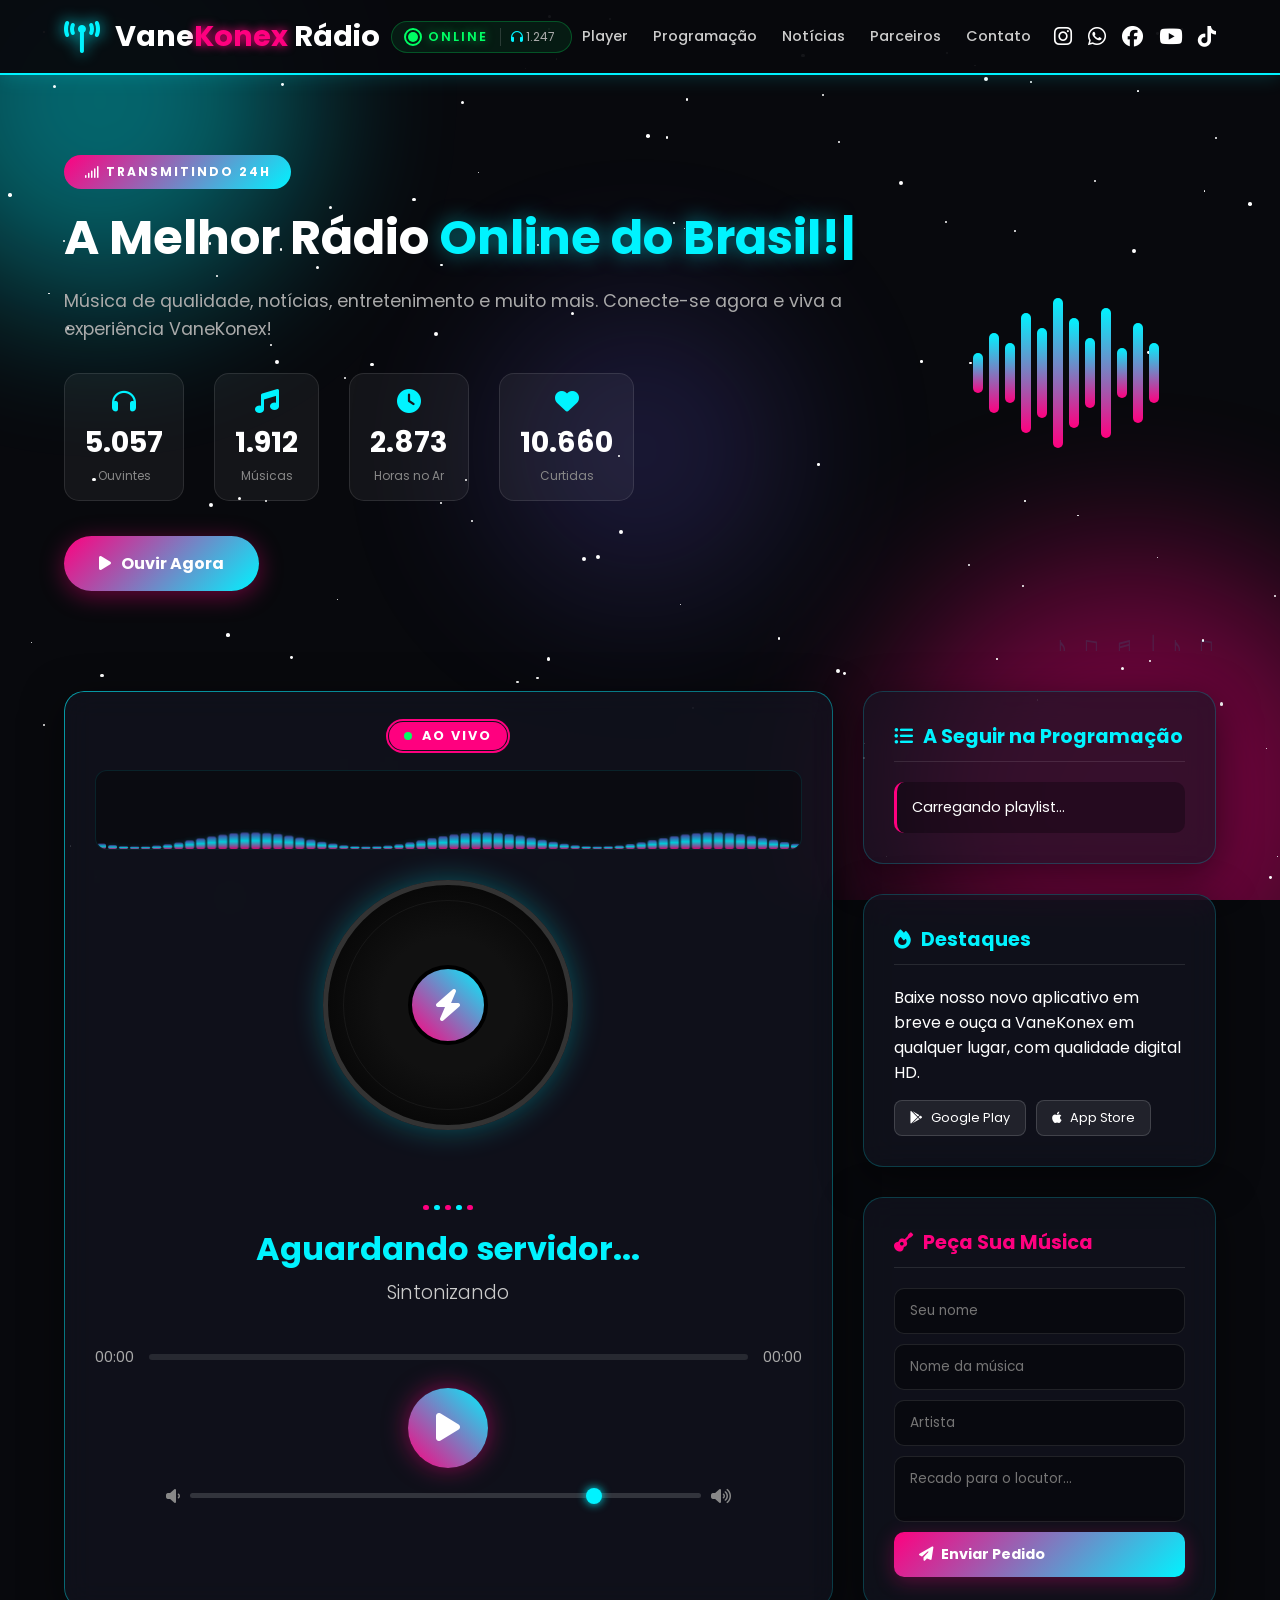
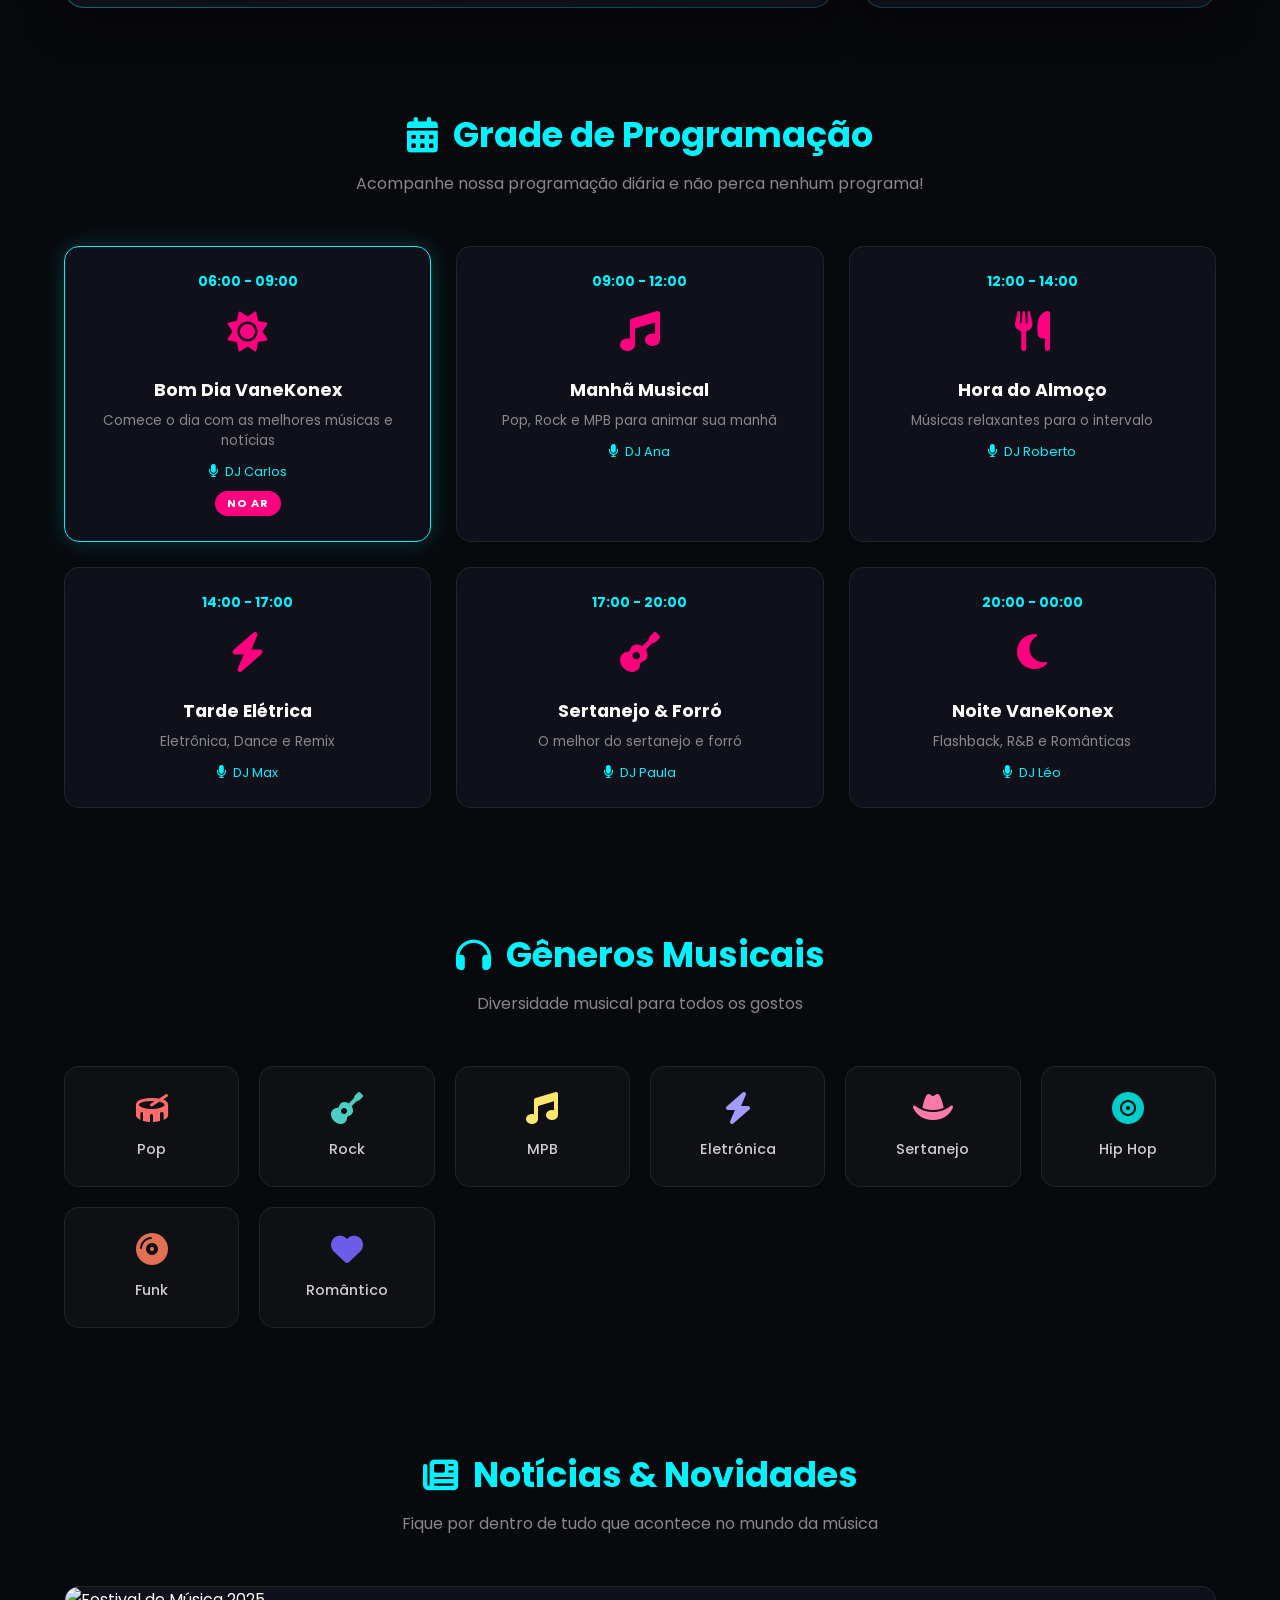
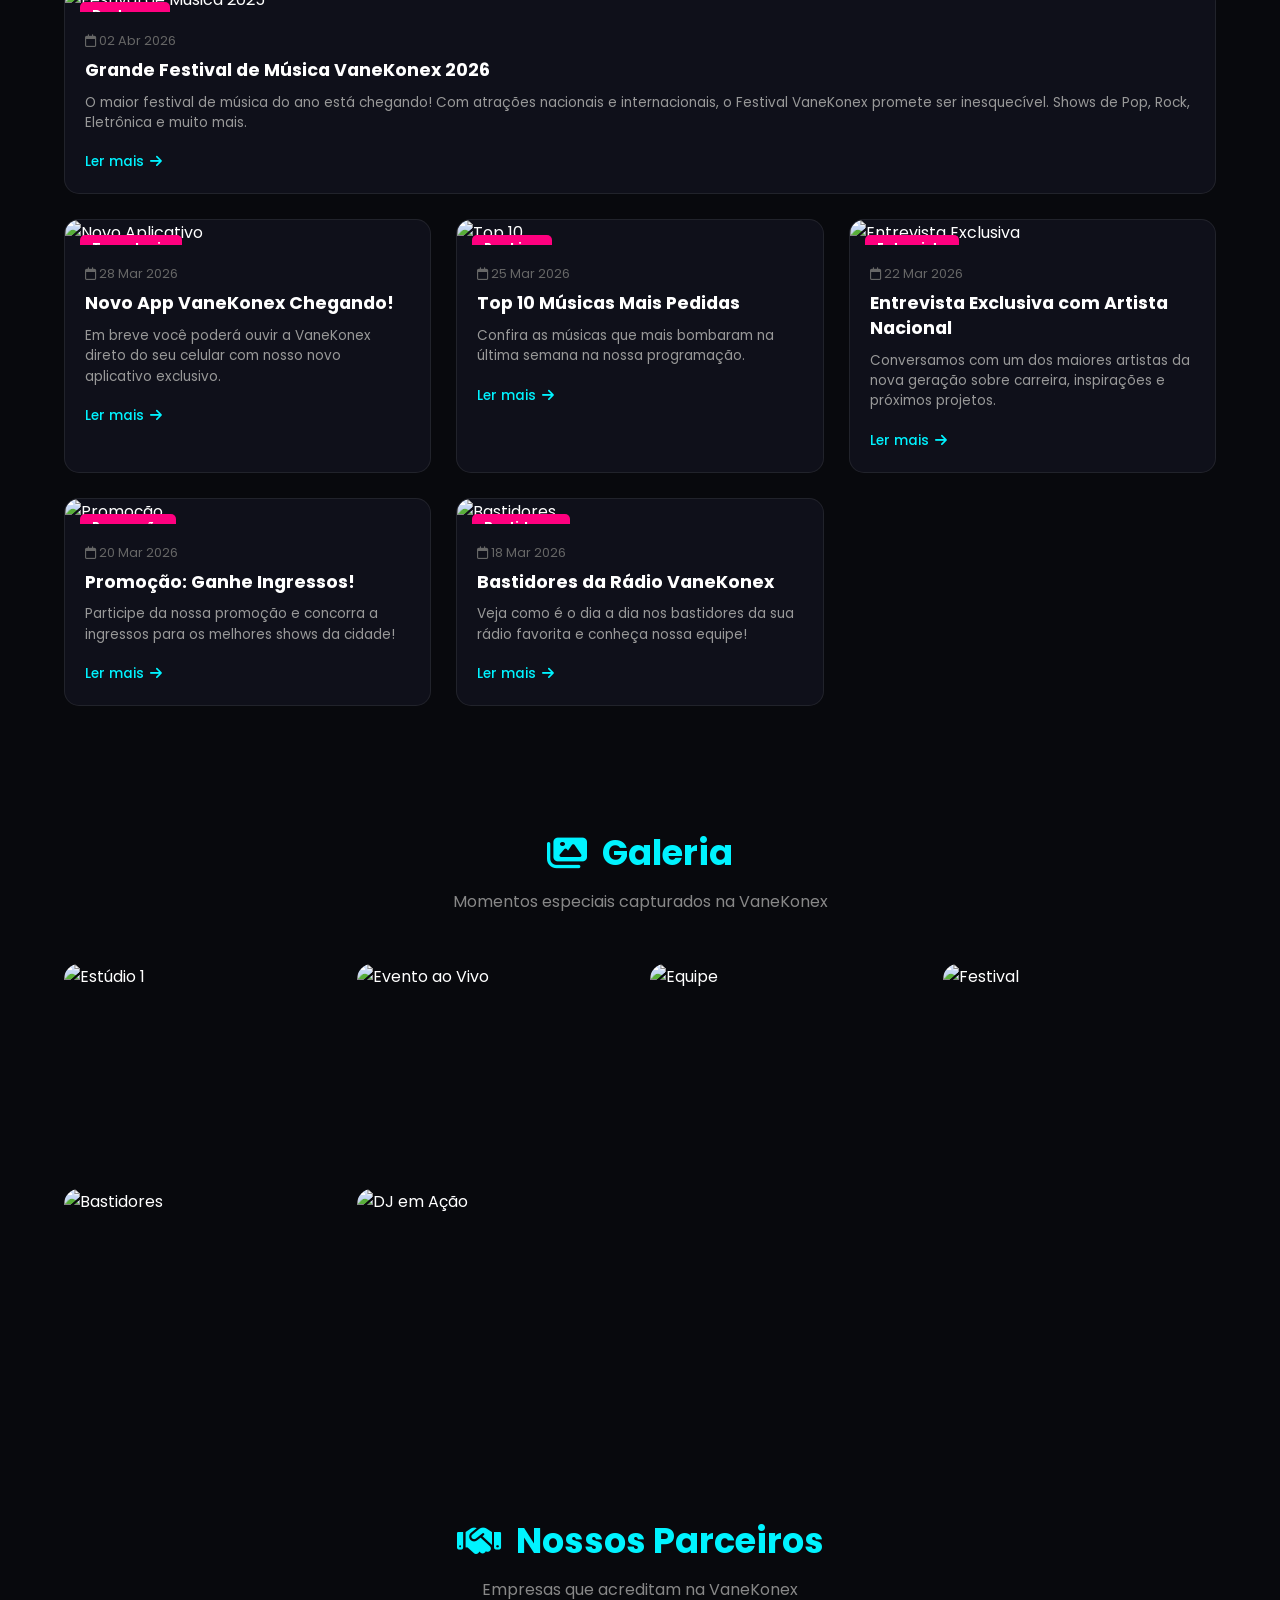
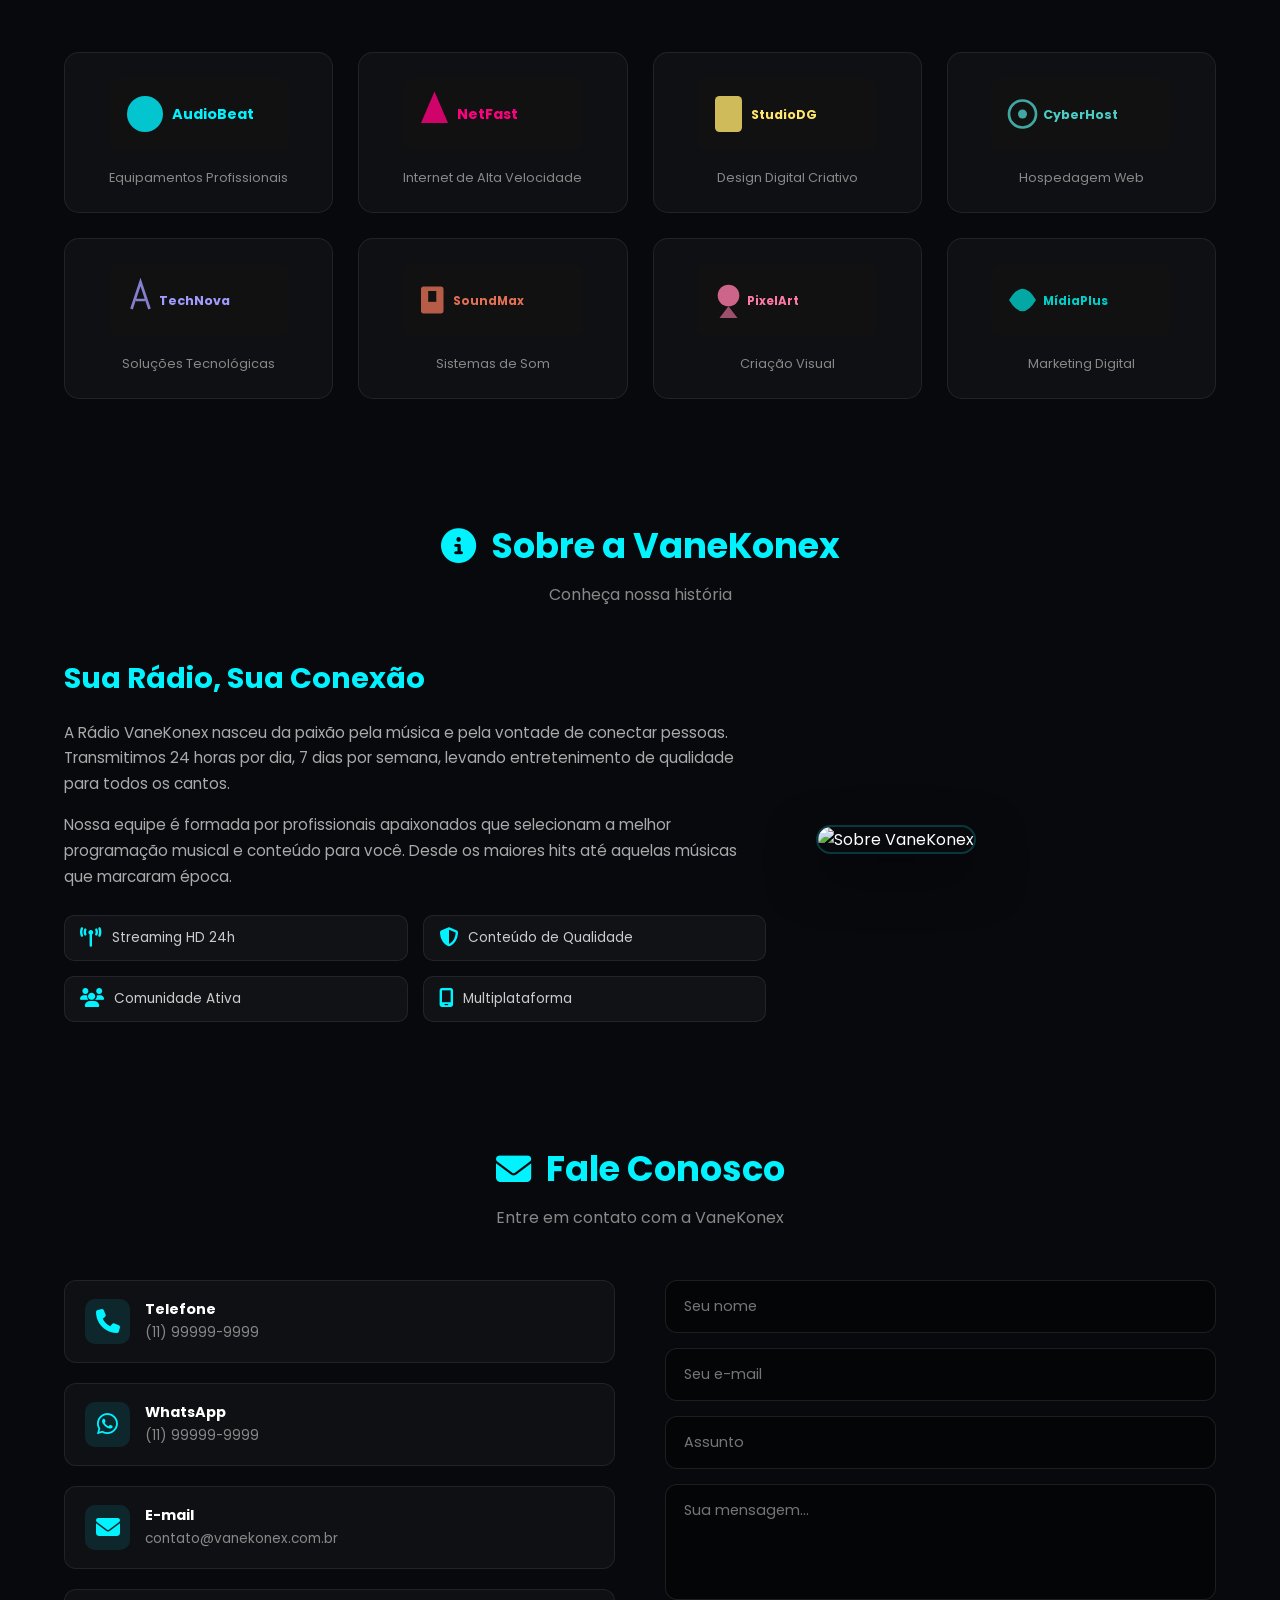
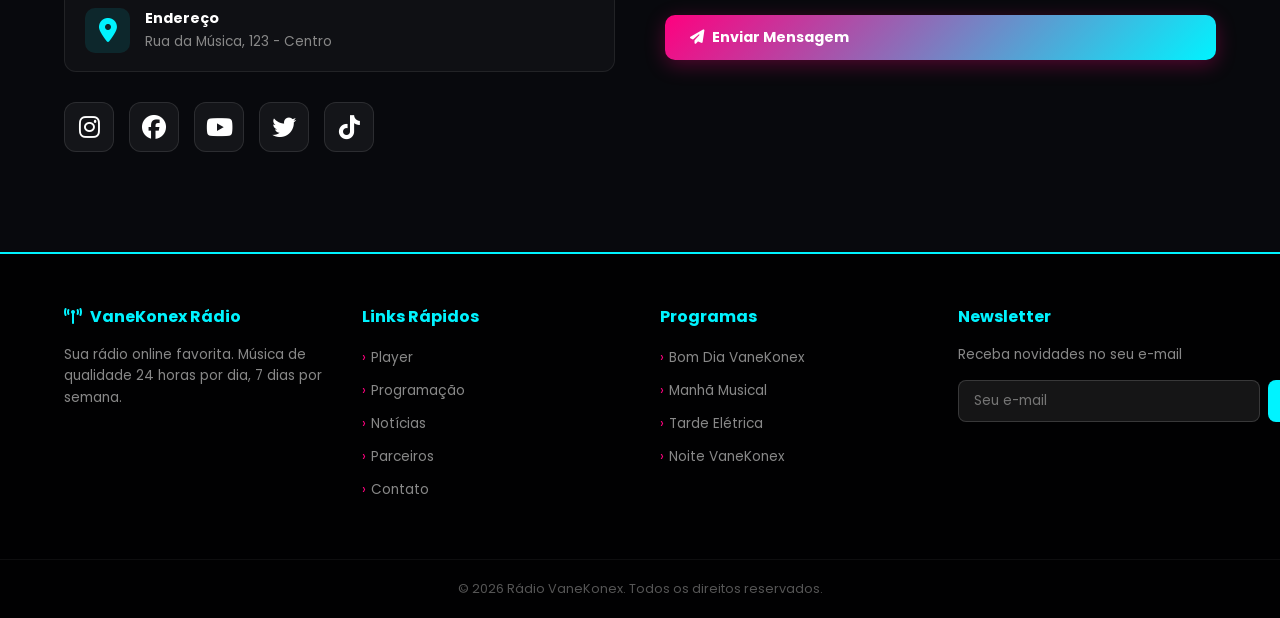
==== index.html @ 1b0cef0f "Remove agentes/chatbot/dancer/owner sections, enhance smoke and add star field - Remove 'Agentes Int" ====
<!DOCTYPE html>
<html lang="pt-BR">
<head>
    <meta charset="UTF-8">
    <meta name="viewport" content="width=device-width, initial-scale=1.0">
    <title>Rádio VaneKonex | Streaming Premium</title>
    <link rel="stylesheet" href="style.css">
    <link rel="stylesheet" href="https://cdnjs.cloudflare.com/ajax/libs/font-awesome/6.4.0/css/all.min.css">
</head>
<body>
    <div class="bg-orbs">
        <div class="orb orb-1"></div>
        <div class="orb orb-2"></div>
        <div class="orb orb-3"></div>
    </div>

    <!-- Partículas flutuantes decorativas -->
    <div class="particles" id="particles"></div>

    <!-- Star field -->
    <div class="star-field" id="star-field"></div>

    <!-- Cursor glow trail -->
    <div class="cursor-glow" id="cursor-glow"></div>

    <header>
        <div class="logo">
            <i class="fa-solid fa-tower-broadcast neon-icon pulse-anim"></i>
            <h1>Vane<span>Konex</span> Rádio</h1>
        </div>
        <div class="live-indicator" id="live-indicator">
            <span class="live-dot"></span>
            <span class="live-text">ONLINE</span>
            <span class="live-listeners"><i class="fa-solid fa-headphones"></i> <span id="listener-count">1.247</span></span>
        </div>
        <nav class="nav-links">
            <a href="#player-section">Player</a>
            <a href="#programacao">Programação</a>
            <a href="#noticias">Notícias</a>
            <a href="#parceiros">Parceiros</a>
            <a href="#contato">Contato</a>
        </nav>
        <div class="social-icons">
            <a href="#" aria-label="Instagram"><i class="fa-brands fa-instagram"></i></a>
            <a href="#" aria-label="WhatsApp"><i class="fa-brands fa-whatsapp"></i></a>
            <a href="#" aria-label="Facebook"><i class="fa-brands fa-facebook"></i></a>
            <a href="#" aria-label="YouTube"><i class="fa-brands fa-youtube"></i></a>
            <a href="#" aria-label="TikTok"><i class="fa-brands fa-tiktok"></i></a>
        </div>
        <button class="mobile-menu-btn" id="mobile-menu-btn" aria-label="Menu">
            <i class="fa-solid fa-bars"></i>
        </button>
    </header>

    <!-- Banner / Hero animado -->
    <section class="hero-banner scroll-reveal">
        <div class="hero-content">
            <div class="hero-badge"><i class="fa-solid fa-signal"></i> TRANSMITINDO 24H</div>
            <h2 class="hero-title">A Melhor Rádio <span class="typed-text" id="typed-text"></span><span class="cursor-blink">|</span></h2>
            <p class="hero-desc">Música de qualidade, notícias, entretenimento e muito mais. Conecte-se agora e viva a experiência VaneKonex!</p>
            <div class="hero-stats">
                <div class="stat-item">
                    <i class="fa-solid fa-headphones"></i>
                    <span class="stat-number" data-target="15420">0</span>
                    <span class="stat-label">Ouvintes</span>
                </div>
                <div class="stat-item">
                    <i class="fa-solid fa-music"></i>
                    <span class="stat-number" data-target="5830">0</span>
                    <span class="stat-label">Músicas</span>
                </div>
                <div class="stat-item">
                    <i class="fa-solid fa-clock"></i>
                    <span class="stat-number" data-target="8760">0</span>
                    <span class="stat-label">Horas no Ar</span>
                </div>
                <div class="stat-item">
                    <i class="fa-solid fa-heart"></i>
                    <span class="stat-number" data-target="32500">0</span>
                    <span class="stat-label">Curtidas</span>
                </div>
            </div>
            <a href="#player-section" class="hero-cta"><i class="fa-solid fa-play"></i> Ouvir Agora</a>
        </div>
        <div class="hero-visual">
            <div class="sound-wave-hero">
                <div class="wave-bar"></div><div class="wave-bar"></div><div class="wave-bar"></div>
                <div class="wave-bar"></div><div class="wave-bar"></div><div class="wave-bar"></div>
                <div class="wave-bar"></div><div class="wave-bar"></div><div class="wave-bar"></div>
                <div class="wave-bar"></div><div class="wave-bar"></div><div class="wave-bar"></div>
            </div>
        </div>
    </section>

    <main class="main-container">
        <section id="player-section" class="glass-panel scroll-reveal">
            <div class="now-playing-badge">
                <span class="live-dot-sm"></span> AO VIVO
                <span class="online-pulse-ring"></span>
            </div>
            
            <!-- Audio Visualizer Canvas -->
            <canvas id="audio-visualizer" class="audio-visualizer"></canvas>

            <div class="vinyl-container">
                <div class="vinyl" id="vinyl-record">
                    <div class="vinyl-ring"></div>
                    <div class="vinyl-center">
                        <i class="fa-solid fa-bolt"></i>
                    </div>
                </div>
            </div>
            
            <div class="track-info">
                <div class="equalizer" id="equalizer">
                    <span class="bar"></span><span class="bar"></span><span class="bar"></span><span class="bar"></span><span class="bar"></span>
                </div>
                <h2 id="nome-musica" class="marquee">Aguardando servidor...</h2>
                <h3 id="nome-cantor">Sintonizando</h3>
            </div>

            <div class="progress-container">
                <span id="tempo-atual">00:00</span>
                <div class="progress-bar">
                    <div class="progress" id="progress"></div>
                </div>
                <span id="tempo-total">00:00</span>
            </div>

            <div class="controls">
                <button id="btn-play-pause" onclick="togglePlay()">
                    <i class="fa-solid fa-play" id="icon-play"></i>
                </button>
            </div>

            <!-- Volume control -->
            <div class="volume-control">
                <i class="fa-solid fa-volume-low"></i>
                <input type="range" id="volume-slider" min="0" max="100" value="80" aria-label="Volume">
                <i class="fa-solid fa-volume-high"></i>
            </div>
            
            <audio id="audio-player"></audio>
        </section>

        <aside class="sidebar">
            <section class="glass-panel up-next scroll-reveal">
                <h3><i class="fa-solid fa-list-ul"></i> A Seguir na Programação</h3>
                <ul id="lista-proximas">
                    <li>Carregando playlist...</li>
                </ul>
            </section>

            <section class="glass-panel news-mini scroll-reveal">
                <h3><i class="fa-solid fa-fire"></i> Destaques</h3>
                <p>Baixe nosso novo aplicativo em breve e ouça a VaneKonex em qualquer lugar, com qualidade digital HD.</p>
                <div class="app-download-badges">
                    <a href="#" class="app-badge"><i class="fa-brands fa-google-play"></i> Google Play</a>
                    <a href="#" class="app-badge"><i class="fa-brands fa-apple"></i> App Store</a>
                </div>
            </section>

            <!-- Pedido Musical -->
            <section class="glass-panel pedido-musical scroll-reveal">
                <h3><i class="fa-solid fa-guitar"></i> Peça Sua Música</h3>
                <form id="form-pedido">
                    <input type="text" id="pedido-nome" placeholder="Seu nome" required>
                    <input type="text" id="pedido-musica" placeholder="Nome da música" required>
                    <input type="text" id="pedido-artista" placeholder="Artista">
                    <textarea id="pedido-msg" placeholder="Recado para o locutor..." rows="2"></textarea>
                    <button type="submit" class="btn-neon"><i class="fa-solid fa-paper-plane"></i> Enviar Pedido</button>
                </form>
            </section>
        </aside>
    </main>

    <!-- Grade de Programação -->
    <section id="programacao" class="section-full scroll-reveal">
        <div class="section-header">
            <h2><i class="fa-solid fa-calendar-days"></i> Grade de Programação</h2>
            <p>Acompanhe nossa programação diária e não perca nenhum programa!</p>
        </div>
        <div class="programacao-grid">
            <div class="programa-card active-program">
                <div class="programa-horario">06:00 - 09:00</div>
                <div class="programa-icon"><i class="fa-solid fa-sun"></i></div>
                <h4>Bom Dia VaneKonex</h4>
                <p>Comece o dia com as melhores músicas e notícias</p>
                <span class="programa-dj"><i class="fa-solid fa-microphone"></i> DJ Carlos</span>
                <span class="programa-badge ao-vivo-badge">NO AR</span>
            </div>
            <div class="programa-card">
                <div class="programa-horario">09:00 - 12:00</div>
                <div class="programa-icon"><i class="fa-solid fa-music"></i></div>
                <h4>Manhã Musical</h4>
                <p>Pop, Rock e MPB para animar sua manhã</p>
                <span class="programa-dj"><i class="fa-solid fa-microphone"></i> DJ Ana</span>
            </div>
            <div class="programa-card">
                <div class="programa-horario">12:00 - 14:00</div>
                <div class="programa-icon"><i class="fa-solid fa-utensils"></i></div>
                <h4>Hora do Almoço</h4>
                <p>Músicas relaxantes para o intervalo</p>
                <span class="programa-dj"><i class="fa-solid fa-microphone"></i> DJ Roberto</span>
            </div>
            <div class="programa-card">
                <div class="programa-horario">14:00 - 17:00</div>
                <div class="programa-icon"><i class="fa-solid fa-bolt"></i></div>
                <h4>Tarde Elétrica</h4>
                <p>Eletrônica, Dance e Remix</p>
                <span class="programa-dj"><i class="fa-solid fa-microphone"></i> DJ Max</span>
            </div>
            <div class="programa-card">
                <div class="programa-horario">17:00 - 20:00</div>
                <div class="programa-icon"><i class="fa-solid fa-guitar"></i></div>
                <h4>Sertanejo & Forró</h4>
                <p>O melhor do sertanejo e forró</p>
                <span class="programa-dj"><i class="fa-solid fa-microphone"></i> DJ Paula</span>
            </div>
            <div class="programa-card">
                <div class="programa-horario">20:00 - 00:00</div>
                <div class="programa-icon"><i class="fa-solid fa-moon"></i></div>
                <h4>Noite VaneKonex</h4>
                <p>Flashback, R&amp;B e Românticas</p>
                <span class="programa-dj"><i class="fa-solid fa-microphone"></i> DJ Léo</span>
            </div>
        </div>
    </section>

    <!-- Gêneros Musicais -->
    <section id="generos" class="section-full scroll-reveal">
        <div class="section-header">
            <h2><i class="fa-solid fa-headphones"></i> Gêneros Musicais</h2>
            <p>Diversidade musical para todos os gostos</p>
        </div>
        <div class="generos-grid">
            <div class="genero-card" style="--accent: #ff6b6b">
                <i class="fa-solid fa-drum"></i>
                <span>Pop</span>
            </div>
            <div class="genero-card" style="--accent: #4ecdc4">
                <i class="fa-solid fa-guitar"></i>
                <span>Rock</span>
            </div>
            <div class="genero-card" style="--accent: #ffe66d">
                <i class="fa-solid fa-music"></i>
                <span>MPB</span>
            </div>
            <div class="genero-card" style="--accent: #a29bfe">
                <i class="fa-solid fa-bolt"></i>
                <span>Eletrônica</span>
            </div>
            <div class="genero-card" style="--accent: #fd79a8">
                <i class="fa-solid fa-hat-cowboy"></i>
                <span>Sertanejo</span>
            </div>
            <div class="genero-card" style="--accent: #00cec9">
                <i class="fa-solid fa-record-vinyl"></i>
                <span>Hip Hop</span>
            </div>
            <div class="genero-card" style="--accent: #e17055">
                <i class="fa-solid fa-compact-disc"></i>
                <span>Funk</span>
            </div>
            <div class="genero-card" style="--accent: #6c5ce7">
                <i class="fa-solid fa-heart"></i>
                <span>Romântico</span>
            </div>
        </div>
    </section>

    <!-- Notícias -->
    <section id="noticias" class="section-full scroll-reveal">
        <div class="section-header">
            <h2><i class="fa-solid fa-newspaper"></i> Notícias &amp; Novidades</h2>
            <p>Fique por dentro de tudo que acontece no mundo da música</p>
        </div>
        <div class="noticias-grid">
            <article class="noticia-card noticia-destaque">
                <div class="noticia-img">
                    <img src="https://placehold.co/800x400/1a1a2e/00f3ff?text=Festival+de+Música+2025&font=poppins" alt="Festival de Música 2025">
                    <span class="noticia-tag">Destaque</span>
                </div>
                <div class="noticia-content">
                    <span class="noticia-data"><i class="fa-regular fa-calendar"></i> 02 Abr 2026</span>
                    <h3>Grande Festival de Música VaneKonex 2026</h3>
                    <p>O maior festival de música do ano está chegando! Com atrações nacionais e internacionais, o Festival VaneKonex promete ser inesquecível. Shows de Pop, Rock, Eletrônica e muito mais.</p>
                    <a href="#" class="noticia-link">Ler mais <i class="fa-solid fa-arrow-right"></i></a>
                </div>
            </article>
            <article class="noticia-card">
                <div class="noticia-img">
                    <img src="https://placehold.co/400x250/1a1a2e/ff007f?text=Novo+App&font=poppins" alt="Novo Aplicativo">
                    <span class="noticia-tag">Tecnologia</span>
                </div>
                <div class="noticia-content">
                    <span class="noticia-data"><i class="fa-regular fa-calendar"></i> 28 Mar 2026</span>
                    <h3>Novo App VaneKonex Chegando!</h3>
                    <p>Em breve você poderá ouvir a VaneKonex direto do seu celular com nosso novo aplicativo exclusivo.</p>
                    <a href="#" class="noticia-link">Ler mais <i class="fa-solid fa-arrow-right"></i></a>
                </div>
            </article>
            <article class="noticia-card">
                <div class="noticia-img">
                    <img src="https://placehold.co/400x250/1a1a2e/ffe66d?text=Top+10+Músicas&font=poppins" alt="Top 10">
                    <span class="noticia-tag">Ranking</span>
                </div>
                <div class="noticia-content">
                    <span class="noticia-data"><i class="fa-regular fa-calendar"></i> 25 Mar 2026</span>
                    <h3>Top 10 Músicas Mais Pedidas</h3>
                    <p>Confira as músicas que mais bombaram na última semana na nossa programação.</p>
                    <a href="#" class="noticia-link">Ler mais <i class="fa-solid fa-arrow-right"></i></a>
                </div>
            </article>
            <article class="noticia-card">
                <div class="noticia-img">
                    <img src="https://placehold.co/400x250/1a1a2e/4ecdc4?text=Entrevista+Exclusiva&font=poppins" alt="Entrevista Exclusiva">
                    <span class="noticia-tag">Entrevista</span>
                </div>
                <div class="noticia-content">
                    <span class="noticia-data"><i class="fa-regular fa-calendar"></i> 22 Mar 2026</span>
                    <h3>Entrevista Exclusiva com Artista Nacional</h3>
                    <p>Conversamos com um dos maiores artistas da nova geração sobre carreira, inspirações e próximos projetos.</p>
                    <a href="#" class="noticia-link">Ler mais <i class="fa-solid fa-arrow-right"></i></a>
                </div>
            </article>
            <article class="noticia-card">
                <div class="noticia-img">
                    <img src="https://placehold.co/400x250/1a1a2e/a29bfe?text=Promoção+VaneKonex&font=poppins" alt="Promoção">
                    <span class="noticia-tag">Promoção</span>
                </div>
                <div class="noticia-content">
                    <span class="noticia-data"><i class="fa-regular fa-calendar"></i> 20 Mar 2026</span>
                    <h3>Promoção: Ganhe Ingressos!</h3>
                    <p>Participe da nossa promoção e concorra a ingressos para os melhores shows da cidade!</p>
                    <a href="#" class="noticia-link">Ler mais <i class="fa-solid fa-arrow-right"></i></a>
                </div>
            </article>
            <article class="noticia-card">
                <div class="noticia-img">
                    <img src="https://placehold.co/400x250/1a1a2e/e17055?text=Bastidores&font=poppins" alt="Bastidores">
                    <span class="noticia-tag">Bastidores</span>
                </div>
                <div class="noticia-content">
                    <span class="noticia-data"><i class="fa-regular fa-calendar"></i> 18 Mar 2026</span>
                    <h3>Bastidores da Rádio VaneKonex</h3>
                    <p>Veja como é o dia a dia nos bastidores da sua rádio favorita e conheça nossa equipe!</p>
                    <a href="#" class="noticia-link">Ler mais <i class="fa-solid fa-arrow-right"></i></a>
                </div>
            </article>
        </div>
    </section>

    <!-- Galeria de Fotos -->
    <section id="galeria" class="section-full scroll-reveal">
        <div class="section-header">
            <h2><i class="fa-solid fa-images"></i> Galeria</h2>
            <p>Momentos especiais capturados na VaneKonex</p>
        </div>
        <div class="galeria-grid">
            <div class="galeria-item">
                <img src="https://placehold.co/400x300/1a1a2e/00f3ff?text=Estúdio+1&font=poppins" alt="Estúdio 1">
                <div class="galeria-overlay">
                    <i class="fa-solid fa-expand"></i>
                    <span>Nosso Estúdio Principal</span>
                </div>
            </div>
            <div class="galeria-item">
                <img src="https://placehold.co/400x300/1a1a2e/ff007f?text=Evento+ao+Vivo&font=poppins" alt="Evento ao Vivo">
                <div class="galeria-overlay">
                    <i class="fa-solid fa-expand"></i>
                    <span>Evento ao Vivo</span>
                </div>
            </div>
            <div class="galeria-item">
                <img src="https://placehold.co/400x300/1a1a2e/ffe66d?text=Equipe+VaneKonex&font=poppins" alt="Equipe">
                <div class="galeria-overlay">
                    <i class="fa-solid fa-expand"></i>
                    <span>Nossa Equipe</span>
                </div>
            </div>
            <div class="galeria-item">
                <img src="https://placehold.co/400x300/1a1a2e/4ecdc4?text=Festival+2025&font=poppins" alt="Festival">
                <div class="galeria-overlay">
                    <i class="fa-solid fa-expand"></i>
                    <span>Festival 2025</span>
                </div>
            </div>
            <div class="galeria-item">
                <img src="https://placehold.co/400x300/1a1a2e/a29bfe?text=Bastidores&font=poppins" alt="Bastidores">
                <div class="galeria-overlay">
                    <i class="fa-solid fa-expand"></i>
                    <span>Bastidores</span>
                </div>
            </div>
            <div class="galeria-item">
                <img src="https://placehold.co/400x300/1a1a2e/e17055?text=DJ+em+Ação&font=poppins" alt="DJ em Ação">
                <div class="galeria-overlay">
                    <i class="fa-solid fa-expand"></i>
                    <span>DJ em Ação</span>
                </div>
            </div>
        </div>
    </section>

    <!-- Parceiros - Grid com logos fake -->
    <section id="parceiros" class="section-full scroll-reveal">
        <div class="section-header">
            <h2><i class="fa-solid fa-handshake"></i> Nossos Parceiros</h2>
            <p>Empresas que acreditam na VaneKonex</p>
        </div>
        <div class="parceiros-grid">
            <div class="parceiro-card">
                <div class="parceiro-logo">
                    <svg viewBox="0 0 200 80" xmlns="http://www.w3.org/2000/svg">
                        <rect width="200" height="80" rx="10" fill="#111"/>
                        <circle cx="40" cy="40" r="20" fill="#00f3ff" opacity="0.8"/>
                        <text x="70" y="45" fill="#00f3ff" font-size="16" font-weight="bold" font-family="Poppins">AudioBeat</text>
                    </svg>
                </div>
                <p>Equipamentos Profissionais</p>
            </div>
            <div class="parceiro-card">
                <div class="parceiro-logo">
                    <svg viewBox="0 0 200 80" xmlns="http://www.w3.org/2000/svg">
                        <rect width="200" height="80" rx="10" fill="#111"/>
                        <polygon points="35,15 50,50 20,50" fill="#ff007f" opacity="0.8"/>
                        <text x="60" y="45" fill="#ff007f" font-size="16" font-weight="bold" font-family="Poppins">NetFast</text>
                    </svg>
                </div>
                <p>Internet de Alta Velocidade</p>
            </div>
            <div class="parceiro-card">
                <div class="parceiro-logo">
                    <svg viewBox="0 0 200 80" xmlns="http://www.w3.org/2000/svg">
                        <rect width="200" height="80" rx="10" fill="#111"/>
                        <rect x="20" y="20" width="30" height="40" rx="5" fill="#ffe66d" opacity="0.8"/>
                        <text x="60" y="45" fill="#ffe66d" font-size="14" font-weight="bold" font-family="Poppins">StudioDG</text>
                    </svg>
                </div>
                <p>Design Digital Criativo</p>
            </div>
            <div class="parceiro-card">
                <div class="parceiro-logo">
                    <svg viewBox="0 0 200 80" xmlns="http://www.w3.org/2000/svg">
                        <rect width="200" height="80" rx="10" fill="#111"/>
                        <circle cx="35" cy="40" r="15" stroke="#4ecdc4" stroke-width="3" fill="none" opacity="0.8"/>
                        <circle cx="35" cy="40" r="5" fill="#4ecdc4" opacity="0.8"/>
                        <text x="58" y="45" fill="#4ecdc4" font-size="14" font-weight="bold" font-family="Poppins">CyberHost</text>
                    </svg>
                </div>
                <p>Hospedagem Web</p>
            </div>
            <div class="parceiro-card">
                <div class="parceiro-logo">
                    <svg viewBox="0 0 200 80" xmlns="http://www.w3.org/2000/svg">
                        <rect width="200" height="80" rx="10" fill="#111"/>
                        <path d="M25 50 L35 20 L45 50 M30 40 L40 40" stroke="#a29bfe" stroke-width="3" fill="none" opacity="0.8"/>
                        <text x="55" y="45" fill="#a29bfe" font-size="14" font-weight="bold" font-family="Poppins">TechNova</text>
                    </svg>
                </div>
                <p>Soluções Tecnológicas</p>
            </div>
            <div class="parceiro-card">
                <div class="parceiro-logo">
                    <svg viewBox="0 0 200 80" xmlns="http://www.w3.org/2000/svg">
                        <rect width="200" height="80" rx="10" fill="#111"/>
                        <rect x="20" y="25" width="25" height="30" rx="3" fill="#e17055" opacity="0.8"/>
                        <rect x="28" y="30" width="9" height="12" fill="#111"/>
                        <text x="55" y="45" fill="#e17055" font-size="13" font-weight="bold" font-family="Poppins">SoundMax</text>
                    </svg>
                </div>
                <p>Sistemas de Som</p>
            </div>
            <div class="parceiro-card">
                <div class="parceiro-logo">
                    <svg viewBox="0 0 200 80" xmlns="http://www.w3.org/2000/svg">
                        <rect width="200" height="80" rx="10" fill="#111"/>
                        <circle cx="35" cy="35" r="12" fill="#fd79a8" opacity="0.8"/>
                        <path d="M35 47 L25 60 L45 60 Z" fill="#fd79a8" opacity="0.6"/>
                        <text x="55" y="45" fill="#fd79a8" font-size="13" font-weight="bold" font-family="Poppins">PixelArt</text>
                    </svg>
                </div>
                <p>Criação Visual</p>
            </div>
            <div class="parceiro-card">
                <div class="parceiro-logo">
                    <svg viewBox="0 0 200 80" xmlns="http://www.w3.org/2000/svg">
                        <rect width="200" height="80" rx="10" fill="#111"/>
                        <path d="M20 40 Q35 15 50 40 Q35 65 20 40Z" fill="#00cec9" opacity="0.8"/>
                        <text x="58" y="45" fill="#00cec9" font-size="13" font-weight="bold" font-family="Poppins">MídiaPlus</text>
                    </svg>
                </div>
                <p>Marketing Digital</p>
            </div>
        </div>
    </section>

    <!-- Sobre a Rádio -->
    <section id="sobre" class="section-full scroll-reveal">
        <div class="section-header">
            <h2><i class="fa-solid fa-info-circle"></i> Sobre a VaneKonex</h2>
            <p>Conheça nossa história</p>
        </div>
        <div class="sobre-container">
            <div class="sobre-texto">
                <h3>Sua Rádio, Sua Conexão</h3>
                <p>A Rádio VaneKonex nasceu da paixão pela música e pela vontade de conectar pessoas. Transmitimos 24 horas por dia, 7 dias por semana, levando entretenimento de qualidade para todos os cantos.</p>
                <p>Nossa equipe é formada por profissionais apaixonados que selecionam a melhor programação musical e conteúdo para você. Desde os maiores hits até aquelas músicas que marcaram época.</p>
                <div class="sobre-features">
                    <div class="feature-item">
                        <i class="fa-solid fa-broadcast-tower"></i>
                        <span>Streaming HD 24h</span>
                    </div>
                    <div class="feature-item">
                        <i class="fa-solid fa-shield-halved"></i>
                        <span>Conteúdo de Qualidade</span>
                    </div>
                    <div class="feature-item">
                        <i class="fa-solid fa-users"></i>
                        <span>Comunidade Ativa</span>
                    </div>
                    <div class="feature-item">
                        <i class="fa-solid fa-mobile-screen"></i>
                        <span>Multiplataforma</span>
                    </div>
                </div>
            </div>
            <div class="sobre-img">
                <img src="https://placehold.co/500x400/1a1a2e/00f3ff?text=VaneKonex+Rádio&font=poppins" alt="Sobre VaneKonex">
            </div>
        </div>
    </section>

    <!-- Contato -->
    <section id="contato" class="section-full scroll-reveal">
        <div class="section-header">
            <h2><i class="fa-solid fa-envelope"></i> Fale Conosco</h2>
            <p>Entre em contato com a VaneKonex</p>
        </div>
        <div class="contato-container">
            <div class="contato-info">
                <div class="contato-item">
                    <i class="fa-solid fa-phone"></i>
                    <div>
                        <h4>Telefone</h4>
                        <p>(11) 99999-9999</p>
                    </div>
                </div>
                <div class="contato-item">
                    <i class="fa-brands fa-whatsapp"></i>
                    <div>
                        <h4>WhatsApp</h4>
                        <p>(11) 99999-9999</p>
                    </div>
                </div>
                <div class="contato-item">
                    <i class="fa-solid fa-envelope"></i>
                    <div>
                        <h4>E-mail</h4>
                        <p>contato@vanekonex.com.br</p>
                    </div>
                </div>
                <div class="contato-item">
                    <i class="fa-solid fa-location-dot"></i>
                    <div>
                        <h4>Endereço</h4>
                        <p>Rua da Música, 123 - Centro</p>
                    </div>
                </div>
                <div class="contato-socials">
                    <a href="#" aria-label="Instagram"><i class="fa-brands fa-instagram"></i></a>
                    <a href="#" aria-label="Facebook"><i class="fa-brands fa-facebook"></i></a>
                    <a href="#" aria-label="YouTube"><i class="fa-brands fa-youtube"></i></a>
                    <a href="#" aria-label="Twitter"><i class="fa-brands fa-twitter"></i></a>
                    <a href="#" aria-label="TikTok"><i class="fa-brands fa-tiktok"></i></a>
                </div>
            </div>
            <form class="contato-form" id="form-contato">
                <input type="text" placeholder="Seu nome" required>
                <input type="email" placeholder="Seu e-mail" required>
                <input type="text" placeholder="Assunto">
                <textarea placeholder="Sua mensagem..." rows="4" required></textarea>
                <button type="submit" class="btn-neon"><i class="fa-solid fa-paper-plane"></i> Enviar Mensagem</button>
            </form>
        </div>
    </section>

    <!-- Footer -->
    <footer>
        <div class="footer-content">
            <div class="footer-col">
                <h4><i class="fa-solid fa-tower-broadcast"></i> VaneKonex Rádio</h4>
                <p>Sua rádio online favorita. Música de qualidade 24 horas por dia, 7 dias por semana.</p>
            </div>
            <div class="footer-col">
                <h4>Links Rápidos</h4>
                <ul>
                    <li><a href="#player-section">Player</a></li>
                    <li><a href="#programacao">Programação</a></li>
                    <li><a href="#noticias">Notícias</a></li>
                    <li><a href="#parceiros">Parceiros</a></li>
                    <li><a href="#contato">Contato</a></li>
                </ul>
            </div>
            <div class="footer-col">
                <h4>Programas</h4>
                <ul>
                    <li><a href="#">Bom Dia VaneKonex</a></li>
                    <li><a href="#">Manhã Musical</a></li>
                    <li><a href="#">Tarde Elétrica</a></li>
                    <li><a href="#">Noite VaneKonex</a></li>
                </ul>
            </div>
            <div class="footer-col">
                <h4>Newsletter</h4>
                <p>Receba novidades no seu e-mail</p>
                <form class="newsletter-form" id="form-newsletter">
                    <input type="email" placeholder="Seu e-mail" required>
                    <button type="submit"><i class="fa-solid fa-arrow-right"></i></button>
                </form>
            </div>
        </div>
        <div class="footer-bottom">
            <p>&copy; 2026 Rádio VaneKonex. Todos os direitos reservados.</p>
        </div>
    </footer>

    <!-- Scroll to top button -->
    <button class="scroll-top" id="scroll-top" aria-label="Voltar ao topo">
        <i class="fa-solid fa-chevron-up"></i>
    </button>

    <!-- Smoke/Fog Effect -->
    <div class="smoke-container" id="smoke-container"></div>

    <script src="script.js"></script>
</body>
</html>
---- style.css ----
@import url('https://fonts.googleapis.com/css2?family=Poppins:wght@300;500;700&display=swap');

:root {
    --bg-color: #08090d;
    --neon-cyan: #00f3ff;
    --neon-magenta: #ff007f;
    --glass-bg: rgba(20, 22, 35, 0.6);
    --glass-border: rgba(0, 243, 255, 0.2);
}

* { margin: 0; padding: 0; box-sizing: border-box; font-family: 'Poppins', sans-serif; }

html { scroll-behavior: smooth; }

body {
    background-color: var(--bg-color);
    color: #fff;
    overflow-x: hidden;
    min-height: 100vh;
    display: flex;
    flex-direction: column;
}

/* Fundo Animado com Orbes */
.bg-orbs {
    position: fixed;
    top: 0; left: 0; width: 100vw; height: 100vh;
    z-index: -1;
    overflow: hidden;
}
.orb {
    position: absolute;
    border-radius: 50%;
    filter: blur(80px);
    opacity: 0.4;
    animation: float 15s infinite alternate ease-in-out;
}
.orb-1 { width: 400px; height: 400px; background: var(--neon-cyan); top: -100px; left: -100px; }
.orb-2 { width: 500px; height: 500px; background: var(--neon-magenta); bottom: -150px; right: -100px; animation-duration: 20s; }
.orb-3 { width: 300px; height: 300px; background: #6c5ce7; top: 50%; left: 50%; transform: translate(-50%, -50%); animation-duration: 25s; opacity: 0.2; }

@keyframes float {
    0% { transform: translate(0, 0) scale(1); }
    100% { transform: translate(50px, 100px) scale(1.2); }
}

/* Partículas flutuantes */
.particles {
    position: fixed;
    top: 0; left: 0;
    width: 100%; height: 100%;
    z-index: -1;
    pointer-events: none;
}
.particle {
    position: absolute;
    width: 4px; height: 4px;
    background: var(--neon-cyan);
    border-radius: 50%;
    opacity: 0;
    animation: particleFloat 6s infinite;
}
@keyframes particleFloat {
    0% { opacity: 0; transform: translateY(100vh) scale(0); }
    10% { opacity: 0.8; }
    90% { opacity: 0.2; }
    100% { opacity: 0; transform: translateY(-10vh) scale(1); }
}

/* Glassmorphism Premium */
.glass-panel {
    background: var(--glass-bg);
    backdrop-filter: blur(15px);
    border: 1px solid var(--glass-border);
    border-radius: 20px;
    box-shadow: 0 10px 40px rgba(0, 0, 0, 0.5);
    padding: 30px;
}

/* Scroll Reveal */
.scroll-reveal {
    opacity: 0;
    transform: translateY(40px);
    transition: opacity 0.8s ease, transform 0.8s ease;
}
.scroll-reveal.revealed {
    opacity: 1;
    transform: translateY(0);
}

/* Header */
header {
    display: flex; justify-content: space-between; align-items: center;
    padding: 15px 5%;
    background: rgba(8, 9, 13, 0.95);
    border-bottom: 2px solid var(--neon-cyan);
    box-shadow: 0 0 20px rgba(0, 243, 255, 0.2);
    position: sticky;
    top: 0;
    z-index: 1000;
    transition: all 0.3s;
}
header.scrolled {
    padding: 10px 5%;
    background: rgba(8, 9, 13, 0.98);
}
.logo { display: flex; align-items: center; gap: 15px; }
.neon-icon { font-size: 2rem; color: var(--neon-cyan); text-shadow: 0 0 15px var(--neon-cyan); }
.logo h1 { font-weight: 700; font-size: 1.8rem; }
.logo span { color: var(--neon-magenta); text-shadow: 0 0 10px var(--neon-magenta); }

/* Navigation */
.nav-links { display: flex; gap: 25px; }
.nav-links a {
    color: #ccc; text-decoration: none; font-size: 0.9rem; font-weight: 500;
    transition: 0.3s; position: relative;
}
.nav-links a::after {
    content: ''; position: absolute; bottom: -5px; left: 0;
    width: 0; height: 2px; background: var(--neon-cyan);
    transition: width 0.3s;
}
.nav-links a:hover { color: var(--neon-cyan); }
.nav-links a:hover::after { width: 100%; }

.mobile-menu-btn {
    display: none; background: none; border: none; color: #fff;
    font-size: 1.5rem; cursor: pointer;
}

.social-icons a { color: #fff; font-size: 1.3rem; margin-left: 12px; transition: 0.3s; }
.social-icons a:hover { color: var(--neon-magenta); text-shadow: 0 0 10px var(--neon-magenta); transform: scale(1.2); }

/* Hero Banner */
.hero-banner {
    padding: 80px 5% 60px;
    display: flex;
    align-items: center;
    justify-content: space-between;
    gap: 40px;
    max-width: 1400px;
    margin: 0 auto;
    width: 100%;
}
.hero-content { flex: 1; }
.hero-badge {
    display: inline-block;
    background: linear-gradient(135deg, var(--neon-magenta), var(--neon-cyan));
    padding: 8px 20px;
    border-radius: 30px;
    font-size: 0.75rem;
    font-weight: 700;
    letter-spacing: 2px;
    margin-bottom: 20px;
    animation: pulse-glow 2s infinite alternate;
}
.hero-title {
    font-size: 3rem;
    line-height: 1.2;
    margin-bottom: 20px;
}
.hero-title .typed-text { color: var(--neon-cyan); text-shadow: 0 0 20px rgba(0,243,255,0.5); }
.cursor-blink { animation: blink 0.8s infinite; color: var(--neon-cyan); }
@keyframes blink { 0%,100% { opacity: 1; } 50% { opacity: 0; } }
.hero-desc { color: #aaa; font-size: 1.1rem; margin-bottom: 30px; line-height: 1.6; }

.hero-stats {
    display: flex; gap: 30px; margin-bottom: 35px; flex-wrap: wrap;
}
.stat-item {
    text-align: center;
    background: rgba(255,255,255,0.05);
    border: 1px solid rgba(255,255,255,0.1);
    border-radius: 15px;
    padding: 15px 20px;
    min-width: 100px;
    transition: 0.3s;
}
.stat-item:hover {
    transform: translateY(-5px);
    border-color: var(--neon-cyan);
    box-shadow: 0 5px 20px rgba(0,243,255,0.2);
}
.stat-item i { font-size: 1.5rem; color: var(--neon-cyan); display: block; margin-bottom: 8px; }
.stat-number { font-size: 1.8rem; font-weight: 700; color: #fff; display: block; }
.stat-label { font-size: 0.75rem; color: #888; display: block; margin-top: 3px; }

.hero-cta {
    display: inline-flex; align-items: center; gap: 10px;
    background: linear-gradient(135deg, var(--neon-magenta), var(--neon-cyan));
    color: #fff; text-decoration: none;
    padding: 15px 35px; border-radius: 50px;
    font-weight: 700; font-size: 1rem;
    transition: 0.3s;
    box-shadow: 0 5px 25px rgba(255,0,127,0.4);
}
.hero-cta:hover { transform: translateY(-3px) scale(1.05); box-shadow: 0 10px 35px rgba(255,0,127,0.6); }

.hero-visual { flex: 0 0 300px; display: flex; justify-content: center; align-items: center; }
.sound-wave-hero { display: flex; align-items: center; gap: 6px; height: 200px; }
.wave-bar {
    width: 10px;
    background: linear-gradient(to top, var(--neon-magenta), var(--neon-cyan));
    border-radius: 5px;
    animation: waveAnim 1.2s ease-in-out infinite alternate;
}
.wave-bar:nth-child(1) { height: 40px; animation-delay: 0s; }
.wave-bar:nth-child(2) { height: 80px; animation-delay: 0.1s; }
.wave-bar:nth-child(3) { height: 60px; animation-delay: 0.2s; }
.wave-bar:nth-child(4) { height: 120px; animation-delay: 0.3s; }
.wave-bar:nth-child(5) { height: 90px; animation-delay: 0.4s; }
.wave-bar:nth-child(6) { height: 150px; animation-delay: 0.5s; }
.wave-bar:nth-child(7) { height: 110px; animation-delay: 0.6s; }
.wave-bar:nth-child(8) { height: 70px; animation-delay: 0.7s; }
.wave-bar:nth-child(9) { height: 130px; animation-delay: 0.8s; }
.wave-bar:nth-child(10) { height: 50px; animation-delay: 0.9s; }
.wave-bar:nth-child(11) { height: 100px; animation-delay: 1.0s; }
.wave-bar:nth-child(12) { height: 60px; animation-delay: 1.1s; }
@keyframes waveAnim {
    0% { transform: scaleY(0.3); }
    100% { transform: scaleY(1); }
}

/* Layout Principal em Colunas */
.main-container {
    display: flex;
    flex-wrap: wrap;
    gap: 30px;
    padding: 40px 5%;
    flex: 1;
    max-width: 1400px;
    margin: 0 auto;
    width: 100%;
}

/* Player Section (Esquerda) */
#player-section {
    flex: 2;
    min-width: 350px;
    text-align: center;
    position: relative;
    display: flex;
    flex-direction: column;
    align-items: center;
}

.now-playing-badge {
    background: var(--neon-magenta);
    color: white;
    padding: 5px 15px;
    border-radius: 20px;
    font-size: 0.8rem;
    font-weight: bold;
    letter-spacing: 2px;
    margin-bottom: 20px;
    animation: pulse-glow 2s infinite alternate;
}

/* Animação do Vinil */
.vinyl-container { margin: 20px 0; }
.vinyl {
    width: 250px; height: 250px;
    background: radial-gradient(circle, #111 40%, #000 100%);
    border-radius: 50%;
    border: 5px solid #333;
    box-shadow: 0 0 30px rgba(0, 243, 255, 0.3);
    display: flex; justify-content: center; align-items: center;
    transition: all 0.3s;
}
.vinyl.spinning {
    animation: spin 3s linear infinite;
    border-color: var(--neon-cyan);
    box-shadow: 0 0 40px rgba(0, 243, 255, 0.6);
}
.vinyl-center {
    width: 80px; height: 80px;
    background: linear-gradient(45deg, var(--neon-magenta), var(--neon-cyan));
    border-radius: 50%;
    display: flex; justify-content: center; align-items: center;
    font-size: 2rem; color: #fff;
    border: 4px solid #000;
}

@keyframes spin { 100% { transform: rotate(360deg); } }
@keyframes pulse-glow { 100% { box-shadow: 0 0 20px var(--neon-magenta); } }

/* Textos da Música */
.track-info { width: 100%; margin: 20px 0; overflow: hidden; }
.track-info h2 { font-size: 2rem; color: var(--neon-cyan); margin-bottom: 5px; white-space: nowrap; }
.track-info h3 { font-size: 1.2rem; color: #ccc; font-weight: 300; }

/* Barra de Progresso */
.progress-container {
    width: 100%; display: flex; align-items: center; gap: 15px; margin: 20px 0; font-size: 0.9rem; color: #aaa;
}
.progress-bar {
    flex: 1; height: 6px; background: rgba(255,255,255,0.1); border-radius: 3px; overflow: hidden; cursor: pointer;
}
.progress {
    height: 100%; background: var(--neon-cyan); width: 0%; box-shadow: 0 0 10px var(--neon-cyan); transition: width 0.1s linear;
}

/* Botão Play */
#btn-play-pause {
    background: linear-gradient(45deg, var(--neon-magenta), var(--neon-cyan));
    border: none; border-radius: 50%; width: 80px; height: 80px;
    font-size: 2rem; color: white; cursor: pointer;
    box-shadow: 0 0 25px rgba(255, 0, 127, 0.5); transition: 0.3s;
}
#btn-play-pause:hover { transform: scale(1.1); }

/* Volume Control */
.volume-control {
    display: flex; align-items: center; gap: 10px;
    margin-top: 20px; width: 80%; color: #888;
}
.volume-control i { font-size: 1rem; }
#volume-slider {
    flex: 1; height: 5px; -webkit-appearance: none; appearance: none;
    background: rgba(255,255,255,0.15); border-radius: 3px; outline: none;
    cursor: pointer;
}
#volume-slider::-webkit-slider-thumb {
    -webkit-appearance: none; appearance: none;
    width: 16px; height: 16px; border-radius: 50%;
    background: var(--neon-cyan); cursor: pointer;
    box-shadow: 0 0 10px var(--neon-cyan);
}

/* Sidebar (Direita) */
.sidebar { flex: 1; min-width: 300px; display: flex; flex-direction: column; gap: 30px; }

.sidebar h3 { color: var(--neon-cyan); margin-bottom: 20px; font-size: 1.2rem; display: flex; align-items: center; gap: 10px; border-bottom: 1px solid rgba(255,255,255,0.1); padding-bottom: 10px; }

#lista-proximas { list-style: none; display: flex; flex-direction: column; gap: 15px; }
#lista-proximas li {
    background: rgba(0,0,0,0.3); padding: 15px; border-radius: 10px;
    border-left: 3px solid var(--neon-magenta); font-size: 0.9rem;
    transition: 0.3s;
}
#lista-proximas li:hover { transform: translateX(5px); background: rgba(255,255,255,0.05); }

/* App download badges */
.app-download-badges { display: flex; gap: 10px; margin-top: 15px; flex-wrap: wrap; }
.app-badge {
    display: inline-flex; align-items: center; gap: 8px;
    background: rgba(255,255,255,0.08); border: 1px solid rgba(255,255,255,0.15);
    color: #fff; text-decoration: none;
    padding: 8px 15px; border-radius: 8px; font-size: 0.8rem;
    transition: 0.3s;
}
.app-badge:hover { background: rgba(255,255,255,0.15); transform: translateY(-2px); }

/* Pedido Musical */
.pedido-musical h3 { color: var(--neon-magenta); }
#form-pedido { display: flex; flex-direction: column; gap: 10px; }
#form-pedido input, #form-pedido textarea {
    background: rgba(0,0,0,0.4); border: 1px solid rgba(255,255,255,0.1);
    color: #fff; padding: 12px 15px; border-radius: 10px; font-size: 0.85rem;
    outline: none; transition: 0.3s; resize: none;
}
#form-pedido input:focus, #form-pedido textarea:focus {
    border-color: var(--neon-magenta);
    box-shadow: 0 0 10px rgba(255,0,127,0.2);
}

/* Botão Neon */
.btn-neon {
    background: linear-gradient(135deg, var(--neon-magenta), var(--neon-cyan));
    color: #fff; border: none; padding: 12px 25px; border-radius: 10px;
    font-weight: 700; cursor: pointer; font-size: 0.9rem;
    display: inline-flex; align-items: center; gap: 8px;
    transition: 0.3s;
    box-shadow: 0 5px 20px rgba(255,0,127,0.3);
}
.btn-neon:hover { transform: translateY(-2px); box-shadow: 0 8px 30px rgba(255,0,127,0.5); }

/* Seções Completas */
.section-full {
    padding: 60px 5%;
    max-width: 1400px;
    margin: 0 auto;
    width: 100%;
}
.section-header {
    text-align: center;
    margin-bottom: 50px;
}
.section-header h2 {
    font-size: 2.2rem;
    color: var(--neon-cyan);
    margin-bottom: 10px;
    display: inline-flex; align-items: center; gap: 15px;
}
.section-header p { color: #888; font-size: 1rem; }

/* Grade de Programação */
.programacao-grid {
    display: grid;
    grid-template-columns: repeat(auto-fill, minmax(280px, 1fr));
    gap: 25px;
}
.programa-card {
    background: var(--glass-bg);
    backdrop-filter: blur(10px);
    border: 1px solid rgba(255,255,255,0.08);
    border-radius: 15px;
    padding: 25px;
    text-align: center;
    transition: 0.4s;
    position: relative;
    overflow: hidden;
}
.programa-card::before {
    content: '';
    position: absolute; top: 0; left: 0;
    width: 100%; height: 3px;
    background: linear-gradient(90deg, var(--neon-cyan), var(--neon-magenta));
    opacity: 0; transition: 0.4s;
}
.programa-card:hover::before { opacity: 1; }
.programa-card:hover {
    transform: translateY(-8px);
    border-color: var(--glass-border);
    box-shadow: 0 15px 40px rgba(0,243,255,0.15);
}
.programa-card.active-program {
    border-color: var(--neon-cyan);
    box-shadow: 0 0 25px rgba(0,243,255,0.2);
}
.programa-horario {
    font-size: 0.85rem; color: var(--neon-cyan); font-weight: 700;
    margin-bottom: 10px;
}
.programa-icon {
    font-size: 2.5rem; color: var(--neon-magenta);
    margin-bottom: 15px;
    animation: iconPulse 3s ease-in-out infinite;
}
@keyframes iconPulse {
    0%, 100% { transform: scale(1); }
    50% { transform: scale(1.1); }
}
.programa-card h4 { font-size: 1.1rem; margin-bottom: 8px; }
.programa-card p { font-size: 0.85rem; color: #888; margin-bottom: 12px; }
.programa-dj { font-size: 0.8rem; color: var(--neon-cyan); display: flex; align-items: center; gap: 6px; justify-content: center; }
.programa-badge {
    display: inline-block;
    margin-top: 10px;
    font-size: 0.7rem; font-weight: 700; letter-spacing: 1px;
}
.ao-vivo-badge {
    background: var(--neon-magenta); color: #fff;
    padding: 4px 12px; border-radius: 15px;
    animation: pulse-glow 1.5s infinite alternate;
}

/* Gêneros Musicais */
.generos-grid {
    display: grid;
    grid-template-columns: repeat(auto-fill, minmax(150px, 1fr));
    gap: 20px;
}
.genero-card {
    background: rgba(255,255,255,0.03);
    border: 1px solid rgba(255,255,255,0.08);
    border-radius: 15px;
    padding: 25px 15px;
    text-align: center;
    transition: 0.4s;
    cursor: pointer;
}
.genero-card:hover {
    transform: translateY(-8px) scale(1.02);
    background: rgba(255,255,255,0.08);
    border-color: var(--accent);
    box-shadow: 0 10px 30px rgba(0,0,0,0.4);
}
.genero-card i {
    font-size: 2rem;
    color: var(--accent);
    display: block;
    margin-bottom: 12px;
    transition: 0.3s;
}
.genero-card:hover i { transform: scale(1.3) rotate(10deg); }
.genero-card span { font-size: 0.9rem; font-weight: 500; color: #ccc; }

/* Notícias */
.noticias-grid {
    display: grid;
    grid-template-columns: repeat(auto-fill, minmax(350px, 1fr));
    gap: 25px;
}
.noticia-card {
    background: var(--glass-bg);
    border: 1px solid rgba(255,255,255,0.08);
    border-radius: 15px;
    overflow: hidden;
    transition: 0.4s;
}
.noticia-card:hover {
    transform: translateY(-5px);
    box-shadow: 0 15px 40px rgba(0,0,0,0.5);
    border-color: var(--glass-border);
}
.noticia-destaque {
    grid-column: 1 / -1;
}
.noticia-destaque .noticia-img img { height: 300px; }
.noticia-img { position: relative; overflow: hidden; }
.noticia-img img {
    width: 100%; height: 200px; object-fit: cover;
    transition: 0.5s;
}
.noticia-card:hover .noticia-img img { transform: scale(1.05); }
.noticia-tag {
    position: absolute; top: 15px; left: 15px;
    background: var(--neon-magenta); color: #fff;
    padding: 4px 12px; border-radius: 5px;
    font-size: 0.75rem; font-weight: 700;
}
.noticia-content { padding: 20px; }
.noticia-data { font-size: 0.8rem; color: #666; margin-bottom: 8px; display: block; }
.noticia-content h3 { font-size: 1.1rem; margin-bottom: 10px; line-height: 1.4; }
.noticia-content p { font-size: 0.85rem; color: #999; line-height: 1.5; margin-bottom: 15px; }
.noticia-link {
    color: var(--neon-cyan); text-decoration: none; font-size: 0.85rem; font-weight: 500;
    display: inline-flex; align-items: center; gap: 6px; transition: 0.3s;
}
.noticia-link:hover { gap: 12px; }

/* Galeria */
.galeria-grid {
    display: grid;
    grid-template-columns: repeat(auto-fill, minmax(250px, 1fr));
    gap: 20px;
}
.galeria-item {
    position: relative;
    border-radius: 15px;
    overflow: hidden;
    cursor: pointer;
    aspect-ratio: 4/3;
}
.galeria-item img {
    width: 100%; height: 100%; object-fit: cover;
    transition: 0.5s;
}
.galeria-overlay {
    position: absolute; inset: 0;
    background: rgba(0,0,0,0.7);
    display: flex; flex-direction: column;
    justify-content: center; align-items: center;
    gap: 10px;
    opacity: 0; transition: 0.4s;
}
.galeria-item:hover .galeria-overlay { opacity: 1; }
.galeria-item:hover img { transform: scale(1.1); }
.galeria-overlay i { font-size: 2rem; color: var(--neon-cyan); }
.galeria-overlay span { font-size: 0.9rem; color: #fff; }

/* Parceiros Grid */
.parceiros-grid {
    display: grid;
    grid-template-columns: repeat(auto-fill, minmax(220px, 1fr));
    gap: 25px;
}
.parceiro-card {
    background: rgba(255,255,255,0.03);
    border: 1px solid rgba(255,255,255,0.08);
    border-radius: 15px;
    padding: 25px 20px;
    text-align: center;
    transition: 0.4s;
}
.parceiro-card:hover {
    transform: translateY(-8px);
    border-color: var(--neon-cyan);
    box-shadow: 0 10px 30px rgba(0,243,255,0.15);
    background: rgba(255,255,255,0.06);
}
.parceiro-logo { margin-bottom: 12px; }
.parceiro-logo svg { width: 100%; max-width: 180px; height: auto; transition: 0.3s; }
.parceiro-card:hover .parceiro-logo svg { transform: scale(1.05); }
.parceiro-card p { font-size: 0.8rem; color: #888; }

/* Sobre a Rádio */
.sobre-container {
    display: flex;
    gap: 50px;
    align-items: center;
    flex-wrap: wrap;
}
.sobre-texto { flex: 1; min-width: 300px; }
.sobre-texto h3 {
    font-size: 1.8rem; color: var(--neon-cyan); margin-bottom: 20px;
}
.sobre-texto p {
    color: #aaa; font-size: 0.95rem; line-height: 1.7; margin-bottom: 15px;
}
.sobre-features {
    display: grid; grid-template-columns: repeat(2, 1fr);
    gap: 15px; margin-top: 25px;
}
.feature-item {
    display: flex; align-items: center; gap: 10px;
    background: rgba(255,255,255,0.04);
    border: 1px solid rgba(255,255,255,0.08);
    padding: 12px 15px; border-radius: 10px;
    transition: 0.3s;
}
.feature-item:hover {
    border-color: var(--neon-cyan);
    transform: translateX(5px);
}
.feature-item i { color: var(--neon-cyan); font-size: 1.2rem; }
.feature-item span { font-size: 0.85rem; color: #ccc; }

.sobre-img { flex: 0 0 400px; }
.sobre-img img {
    width: 100%; border-radius: 20px;
    border: 2px solid var(--glass-border);
    box-shadow: 0 20px 50px rgba(0,0,0,0.5);
    transition: 0.4s;
}
.sobre-img img:hover { transform: scale(1.02); box-shadow: 0 25px 60px rgba(0,243,255,0.2); }

/* Contato */
.contato-container {
    display: flex; gap: 50px; flex-wrap: wrap;
}
.contato-info { flex: 1; min-width: 280px; display: flex; flex-direction: column; gap: 20px; }
.contato-item {
    display: flex; align-items: center; gap: 15px;
    background: rgba(255,255,255,0.03);
    border: 1px solid rgba(255,255,255,0.08);
    padding: 18px 20px; border-radius: 12px;
    transition: 0.3s;
}
.contato-item:hover {
    border-color: var(--neon-cyan);
    transform: translateX(5px);
}
.contato-item i {
    font-size: 1.5rem; color: var(--neon-cyan);
    width: 45px; height: 45px;
    display: flex; align-items: center; justify-content: center;
    background: rgba(0,243,255,0.1);
    border-radius: 10px;
}
.contato-item h4 { font-size: 0.9rem; margin-bottom: 3px; }
.contato-item p { font-size: 0.85rem; color: #888; }
.contato-socials {
    display: flex; gap: 15px; margin-top: 10px;
}
.contato-socials a {
    color: #fff; font-size: 1.5rem;
    width: 50px; height: 50px;
    display: flex; align-items: center; justify-content: center;
    background: rgba(255,255,255,0.05);
    border: 1px solid rgba(255,255,255,0.1);
    border-radius: 12px;
    transition: 0.3s; text-decoration: none;
}
.contato-socials a:hover {
    background: var(--neon-magenta); border-color: var(--neon-magenta);
    transform: translateY(-3px);
}

.contato-form {
    flex: 1; min-width: 300px;
    display: flex; flex-direction: column; gap: 15px;
}
.contato-form input, .contato-form textarea {
    background: rgba(0,0,0,0.4);
    border: 1px solid rgba(255,255,255,0.1);
    color: #fff; padding: 15px 18px; border-radius: 12px;
    font-size: 0.9rem; outline: none; transition: 0.3s;
    resize: none;
}
.contato-form input:focus, .contato-form textarea:focus {
    border-color: var(--neon-cyan);
    box-shadow: 0 0 10px rgba(0,243,255,0.2);
}

/* Footer */
footer {
    background: rgba(0,0,0,0.8);
    border-top: 2px solid var(--neon-cyan);
    padding: 0;
    margin-top: 40px;
}
.footer-content {
    display: grid;
    grid-template-columns: repeat(auto-fit, minmax(220px, 1fr));
    gap: 40px;
    padding: 50px 5%;
    max-width: 1400px;
    margin: 0 auto;
}
.footer-col h4 {
    color: var(--neon-cyan); margin-bottom: 15px; font-size: 1rem;
    display: flex; align-items: center; gap: 8px;
}
.footer-col p { color: #888; font-size: 0.85rem; line-height: 1.6; }
.footer-col ul { list-style: none; }
.footer-col ul li { margin-bottom: 8px; }
.footer-col ul a {
    color: #888; text-decoration: none; font-size: 0.85rem;
    transition: 0.3s; display: inline-flex; align-items: center; gap: 5px;
}
.footer-col ul a:hover { color: var(--neon-cyan); transform: translateX(5px); }
.footer-col ul a::before { content: '›'; color: var(--neon-magenta); }

.newsletter-form {
    display: flex; gap: 8px; margin-top: 15px;
}
.newsletter-form input {
    flex: 1;
    background: rgba(255,255,255,0.08);
    border: 1px solid rgba(255,255,255,0.15);
    color: #fff; padding: 10px 15px; border-radius: 8px;
    font-size: 0.85rem; outline: none;
}
.newsletter-form input:focus { border-color: var(--neon-cyan); }
.newsletter-form button {
    background: var(--neon-cyan);
    border: none; color: #000; padding: 10px 15px;
    border-radius: 8px; cursor: pointer; font-weight: 700;
    transition: 0.3s;
}
.newsletter-form button:hover { background: var(--neon-magenta); color: #fff; }

.footer-bottom {
    text-align: center;
    padding: 20px;
    border-top: 1px solid rgba(255,255,255,0.05);
    color: #555; font-size: 0.8rem;
}

/* Scroll To Top */
.scroll-top {
    position: fixed; bottom: 100px; right: 30px;
    width: 45px; height: 45px;
    background: var(--neon-cyan);
    border: none; border-radius: 50%;
    color: #000; font-size: 1rem; cursor: pointer;
    opacity: 0; visibility: hidden;
    transition: 0.4s; z-index: 999;
    box-shadow: 0 5px 15px rgba(0,243,255,0.3);
}
.scroll-top.visible { opacity: 1; visibility: visible; }
.scroll-top:hover { background: var(--neon-magenta); color: #fff; transform: translateY(-3px); }

/* Equalizador */
.equalizer { display: flex; justify-content: center; align-items: flex-end; gap: 5px; height: 40px; margin-bottom: 15px; }
.bar { width: 6px; background: var(--neon-magenta); border-radius: 3px; animation: bounce 0.8s infinite alternate; }
.equalizer.paused .bar { animation-play-state: paused; height: 5px !important; }
.bar:nth-child(1) { height: 15px; animation-delay: 0.1s; }
.bar:nth-child(2) { height: 35px; animation-delay: 0.3s; background: var(--neon-cyan); }
.bar:nth-child(3) { height: 25px; animation-delay: 0.0s; }
.bar:nth-child(4) { height: 40px; animation-delay: 0.4s; background: var(--neon-cyan); }
.bar:nth-child(5) { height: 20px; animation-delay: 0.2s; }
@keyframes bounce { 0% { height: 5px; } 100% { height: 40px; } }

/* Responsivo */
@media (max-width: 900px) {
    .nav-links { display: none; }
    .nav-links.active {
        display: flex; flex-direction: column;
        position: absolute; top: 100%; left: 0; right: 0;
        background: rgba(8,9,13,0.98); padding: 20px 5%;
        border-bottom: 2px solid var(--neon-cyan);
        gap: 15px;
    }
    .mobile-menu-btn { display: block; }
    .social-icons { display: none; }
    .hero-banner { flex-direction: column; text-align: center; padding: 50px 5% 30px; }
    .hero-visual { display: none; }
    .hero-title { font-size: 2rem; }
    .hero-stats { justify-content: center; }
    .sobre-container { flex-direction: column; }
    .sobre-img { flex: auto; }
    .sobre-features { grid-template-columns: 1fr; }
    .noticias-grid { grid-template-columns: 1fr; }
    .noticia-destaque { grid-column: auto; }
    .contato-container { flex-direction: column; }
}

@media (max-width: 600px) {
    .main-container { padding: 20px 3%; }
    #player-section { min-width: auto; padding: 20px; }
    .vinyl { width: 180px; height: 180px; }
    .vinyl-center { width: 60px; height: 60px; font-size: 1.5rem; }
    .track-info h2 { font-size: 1.3rem; }
    .hero-title { font-size: 1.5rem; }
    .stat-item { min-width: 80px; padding: 10px; }
    .stat-number { font-size: 1.3rem; }
    .section-header h2 { font-size: 1.5rem; }
    .parceiros-grid { grid-template-columns: repeat(2, 1fr); }
    .galeria-grid { grid-template-columns: repeat(2, 1fr); }
    .live-indicator { display: none; }
}

/* =========================================
   ENHANCED FEATURES - Animations, Online Indicator, 
   Audio Visualizer, AI Agents, Responsiveness
   ========================================= */

/* Cursor Glow Trail */
.cursor-glow {
    position: fixed;
    width: 300px; height: 300px;
    background: radial-gradient(circle, rgba(0,243,255,0.08) 0%, transparent 70%);
    border-radius: 50%;
    pointer-events: none;
    z-index: 9999;
    transform: translate(-50%, -50%);
    transition: opacity 0.3s;
    opacity: 0;
}
.cursor-glow.active { opacity: 1; }

/* Live Online Indicator (Header) */
.live-indicator {
    display: flex;
    align-items: center;
    gap: 10px;
    background: rgba(0, 255, 100, 0.08);
    border: 1px solid rgba(0, 255, 100, 0.25);
    padding: 6px 16px;
    border-radius: 30px;
    font-size: 0.8rem;
    font-weight: 600;
    animation: liveGlow 2s ease-in-out infinite alternate;
}
.live-dot {
    width: 10px; height: 10px;
    background: #00ff64;
    border-radius: 50%;
    display: inline-block;
    position: relative;
    animation: livePulse 1.5s ease-in-out infinite;
}
.live-dot::after {
    content: '';
    position: absolute;
    inset: -4px;
    border-radius: 50%;
    border: 2px solid #00ff64;
    animation: livePulseRing 1.5s ease-in-out infinite;
}
.live-text {
    color: #00ff64;
    letter-spacing: 2px;
    text-shadow: 0 0 10px rgba(0, 255, 100, 0.5);
}
.live-listeners {
    color: #aaa;
    font-weight: 400;
    font-size: 0.75rem;
    border-left: 1px solid rgba(255,255,255,0.15);
    padding-left: 10px;
    margin-left: 2px;
}
.live-listeners i { color: var(--neon-cyan); }

@keyframes livePulse {
    0%, 100% { transform: scale(1); opacity: 1; }
    50% { transform: scale(1.3); opacity: 0.7; }
}
@keyframes livePulseRing {
    0% { transform: scale(1); opacity: 1; }
    100% { transform: scale(2.2); opacity: 0; }
}
@keyframes liveGlow {
    0% { box-shadow: 0 0 8px rgba(0, 255, 100, 0.15); }
    100% { box-shadow: 0 0 20px rgba(0, 255, 100, 0.3); }
}

/* Small live dot for player badge */
.live-dot-sm {
    width: 8px; height: 8px;
    background: #00ff64;
    border-radius: 50%;
    display: inline-block;
    animation: livePulse 1.5s ease-in-out infinite;
    margin-right: 4px;
}
.now-playing-badge {
    position: relative;
    display: inline-flex;
    align-items: center;
    gap: 6px;
}
.online-pulse-ring {
    position: absolute;
    inset: -3px;
    border-radius: 22px;
    border: 2px solid var(--neon-magenta);
    animation: badgePulseRing 2s ease-in-out infinite;
    pointer-events: none;
}
@keyframes badgePulseRing {
    0%, 100% { transform: scale(1); opacity: 0.6; }
    50% { transform: scale(1.08); opacity: 0; }
}

/* Audio Visualizer */
.audio-visualizer {
    width: 100%;
    height: 80px;
    border-radius: 12px;
    margin-bottom: 10px;
    background: rgba(0,0,0,0.3);
    border: 1px solid rgba(0,243,255,0.1);
}

/* Vinyl Ring Effect */
.vinyl-ring {
    position: absolute;
    inset: 15px;
    border-radius: 50%;
    border: 1px solid rgba(255,255,255,0.05);
    animation: vinylRingPulse 3s ease-in-out infinite;
}
.vinyl { position: relative; }
@keyframes vinylRingPulse {
    0%, 100% { border-color: rgba(255,255,255,0.05); transform: scale(1); }
    50% { border-color: rgba(0,243,255,0.2); transform: scale(1.02); }
}

/* ===== ENHANCED ANIMATIONS ===== */

/* Staggered entrance for grid children */
.programacao-grid .programa-card,
.generos-grid .genero-card,
.parceiros-grid .parceiro-card,
.noticias-grid .noticia-card {
    opacity: 0;
    transform: translateY(30px);
    animation: staggerIn 0.6s ease forwards;
}
.programacao-grid .programa-card:nth-child(1),
.generos-grid .genero-card:nth-child(1) { animation-delay: 0.1s; }
.programacao-grid .programa-card:nth-child(2),
.generos-grid .genero-card:nth-child(2) { animation-delay: 0.2s; }
.programacao-grid .programa-card:nth-child(3),
.generos-grid .genero-card:nth-child(3) { animation-delay: 0.3s; }
.programacao-grid .programa-card:nth-child(4),
.generos-grid .genero-card:nth-child(4) { animation-delay: 0.4s; }
.programacao-grid .programa-card:nth-child(5),
.generos-grid .genero-card:nth-child(5) { animation-delay: 0.5s; }
.programacao-grid .programa-card:nth-child(6),
.generos-grid .genero-card:nth-child(6) { animation-delay: 0.6s; }

@keyframes staggerIn {
    to { opacity: 1; transform: translateY(0); }
}

/* Neon text flicker */
.logo h1 {
    animation: neonFlicker 5s ease-in-out infinite;
}
@keyframes neonFlicker {
    0%, 19%, 21%, 23%, 25%, 54%, 56%, 100% { text-shadow: none; }
    20%, 24%, 55% { text-shadow: 0 0 10px rgba(0,243,255,0.3); }
}

/* Glow border animation for player */
#player-section {
    position: relative;
}
#player-section::after {
    content: '';
    position: absolute;
    inset: -1px;
    border-radius: 20px;
    padding: 1px;
    background: linear-gradient(135deg, var(--neon-cyan), transparent, var(--neon-magenta), transparent);
    background-size: 300% 300%;
    animation: borderGlow 6s linear infinite;
    -webkit-mask: linear-gradient(#fff 0 0) content-box, linear-gradient(#fff 0 0);
    -webkit-mask-composite: xor;
    mask-composite: exclude;
    z-index: -1;
    opacity: 0.5;
}
@keyframes borderGlow {
    0% { background-position: 0% 50%; }
    50% { background-position: 100% 50%; }
    100% { background-position: 0% 50%; }
}

/* Floating music notes animation */
.hero-banner { position: relative; overflow: hidden; }
.hero-banner::after {
    content: '♪ ♫ ♬ ♩ ♪ ♫';
    position: absolute;
    bottom: -20px;
    right: 5%;
    font-size: 2rem;
    color: rgba(0,243,255,0.1);
    animation: floatNotes 8s linear infinite;
    white-space: nowrap;
    pointer-events: none;
}
@keyframes floatNotes {
    0% { transform: translateY(0) rotate(0deg); opacity: 0; }
    10% { opacity: 0.3; }
    90% { opacity: 0.1; }
    100% { transform: translateY(-300px) rotate(15deg); opacity: 0; }
}

/* Enhanced section transitions */
.section-header h2 i {
    animation: iconBounce 3s ease-in-out infinite;
}
@keyframes iconBounce {
    0%, 100% { transform: translateY(0) scale(1); }
    50% { transform: translateY(-4px) scale(1.1); }
}

/* Hover 3D tilt via CSS for cards */
.genero-card { perspective: 800px; }
.genero-card:hover { 
    transform: translateY(-8px) scale(1.02) rotateX(2deg) rotateY(-2deg);
}
.programa-card { perspective: 800px; }
.programa-card:hover {
    transform: translateY(-8px) rotateX(2deg) rotateY(-2deg);
}

/* ===== ENHANCED MOBILE RESPONSIVENESS ===== */
@media (max-width: 900px) {
    .live-indicator { display: none; }
    .audio-visualizer { height: 60px; }
}

@media (max-width: 600px) {
    .audio-visualizer { height: 50px; }
    .hero-badge { font-size: 0.65rem; padding: 6px 14px; }
    header {
        padding: 10px 3%;
    }
    .logo h1 { font-size: 1.3rem; }
    .neon-icon { font-size: 1.5rem; }
    #btn-play-pause { width: 65px; height: 65px; font-size: 1.6rem; }
    .volume-control { width: 95%; }
    .contato-socials { flex-wrap: wrap; }
    .sobre-img { flex: auto; }
    .sobre-img img { width: 100%; }
    .footer-content { padding: 30px 3%; gap: 25px; }
    .generos-grid { grid-template-columns: repeat(2, 1fr); gap: 10px; }
    .genero-card { padding: 18px 10px; }
    .genero-card i { font-size: 1.5rem; }
    .genero-card span { font-size: 0.8rem; }
}

/* =========================================
   SMOKE / FOG EFFECT
   ========================================= */
.smoke-container {
    position: fixed;
    bottom: 0;
    left: 0;
    width: 100%;
    height: 300px;
    pointer-events: none;
    z-index: 998;
    overflow: hidden;
}
.smoke-puff {
    position: absolute;
    bottom: -40px;
    border-radius: 50%;
    background: radial-gradient(circle, rgba(0,243,255,0.08) 0%, rgba(255,0,127,0.04) 40%, transparent 70%);
    filter: blur(30px);
    opacity: 0;
    animation: smokeRise 8s ease-out infinite;
}
@keyframes smokeRise {
    0% {
        opacity: 0;
        transform: translateY(0) scale(0.5);
    }
    15% {
        opacity: 0.6;
    }
    50% {
        opacity: 0.3;
    }
    100% {
        opacity: 0;
        transform: translateY(-180px) scale(2.5);
    }
}

/* Star Field */
.star-field {
    position: fixed;
    top: 0; left: 0;
    width: 100%; height: 100%;
    z-index: -1;
    pointer-events: none;
}
.star {
    position: absolute;
    background: #fff;
    border-radius: 50%;
    animation: starTwinkle 3s infinite ease-in-out;
}
@keyframes starTwinkle {
    0%, 100% { opacity: 0.2; transform: scale(0.8); box-shadow: 0 0 4px rgba(255,255,255,0.3); }
    50% { opacity: 1; transform: scale(1.2); box-shadow: 0 0 8px rgba(255,255,255,0.8), 0 0 15px rgba(0,243,255,0.4); }
}
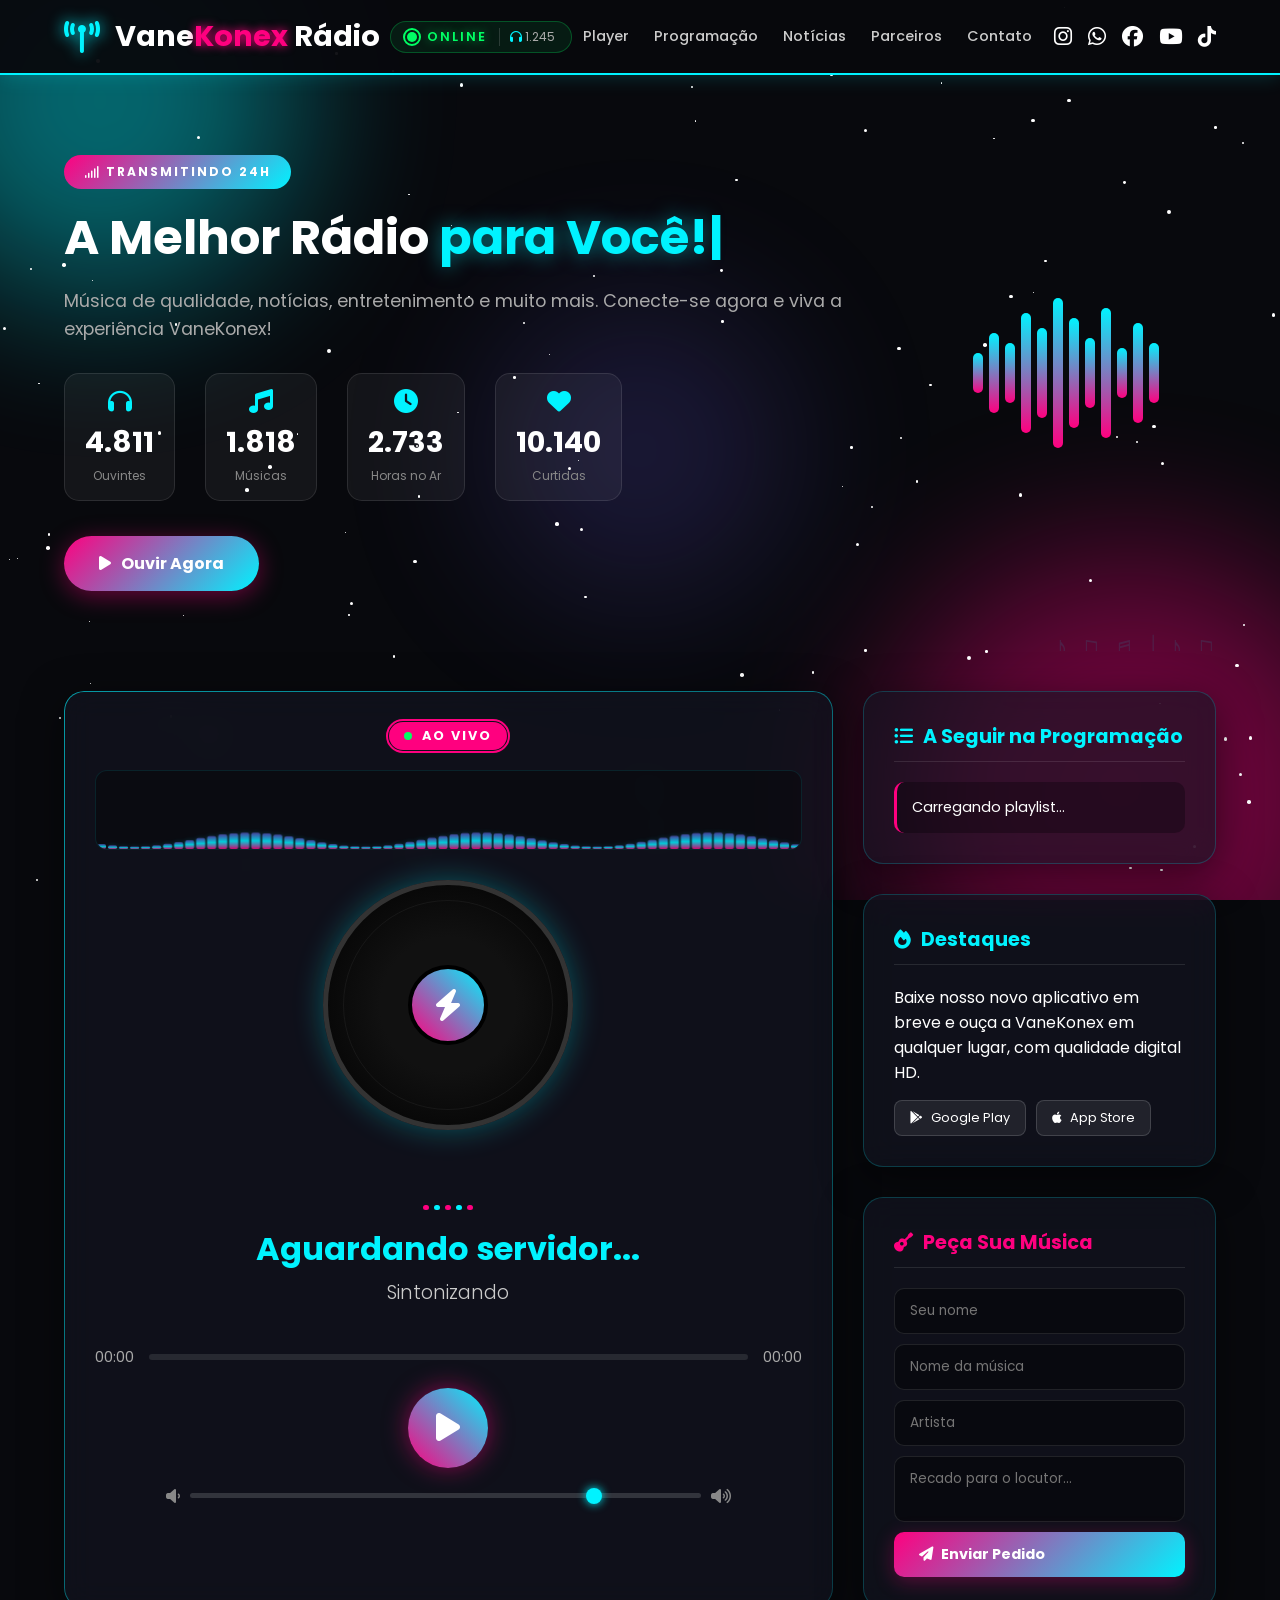
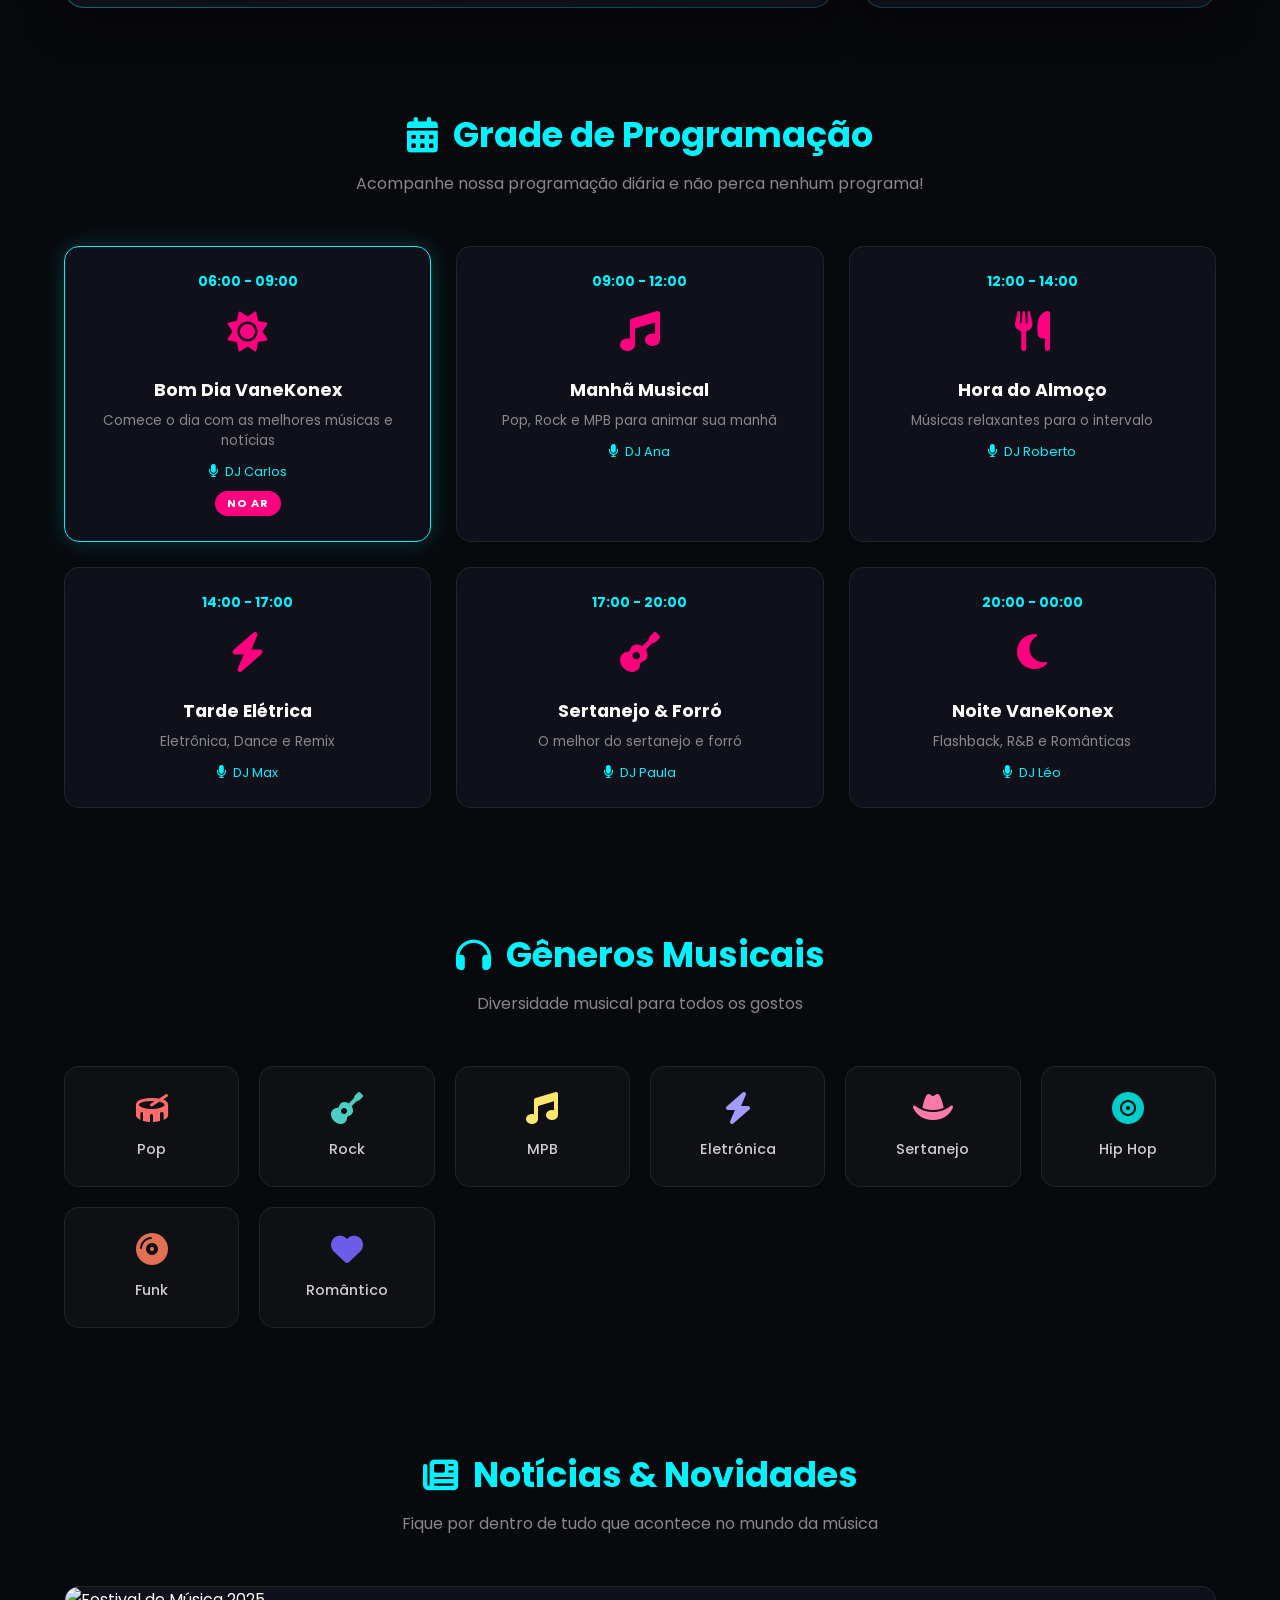
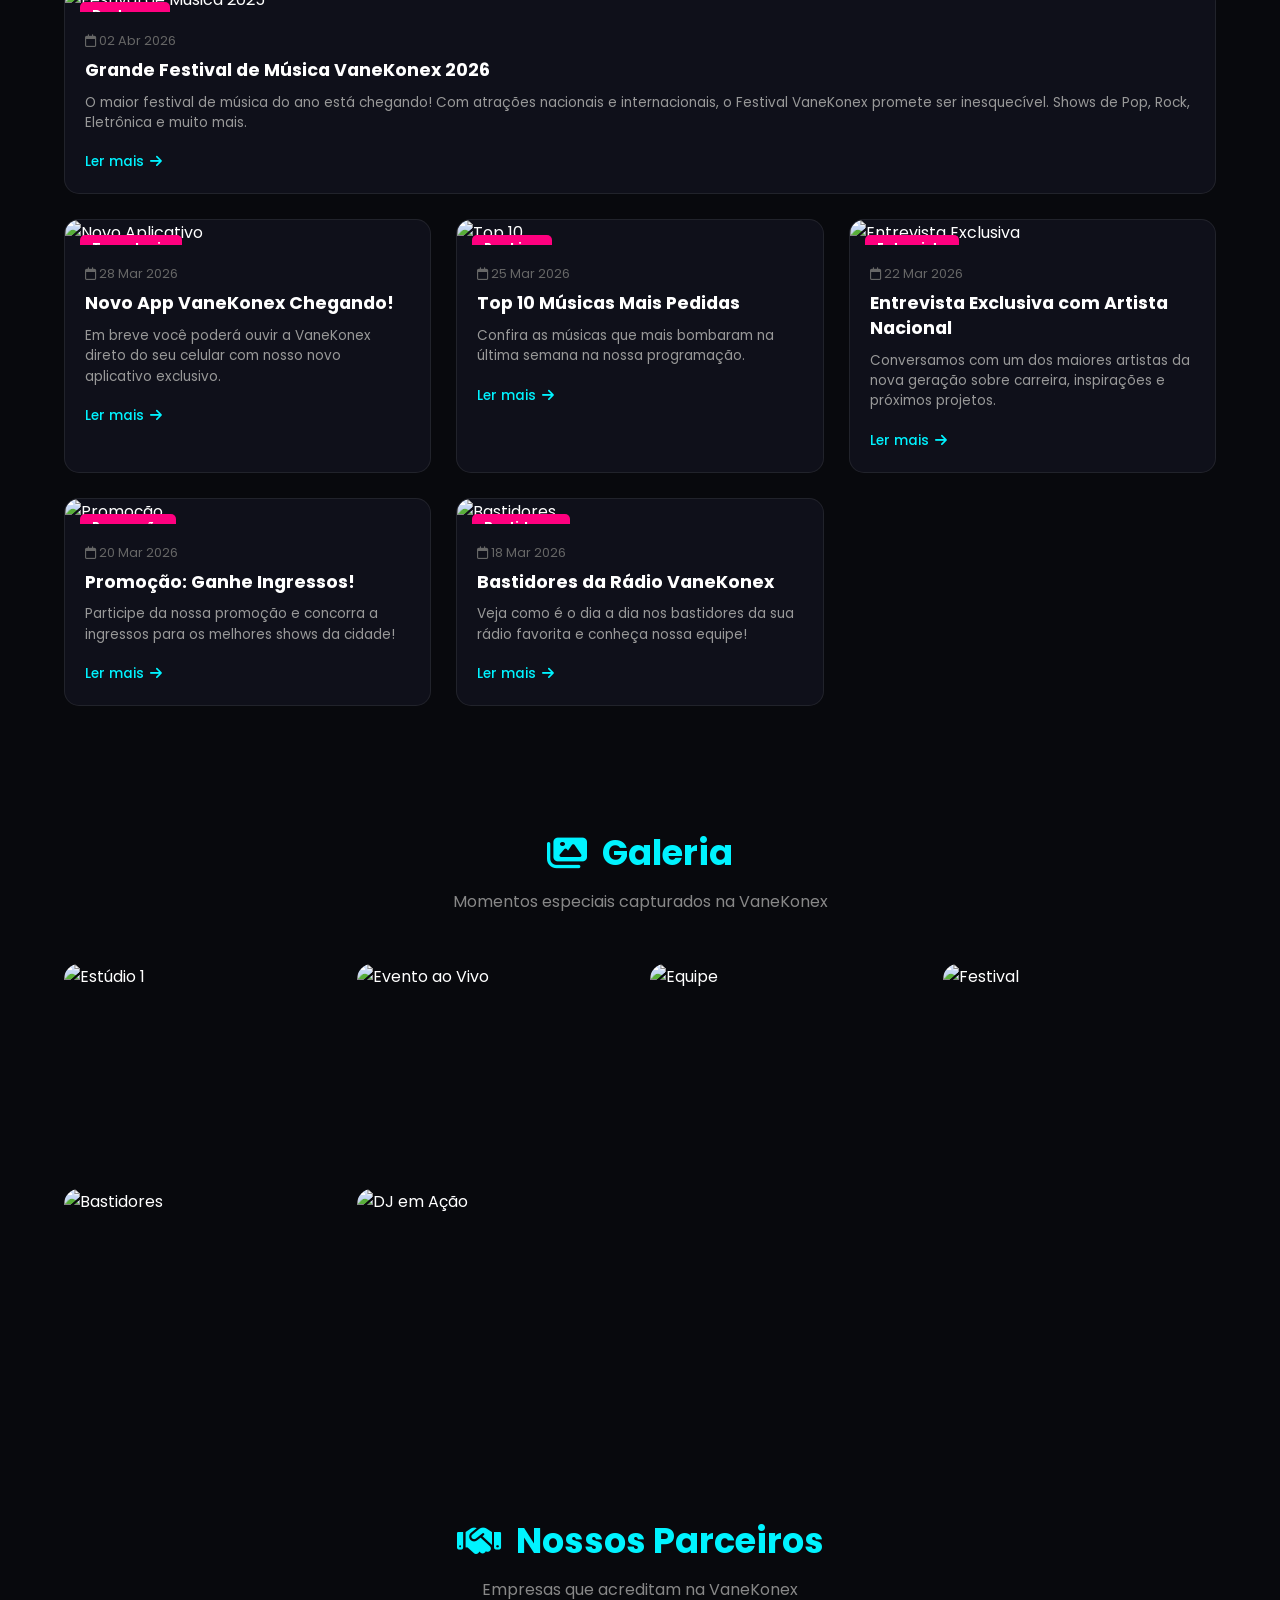
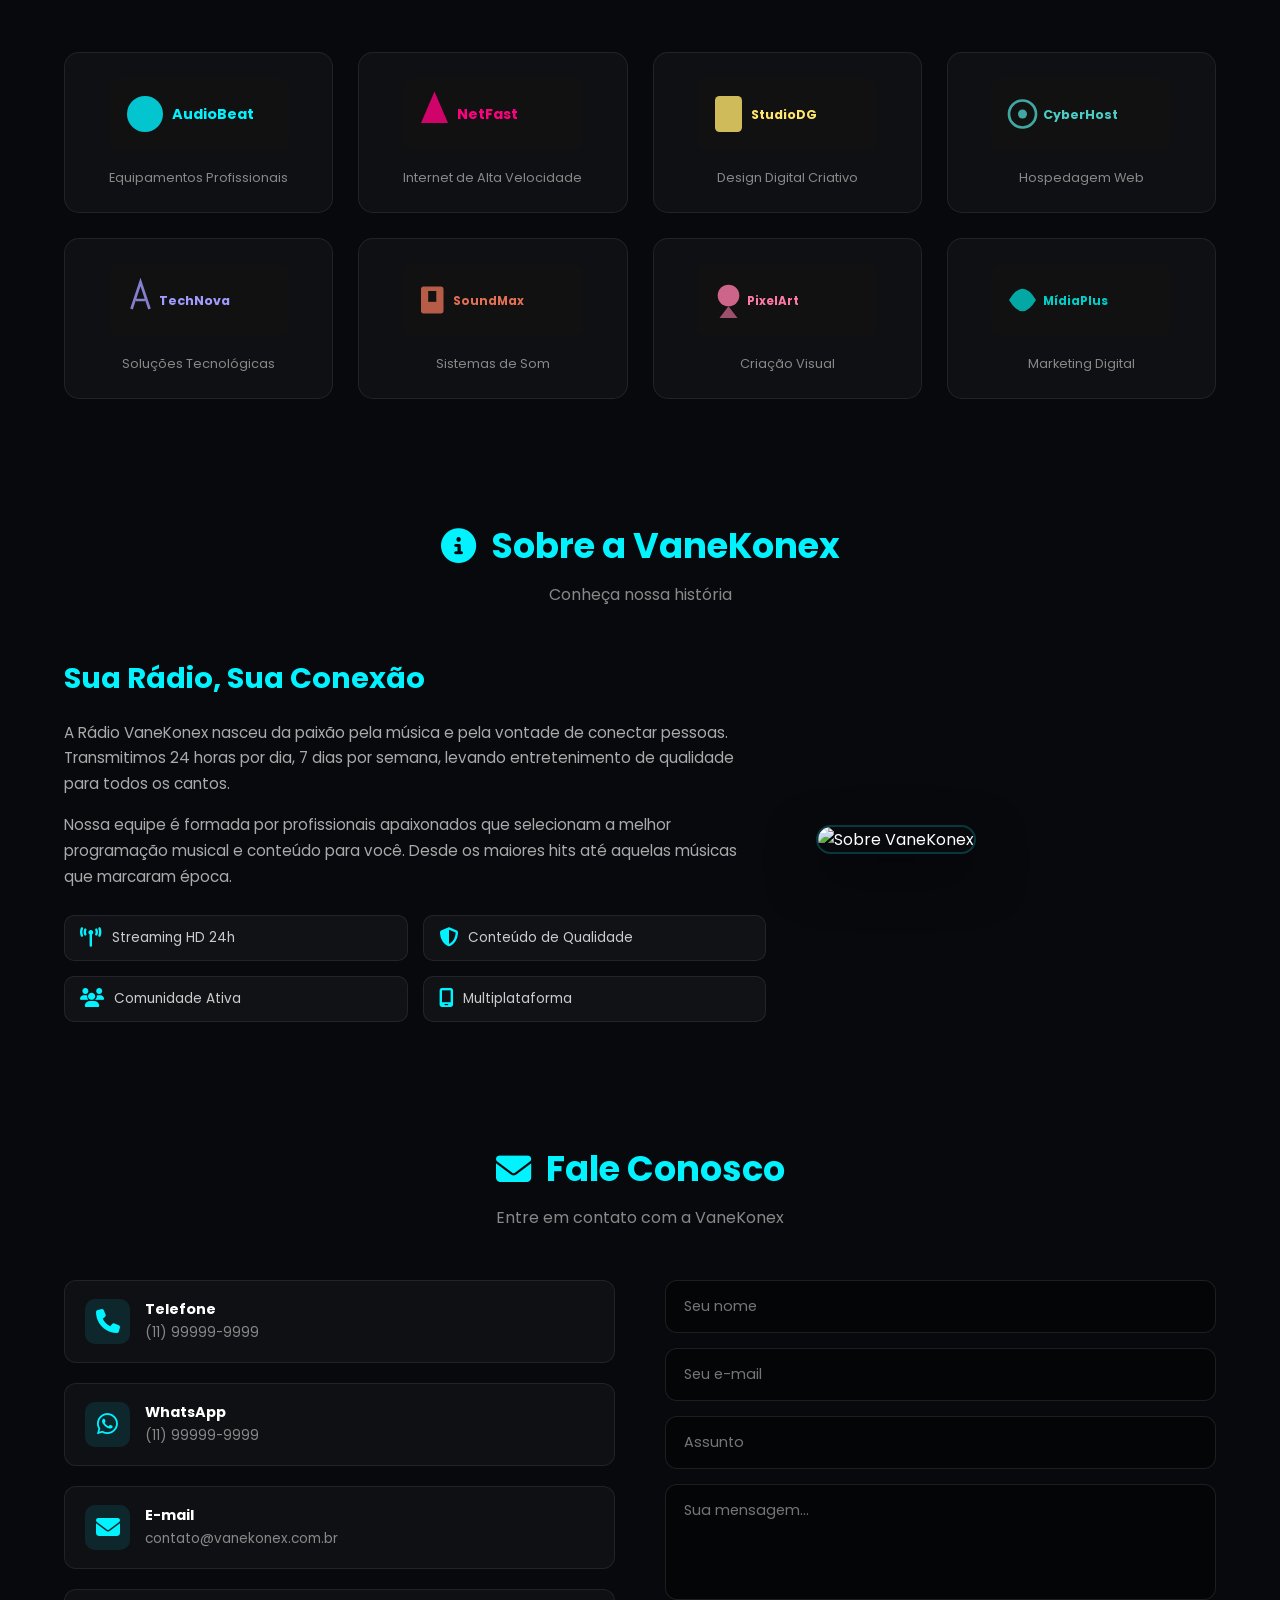
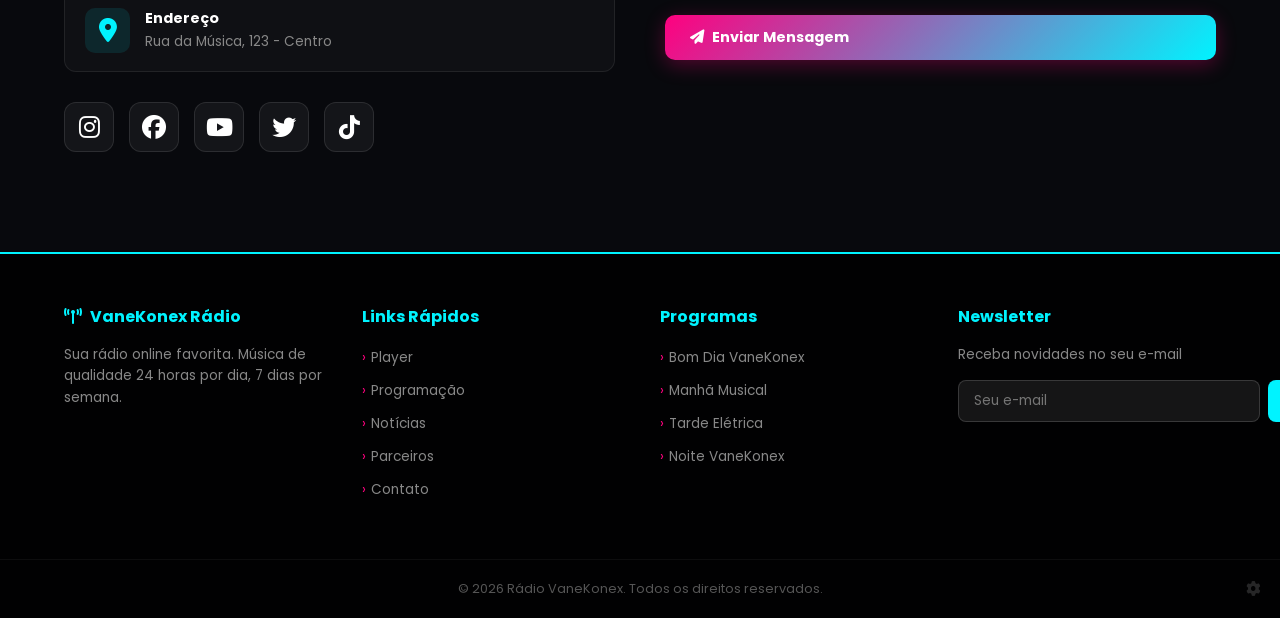
==== commit cf68c01b: "Add admin panel with full configuration and apply settings dynamically Agent-Logs-Url: https://githu" ====
--- a/index.html
+++ b/index.html
@@ -622,7 +622,8 @@
             </div>
         </div>
         <div class="footer-bottom">
-            <p>&copy; 2026 Rádio VaneKonex. Todos os direitos reservados.</p>
+            <p id="footer-copyright">&copy; 2026 Rádio VaneKonex. Todos os direitos reservados.</p>
+            <a href="admin.html" class="admin-link" title="Painel Administrativo"><i class="fa-solid fa-gear"></i></a>
         </div>
     </footer>
 
--- a/style.css
+++ b/style.css
@@ -737,7 +737,14 @@
     padding: 20px;
     border-top: 1px solid rgba(255,255,255,0.05);
     color: #555; font-size: 0.8rem;
-}
+    position: relative;
+}
+.admin-link {
+    position: absolute; right: 20px; top: 50%; transform: translateY(-50%);
+    color: rgba(255,255,255,0.15); font-size: 0.9rem; text-decoration: none;
+    transition: color 0.3s;
+}
+.admin-link:hover { color: var(--neon-cyan); }
 
 /* Scroll To Top */
 .scroll-top {
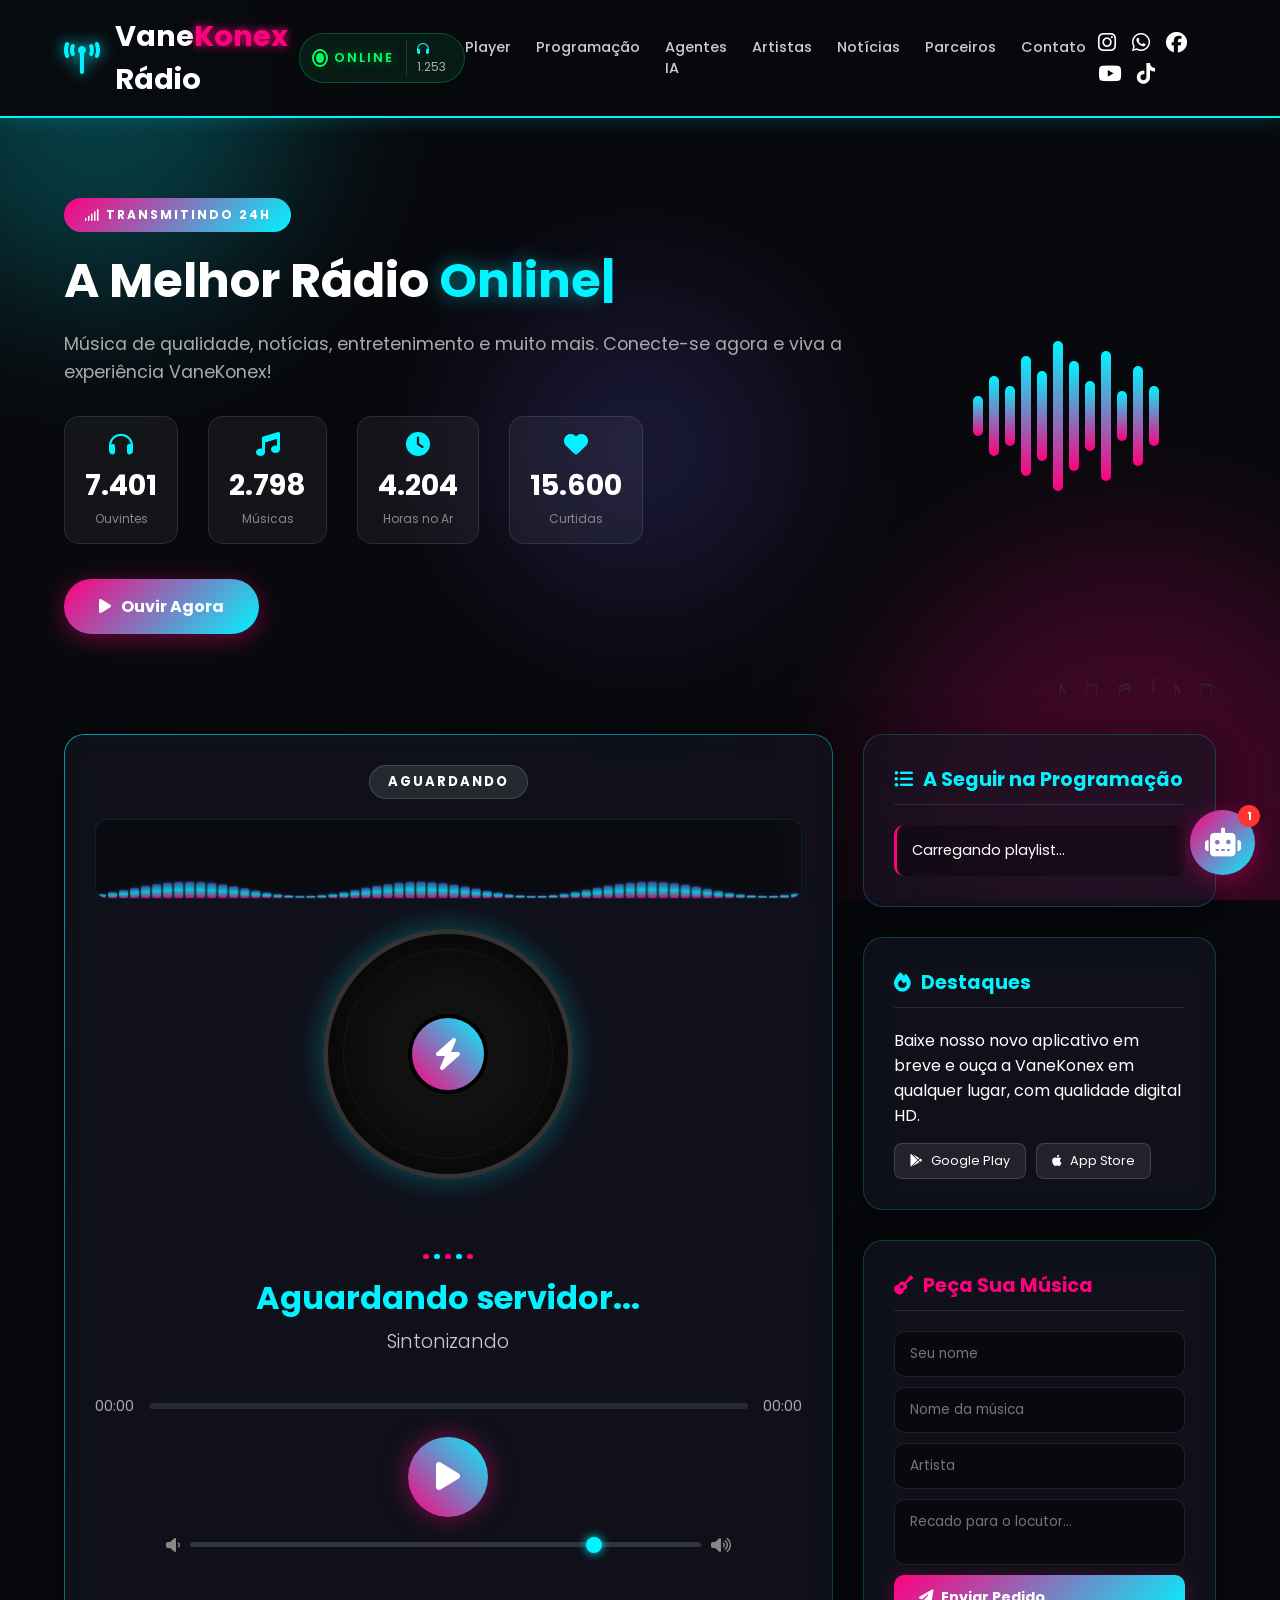
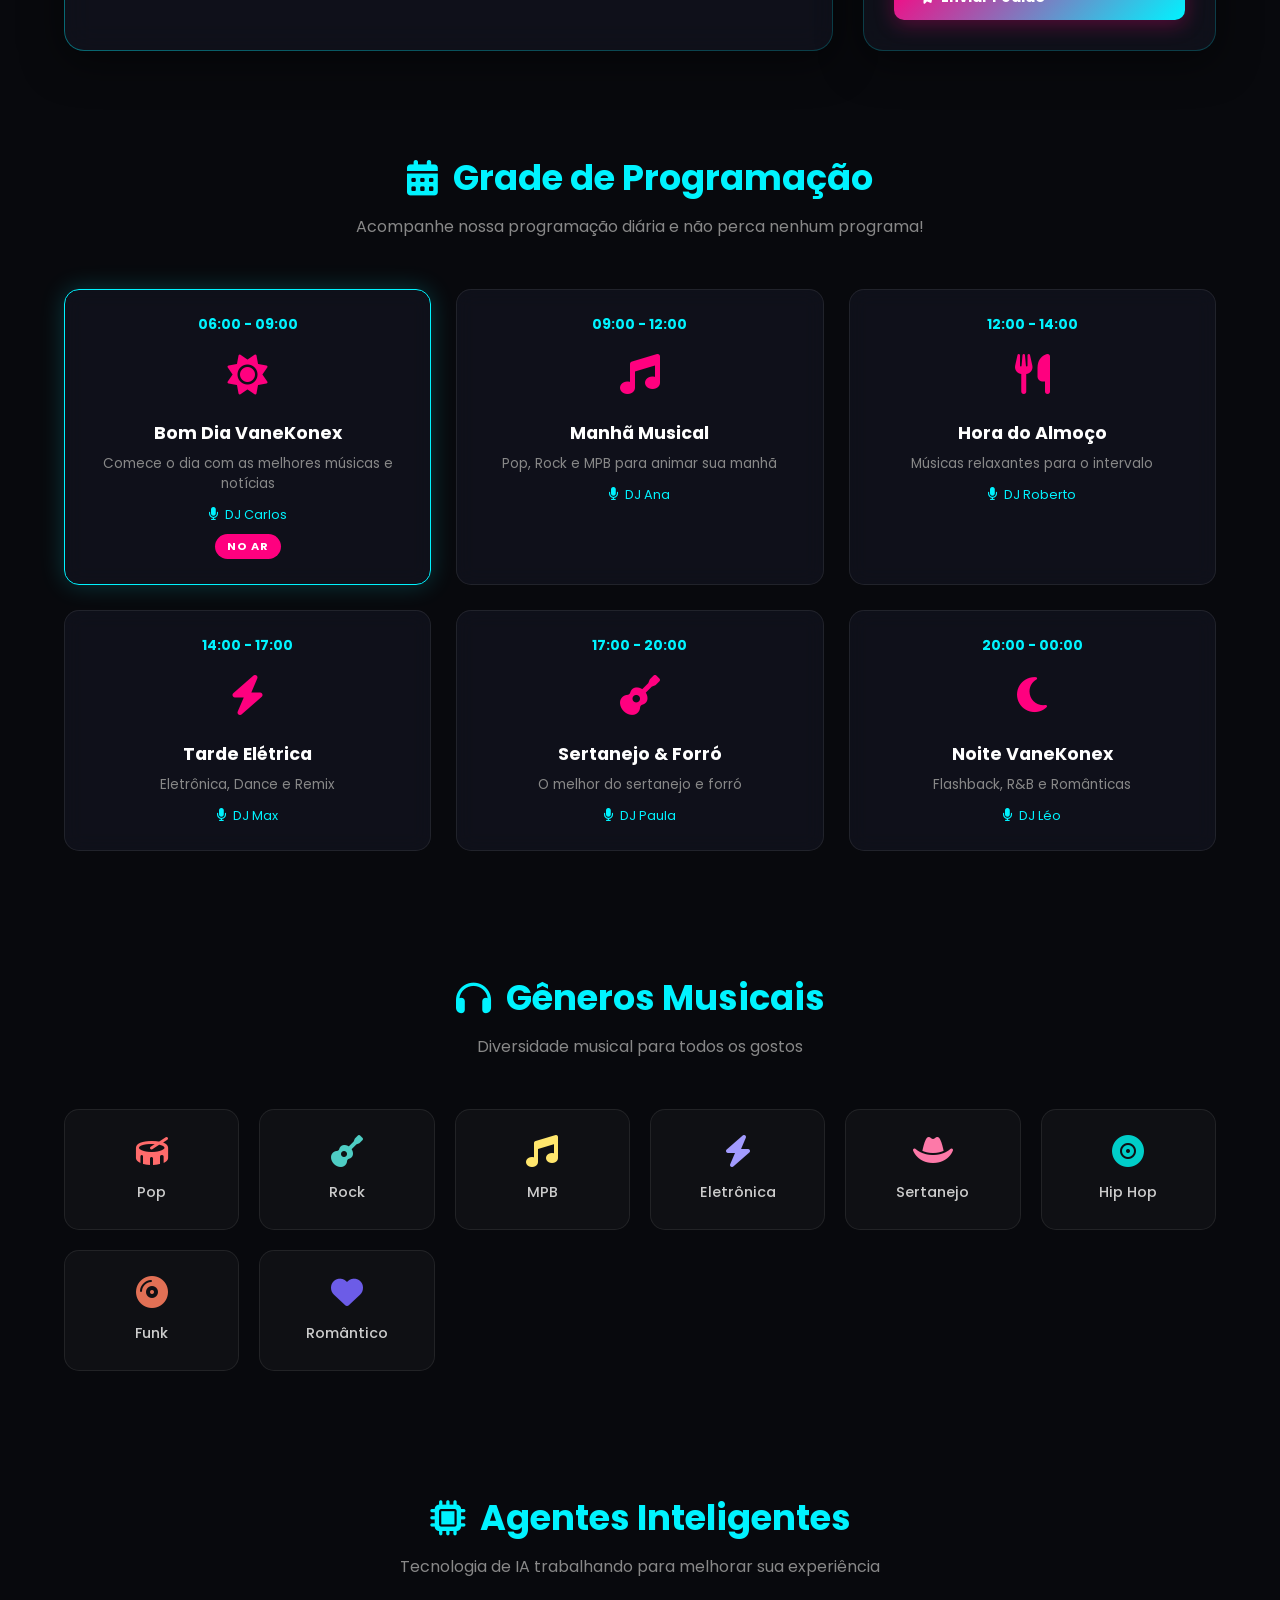
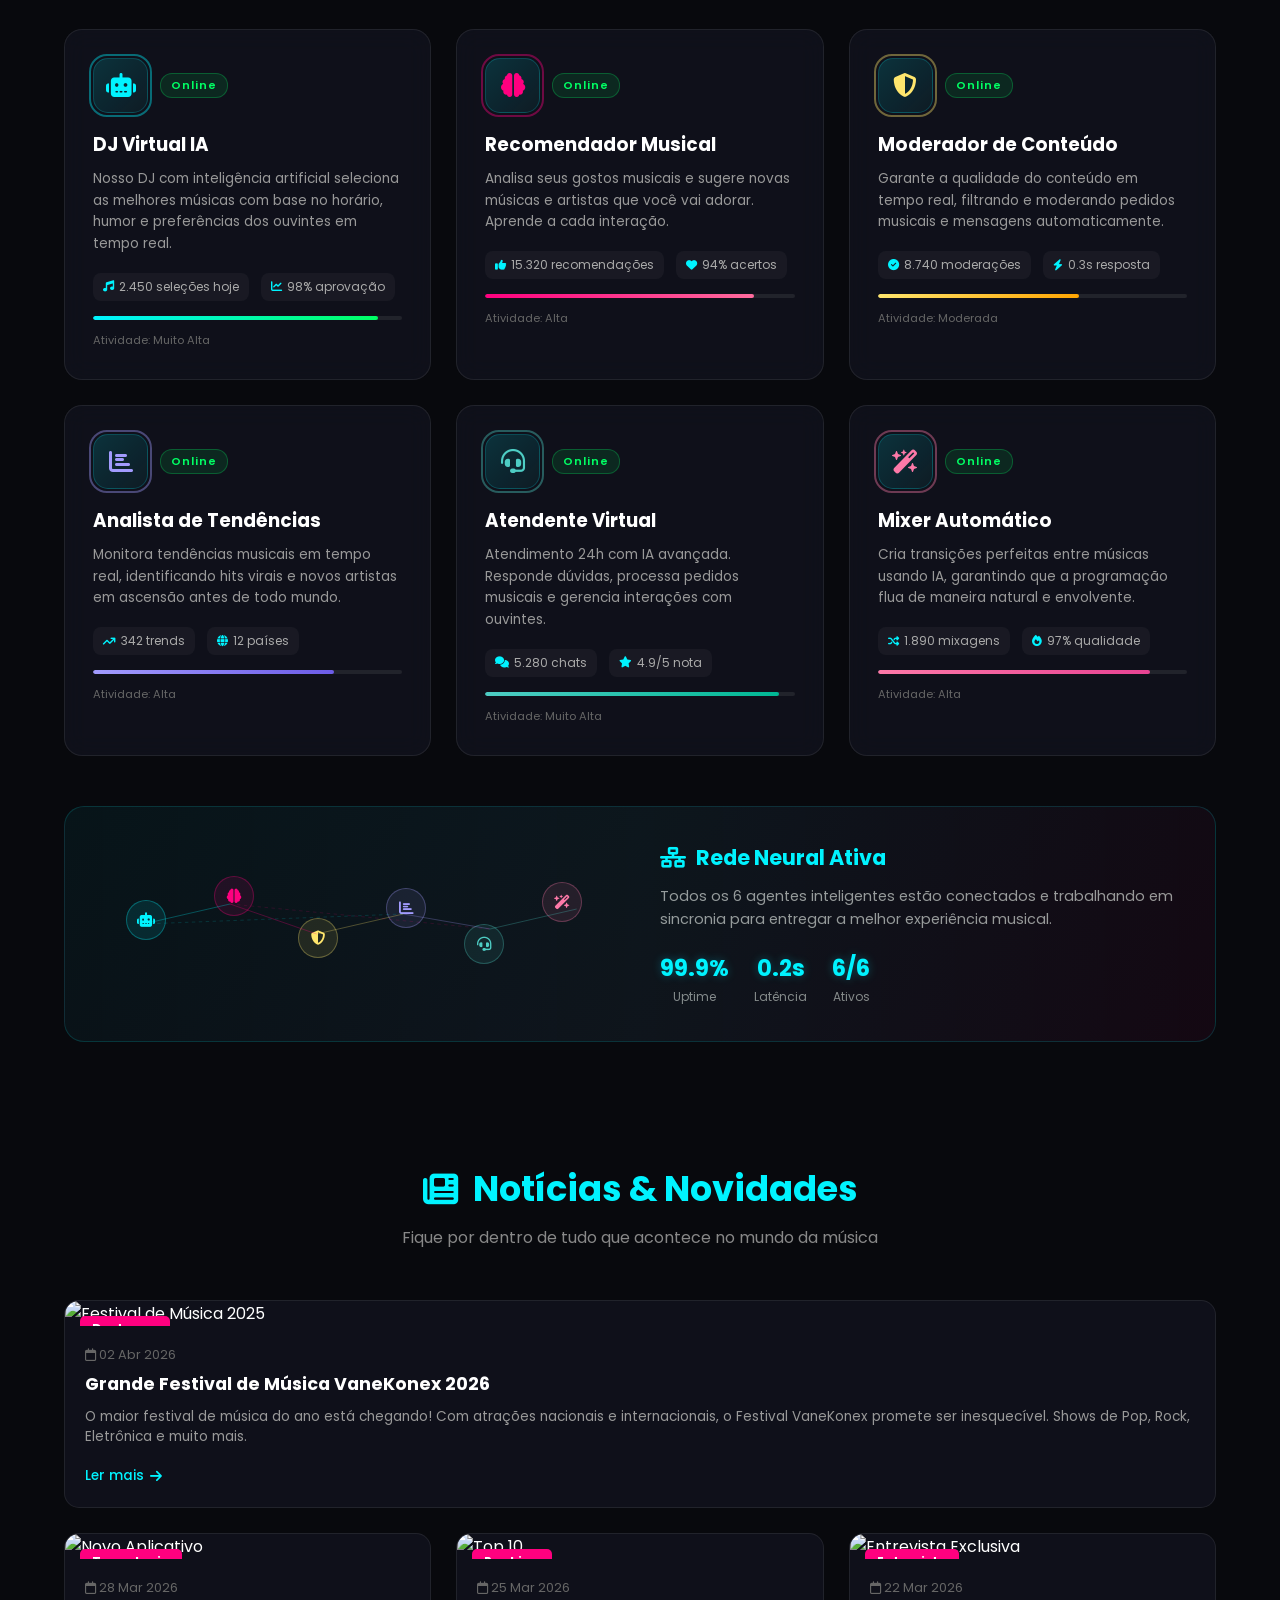
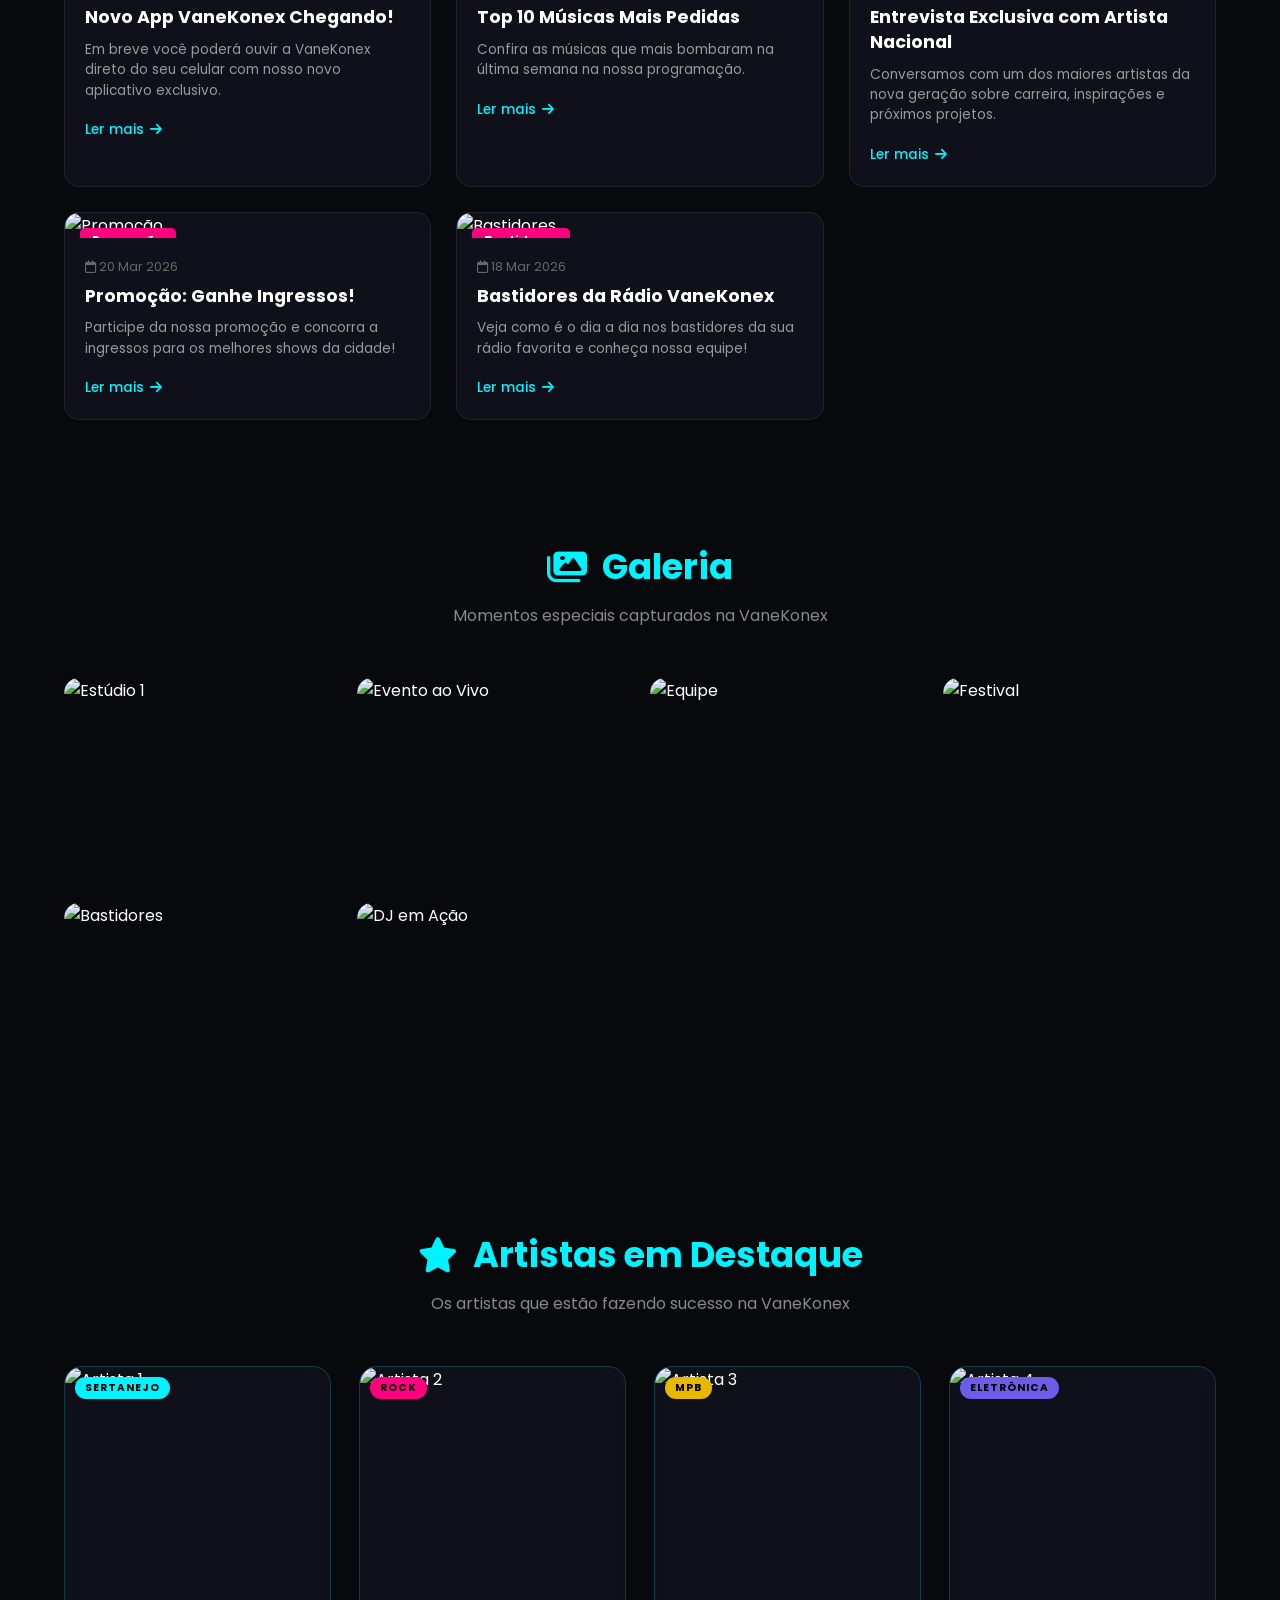
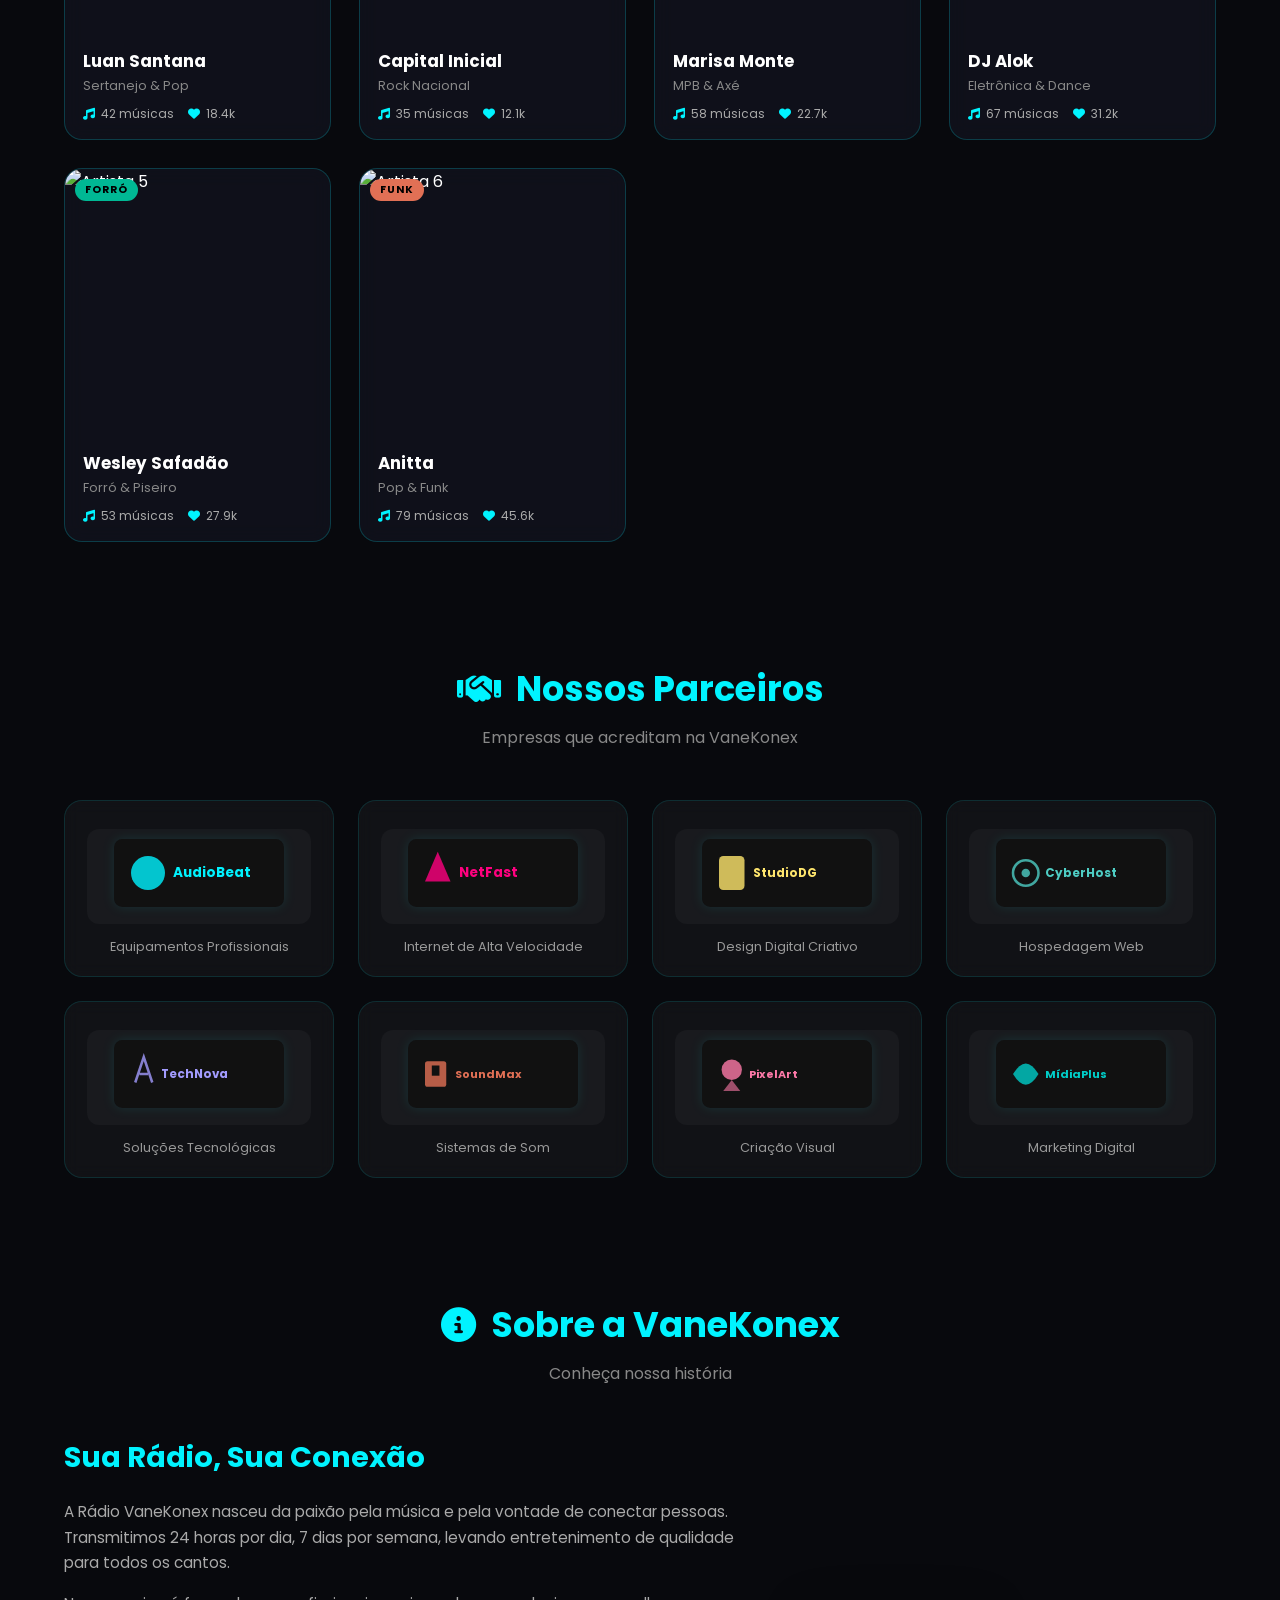
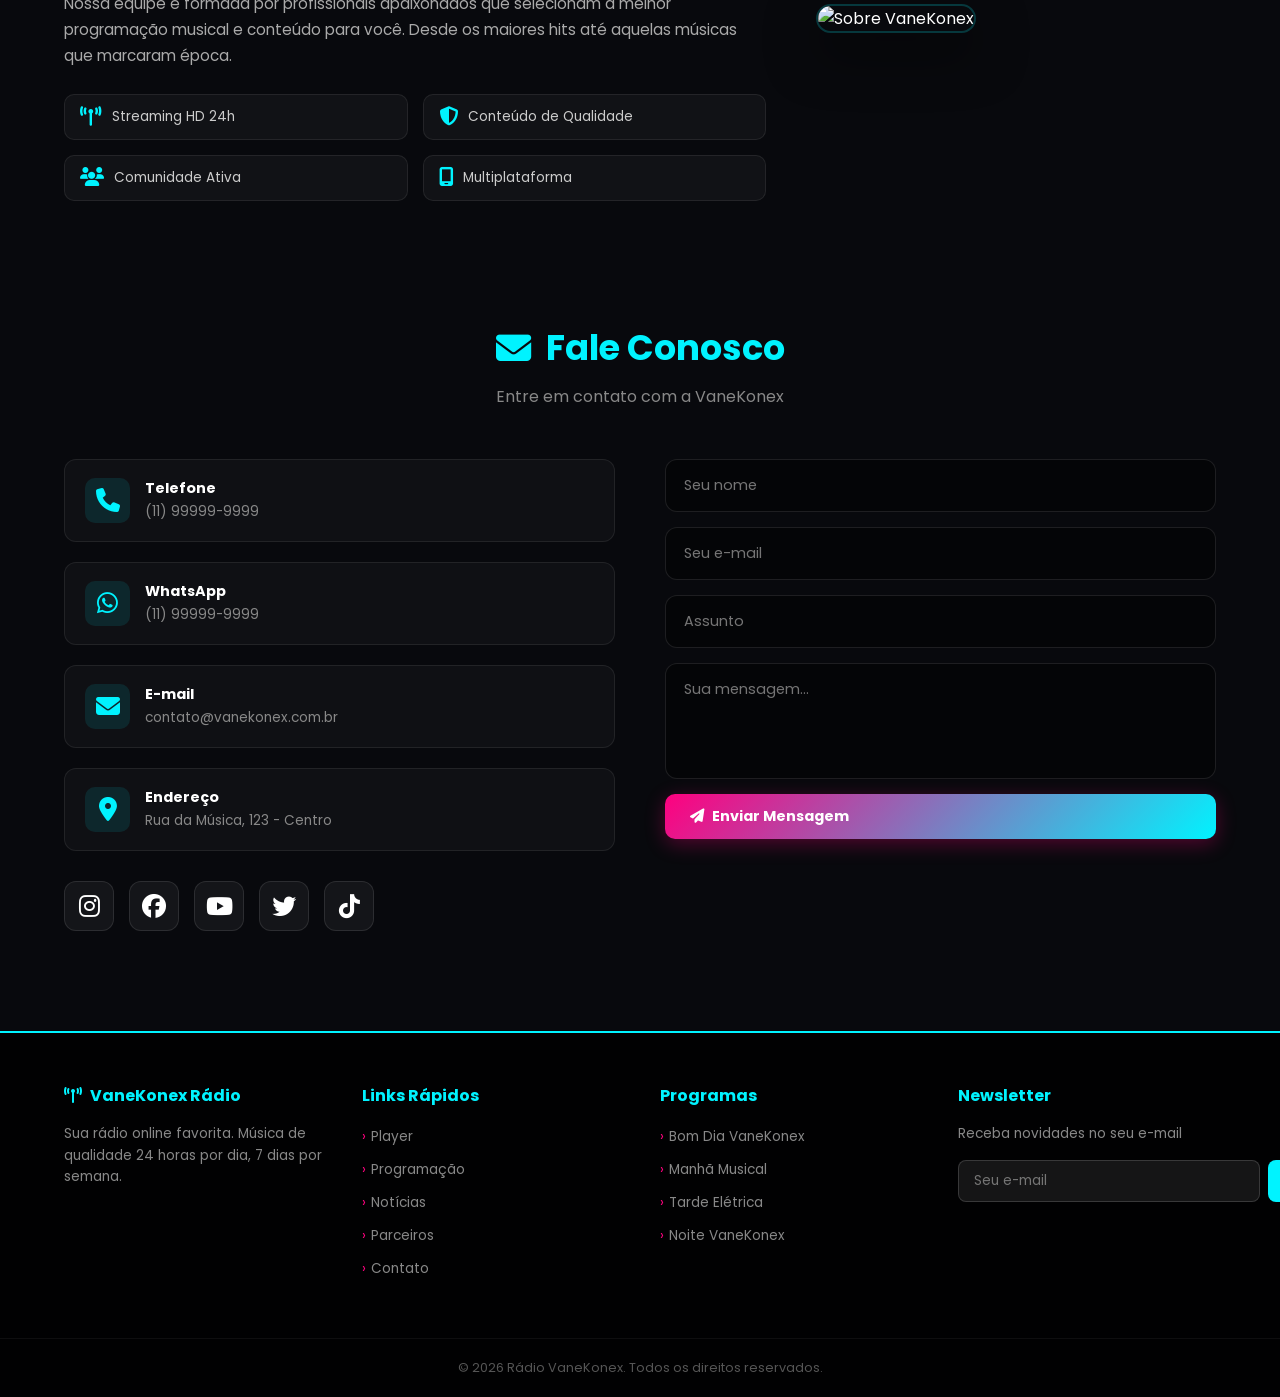
==== commit ef97d6e3: "Improve webradio layout/UX: remove dancer & owner name, add artists section, enhance animations & pa" ====
--- a/index.html
+++ b/index.html
@@ -17,9 +17,6 @@
     <!-- Partículas flutuantes decorativas -->
     <div class="particles" id="particles"></div>
 
-    <!-- Star field -->
-    <div class="star-field" id="star-field"></div>
-
     <!-- Cursor glow trail -->
     <div class="cursor-glow" id="cursor-glow"></div>
 
@@ -36,6 +33,8 @@
         <nav class="nav-links">
             <a href="#player-section">Player</a>
             <a href="#programacao">Programação</a>
+            <a href="#agentes">Agentes IA</a>
+            <a href="#artistas">Artistas</a>
             <a href="#noticias">Notícias</a>
             <a href="#parceiros">Parceiros</a>
             <a href="#contato">Contato</a>
@@ -94,9 +93,10 @@
 
     <main class="main-container">
         <section id="player-section" class="glass-panel scroll-reveal">
-            <div class="now-playing-badge">
-                <span class="live-dot-sm"></span> AO VIVO
-                <span class="online-pulse-ring"></span>
+            <div class="now-playing-badge" id="now-playing-badge">
+                <span class="live-dot-sm" id="player-live-dot"></span>
+                <span id="player-live-text">AGUARDANDO</span>
+                <span class="online-pulse-ring" id="player-pulse-ring"></span>
             </div>
             
             <!-- Audio Visualizer Canvas -->
@@ -269,6 +269,165 @@
         </div>
     </section>
 
+    <!-- Agentes Inteligentes -->
+    <section id="agentes" class="section-full scroll-reveal">
+        <div class="section-header">
+            <h2><i class="fa-solid fa-microchip"></i> Agentes Inteligentes</h2>
+            <p>Tecnologia de IA trabalhando para melhorar sua experiência</p>
+        </div>
+        <div class="agentes-grid">
+            <div class="agente-card" data-tilt>
+                <div class="agente-icon-wrap">
+                    <div class="agente-icon pulse-ring">
+                        <i class="fa-solid fa-robot"></i>
+                    </div>
+                    <span class="agente-status online">Online</span>
+                </div>
+                <h4>DJ Virtual IA</h4>
+                <p>Nosso DJ com inteligência artificial seleciona as melhores músicas com base no horário, humor e preferências dos ouvintes em tempo real.</p>
+                <div class="agente-stats">
+                    <span><i class="fa-solid fa-music"></i> 2.450 seleções hoje</span>
+                    <span><i class="fa-solid fa-chart-line"></i> 98% aprovação</span>
+                </div>
+                <div class="agente-activity">
+                    <div class="activity-bar">
+                        <div class="activity-fill" style="width: 92%"></div>
+                    </div>
+                    <small>Atividade: Muito Alta</small>
+                </div>
+            </div>
+            <div class="agente-card" data-tilt>
+                <div class="agente-icon-wrap">
+                    <div class="agente-icon pulse-ring" style="--agent-color: #ff007f">
+                        <i class="fa-solid fa-brain"></i>
+                    </div>
+                    <span class="agente-status online">Online</span>
+                </div>
+                <h4>Recomendador Musical</h4>
+                <p>Analisa seus gostos musicais e sugere novas músicas e artistas que você vai adorar. Aprende a cada interação.</p>
+                <div class="agente-stats">
+                    <span><i class="fa-solid fa-thumbs-up"></i> 15.320 recomendações</span>
+                    <span><i class="fa-solid fa-heart"></i> 94% acertos</span>
+                </div>
+                <div class="agente-activity">
+                    <div class="activity-bar">
+                        <div class="activity-fill" style="width: 87%; background: linear-gradient(90deg, #ff007f, #ff6b9d)"></div>
+                    </div>
+                    <small>Atividade: Alta</small>
+                </div>
+            </div>
+            <div class="agente-card" data-tilt>
+                <div class="agente-icon-wrap">
+                    <div class="agente-icon pulse-ring" style="--agent-color: #ffe66d">
+                        <i class="fa-solid fa-shield-halved"></i>
+                    </div>
+                    <span class="agente-status online">Online</span>
+                </div>
+                <h4>Moderador de Conteúdo</h4>
+                <p>Garante a qualidade do conteúdo em tempo real, filtrando e moderando pedidos musicais e mensagens automaticamente.</p>
+                <div class="agente-stats">
+                    <span><i class="fa-solid fa-check-circle"></i> 8.740 moderações</span>
+                    <span><i class="fa-solid fa-bolt"></i> 0.3s resposta</span>
+                </div>
+                <div class="agente-activity">
+                    <div class="activity-bar">
+                        <div class="activity-fill" style="width: 65%; background: linear-gradient(90deg, #ffe66d, #ffa502)"></div>
+                    </div>
+                    <small>Atividade: Moderada</small>
+                </div>
+            </div>
+            <div class="agente-card" data-tilt>
+                <div class="agente-icon-wrap">
+                    <div class="agente-icon pulse-ring" style="--agent-color: #a29bfe">
+                        <i class="fa-solid fa-chart-bar"></i>
+                    </div>
+                    <span class="agente-status online">Online</span>
+                </div>
+                <h4>Analista de Tendências</h4>
+                <p>Monitora tendências musicais em tempo real, identificando hits virais e novos artistas em ascensão antes de todo mundo.</p>
+                <div class="agente-stats">
+                    <span><i class="fa-solid fa-arrow-trend-up"></i> 342 trends</span>
+                    <span><i class="fa-solid fa-globe"></i> 12 países</span>
+                </div>
+                <div class="agente-activity">
+                    <div class="activity-bar">
+                        <div class="activity-fill" style="width: 78%; background: linear-gradient(90deg, #a29bfe, #6c5ce7)"></div>
+                    </div>
+                    <small>Atividade: Alta</small>
+                </div>
+            </div>
+            <div class="agente-card" data-tilt>
+                <div class="agente-icon-wrap">
+                    <div class="agente-icon pulse-ring" style="--agent-color: #4ecdc4">
+                        <i class="fa-solid fa-headset"></i>
+                    </div>
+                    <span class="agente-status online">Online</span>
+                </div>
+                <h4>Atendente Virtual</h4>
+                <p>Atendimento 24h com IA avançada. Responde dúvidas, processa pedidos musicais e gerencia interações com ouvintes.</p>
+                <div class="agente-stats">
+                    <span><i class="fa-solid fa-comments"></i> 5.280 chats</span>
+                    <span><i class="fa-solid fa-star"></i> 4.9/5 nota</span>
+                </div>
+                <div class="agente-activity">
+                    <div class="activity-bar">
+                        <div class="activity-fill" style="width: 95%; background: linear-gradient(90deg, #4ecdc4, #00b894)"></div>
+                    </div>
+                    <small>Atividade: Muito Alta</small>
+                </div>
+            </div>
+            <div class="agente-card" data-tilt>
+                <div class="agente-icon-wrap">
+                    <div class="agente-icon pulse-ring" style="--agent-color: #fd79a8">
+                        <i class="fa-solid fa-wand-magic-sparkles"></i>
+                    </div>
+                    <span class="agente-status online">Online</span>
+                </div>
+                <h4>Mixer Automático</h4>
+                <p>Cria transições perfeitas entre músicas usando IA, garantindo que a programação flua de maneira natural e envolvente.</p>
+                <div class="agente-stats">
+                    <span><i class="fa-solid fa-shuffle"></i> 1.890 mixagens</span>
+                    <span><i class="fa-solid fa-fire"></i> 97% qualidade</span>
+                </div>
+                <div class="agente-activity">
+                    <div class="activity-bar">
+                        <div class="activity-fill" style="width: 88%; background: linear-gradient(90deg, #fd79a8, #e84393)"></div>
+                    </div>
+                    <small>Atividade: Alta</small>
+                </div>
+            </div>
+        </div>
+        <!-- Agent Network Visualization -->
+        <div class="agent-network-banner">
+            <div class="network-visual">
+                <div class="network-node n1"><i class="fa-solid fa-robot"></i></div>
+                <div class="network-node n2"><i class="fa-solid fa-brain"></i></div>
+                <div class="network-node n3"><i class="fa-solid fa-shield-halved"></i></div>
+                <div class="network-node n4"><i class="fa-solid fa-chart-bar"></i></div>
+                <div class="network-node n5"><i class="fa-solid fa-headset"></i></div>
+                <div class="network-node n6"><i class="fa-solid fa-wand-magic-sparkles"></i></div>
+                <svg class="network-lines" viewBox="0 0 600 120" preserveAspectRatio="none">
+                    <line x1="50" y1="60" x2="150" y2="40" stroke="rgba(0,243,255,0.3)" stroke-width="1"/>
+                    <line x1="150" y1="40" x2="250" y2="70" stroke="rgba(255,0,127,0.3)" stroke-width="1"/>
+                    <line x1="250" y1="70" x2="350" y2="50" stroke="rgba(255,230,109,0.3)" stroke-width="1"/>
+                    <line x1="350" y1="50" x2="450" y2="65" stroke="rgba(162,155,254,0.3)" stroke-width="1"/>
+                    <line x1="450" y1="65" x2="550" y2="45" stroke="rgba(78,205,196,0.3)" stroke-width="1"/>
+                    <line x1="50" y1="60" x2="350" y2="50" stroke="rgba(0,243,255,0.15)" stroke-width="1" stroke-dasharray="4"/>
+                    <line x1="150" y1="40" x2="450" y2="65" stroke="rgba(255,0,127,0.15)" stroke-width="1" stroke-dasharray="4"/>
+                </svg>
+            </div>
+            <div class="network-info">
+                <h3><i class="fa-solid fa-network-wired"></i> Rede Neural Ativa</h3>
+                <p>Todos os 6 agentes inteligentes estão conectados e trabalhando em sincronia para entregar a melhor experiência musical.</p>
+                <div class="network-stats-row">
+                    <div class="net-stat"><span class="net-stat-num">99.9%</span><span>Uptime</span></div>
+                    <div class="net-stat"><span class="net-stat-num">0.2s</span><span>Latência</span></div>
+                    <div class="net-stat"><span class="net-stat-num">6/6</span><span>Ativos</span></div>
+                </div>
+            </div>
+        </div>
+    </section>
+
     <!-- Notícias -->
     <section id="noticias" class="section-full scroll-reveal">
         <div class="section-header">
@@ -403,7 +562,119 @@
         </div>
     </section>
 
-    <!-- Parceiros - Grid com logos fake -->
+    <!-- Artistas em Destaque -->
+    <section id="artistas" class="section-full scroll-reveal">
+        <div class="section-header">
+            <h2><i class="fa-solid fa-star"></i> Artistas em Destaque</h2>
+            <p>Os artistas que estão fazendo sucesso na VaneKonex</p>
+        </div>
+        <div class="artistas-grid">
+            <div class="artista-card">
+                <div class="artista-img-wrap">
+                    <img src="https://placehold.co/300x300/1a1a2e/00f3ff?text=🎤&font=poppins" alt="Artista 1" loading="lazy">
+                    <div class="artista-overlay">
+                        <button class="artista-play-btn"><i class="fa-solid fa-play"></i></button>
+                    </div>
+                    <span class="artista-genre-badge">Sertanejo</span>
+                </div>
+                <div class="artista-info">
+                    <h4>Luan Santana</h4>
+                    <p>Sertanejo &amp; Pop</p>
+                    <div class="artista-meta">
+                        <span><i class="fa-solid fa-music"></i> 42 músicas</span>
+                        <span><i class="fa-solid fa-heart"></i> 18.4k</span>
+                    </div>
+                </div>
+            </div>
+            <div class="artista-card">
+                <div class="artista-img-wrap">
+                    <img src="https://placehold.co/300x300/1a1a2e/ff007f?text=🎸&font=poppins" alt="Artista 2" loading="lazy">
+                    <div class="artista-overlay">
+                        <button class="artista-play-btn"><i class="fa-solid fa-play"></i></button>
+                    </div>
+                    <span class="artista-genre-badge" style="background: var(--neon-magenta)">Rock</span>
+                </div>
+                <div class="artista-info">
+                    <h4>Capital Inicial</h4>
+                    <p>Rock Nacional</p>
+                    <div class="artista-meta">
+                        <span><i class="fa-solid fa-music"></i> 35 músicas</span>
+                        <span><i class="fa-solid fa-heart"></i> 12.1k</span>
+                    </div>
+                </div>
+            </div>
+            <div class="artista-card">
+                <div class="artista-img-wrap">
+                    <img src="https://placehold.co/300x300/1a1a2e/ffe66d?text=🎶&font=poppins" alt="Artista 3" loading="lazy">
+                    <div class="artista-overlay">
+                        <button class="artista-play-btn"><i class="fa-solid fa-play"></i></button>
+                    </div>
+                    <span class="artista-genre-badge" style="background: #e8b800">MPB</span>
+                </div>
+                <div class="artista-info">
+                    <h4>Marisa Monte</h4>
+                    <p>MPB &amp; Axé</p>
+                    <div class="artista-meta">
+                        <span><i class="fa-solid fa-music"></i> 58 músicas</span>
+                        <span><i class="fa-solid fa-heart"></i> 22.7k</span>
+                    </div>
+                </div>
+            </div>
+            <div class="artista-card">
+                <div class="artista-img-wrap">
+                    <img src="https://placehold.co/300x300/1a1a2e/a29bfe?text=🎧&font=poppins" alt="Artista 4" loading="lazy">
+                    <div class="artista-overlay">
+                        <button class="artista-play-btn"><i class="fa-solid fa-play"></i></button>
+                    </div>
+                    <span class="artista-genre-badge" style="background: #6c5ce7">Eletrônica</span>
+                </div>
+                <div class="artista-info">
+                    <h4>DJ Alok</h4>
+                    <p>Eletrônica &amp; Dance</p>
+                    <div class="artista-meta">
+                        <span><i class="fa-solid fa-music"></i> 67 músicas</span>
+                        <span><i class="fa-solid fa-heart"></i> 31.2k</span>
+                    </div>
+                </div>
+            </div>
+            <div class="artista-card">
+                <div class="artista-img-wrap">
+                    <img src="https://placehold.co/300x300/1a1a2e/4ecdc4?text=🎺&font=poppins" alt="Artista 5" loading="lazy">
+                    <div class="artista-overlay">
+                        <button class="artista-play-btn"><i class="fa-solid fa-play"></i></button>
+                    </div>
+                    <span class="artista-genre-badge" style="background: #00b894">Forró</span>
+                </div>
+                <div class="artista-info">
+                    <h4>Wesley Safadão</h4>
+                    <p>Forró &amp; Piseiro</p>
+                    <div class="artista-meta">
+                        <span><i class="fa-solid fa-music"></i> 53 músicas</span>
+                        <span><i class="fa-solid fa-heart"></i> 27.9k</span>
+                    </div>
+                </div>
+            </div>
+            <div class="artista-card">
+                <div class="artista-img-wrap">
+                    <img src="https://placehold.co/300x300/1a1a2e/e17055?text=🎵&font=poppins" alt="Artista 6" loading="lazy">
+                    <div class="artista-overlay">
+                        <button class="artista-play-btn"><i class="fa-solid fa-play"></i></button>
+                    </div>
+                    <span class="artista-genre-badge" style="background: #e17055">Funk</span>
+                </div>
+                <div class="artista-info">
+                    <h4>Anitta</h4>
+                    <p>Pop &amp; Funk</p>
+                    <div class="artista-meta">
+                        <span><i class="fa-solid fa-music"></i> 79 músicas</span>
+                        <span><i class="fa-solid fa-heart"></i> 45.6k</span>
+                    </div>
+                </div>
+            </div>
+        </div>
+    </section>
+
+    <!-- Parceiros - Grid estático com logos -->
     <section id="parceiros" class="section-full scroll-reveal">
         <div class="section-header">
             <h2><i class="fa-solid fa-handshake"></i> Nossos Parceiros</h2>
@@ -622,10 +893,45 @@
             </div>
         </div>
         <div class="footer-bottom">
-            <p id="footer-copyright">&copy; 2026 Rádio VaneKonex. Todos os direitos reservados.</p>
-            <a href="admin.html" class="admin-link" title="Painel Administrativo"><i class="fa-solid fa-gear"></i></a>
+            <p>&copy; 2026 Rádio VaneKonex. Todos os direitos reservados.</p>
         </div>
     </footer>
+
+    <!-- Chatbot / Agente Inteligente -->
+    <div class="chatbot-toggle" id="chatbot-toggle">
+        <i class="fa-solid fa-robot"></i>
+        <span class="chat-notification">1</span>
+    </div>
+    <div class="chatbot-container" id="chatbot-container">
+        <div class="chatbot-header">
+            <div class="chatbot-avatar">
+                <i class="fa-solid fa-robot"></i>
+            </div>
+            <div>
+                <h4>VaneBot <span class="bot-status">Online</span></h4>
+                <small>Assistente Virtual da VaneKonex</small>
+            </div>
+            <button class="chatbot-close" id="chatbot-close" aria-label="Fechar chat"><i class="fa-solid fa-xmark"></i></button>
+        </div>
+        <div class="chatbot-messages" id="chatbot-messages">
+            <div class="chat-message bot-message">
+                <div class="message-avatar"><i class="fa-solid fa-robot"></i></div>
+                <div class="message-content">
+                    <p>Olá! 👋 Eu sou o <strong>VaneBot</strong>, seu assistente virtual! Como posso te ajudar?</p>
+                    <div class="quick-replies">
+                        <button class="quick-reply" data-msg="programação">📻 Programação</button>
+                        <button class="quick-reply" data-msg="pedir música">🎵 Pedir Música</button>
+                        <button class="quick-reply" data-msg="promoções">🎁 Promoções</button>
+                        <button class="quick-reply" data-msg="contato">📞 Contato</button>
+                    </div>
+                </div>
+            </div>
+        </div>
+        <div class="chatbot-input">
+            <input type="text" id="chatbot-input-field" placeholder="Digite sua mensagem..." aria-label="Mensagem">
+            <button id="chatbot-send" aria-label="Enviar"><i class="fa-solid fa-paper-plane"></i></button>
+        </div>
+    </div>
 
     <!-- Scroll to top button -->
     <button class="scroll-top" id="scroll-top" aria-label="Voltar ao topo">
--- a/style.css
+++ b/style.css
@@ -32,8 +32,8 @@
     position: absolute;
     border-radius: 50%;
     filter: blur(80px);
-    opacity: 0.4;
-    animation: float 15s infinite alternate ease-in-out;
+    opacity: 0.22;
+    animation: float 18s infinite alternate ease-in-out;
 }
 .orb-1 { width: 400px; height: 400px; background: var(--neon-cyan); top: -100px; left: -100px; }
 .orb-2 { width: 500px; height: 500px; background: var(--neon-magenta); bottom: -150px; right: -100px; animation-duration: 20s; }
@@ -41,7 +41,7 @@
 
 @keyframes float {
     0% { transform: translate(0, 0) scale(1); }
-    100% { transform: translate(50px, 100px) scale(1.2); }
+    100% { transform: translate(30px, 60px) scale(1.1); }
 }
 
 /* Partículas flutuantes */
@@ -247,13 +247,23 @@
 .now-playing-badge {
     background: var(--neon-magenta);
     color: white;
-    padding: 5px 15px;
+    padding: 6px 18px;
     border-radius: 20px;
-    font-size: 0.8rem;
-    font-weight: bold;
+    font-size: 0.82rem;
+    font-weight: 700;
     letter-spacing: 2px;
     margin-bottom: 20px;
-    animation: pulse-glow 2s infinite alternate;
+    animation: pulse-glow 2.5s infinite alternate;
+    transition: background 0.4s ease;
+    display: inline-flex;
+    align-items: center;
+    gap: 7px;
+}
+.now-playing-badge.standby {
+    background: rgba(255,255,255,0.1);
+    animation: none;
+    box-shadow: none;
+    border: 1px solid rgba(255,255,255,0.15);
 }
 
 /* Animação do Vinil */
@@ -564,26 +574,45 @@
 .parceiros-grid {
     display: grid;
     grid-template-columns: repeat(auto-fill, minmax(220px, 1fr));
-    gap: 25px;
+    gap: 24px;
 }
 .parceiro-card {
+    background: rgba(255,255,255,0.04);
+    border: 1px solid rgba(0,243,255,0.12);
+    border-radius: 18px;
+    padding: 28px 22px 20px;
+    text-align: center;
+    transition: transform 0.35s ease, box-shadow 0.35s ease, border-color 0.35s ease;
+    backdrop-filter: blur(8px);
+}
+.parceiro-card:hover {
+    transform: translateY(-6px);
+    border-color: var(--neon-cyan);
+    box-shadow: 0 12px 32px rgba(0,243,255,0.14);
+    background: rgba(255,255,255,0.07);
+}
+.parceiro-logo {
+    margin-bottom: 14px;
+    padding: 10px;
     background: rgba(255,255,255,0.03);
-    border: 1px solid rgba(255,255,255,0.08);
-    border-radius: 15px;
-    padding: 25px 20px;
-    text-align: center;
-    transition: 0.4s;
-}
-.parceiro-card:hover {
-    transform: translateY(-8px);
-    border-color: var(--neon-cyan);
-    box-shadow: 0 10px 30px rgba(0,243,255,0.15);
-    background: rgba(255,255,255,0.06);
-}
-.parceiro-logo { margin-bottom: 12px; }
-.parceiro-logo svg { width: 100%; max-width: 180px; height: auto; transition: 0.3s; }
-.parceiro-card:hover .parceiro-logo svg { transform: scale(1.05); }
-.parceiro-card p { font-size: 0.8rem; color: #888; }
+    border-radius: 12px;
+}
+.parceiro-logo svg {
+    width: 100%;
+    max-width: 170px;
+    height: auto;
+    transition: transform 0.3s ease, filter 0.3s ease;
+    filter: drop-shadow(0 0 6px rgba(0,243,255,0.1));
+}
+.parceiro-card:hover .parceiro-logo svg {
+    transform: scale(1.05);
+    filter: drop-shadow(0 0 10px rgba(0,243,255,0.25));
+}
+.parceiro-card p {
+    font-size: 0.8rem;
+    color: #999;
+    margin-top: 4px;
+}
 
 /* Sobre a Rádio */
 .sobre-container {
@@ -737,14 +766,148 @@
     padding: 20px;
     border-top: 1px solid rgba(255,255,255,0.05);
     color: #555; font-size: 0.8rem;
-    position: relative;
-}
-.admin-link {
-    position: absolute; right: 20px; top: 50%; transform: translateY(-50%);
-    color: rgba(255,255,255,0.15); font-size: 0.9rem; text-decoration: none;
-    transition: color 0.3s;
-}
-.admin-link:hover { color: var(--neon-cyan); }
+}
+
+/* Chatbot */
+.chatbot-toggle {
+    position: fixed; bottom: 25px; right: 25px;
+    width: 65px; height: 65px;
+    background: linear-gradient(135deg, var(--neon-magenta), var(--neon-cyan));
+    border-radius: 50%;
+    display: flex; align-items: center; justify-content: center;
+    font-size: 1.8rem; color: #fff; cursor: pointer;
+    box-shadow: 0 5px 25px rgba(255,0,127,0.4);
+    z-index: 1001;
+    transition: 0.3s;
+    animation: chatBounce 3s ease-in-out infinite;
+}
+.chatbot-toggle:hover { transform: scale(1.1); }
+@keyframes chatBounce {
+    0%, 100% { transform: translateY(0); }
+    50% { transform: translateY(-8px); }
+}
+.chat-notification {
+    position: absolute; top: -5px; right: -5px;
+    background: #ff3333; color: #fff;
+    width: 22px; height: 22px; border-radius: 50%;
+    font-size: 0.7rem; font-weight: 700;
+    display: flex; align-items: center; justify-content: center;
+    animation: pulse-glow 1s infinite alternate;
+}
+
+.chatbot-container {
+    position: fixed; bottom: 100px; right: 25px;
+    width: 380px; max-height: 520px;
+    background: rgba(15,15,25,0.98);
+    border: 1px solid var(--glass-border);
+    border-radius: 20px;
+    box-shadow: 0 20px 60px rgba(0,0,0,0.7);
+    z-index: 1001;
+    display: none;
+    flex-direction: column;
+    overflow: hidden;
+    animation: chatSlideIn 0.4s ease;
+}
+.chatbot-container.active { display: flex; }
+@keyframes chatSlideIn {
+    from { opacity: 0; transform: translateY(20px) scale(0.9); }
+    to { opacity: 1; transform: translateY(0) scale(1); }
+}
+
+.chatbot-header {
+    display: flex; align-items: center; gap: 12px;
+    padding: 18px 20px;
+    background: linear-gradient(135deg, rgba(255,0,127,0.15), rgba(0,243,255,0.15));
+    border-bottom: 1px solid rgba(255,255,255,0.08);
+}
+.chatbot-avatar {
+    width: 45px; height: 45px;
+    background: linear-gradient(135deg, var(--neon-magenta), var(--neon-cyan));
+    border-radius: 50%;
+    display: flex; align-items: center; justify-content: center;
+    font-size: 1.2rem; color: #fff;
+}
+.chatbot-header h4 { font-size: 1rem; margin: 0; }
+.bot-status {
+    font-size: 0.7rem; color: #0f0;
+    background: rgba(0,255,0,0.1); padding: 2px 8px;
+    border-radius: 10px; margin-left: 8px;
+}
+.chatbot-header small { color: #888; font-size: 0.75rem; }
+.chatbot-close {
+    margin-left: auto;
+    background: none; border: none; color: #888;
+    font-size: 1.2rem; cursor: pointer; transition: 0.3s;
+}
+.chatbot-close:hover { color: var(--neon-magenta); }
+
+.chatbot-messages {
+    flex: 1; overflow-y: auto; padding: 20px;
+    display: flex; flex-direction: column; gap: 15px;
+    max-height: 340px;
+}
+.chat-message {
+    display: flex; gap: 10px; align-items: flex-start;
+    animation: msgFadeIn 0.4s ease;
+}
+@keyframes msgFadeIn {
+    from { opacity: 0; transform: translateY(10px); }
+    to { opacity: 1; transform: translateY(0); }
+}
+.user-message { flex-direction: row-reverse; }
+.message-avatar {
+    width: 32px; height: 32px; min-width: 32px;
+    background: linear-gradient(135deg, var(--neon-magenta), var(--neon-cyan));
+    border-radius: 50%;
+    display: flex; align-items: center; justify-content: center;
+    font-size: 0.8rem; color: #fff;
+}
+.user-message .message-avatar { background: rgba(255,255,255,0.15); }
+.message-content {
+    background: rgba(255,255,255,0.06);
+    border: 1px solid rgba(255,255,255,0.08);
+    border-radius: 15px;
+    padding: 12px 16px;
+    max-width: 80%;
+    font-size: 0.85rem; line-height: 1.5;
+    color: #ddd;
+}
+.user-message .message-content {
+    background: linear-gradient(135deg, rgba(255,0,127,0.15), rgba(0,243,255,0.15));
+    border-color: rgba(0,243,255,0.2);
+}
+.quick-replies { display: flex; flex-wrap: wrap; gap: 8px; margin-top: 10px; }
+.quick-reply {
+    background: rgba(255,255,255,0.08);
+    border: 1px solid rgba(255,255,255,0.15);
+    color: #fff; padding: 6px 14px; border-radius: 20px;
+    font-size: 0.75rem; cursor: pointer;
+    transition: 0.3s;
+}
+.quick-reply:hover {
+    background: var(--neon-cyan); color: #000; border-color: var(--neon-cyan);
+}
+
+.chatbot-input {
+    display: flex; gap: 8px;
+    padding: 15px 20px;
+    border-top: 1px solid rgba(255,255,255,0.08);
+}
+#chatbot-input-field {
+    flex: 1;
+    background: rgba(255,255,255,0.06);
+    border: 1px solid rgba(255,255,255,0.1);
+    color: #fff; padding: 12px 15px; border-radius: 25px;
+    font-size: 0.85rem; outline: none;
+}
+#chatbot-input-field:focus { border-color: var(--neon-cyan); }
+#chatbot-send {
+    background: linear-gradient(135deg, var(--neon-magenta), var(--neon-cyan));
+    border: none; color: #fff; width: 45px; height: 45px;
+    border-radius: 50%; font-size: 1rem; cursor: pointer;
+    transition: 0.3s;
+}
+#chatbot-send:hover { transform: scale(1.1); }
 
 /* Scroll To Top */
 .scroll-top {
@@ -759,6 +922,24 @@
 }
 .scroll-top.visible { opacity: 1; visibility: visible; }
 .scroll-top:hover { background: var(--neon-magenta); color: #fff; transform: translateY(-3px); }
+
+/* Typing indicator */
+.typing-indicator {
+    display: flex; gap: 4px; padding: 5px;
+}
+.typing-indicator span {
+    width: 8px; height: 8px;
+    background: var(--neon-cyan);
+    border-radius: 50%;
+    animation: typingBounce 1.4s infinite ease-in-out;
+}
+.typing-indicator span:nth-child(1) { animation-delay: 0s; }
+.typing-indicator span:nth-child(2) { animation-delay: 0.2s; }
+.typing-indicator span:nth-child(3) { animation-delay: 0.4s; }
+@keyframes typingBounce {
+    0%, 60%, 100% { transform: translateY(0); opacity: 0.4; }
+    30% { transform: translateY(-8px); opacity: 1; }
+}
 
 /* Equalizador */
 .equalizer { display: flex; justify-content: center; align-items: flex-end; gap: 5px; height: 40px; margin-bottom: 15px; }
@@ -793,6 +974,7 @@
     .noticias-grid { grid-template-columns: 1fr; }
     .noticia-destaque { grid-column: auto; }
     .contato-container { flex-direction: column; }
+    .chatbot-container { width: calc(100% - 30px); right: 15px; bottom: 90px; }
 }
 
 @media (max-width: 600px) {
@@ -807,6 +989,9 @@
     .section-header h2 { font-size: 1.5rem; }
     .parceiros-grid { grid-template-columns: repeat(2, 1fr); }
     .galeria-grid { grid-template-columns: repeat(2, 1fr); }
+    .agentes-grid { grid-template-columns: 1fr !important; }
+    .agent-network-banner { flex-direction: column; }
+    .network-visual { min-height: 80px; }
     .live-indicator { display: none; }
 }
 
@@ -938,9 +1123,250 @@
     50% { border-color: rgba(0,243,255,0.2); transform: scale(1.02); }
 }
 
+/* ===== AI AGENTS SECTION ===== */
+.agentes-grid {
+    display: grid;
+    grid-template-columns: repeat(auto-fill, minmax(320px, 1fr));
+    gap: 25px;
+    margin-bottom: 50px;
+}
+.agente-card {
+    background: var(--glass-bg);
+    backdrop-filter: blur(12px);
+    border: 1px solid rgba(255,255,255,0.08);
+    border-radius: 18px;
+    padding: 28px;
+    transition: all 0.5s cubic-bezier(0.23, 1, 0.32, 1);
+    position: relative;
+    overflow: hidden;
+}
+.agente-card::before {
+    content: '';
+    position: absolute;
+    top: 0; left: 0; right: 0;
+    height: 3px;
+    background: linear-gradient(90deg, var(--neon-cyan), var(--neon-magenta), var(--neon-cyan));
+    background-size: 200% 100%;
+    animation: shimmer 3s linear infinite;
+    opacity: 0;
+    transition: opacity 0.4s;
+}
+.agente-card:hover::before { opacity: 1; }
+.agente-card:hover {
+    transform: translateY(-10px) scale(1.02);
+    border-color: rgba(0,243,255,0.3);
+    box-shadow: 0 20px 50px rgba(0,0,0,0.5), 0 0 30px rgba(0,243,255,0.1);
+}
+@keyframes shimmer {
+    0% { background-position: -200% 0; }
+    100% { background-position: 200% 0; }
+}
+
+.agente-icon-wrap {
+    display: flex;
+    align-items: center;
+    gap: 12px;
+    margin-bottom: 18px;
+}
+.agente-icon {
+    --agent-color: var(--neon-cyan);
+    width: 55px; height: 55px;
+    background: linear-gradient(135deg, rgba(0,243,255,0.15), rgba(0,243,255,0.05));
+    border: 1px solid rgba(0,243,255,0.2);
+    border-radius: 15px;
+    display: flex;
+    align-items: center;
+    justify-content: center;
+    font-size: 1.5rem;
+    color: var(--agent-color);
+    position: relative;
+}
+.pulse-ring::after {
+    content: '';
+    position: absolute;
+    inset: -5px;
+    border-radius: 18px;
+    border: 2px solid var(--agent-color);
+    animation: agentPulse 2.5s ease-in-out infinite;
+    opacity: 0.4;
+}
+@keyframes agentPulse {
+    0%, 100% { transform: scale(1); opacity: 0.4; }
+    50% { transform: scale(1.15); opacity: 0; }
+}
+
+.agente-status {
+    font-size: 0.7rem;
+    padding: 3px 10px;
+    border-radius: 12px;
+    font-weight: 600;
+    letter-spacing: 1px;
+}
+.agente-status.online {
+    background: rgba(0, 255, 100, 0.1);
+    color: #00ff64;
+    border: 1px solid rgba(0, 255, 100, 0.25);
+    animation: statusBlink 3s ease-in-out infinite;
+}
+@keyframes statusBlink {
+    0%, 90%, 100% { opacity: 1; }
+    95% { opacity: 0.5; }
+}
+
+.agente-card h4 {
+    font-size: 1.15rem;
+    margin-bottom: 10px;
+    color: #fff;
+}
+.agente-card p {
+    font-size: 0.85rem;
+    color: #999;
+    line-height: 1.6;
+    margin-bottom: 18px;
+}
+.agente-stats {
+    display: flex;
+    flex-wrap: wrap;
+    gap: 12px;
+    margin-bottom: 15px;
+}
+.agente-stats span {
+    font-size: 0.75rem;
+    color: #aaa;
+    display: flex;
+    align-items: center;
+    gap: 5px;
+    background: rgba(255,255,255,0.04);
+    padding: 5px 10px;
+    border-radius: 8px;
+}
+.agente-stats span i { color: var(--neon-cyan); font-size: 0.7rem; }
+
+.agente-activity { margin-top: 5px; }
+.activity-bar {
+    width: 100%;
+    height: 4px;
+    background: rgba(255,255,255,0.08);
+    border-radius: 2px;
+    overflow: hidden;
+    margin-bottom: 6px;
+}
+.activity-fill {
+    height: 100%;
+    background: linear-gradient(90deg, var(--neon-cyan), #00ff64);
+    border-radius: 2px;
+    transition: width 1.5s ease;
+    animation: activityPulse 2s ease-in-out infinite;
+}
+@keyframes activityPulse {
+    0%, 100% { opacity: 1; }
+    50% { opacity: 0.7; }
+}
+.agente-activity small {
+    font-size: 0.7rem;
+    color: #666;
+}
+
+/* Agent Network Banner */
+.agent-network-banner {
+    display: flex;
+    align-items: center;
+    gap: 40px;
+    background: linear-gradient(135deg, rgba(0,243,255,0.05), rgba(255,0,127,0.05));
+    border: 1px solid rgba(0,243,255,0.15);
+    border-radius: 20px;
+    padding: 35px;
+    margin-top: 10px;
+    position: relative;
+    overflow: hidden;
+}
+.agent-network-banner::before {
+    content: '';
+    position: absolute;
+    inset: 0;
+    background: linear-gradient(90deg, transparent, rgba(0,243,255,0.03), transparent);
+    animation: networkScan 4s linear infinite;
+}
+@keyframes networkScan {
+    0% { transform: translateX(-100%); }
+    100% { transform: translateX(100%); }
+}
+
+.network-visual {
+    flex: 1;
+    position: relative;
+    min-height: 120px;
+}
+.network-lines {
+    width: 100%;
+    height: 100%;
+    position: absolute;
+    inset: 0;
+}
+.network-node {
+    position: absolute;
+    width: 40px; height: 40px;
+    background: rgba(0,243,255,0.1);
+    border: 1px solid rgba(0,243,255,0.3);
+    border-radius: 50%;
+    display: flex;
+    align-items: center;
+    justify-content: center;
+    font-size: 0.9rem;
+    color: var(--neon-cyan);
+    animation: nodeFloat 4s ease-in-out infinite;
+}
+.n1 { top: 30%; left: 5%; animation-delay: 0s; }
+.n2 { top: 10%; left: 22%; animation-delay: 0.5s; color: #ff007f; border-color: rgba(255,0,127,0.3); background: rgba(255,0,127,0.1); }
+.n3 { top: 45%; left: 38%; animation-delay: 1s; color: #ffe66d; border-color: rgba(255,230,109,0.3); background: rgba(255,230,109,0.1); }
+.n4 { top: 20%; left: 55%; animation-delay: 1.5s; color: #a29bfe; border-color: rgba(162,155,254,0.3); background: rgba(162,155,254,0.1); }
+.n5 { top: 50%; left: 70%; animation-delay: 2s; color: #4ecdc4; border-color: rgba(78,205,196,0.3); background: rgba(78,205,196,0.1); }
+.n6 { top: 15%; left: 85%; animation-delay: 2.5s; color: #fd79a8; border-color: rgba(253,121,168,0.3); background: rgba(253,121,168,0.1); }
+@keyframes nodeFloat {
+    0%, 100% { transform: translateY(0); }
+    50% { transform: translateY(-8px); }
+}
+
+.network-info { flex: 1; }
+.network-info h3 {
+    color: var(--neon-cyan);
+    font-size: 1.3rem;
+    margin-bottom: 12px;
+    display: flex;
+    align-items: center;
+    gap: 10px;
+}
+.network-info p {
+    color: #999;
+    font-size: 0.9rem;
+    line-height: 1.6;
+    margin-bottom: 20px;
+}
+.network-stats-row {
+    display: flex;
+    gap: 25px;
+}
+.net-stat {
+    display: flex;
+    flex-direction: column;
+    align-items: center;
+    gap: 3px;
+}
+.net-stat-num {
+    font-size: 1.4rem;
+    font-weight: 700;
+    color: var(--neon-cyan);
+    text-shadow: 0 0 10px rgba(0,243,255,0.3);
+}
+.net-stat span:last-child {
+    font-size: 0.75rem;
+    color: #888;
+}
+
 /* ===== ENHANCED ANIMATIONS ===== */
 
 /* Staggered entrance for grid children */
+.agentes-grid .agente-card,
 .programacao-grid .programa-card,
 .generos-grid .genero-card,
 .parceiros-grid .parceiro-card,
@@ -949,16 +1375,22 @@
     transform: translateY(30px);
     animation: staggerIn 0.6s ease forwards;
 }
+.agentes-grid .agente-card:nth-child(1),
 .programacao-grid .programa-card:nth-child(1),
 .generos-grid .genero-card:nth-child(1) { animation-delay: 0.1s; }
+.agentes-grid .agente-card:nth-child(2),
 .programacao-grid .programa-card:nth-child(2),
 .generos-grid .genero-card:nth-child(2) { animation-delay: 0.2s; }
+.agentes-grid .agente-card:nth-child(3),
 .programacao-grid .programa-card:nth-child(3),
 .generos-grid .genero-card:nth-child(3) { animation-delay: 0.3s; }
+.agentes-grid .agente-card:nth-child(4),
 .programacao-grid .programa-card:nth-child(4),
 .generos-grid .genero-card:nth-child(4) { animation-delay: 0.4s; }
+.agentes-grid .agente-card:nth-child(5),
 .programacao-grid .programa-card:nth-child(5),
 .generos-grid .genero-card:nth-child(5) { animation-delay: 0.5s; }
+.agentes-grid .agente-card:nth-child(6),
 .programacao-grid .programa-card:nth-child(6),
 .generos-grid .genero-card:nth-child(6) { animation-delay: 0.6s; }
 
@@ -1041,11 +1473,37 @@
 
 /* ===== ENHANCED MOBILE RESPONSIVENESS ===== */
 @media (max-width: 900px) {
+    .agentes-grid {
+        grid-template-columns: 1fr;
+    }
+    .agent-network-banner {
+        flex-direction: column;
+        padding: 25px;
+    }
+    .network-visual {
+        min-height: 80px;
+        width: 100%;
+    }
+    .network-stats-row {
+        justify-content: center;
+    }
     .live-indicator { display: none; }
     .audio-visualizer { height: 60px; }
 }
 
 @media (max-width: 600px) {
+    .agentes-grid {
+        grid-template-columns: 1fr;
+        gap: 15px;
+    }
+    .agente-card {
+        padding: 20px;
+    }
+    .agente-stats {
+        flex-direction: column;
+        gap: 6px;
+    }
+    .network-node { width: 30px; height: 30px; font-size: 0.7rem; }
     .audio-visualizer { height: 50px; }
     .hero-badge { font-size: 0.65rem; padding: 6px 14px; }
     header {
@@ -1073,7 +1531,7 @@
     bottom: 0;
     left: 0;
     width: 100%;
-    height: 300px;
+    height: 180px;
     pointer-events: none;
     z-index: 998;
     overflow: hidden;
@@ -1104,21 +1562,113 @@
     }
 }
 
-/* Star Field */
-.star-field {
-    position: fixed;
-    top: 0; left: 0;
-    width: 100%; height: 100%;
-    z-index: -1;
-    pointer-events: none;
-}
-.star {
+
+/* =========================================
+   ARTISTAS EM DESTAQUE
+   ========================================= */
+.artistas-grid {
+    display: grid;
+    grid-template-columns: repeat(auto-fill, minmax(240px, 1fr));
+    gap: 28px;
+}
+.artista-card {
+    background: var(--glass-bg);
+    border: 1px solid var(--glass-border);
+    border-radius: 18px;
+    overflow: hidden;
+    transition: transform 0.35s ease, box-shadow 0.35s ease;
+    backdrop-filter: blur(10px);
+}
+.artista-card:hover {
+    transform: translateY(-8px);
+    box-shadow: 0 16px 40px rgba(0, 243, 255, 0.18);
+}
+.artista-img-wrap {
+    position: relative;
+    overflow: hidden;
+    aspect-ratio: 1 / 1;
+}
+.artista-img-wrap img {
+    width: 100%;
+    height: 100%;
+    object-fit: cover;
+    display: block;
+    transition: transform 0.4s ease;
+}
+.artista-card:hover .artista-img-wrap img {
+    transform: scale(1.06);
+}
+.artista-overlay {
     position: absolute;
-    background: #fff;
+    inset: 0;
+    background: rgba(0, 0, 0, 0.45);
+    display: flex;
+    align-items: center;
+    justify-content: center;
+    opacity: 0;
+    transition: opacity 0.3s ease;
+}
+.artista-card:hover .artista-overlay {
+    opacity: 1;
+}
+.artista-play-btn {
+    background: linear-gradient(135deg, var(--neon-magenta), var(--neon-cyan));
+    border: none;
     border-radius: 50%;
-    animation: starTwinkle 3s infinite ease-in-out;
-}
-@keyframes starTwinkle {
-    0%, 100% { opacity: 0.2; transform: scale(0.8); box-shadow: 0 0 4px rgba(255,255,255,0.3); }
-    50% { opacity: 1; transform: scale(1.2); box-shadow: 0 0 8px rgba(255,255,255,0.8), 0 0 15px rgba(0,243,255,0.4); }
-}
+    width: 54px;
+    height: 54px;
+    font-size: 1.2rem;
+    color: #fff;
+    cursor: pointer;
+    box-shadow: 0 0 20px rgba(0,243,255,0.4);
+    transition: transform 0.2s ease;
+}
+.artista-play-btn:hover {
+    transform: scale(1.12);
+}
+.artista-genre-badge {
+    position: absolute;
+    top: 10px;
+    left: 10px;
+    background: var(--neon-cyan);
+    color: #000;
+    font-size: 0.65rem;
+    font-weight: 700;
+    letter-spacing: 1px;
+    text-transform: uppercase;
+    padding: 3px 10px;
+    border-radius: 20px;
+}
+.artista-info {
+    padding: 16px 18px;
+}
+.artista-info h4 {
+    font-size: 1.05rem;
+    font-weight: 700;
+    color: #fff;
+    margin-bottom: 3px;
+}
+.artista-info > p {
+    font-size: 0.8rem;
+    color: #888;
+    margin-bottom: 10px;
+}
+.artista-meta {
+    display: flex;
+    gap: 14px;
+    font-size: 0.75rem;
+    color: #aaa;
+}
+.artista-meta i {
+    color: var(--neon-cyan);
+    margin-right: 3px;
+}
+@media (max-width: 600px) {
+    .artistas-grid { grid-template-columns: repeat(2, 1fr); gap: 14px; }
+}
+@media (max-width: 900px) {
+    .smoke-container { height: 120px; }
+}
+@media (max-width: 600px) {
+    .smoke-container { height: 90px; }
+}
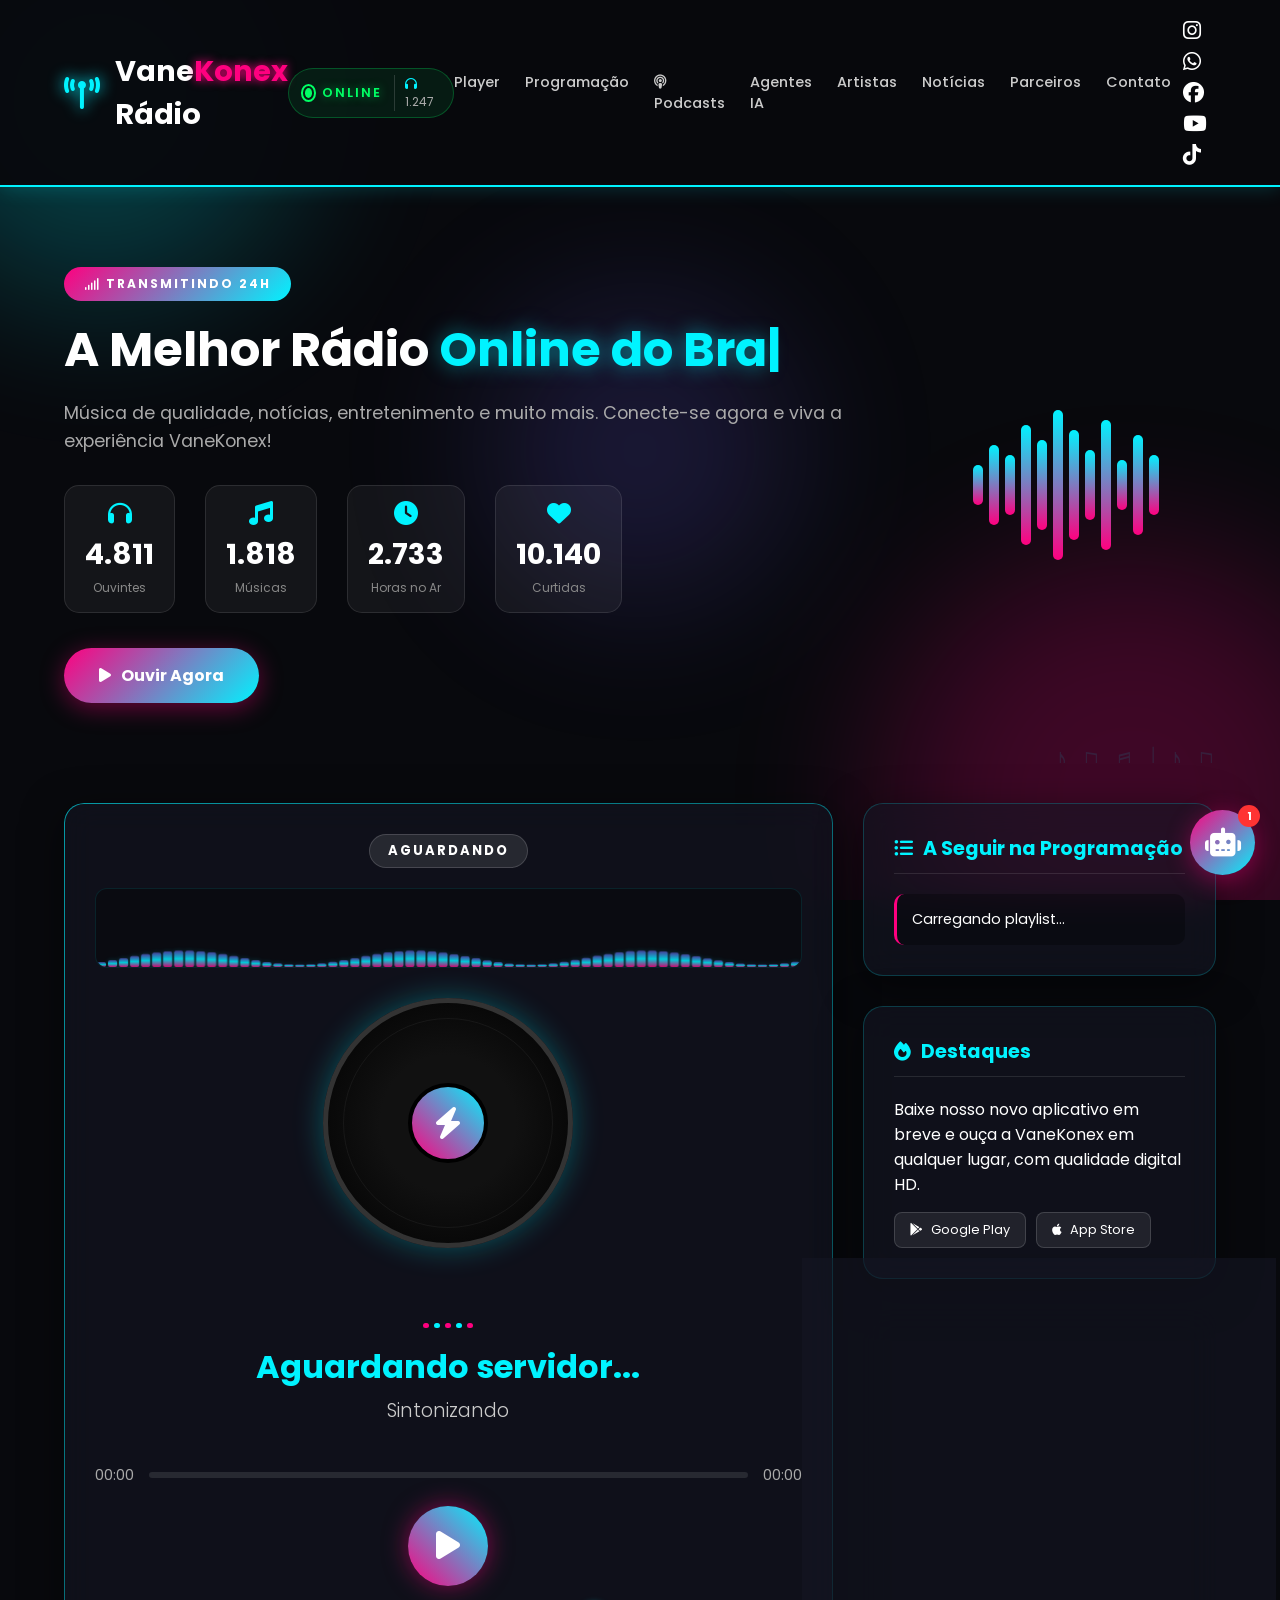
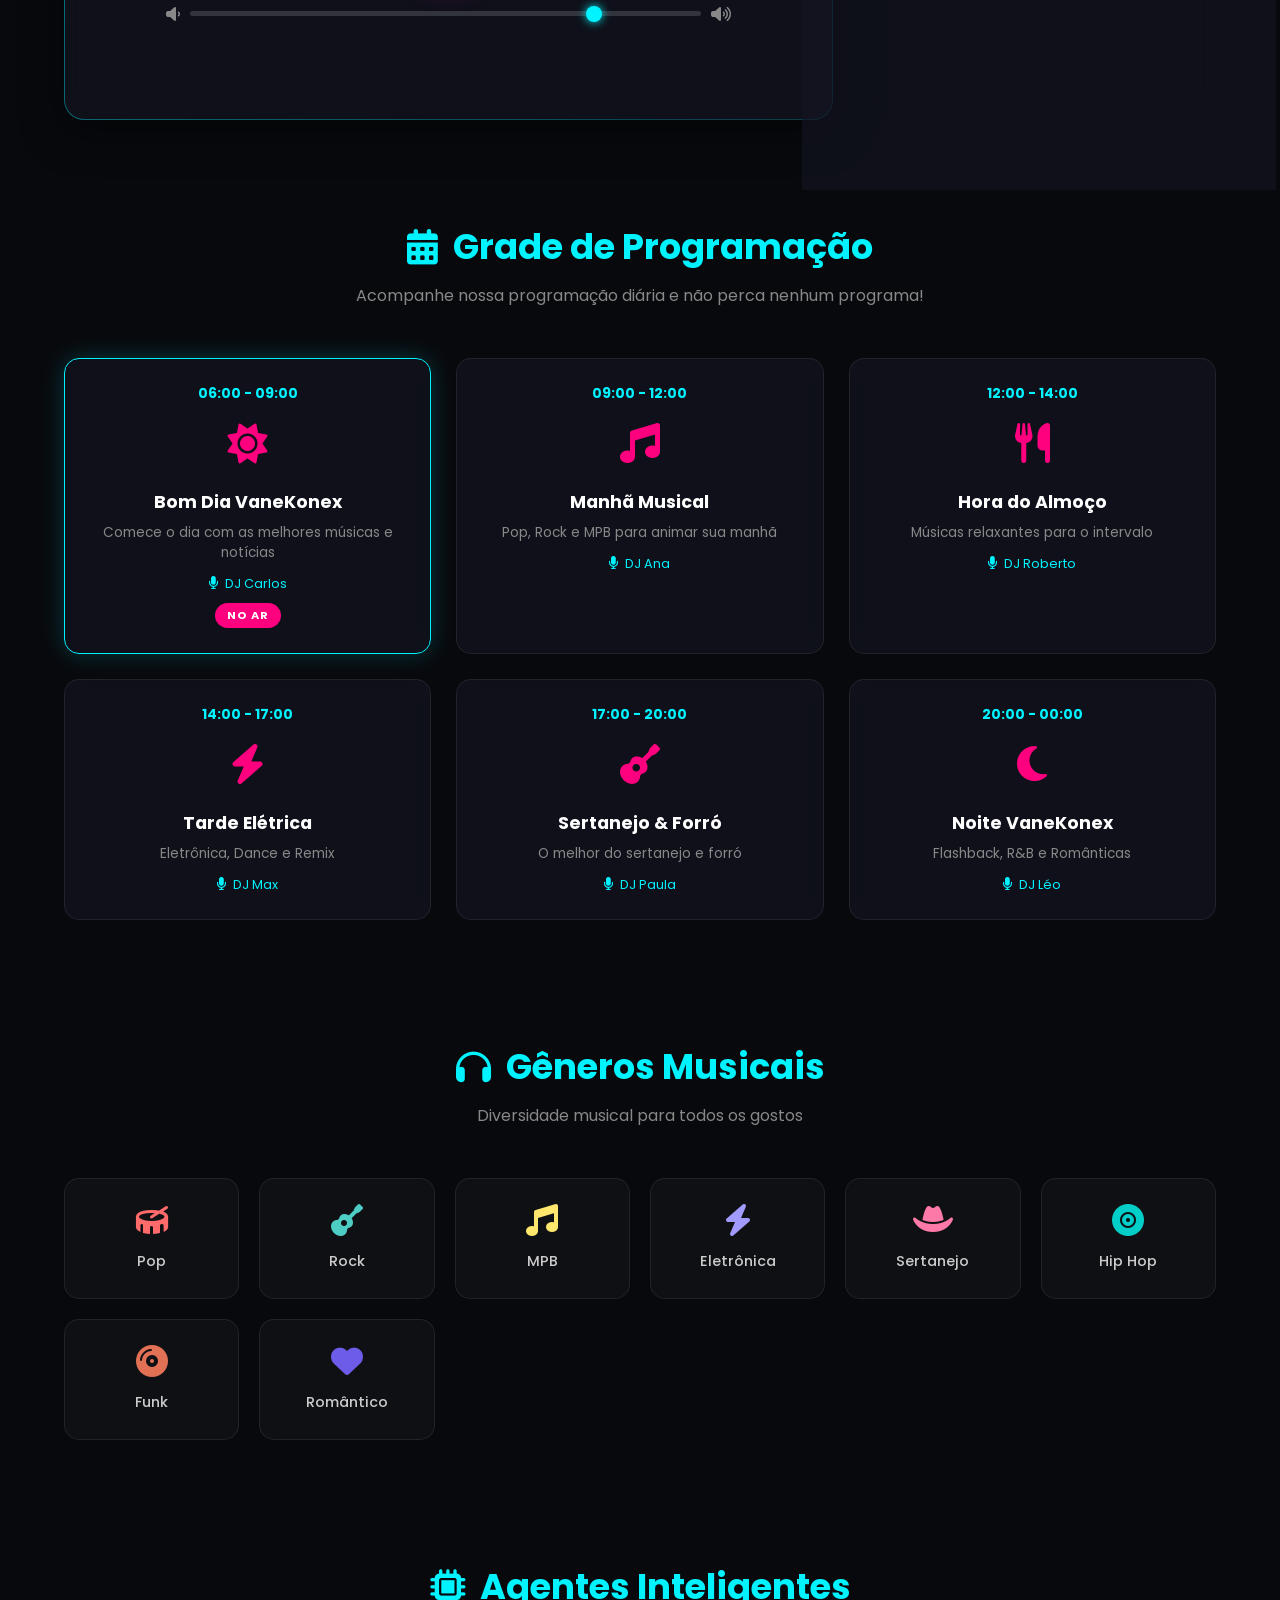
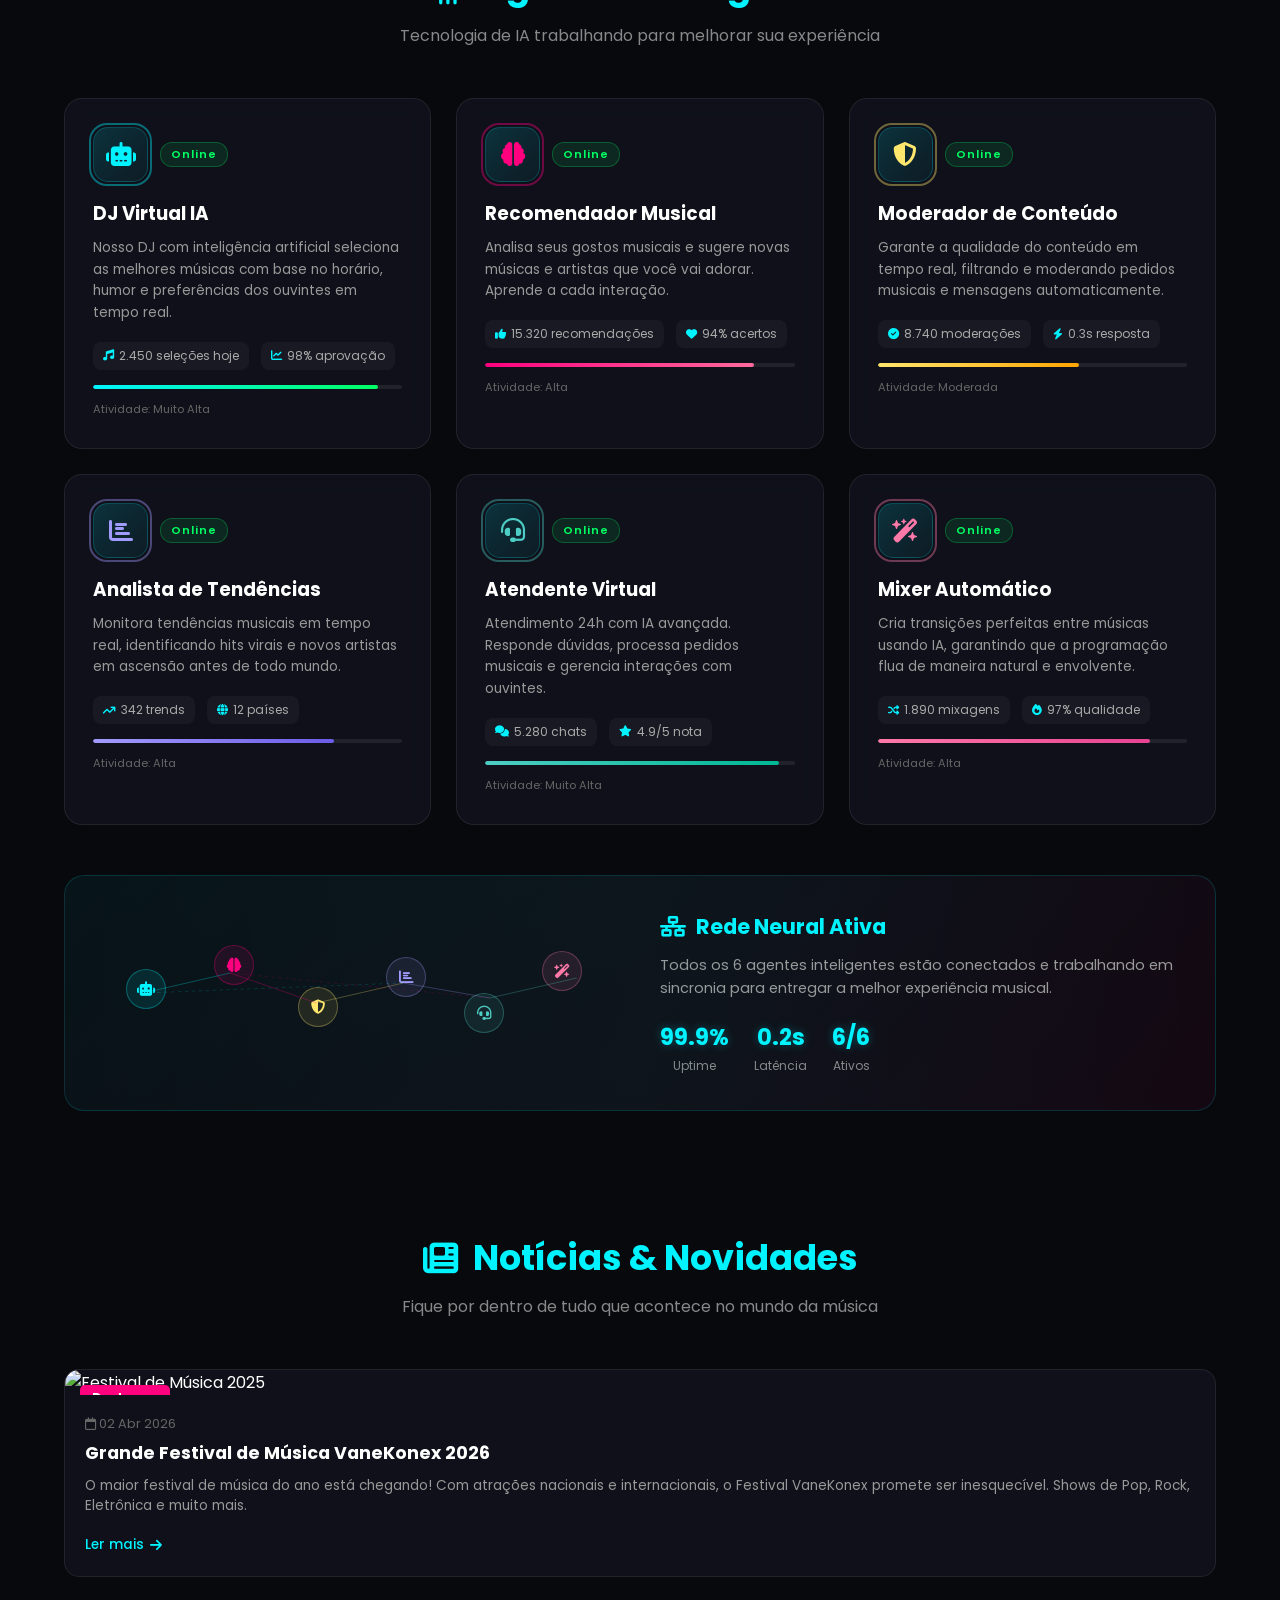
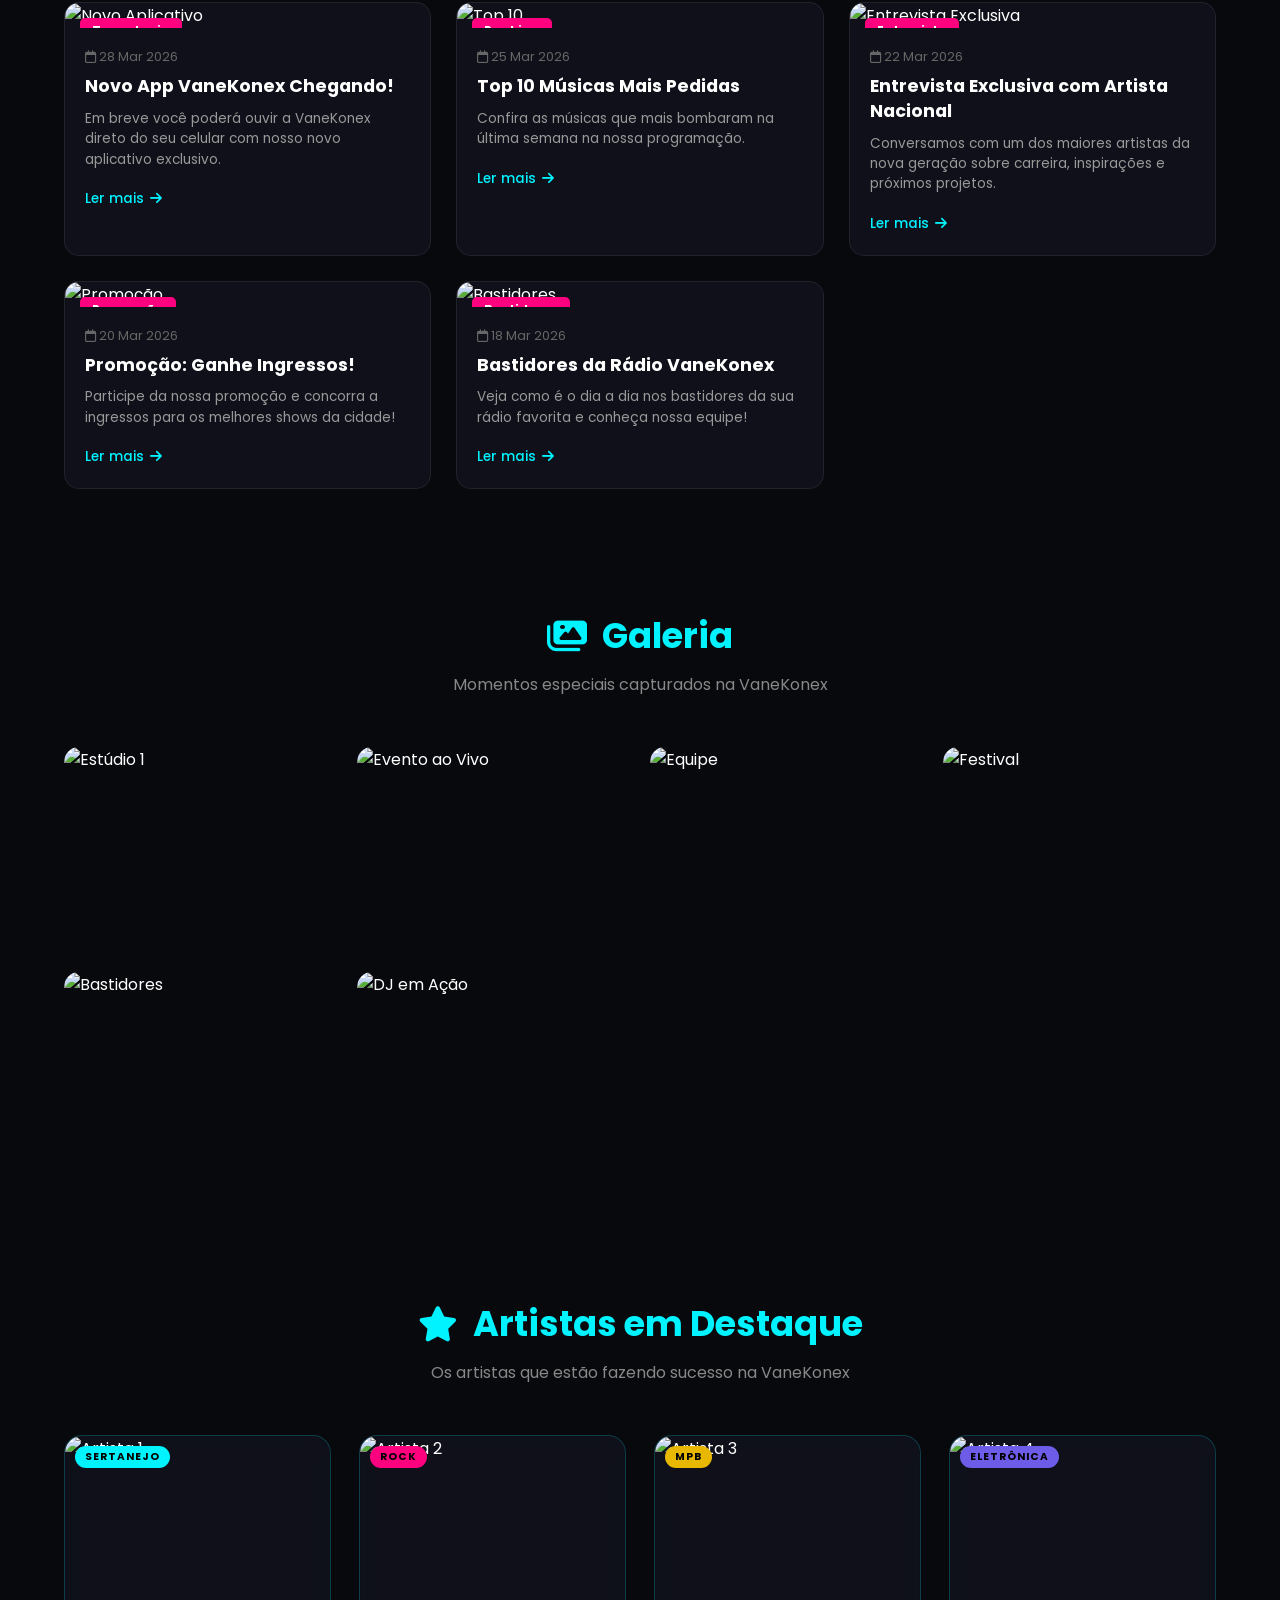
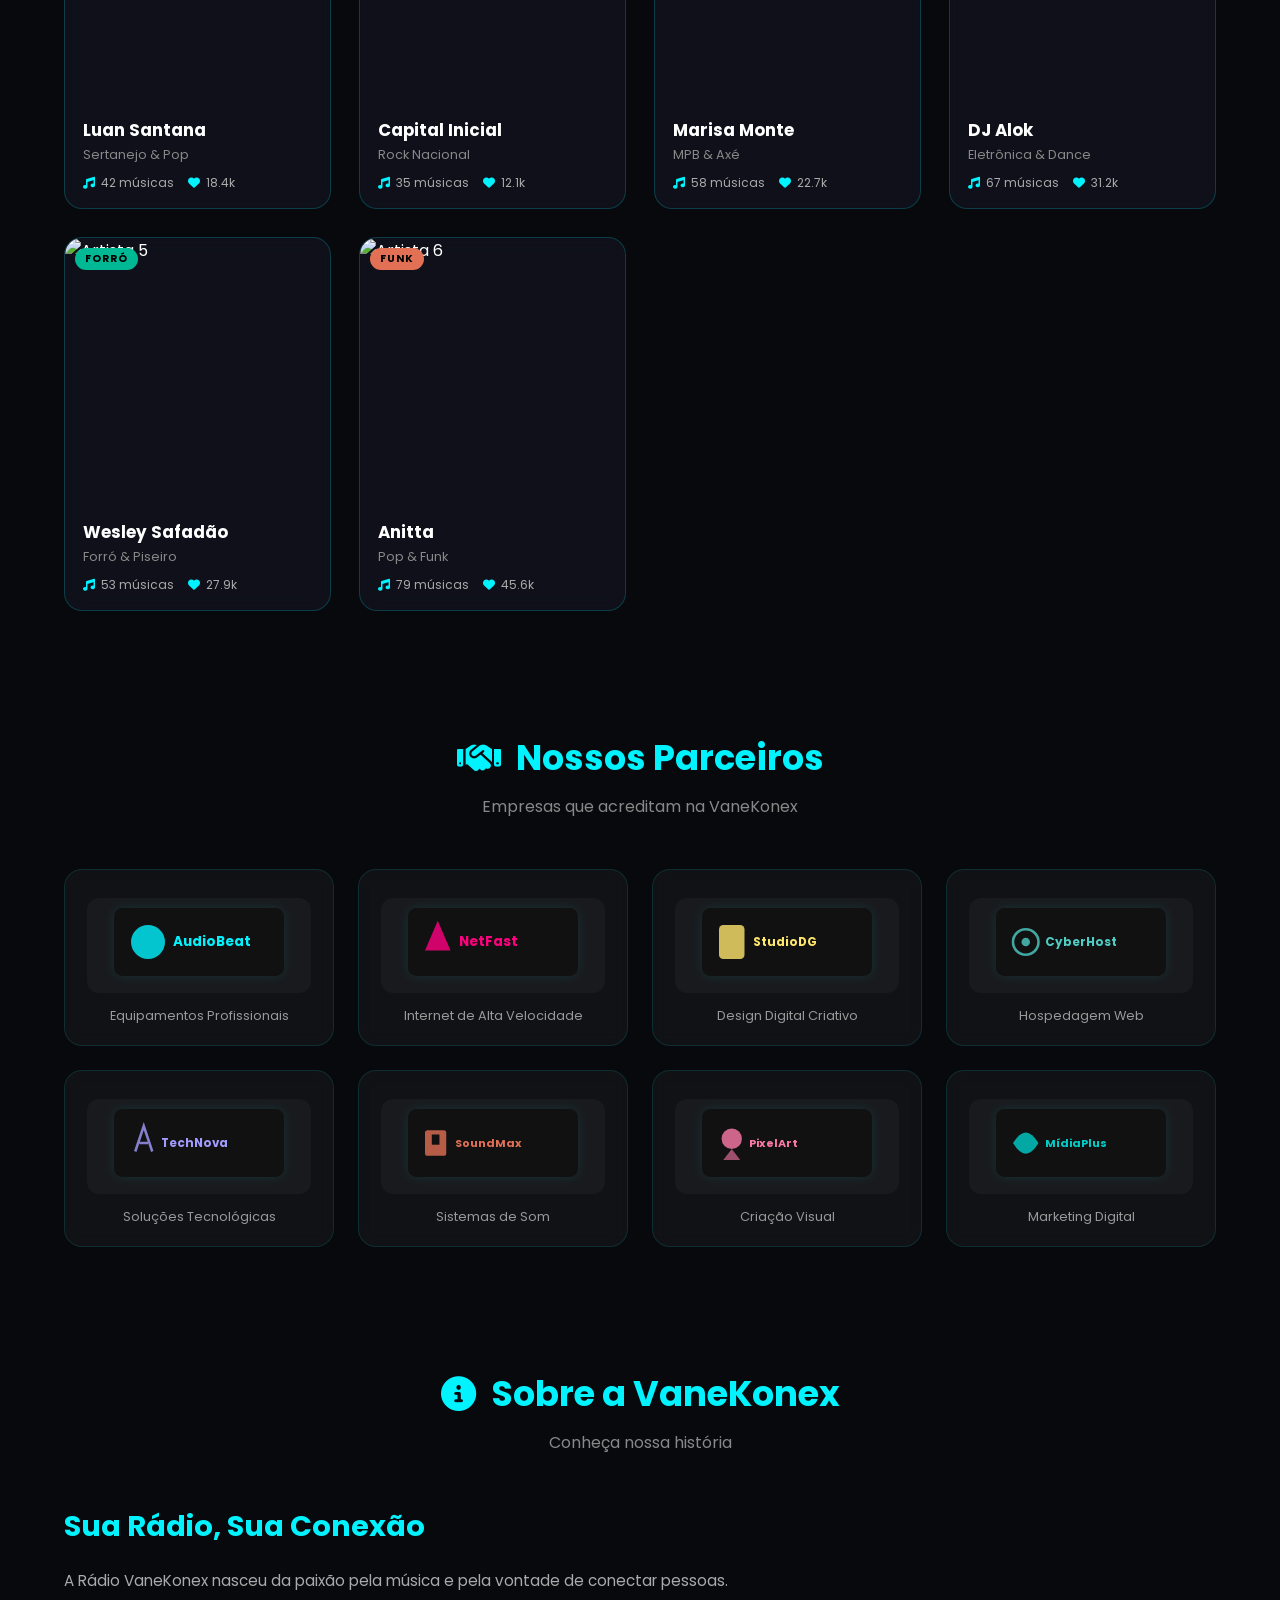
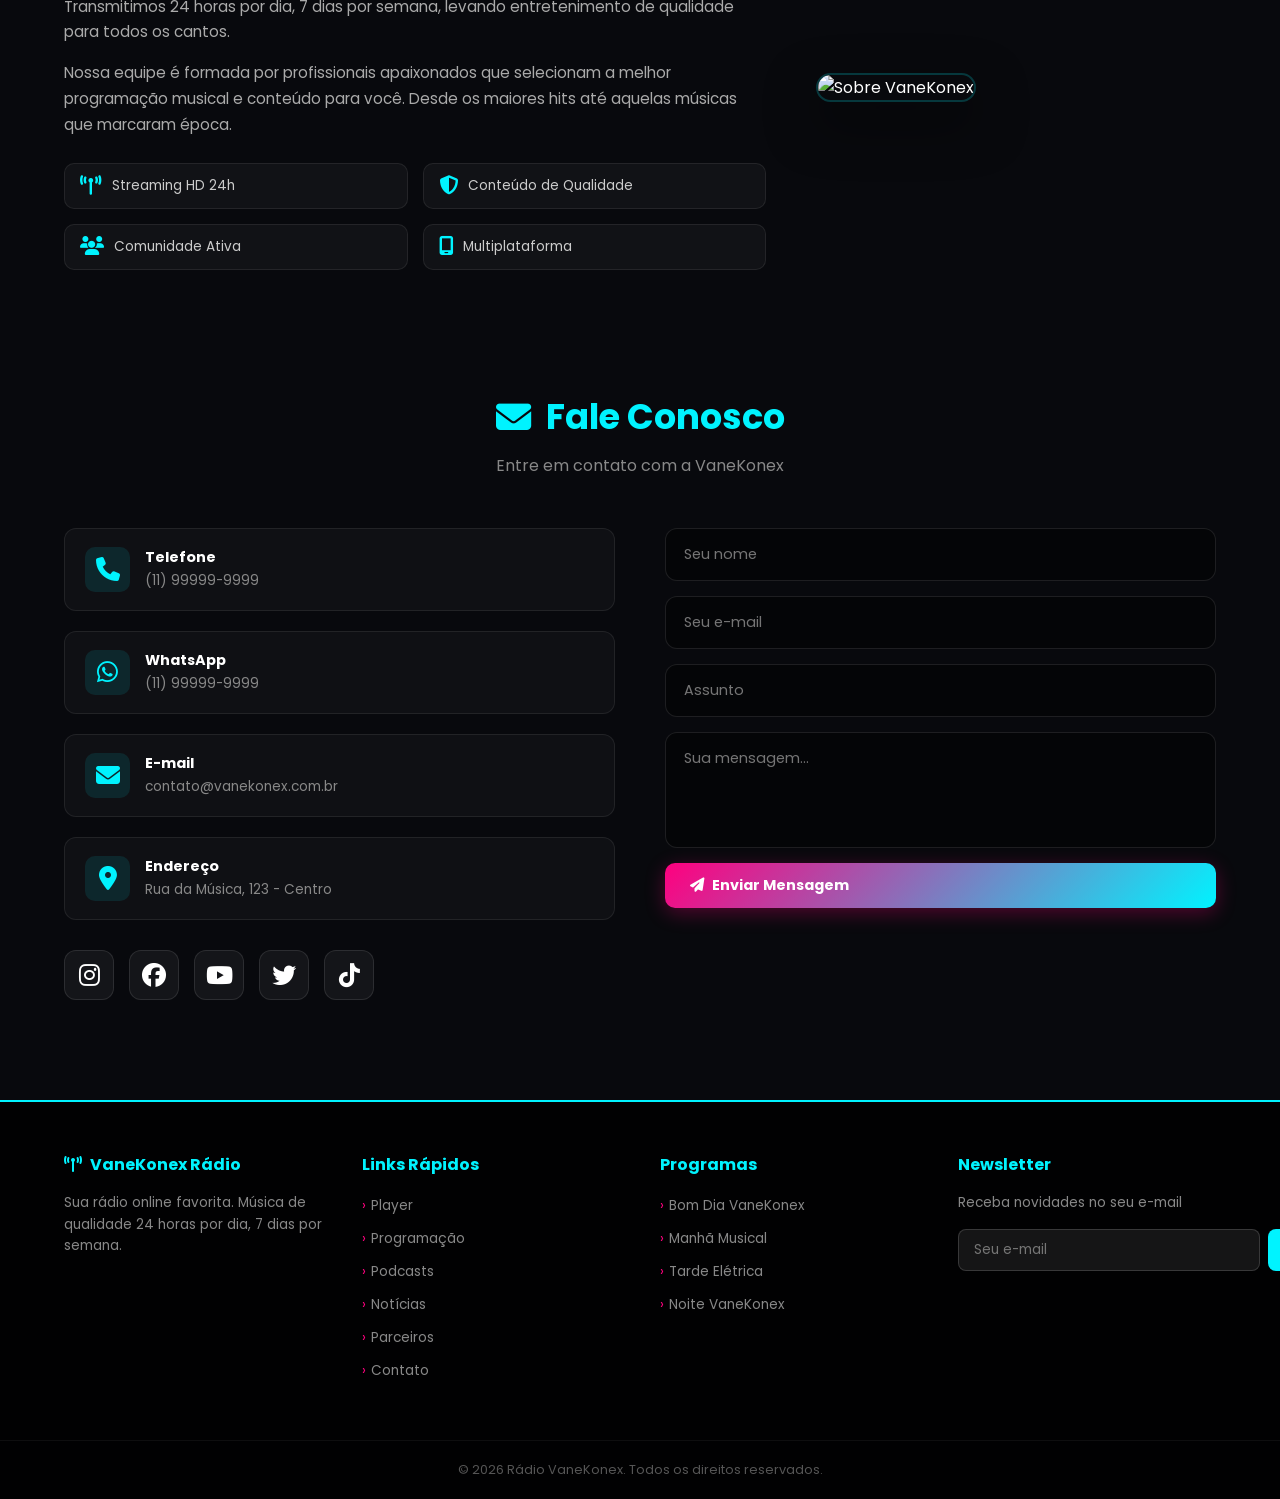
==== commit 232e662b: "Add podcast page with video embeds, admin panel, and animations Agent-Logs-Url: https://github.com/u" ====
--- a/index.html
+++ b/index.html
@@ -33,6 +33,7 @@
         <nav class="nav-links">
             <a href="#player-section">Player</a>
             <a href="#programacao">Programação</a>
+            <a href="podcast.html"><i class="fa-solid fa-podcast"></i> Podcasts</a>
             <a href="#agentes">Agentes IA</a>
             <a href="#artistas">Artistas</a>
             <a href="#noticias">Notícias</a>
@@ -869,6 +870,7 @@
                 <ul>
                     <li><a href="#player-section">Player</a></li>
                     <li><a href="#programacao">Programação</a></li>
+                    <li><a href="podcast.html">Podcasts</a></li>
                     <li><a href="#noticias">Notícias</a></li>
                     <li><a href="#parceiros">Parceiros</a></li>
                     <li><a href="#contato">Contato</a></li>
--- a/style.css
+++ b/style.css
@@ -98,7 +98,7 @@
     position: sticky;
     top: 0;
     z-index: 1000;
-    transition: all 0.3s;
+    transition: padding 0.3s, background 0.3s;
 }
 header.scrolled {
     padding: 10px 5%;
@@ -1008,7 +1008,7 @@
     border-radius: 50%;
     pointer-events: none;
     z-index: 9999;
-    transform: translate(-50%, -50%);
+    will-change: transform;
     transition: opacity 0.3s;
     opacity: 0;
 }
@@ -1671,4 +1671,486 @@
 }
 @media (max-width: 600px) {
     .smoke-container { height: 90px; }
+}
+
+/* =============================================
+   PODCAST PAGE STYLES
+   ============================================= */
+
+/* Active nav link */
+.nav-links .active-link {
+    color: var(--neon-cyan) !important;
+    text-shadow: 0 0 12px rgba(0, 243, 255, 0.5);
+}
+
+/* Podcast Hero */
+.podcast-hero {
+    display: flex;
+    align-items: center;
+    justify-content: space-between;
+    padding: 80px 5% 60px;
+    min-height: 45vh;
+    gap: 40px;
+    position: relative;
+    overflow: hidden;
+}
+.podcast-hero::before {
+    content: '';
+    position: absolute;
+    top: -50%;
+    right: -10%;
+    width: 500px;
+    height: 500px;
+    background: radial-gradient(circle, rgba(108,92,231,0.15), transparent 70%);
+    border-radius: 50%;
+    animation: float 18s infinite alternate ease-in-out;
+    pointer-events: none;
+}
+.podcast-hero-content {
+    flex: 1;
+    max-width: 600px;
+}
+.podcast-hero-badge {
+    display: inline-flex;
+    align-items: center;
+    gap: 8px;
+    background: rgba(0, 243, 255, 0.1);
+    border: 1px solid rgba(0, 243, 255, 0.3);
+    padding: 6px 16px;
+    border-radius: 20px;
+    font-size: 0.75rem;
+    font-weight: 700;
+    color: var(--neon-cyan);
+    letter-spacing: 2px;
+    text-transform: uppercase;
+    margin-bottom: 20px;
+    animation: fadeInDown 0.8s ease;
+}
+.podcast-hero-title {
+    font-size: 2.5rem;
+    font-weight: 700;
+    line-height: 1.2;
+    margin-bottom: 15px;
+    animation: fadeInDown 1s ease;
+}
+.neon-text {
+    background: linear-gradient(90deg, var(--neon-cyan), var(--neon-magenta));
+    -webkit-background-clip: text;
+    -webkit-text-fill-color: transparent;
+    background-clip: text;
+}
+.podcast-hero-desc {
+    font-size: 1rem;
+    color: #aaa;
+    line-height: 1.6;
+    margin-bottom: 30px;
+    animation: fadeInUp 1s ease 0.3s both;
+}
+.podcast-hero-stats {
+    display: flex;
+    gap: 30px;
+    animation: fadeInUp 1s ease 0.5s both;
+}
+.podcast-stat {
+    display: flex;
+    flex-direction: column;
+    align-items: center;
+    gap: 4px;
+}
+.podcast-stat i {
+    font-size: 1.3rem;
+    color: var(--neon-cyan);
+}
+.podcast-stat-num {
+    font-size: 1.3rem;
+    font-weight: 700;
+    color: #fff;
+}
+.podcast-stat span:last-child {
+    font-size: 0.75rem;
+    color: #888;
+}
+
+/* Podcast Hero Waveform */
+.podcast-hero-visual {
+    flex: 0 0 auto;
+    animation: fadeInUp 1.2s ease 0.4s both;
+}
+.podcast-waveform {
+    display: flex;
+    align-items: flex-end;
+    gap: 5px;
+    height: 120px;
+}
+.pw-bar {
+    width: 8px;
+    background: linear-gradient(to top, var(--neon-cyan), var(--neon-magenta));
+    border-radius: 4px;
+    animation: podcastWave 1.2s ease-in-out infinite alternate;
+}
+.pw-bar:nth-child(1)  { height: 30px; animation-delay: 0s; }
+.pw-bar:nth-child(2)  { height: 50px; animation-delay: 0.1s; }
+.pw-bar:nth-child(3)  { height: 70px; animation-delay: 0.2s; }
+.pw-bar:nth-child(4)  { height: 90px; animation-delay: 0.3s; }
+.pw-bar:nth-child(5)  { height: 60px; animation-delay: 0.15s; }
+.pw-bar:nth-child(6)  { height: 100px; animation-delay: 0.25s; }
+.pw-bar:nth-child(7)  { height: 80px; animation-delay: 0.35s; }
+.pw-bar:nth-child(8)  { height: 45px; animation-delay: 0.05s; }
+.pw-bar:nth-child(9)  { height: 95px; animation-delay: 0.4s; }
+.pw-bar:nth-child(10) { height: 55px; animation-delay: 0.2s; }
+.pw-bar:nth-child(11) { height: 75px; animation-delay: 0.3s; }
+.pw-bar:nth-child(12) { height: 40px; animation-delay: 0.1s; }
+.pw-bar:nth-child(13) { height: 85px; animation-delay: 0.35s; }
+.pw-bar:nth-child(14) { height: 65px; animation-delay: 0.15s; }
+.pw-bar:nth-child(15) { height: 50px; animation-delay: 0.25s; }
+.pw-bar:nth-child(16) { height: 35px; animation-delay: 0.05s; }
+
+@keyframes podcastWave {
+    0% { transform: scaleY(0.4); }
+    100% { transform: scaleY(1); }
+}
+
+@keyframes fadeInDown {
+    from { opacity: 0; transform: translateY(-30px); }
+    to { opacity: 1; transform: translateY(0); }
+}
+
+@keyframes fadeInUp {
+    from { opacity: 0; transform: translateY(30px); }
+    to { opacity: 1; transform: translateY(0); }
+}
+
+/* Podcast Section */
+.podcast-section {
+    padding: 40px 5% 60px;
+}
+
+/* Podcast Grid */
+.podcast-grid {
+    display: grid;
+    grid-template-columns: repeat(auto-fill, minmax(340px, 1fr));
+    gap: 30px;
+    margin-top: 30px;
+}
+
+/* Podcast Card */
+.podcast-card {
+    background: var(--glass-bg);
+    backdrop-filter: blur(15px);
+    border: 1px solid var(--glass-border);
+    border-radius: 16px;
+    overflow: hidden;
+    transition: transform 0.4s ease, box-shadow 0.4s ease, border-color 0.4s ease;
+    animation: fadeInUp 0.6s ease both;
+}
+.podcast-card:hover {
+    transform: translateY(-8px) scale(1.02);
+    box-shadow: 0 20px 60px rgba(0, 243, 255, 0.15), 0 0 30px rgba(0, 243, 255, 0.08);
+    border-color: rgba(0, 243, 255, 0.4);
+}
+
+.podcast-video-wrap {
+    position: relative;
+    width: 100%;
+    padding-top: 56.25%; /* 16:9 aspect ratio */
+    background: #0a0b10;
+}
+.podcast-video-wrap iframe {
+    position: absolute;
+    top: 0;
+    left: 0;
+    width: 100%;
+    height: 100%;
+    border: none;
+}
+.podcast-card-badge {
+    position: absolute;
+    top: 12px;
+    left: 12px;
+    padding: 4px 12px;
+    border-radius: 12px;
+    font-size: 0.7rem;
+    font-weight: 700;
+    color: #000;
+    text-transform: uppercase;
+    letter-spacing: 1px;
+    z-index: 2;
+}
+
+.podcast-card-info {
+    padding: 20px;
+}
+.podcast-card-info h3 {
+    font-size: 1rem;
+    font-weight: 700;
+    color: #fff;
+    margin-bottom: 8px;
+    line-height: 1.4;
+}
+.podcast-card-info p {
+    font-size: 0.85rem;
+    color: #999;
+    line-height: 1.5;
+    margin-bottom: 12px;
+}
+.podcast-card-meta {
+    display: flex;
+    gap: 16px;
+    font-size: 0.75rem;
+    color: #777;
+}
+.podcast-card-meta i {
+    color: var(--neon-cyan);
+    margin-right: 4px;
+}
+
+/* Podcast Empty State */
+.podcast-empty {
+    display: flex;
+    flex-direction: column;
+    align-items: center;
+    justify-content: center;
+    padding: 60px 20px;
+    text-align: center;
+    color: #666;
+}
+.podcast-empty i {
+    font-size: 3rem;
+    color: var(--neon-cyan);
+    margin-bottom: 16px;
+    opacity: 0.4;
+}
+.podcast-empty h3 {
+    font-size: 1.2rem;
+    color: #aaa;
+    margin-bottom: 8px;
+}
+
+/* Podcast Admin Section */
+.podcast-admin-section {
+    padding: 40px 5% 80px;
+}
+.podcast-admin-panel {
+    max-width: 800px;
+    margin: 30px auto 0;
+}
+
+/* Admin Auth */
+.admin-auth {
+    text-align: center;
+    padding: 30px 20px;
+}
+.admin-auth h3 {
+    font-size: 1.3rem;
+    color: var(--neon-cyan);
+    margin-bottom: 10px;
+}
+.admin-auth p {
+    color: #888;
+    margin-bottom: 20px;
+}
+.admin-login-form {
+    display: flex;
+    gap: 10px;
+    justify-content: center;
+    max-width: 400px;
+    margin: 0 auto;
+}
+.admin-login-form input {
+    flex: 1;
+    padding: 12px 16px;
+    background: rgba(255, 255, 255, 0.05);
+    border: 1px solid rgba(0, 243, 255, 0.2);
+    border-radius: 10px;
+    color: #fff;
+    font-size: 0.9rem;
+    outline: none;
+    transition: border-color 0.3s ease, box-shadow 0.3s ease;
+}
+.admin-login-form input:focus {
+    border-color: var(--neon-cyan);
+    box-shadow: 0 0 15px rgba(0, 243, 255, 0.15);
+}
+.admin-login-form input.input-error {
+    border-color: #ff4757;
+    box-shadow: 0 0 15px rgba(255, 71, 87, 0.2);
+    animation: shake 0.5s ease;
+}
+.admin-hint {
+    display: block;
+    margin-top: 12px;
+    color: #555;
+    font-size: 0.75rem;
+}
+
+@keyframes shake {
+    0%, 100% { transform: translateX(0); }
+    20%, 60% { transform: translateX(-6px); }
+    40%, 80% { transform: translateX(6px); }
+}
+
+/* Admin Content */
+.admin-toolbar {
+    display: flex;
+    justify-content: space-between;
+    align-items: center;
+    margin-bottom: 24px;
+}
+.admin-toolbar h3 {
+    font-size: 1.1rem;
+    color: var(--neon-cyan);
+}
+
+.btn-neon-sm {
+    padding: 8px 16px;
+    background: rgba(255, 255, 255, 0.06);
+    border: 1px solid rgba(255, 255, 255, 0.15);
+    border-radius: 8px;
+    color: #aaa;
+    font-size: 0.8rem;
+    cursor: pointer;
+    transition: all 0.3s ease;
+}
+.btn-neon-sm:hover {
+    background: rgba(255, 71, 87, 0.15);
+    border-color: #ff4757;
+    color: #ff4757;
+}
+
+/* Admin Add Form */
+.admin-add-form {
+    background: rgba(255, 255, 255, 0.03);
+    border: 1px solid rgba(0, 243, 255, 0.1);
+    border-radius: 14px;
+    padding: 24px;
+    margin-bottom: 30px;
+}
+.admin-add-form h4 {
+    color: #ddd;
+    margin-bottom: 16px;
+    font-size: 0.95rem;
+}
+.admin-form-grid {
+    display: grid;
+    grid-template-columns: 1fr 1fr;
+    gap: 12px;
+    margin-bottom: 16px;
+}
+.admin-form-grid input,
+.admin-form-grid select {
+    padding: 12px 14px;
+    background: rgba(255, 255, 255, 0.05);
+    border: 1px solid rgba(0, 243, 255, 0.15);
+    border-radius: 10px;
+    color: #fff;
+    font-size: 0.85rem;
+    outline: none;
+    transition: border-color 0.3s ease;
+}
+.admin-form-grid input:focus,
+.admin-form-grid select:focus {
+    border-color: var(--neon-cyan);
+}
+.admin-form-grid select {
+    cursor: pointer;
+}
+.admin-form-grid select option {
+    background: #1a1a2e;
+    color: #fff;
+}
+
+/* Admin Episode List */
+.admin-ep-list {
+    display: flex;
+    flex-direction: column;
+    gap: 10px;
+}
+.admin-list h4 {
+    color: #ddd;
+    margin-bottom: 14px;
+    font-size: 0.95rem;
+}
+.admin-ep-item {
+    display: flex;
+    align-items: center;
+    justify-content: space-between;
+    background: rgba(255, 255, 255, 0.03);
+    border: 1px solid rgba(255, 255, 255, 0.06);
+    border-radius: 10px;
+    padding: 14px 18px;
+    transition: all 0.3s ease;
+}
+.admin-ep-item:hover {
+    background: rgba(0, 243, 255, 0.04);
+    border-color: rgba(0, 243, 255, 0.15);
+}
+.admin-ep-info {
+    display: flex;
+    flex-direction: column;
+    gap: 4px;
+}
+.admin-ep-info strong {
+    font-size: 0.9rem;
+    color: #fff;
+}
+.admin-ep-info small {
+    font-size: 0.75rem;
+    color: #777;
+}
+.admin-no-eps {
+    text-align: center;
+    color: #555;
+    padding: 20px;
+}
+
+.btn-icon {
+    width: 36px;
+    height: 36px;
+    border-radius: 8px;
+    border: none;
+    cursor: pointer;
+    display: flex;
+    align-items: center;
+    justify-content: center;
+    font-size: 0.85rem;
+    transition: all 0.3s ease;
+}
+.btn-danger {
+    background: rgba(255, 71, 87, 0.1);
+    color: #ff4757;
+    border: 1px solid rgba(255, 71, 87, 0.2);
+}
+.btn-danger:hover {
+    background: rgba(255, 71, 87, 0.25);
+    transform: scale(1.1);
+}
+
+/* Podcast Page Responsive */
+@media (max-width: 768px) {
+    .podcast-hero {
+        flex-direction: column;
+        text-align: center;
+        padding: 60px 5% 40px;
+    }
+    .podcast-hero-stats {
+        justify-content: center;
+    }
+    .podcast-hero-title {
+        font-size: 1.8rem;
+    }
+    .podcast-grid {
+        grid-template-columns: 1fr;
+    }
+    .admin-form-grid {
+        grid-template-columns: 1fr;
+    }
+    .admin-login-form {
+        flex-direction: column;
+    }
+    .podcast-waveform {
+        height: 80px;
+    }
+    .pw-bar {
+        width: 6px;
+    }
 }
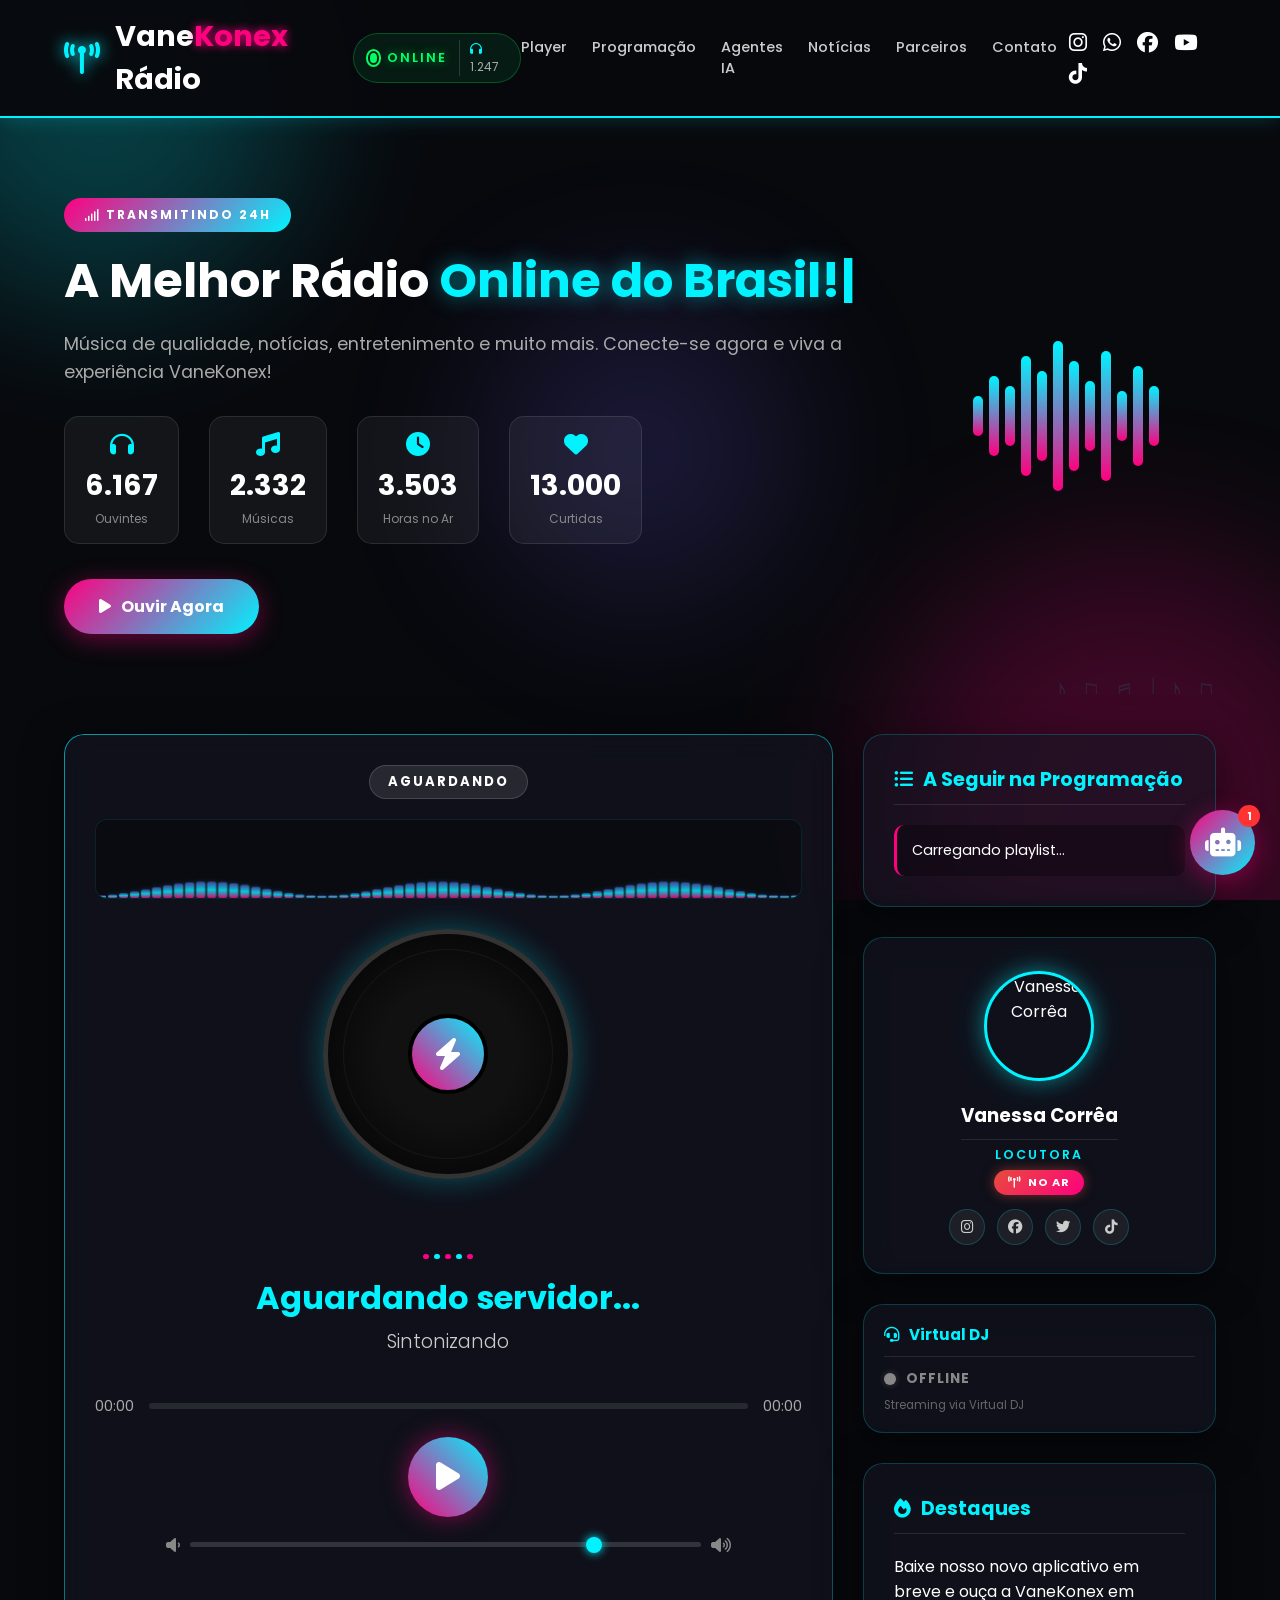
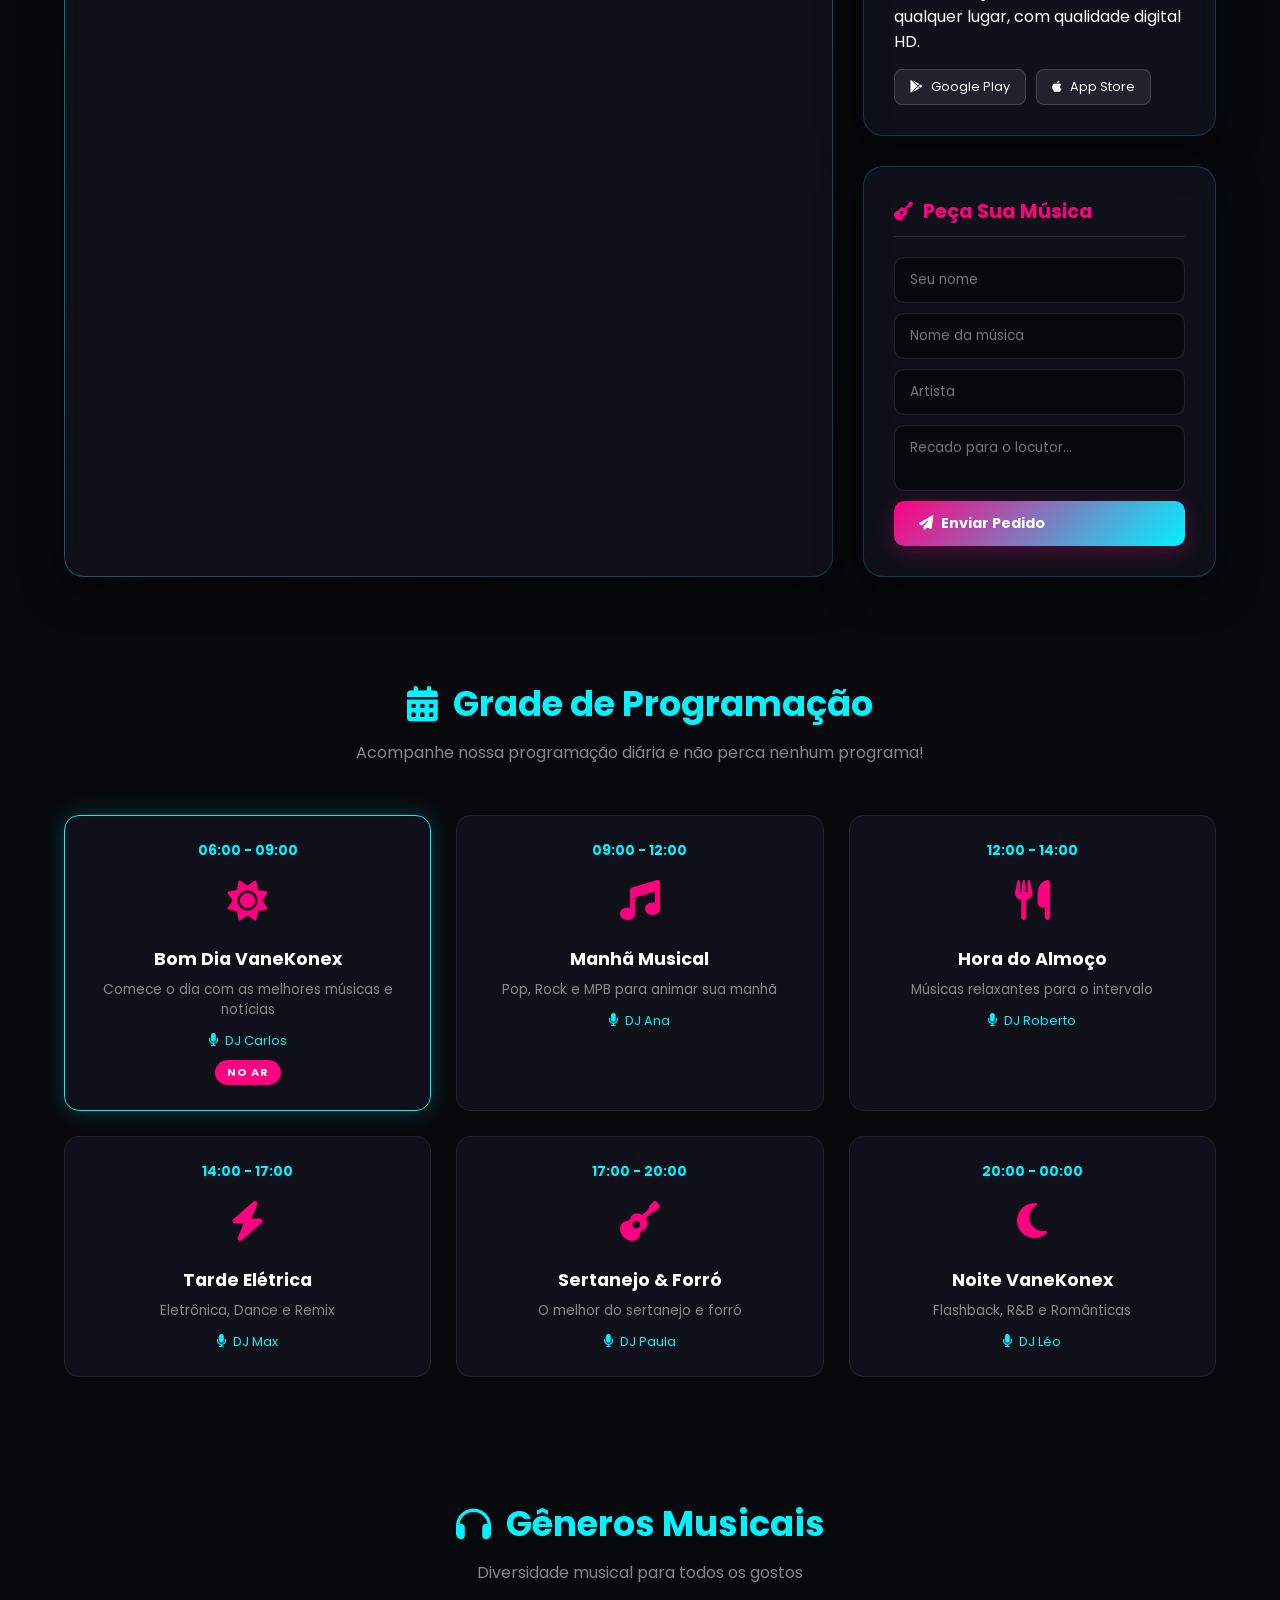
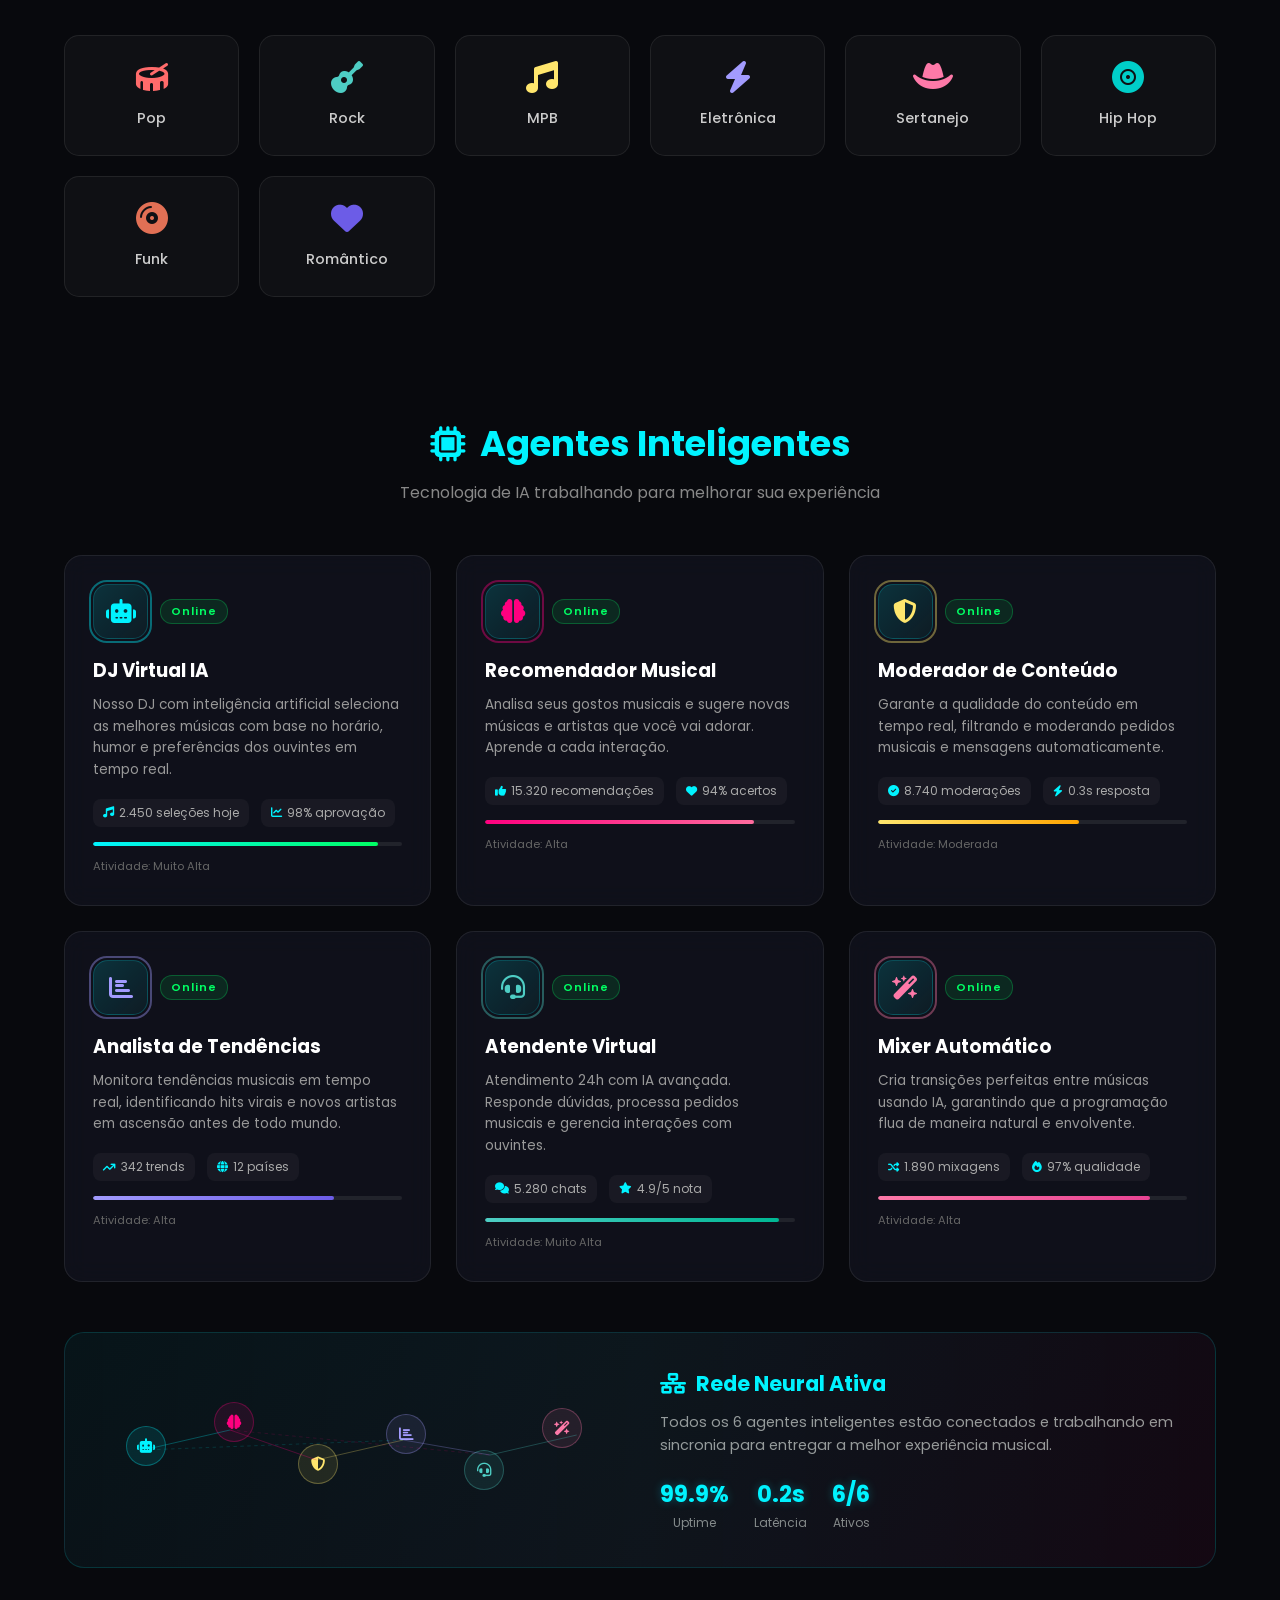
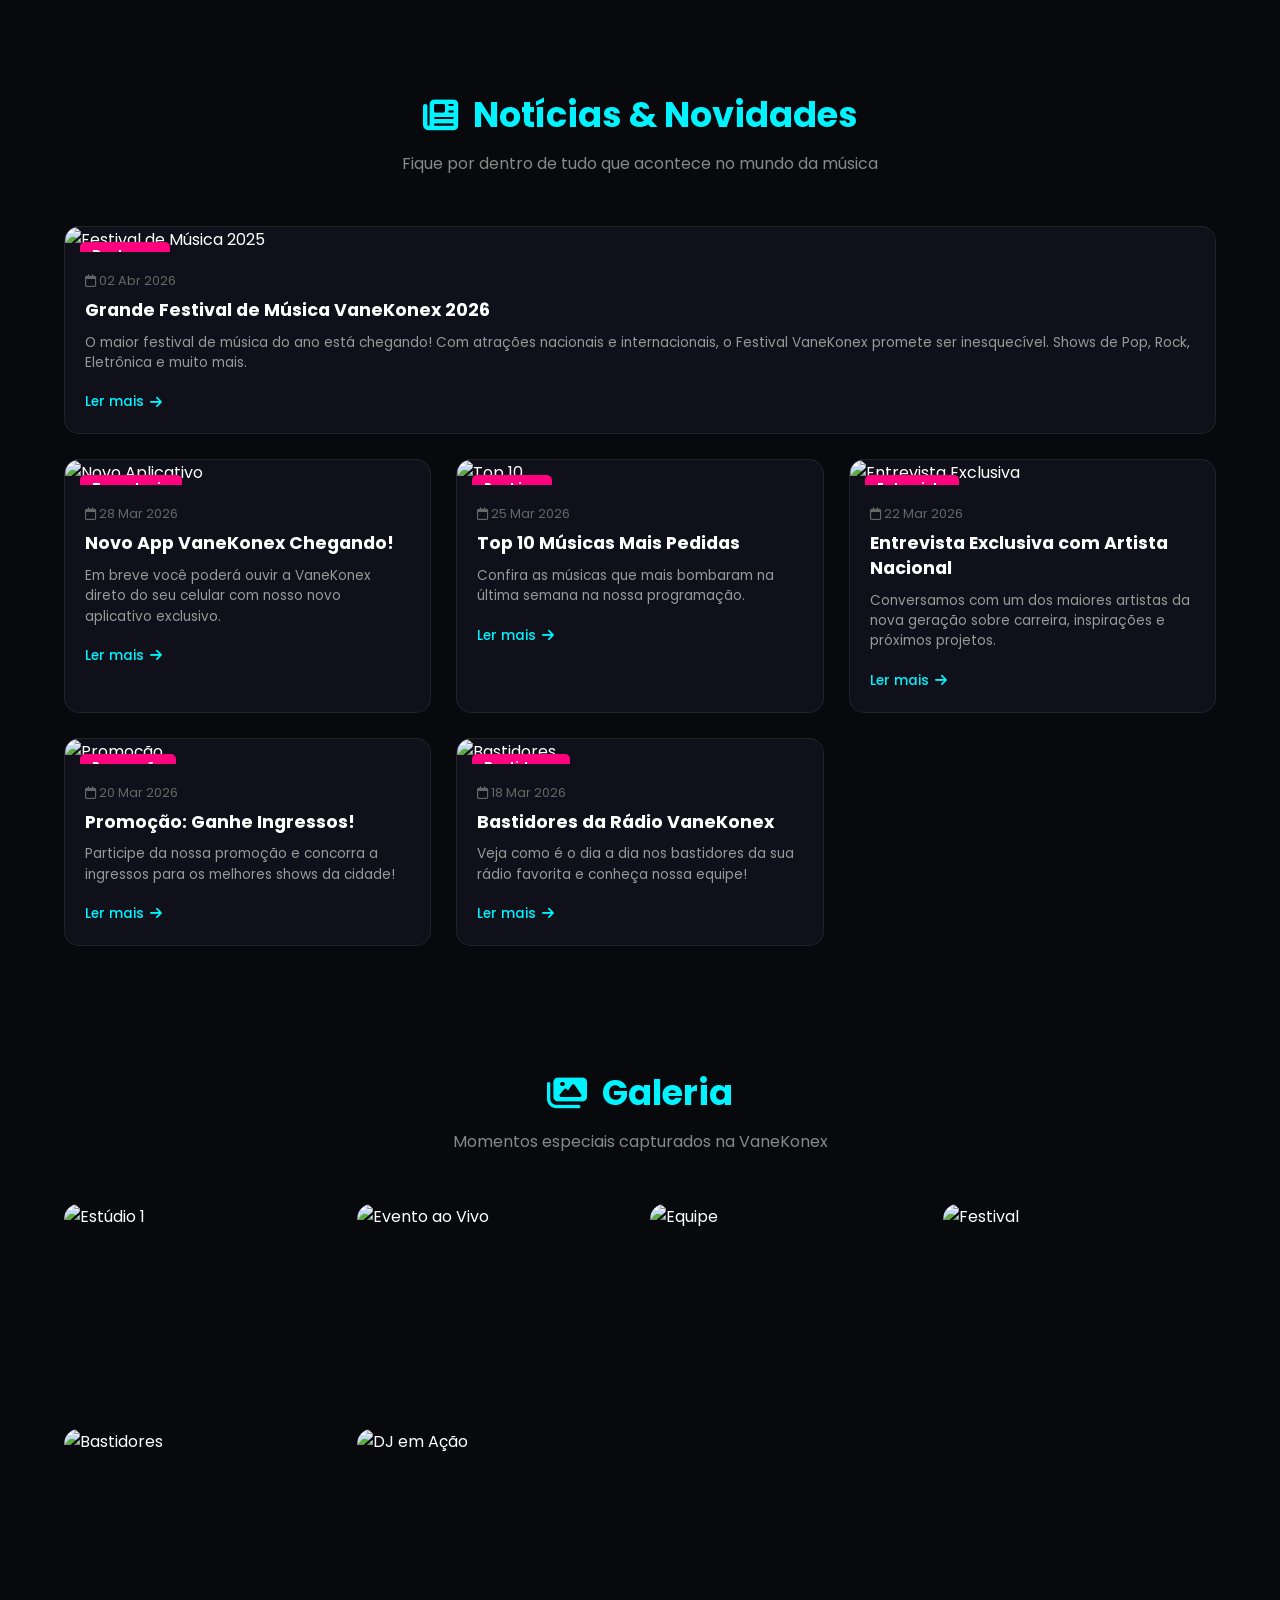
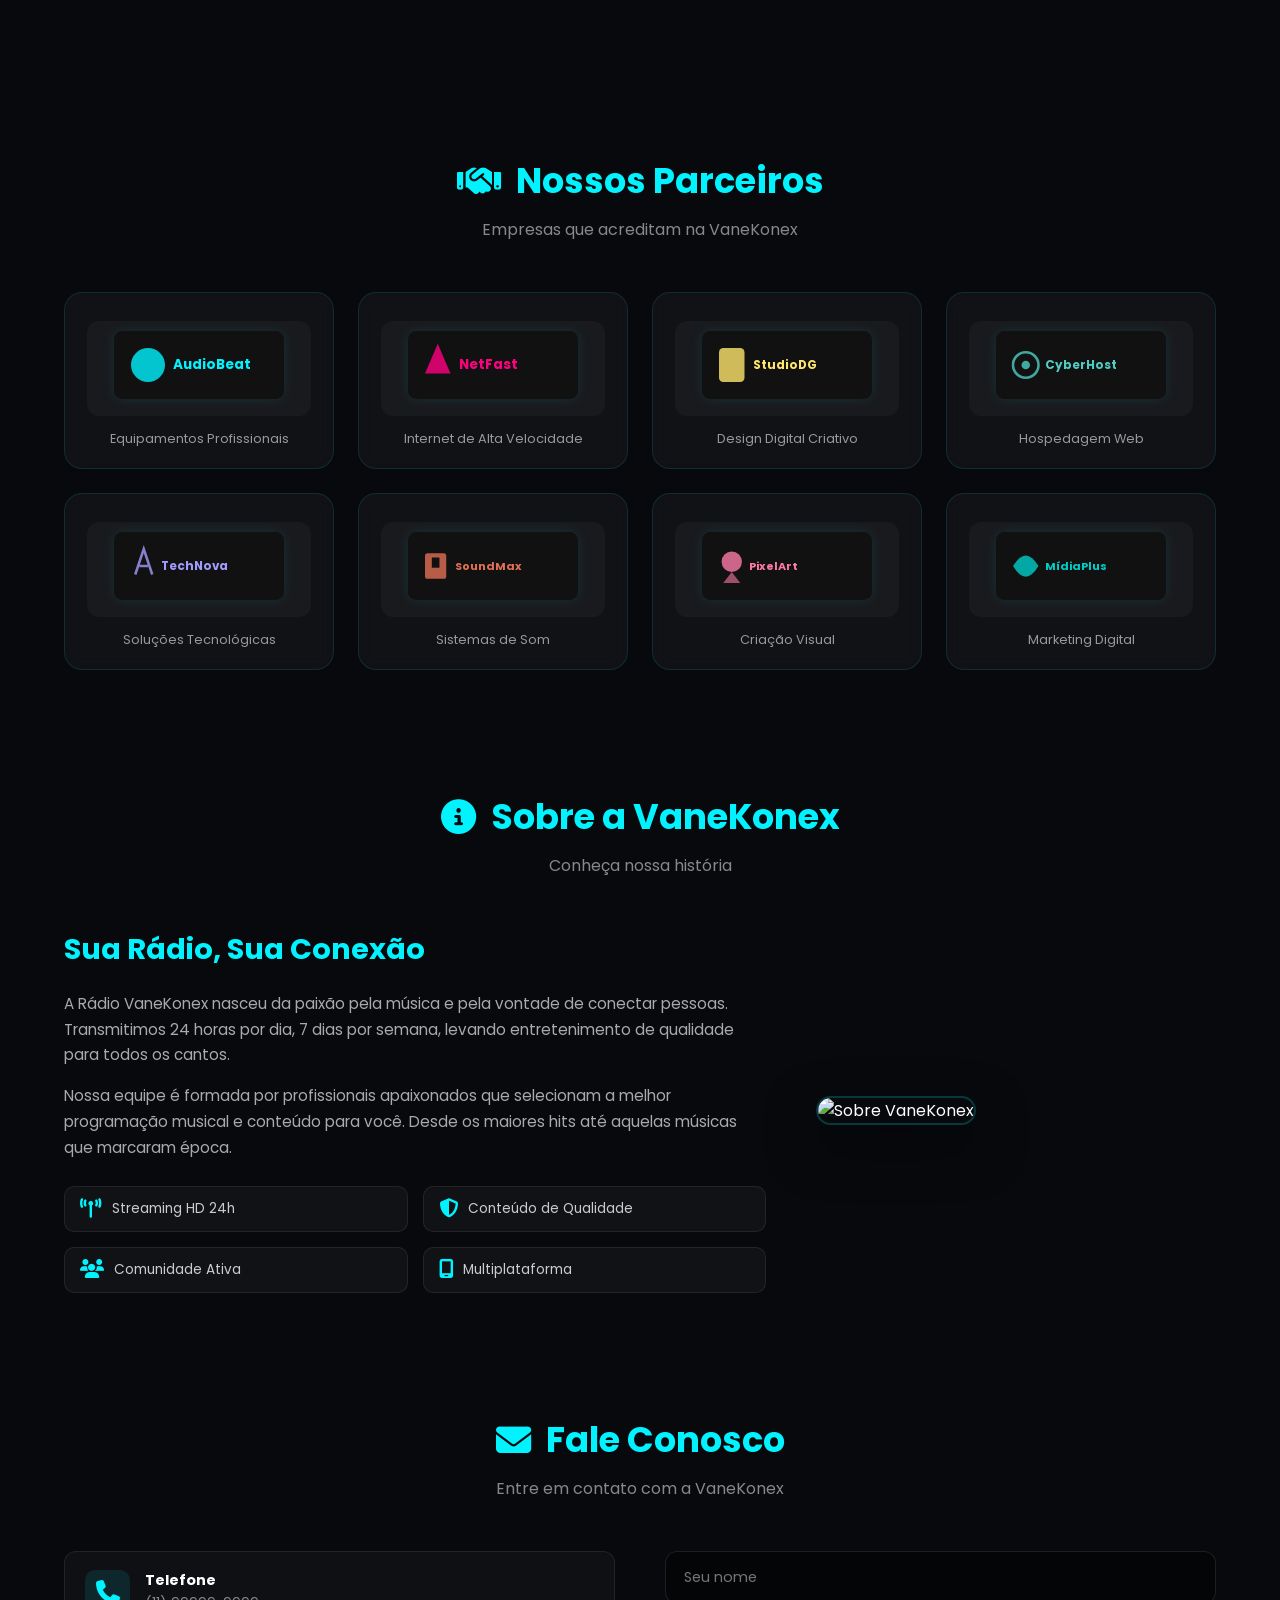
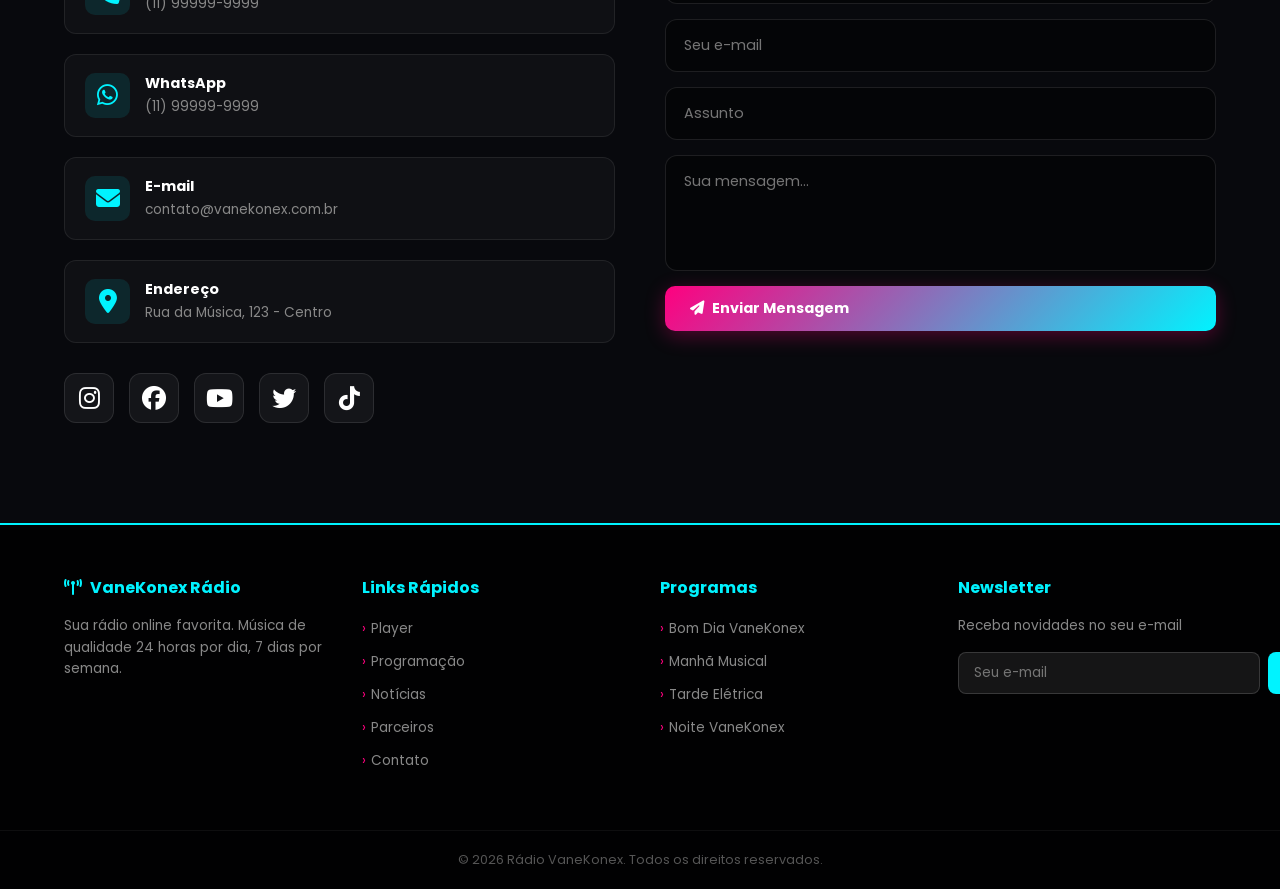
==== commit 3f1724aa: "Add admin panel, locutora section, VDJ integration, remove artistas - Remove 'Artistas em Destaque' " ====
--- a/index.html
+++ b/index.html
@@ -33,9 +33,8 @@
         <nav class="nav-links">
             <a href="#player-section">Player</a>
             <a href="#programacao">Programação</a>
-            <a href="podcast.html"><i class="fa-solid fa-podcast"></i> Podcasts</a>
             <a href="#agentes">Agentes IA</a>
-            <a href="#artistas">Artistas</a>
+
             <a href="#noticias">Notícias</a>
             <a href="#parceiros">Parceiros</a>
             <a href="#contato">Contato</a>
@@ -150,6 +149,37 @@
                 <ul id="lista-proximas">
                     <li>Carregando playlist...</li>
                 </ul>
+            </section>
+
+            <!-- Locutora Vanessa Corrêa -->
+            <section class="glass-panel locutora-card scroll-reveal">
+                <div class="locutora-avatar-wrap">
+                    <div class="locutora-avatar" id="locutora-avatar">
+                        <img src="https://placehold.co/150x150/1a1a2e/00f3ff?text=VC&font=poppins" alt="Vanessa Corrêa" id="locutora-photo">
+                        <div class="locutora-pulse-ring"></div>
+                    </div>
+                </div>
+                <div class="locutora-info">
+                    <h3 id="locutora-name">Vanessa Corrêa</h3>
+                    <span class="locutora-title">Locutora</span>
+                    <span class="locutora-badge" id="locutora-badge"><i class="fa-solid fa-broadcast-tower"></i> NO AR</span>
+                </div>
+                <div class="locutora-socials">
+                    <a href="#" aria-label="Instagram" class="locutora-social-link" data-social="locutora-instagram"><i class="fa-brands fa-instagram"></i></a>
+                    <a href="#" aria-label="Facebook" class="locutora-social-link" data-social="locutora-facebook"><i class="fa-brands fa-facebook"></i></a>
+                    <a href="#" aria-label="Twitter" class="locutora-social-link" data-social="locutora-twitter"><i class="fa-brands fa-twitter"></i></a>
+                    <a href="#" aria-label="TikTok" class="locutora-social-link" data-social="locutora-tiktok"><i class="fa-brands fa-tiktok"></i></a>
+                </div>
+            </section>
+
+            <!-- Virtual DJ Status -->
+            <section class="glass-panel vdj-status scroll-reveal">
+                <h3><i class="fa-solid fa-headset"></i> Virtual DJ</h3>
+                <div class="vdj-indicator">
+                    <span class="vdj-dot" id="vdj-dot"></span>
+                    <span class="vdj-text" id="vdj-text">OFFLINE</span>
+                </div>
+                <p class="vdj-config-info">Streaming via Virtual DJ</p>
             </section>
 
             <section class="glass-panel news-mini scroll-reveal">
@@ -563,118 +593,6 @@
         </div>
     </section>
 
-    <!-- Artistas em Destaque -->
-    <section id="artistas" class="section-full scroll-reveal">
-        <div class="section-header">
-            <h2><i class="fa-solid fa-star"></i> Artistas em Destaque</h2>
-            <p>Os artistas que estão fazendo sucesso na VaneKonex</p>
-        </div>
-        <div class="artistas-grid">
-            <div class="artista-card">
-                <div class="artista-img-wrap">
-                    <img src="https://placehold.co/300x300/1a1a2e/00f3ff?text=🎤&font=poppins" alt="Artista 1" loading="lazy">
-                    <div class="artista-overlay">
-                        <button class="artista-play-btn"><i class="fa-solid fa-play"></i></button>
-                    </div>
-                    <span class="artista-genre-badge">Sertanejo</span>
-                </div>
-                <div class="artista-info">
-                    <h4>Luan Santana</h4>
-                    <p>Sertanejo &amp; Pop</p>
-                    <div class="artista-meta">
-                        <span><i class="fa-solid fa-music"></i> 42 músicas</span>
-                        <span><i class="fa-solid fa-heart"></i> 18.4k</span>
-                    </div>
-                </div>
-            </div>
-            <div class="artista-card">
-                <div class="artista-img-wrap">
-                    <img src="https://placehold.co/300x300/1a1a2e/ff007f?text=🎸&font=poppins" alt="Artista 2" loading="lazy">
-                    <div class="artista-overlay">
-                        <button class="artista-play-btn"><i class="fa-solid fa-play"></i></button>
-                    </div>
-                    <span class="artista-genre-badge" style="background: var(--neon-magenta)">Rock</span>
-                </div>
-                <div class="artista-info">
-                    <h4>Capital Inicial</h4>
-                    <p>Rock Nacional</p>
-                    <div class="artista-meta">
-                        <span><i class="fa-solid fa-music"></i> 35 músicas</span>
-                        <span><i class="fa-solid fa-heart"></i> 12.1k</span>
-                    </div>
-                </div>
-            </div>
-            <div class="artista-card">
-                <div class="artista-img-wrap">
-                    <img src="https://placehold.co/300x300/1a1a2e/ffe66d?text=🎶&font=poppins" alt="Artista 3" loading="lazy">
-                    <div class="artista-overlay">
-                        <button class="artista-play-btn"><i class="fa-solid fa-play"></i></button>
-                    </div>
-                    <span class="artista-genre-badge" style="background: #e8b800">MPB</span>
-                </div>
-                <div class="artista-info">
-                    <h4>Marisa Monte</h4>
-                    <p>MPB &amp; Axé</p>
-                    <div class="artista-meta">
-                        <span><i class="fa-solid fa-music"></i> 58 músicas</span>
-                        <span><i class="fa-solid fa-heart"></i> 22.7k</span>
-                    </div>
-                </div>
-            </div>
-            <div class="artista-card">
-                <div class="artista-img-wrap">
-                    <img src="https://placehold.co/300x300/1a1a2e/a29bfe?text=🎧&font=poppins" alt="Artista 4" loading="lazy">
-                    <div class="artista-overlay">
-                        <button class="artista-play-btn"><i class="fa-solid fa-play"></i></button>
-                    </div>
-                    <span class="artista-genre-badge" style="background: #6c5ce7">Eletrônica</span>
-                </div>
-                <div class="artista-info">
-                    <h4>DJ Alok</h4>
-                    <p>Eletrônica &amp; Dance</p>
-                    <div class="artista-meta">
-                        <span><i class="fa-solid fa-music"></i> 67 músicas</span>
-                        <span><i class="fa-solid fa-heart"></i> 31.2k</span>
-                    </div>
-                </div>
-            </div>
-            <div class="artista-card">
-                <div class="artista-img-wrap">
-                    <img src="https://placehold.co/300x300/1a1a2e/4ecdc4?text=🎺&font=poppins" alt="Artista 5" loading="lazy">
-                    <div class="artista-overlay">
-                        <button class="artista-play-btn"><i class="fa-solid fa-play"></i></button>
-                    </div>
-                    <span class="artista-genre-badge" style="background: #00b894">Forró</span>
-                </div>
-                <div class="artista-info">
-                    <h4>Wesley Safadão</h4>
-                    <p>Forró &amp; Piseiro</p>
-                    <div class="artista-meta">
-                        <span><i class="fa-solid fa-music"></i> 53 músicas</span>
-                        <span><i class="fa-solid fa-heart"></i> 27.9k</span>
-                    </div>
-                </div>
-            </div>
-            <div class="artista-card">
-                <div class="artista-img-wrap">
-                    <img src="https://placehold.co/300x300/1a1a2e/e17055?text=🎵&font=poppins" alt="Artista 6" loading="lazy">
-                    <div class="artista-overlay">
-                        <button class="artista-play-btn"><i class="fa-solid fa-play"></i></button>
-                    </div>
-                    <span class="artista-genre-badge" style="background: #e17055">Funk</span>
-                </div>
-                <div class="artista-info">
-                    <h4>Anitta</h4>
-                    <p>Pop &amp; Funk</p>
-                    <div class="artista-meta">
-                        <span><i class="fa-solid fa-music"></i> 79 músicas</span>
-                        <span><i class="fa-solid fa-heart"></i> 45.6k</span>
-                    </div>
-                </div>
-            </div>
-        </div>
-    </section>
-
     <!-- Parceiros - Grid estático com logos -->
     <section id="parceiros" class="section-full scroll-reveal">
         <div class="section-header">
@@ -870,7 +788,6 @@
                 <ul>
                     <li><a href="#player-section">Player</a></li>
                     <li><a href="#programacao">Programação</a></li>
-                    <li><a href="podcast.html">Podcasts</a></li>
                     <li><a href="#noticias">Notícias</a></li>
                     <li><a href="#parceiros">Parceiros</a></li>
                     <li><a href="#contato">Contato</a></li>
--- a/style.css
+++ b/style.css
@@ -1564,593 +1564,169 @@
 
 
 /* =========================================
-   ARTISTAS EM DESTAQUE
+   LOCUTORA CARD
    ========================================= */
-.artistas-grid {
-    display: grid;
-    grid-template-columns: repeat(auto-fill, minmax(240px, 1fr));
-    gap: 28px;
-}
-.artista-card {
-    background: var(--glass-bg);
-    border: 1px solid var(--glass-border);
-    border-radius: 18px;
-    overflow: hidden;
-    transition: transform 0.35s ease, box-shadow 0.35s ease;
-    backdrop-filter: blur(10px);
-}
-.artista-card:hover {
-    transform: translateY(-8px);
-    box-shadow: 0 16px 40px rgba(0, 243, 255, 0.18);
-}
-.artista-img-wrap {
+.locutora-card {
+    text-align: center;
+    padding: 28px 20px;
+}
+.locutora-avatar-wrap {
+    display: flex;
+    justify-content: center;
+    margin-bottom: 16px;
+}
+.locutora-avatar {
     position: relative;
-    overflow: hidden;
-    aspect-ratio: 1 / 1;
-}
-.artista-img-wrap img {
-    width: 100%;
-    height: 100%;
-    object-fit: cover;
-    display: block;
-    transition: transform 0.4s ease;
-}
-.artista-card:hover .artista-img-wrap img {
-    transform: scale(1.06);
-}
-.artista-overlay {
-    position: absolute;
-    inset: 0;
-    background: rgba(0, 0, 0, 0.45);
+    width: 120px;
+    height: 120px;
+    border-radius: 50%;
+    overflow: visible;
     display: flex;
     align-items: center;
     justify-content: center;
+}
+.locutora-avatar img {
+    width: 110px;
+    height: 110px;
+    border-radius: 50%;
+    object-fit: cover;
+    border: 3px solid var(--neon-cyan);
+    box-shadow: 0 0 20px rgba(0, 243, 255, 0.4), 0 0 40px rgba(0, 243, 255, 0.15);
+    animation: locutoraGlow 3s ease-in-out infinite;
+    position: relative;
+    z-index: 2;
+}
+.locutora-pulse-ring {
+    position: absolute;
+    inset: -6px;
+    border-radius: 50%;
+    border: 2px solid var(--neon-cyan);
     opacity: 0;
-    transition: opacity 0.3s ease;
-}
-.artista-card:hover .artista-overlay {
-    opacity: 1;
-}
-.artista-play-btn {
-    background: linear-gradient(135deg, var(--neon-magenta), var(--neon-cyan));
-    border: none;
-    border-radius: 50%;
-    width: 54px;
-    height: 54px;
-    font-size: 1.2rem;
+    animation: locutoraPulse 2.5s ease-out infinite;
+    z-index: 1;
+}
+@keyframes locutoraGlow {
+    0%, 100% { box-shadow: 0 0 20px rgba(0, 243, 255, 0.4), 0 0 40px rgba(0, 243, 255, 0.15); }
+    50% { box-shadow: 0 0 30px rgba(0, 243, 255, 0.6), 0 0 60px rgba(255, 0, 127, 0.2); }
+}
+@keyframes locutoraPulse {
+    0% { transform: scale(1); opacity: 0.6; }
+    100% { transform: scale(1.4); opacity: 0; }
+}
+.locutora-info {
+    display: flex;
+    flex-direction: column;
+    align-items: center;
+    gap: 6px;
+    margin-bottom: 14px;
+}
+.locutora-info h3 {
+    font-size: 1.15rem;
+    font-weight: 700;
     color: #fff;
-    cursor: pointer;
-    box-shadow: 0 0 20px rgba(0,243,255,0.4);
-    transition: transform 0.2s ease;
-}
-.artista-play-btn:hover {
-    transform: scale(1.12);
-}
-.artista-genre-badge {
-    position: absolute;
-    top: 10px;
-    left: 10px;
-    background: var(--neon-cyan);
-    color: #000;
-    font-size: 0.65rem;
+    margin: 0;
+}
+.locutora-title {
+    font-size: 0.78rem;
+    color: var(--neon-cyan);
+    text-transform: uppercase;
+    letter-spacing: 2px;
+    font-weight: 600;
+}
+.locutora-badge {
+    display: inline-flex;
+    align-items: center;
+    gap: 6px;
+    background: linear-gradient(135deg, #e74c3c, #ff007f);
+    color: #fff;
+    font-size: 0.7rem;
+    font-weight: 700;
+    padding: 4px 14px;
+    border-radius: 20px;
+    letter-spacing: 1px;
+    animation: badgePulse 2s ease-in-out infinite;
+    box-shadow: 0 0 12px rgba(231, 76, 60, 0.5);
+}
+@keyframes badgePulse {
+    0%, 100% { box-shadow: 0 0 12px rgba(231, 76, 60, 0.5); }
+    50% { box-shadow: 0 0 22px rgba(231, 76, 60, 0.8), 0 0 40px rgba(255, 0, 127, 0.3); }
+}
+.locutora-socials {
+    display: flex;
+    justify-content: center;
+    gap: 12px;
+}
+.locutora-social-link {
+    width: 36px;
+    height: 36px;
+    border-radius: 50%;
+    display: flex;
+    align-items: center;
+    justify-content: center;
+    background: rgba(255, 255, 255, 0.06);
+    border: 1px solid var(--glass-border);
+    color: #ccc;
+    font-size: 0.9rem;
+    transition: all 0.3s ease;
+    text-decoration: none;
+}
+.locutora-social-link:hover {
+    color: var(--neon-cyan);
+    background: rgba(0, 243, 255, 0.1);
+    box-shadow: 0 0 12px rgba(0, 243, 255, 0.3);
+    transform: translateY(-2px);
+}
+
+/* =========================================
+   VIRTUAL DJ STATUS
+   ========================================= */
+.vdj-status {
+    padding: 18px 20px;
+}
+.vdj-status h3 {
+    font-size: 0.95rem;
+    margin-bottom: 12px;
+}
+.vdj-indicator {
+    display: flex;
+    align-items: center;
+    gap: 10px;
+    margin-bottom: 8px;
+}
+.vdj-dot {
+    width: 12px;
+    height: 12px;
+    border-radius: 50%;
+    background: #888;
+    box-shadow: 0 0 6px rgba(136, 136, 136, 0.4);
+    transition: all 0.4s ease;
+}
+.vdj-dot.live {
+    background: #2ecc71;
+    box-shadow: 0 0 10px rgba(46, 204, 113, 0.6), 0 0 20px rgba(46, 204, 113, 0.3);
+    animation: vdjDotPulse 1.5s ease-in-out infinite;
+}
+@keyframes vdjDotPulse {
+    0%, 100% { box-shadow: 0 0 10px rgba(46, 204, 113, 0.6); }
+    50% { box-shadow: 0 0 18px rgba(46, 204, 113, 0.9), 0 0 30px rgba(46, 204, 113, 0.4); }
+}
+.vdj-text {
+    font-size: 0.85rem;
     font-weight: 700;
     letter-spacing: 1px;
-    text-transform: uppercase;
-    padding: 3px 10px;
-    border-radius: 20px;
-}
-.artista-info {
-    padding: 16px 18px;
-}
-.artista-info h4 {
-    font-size: 1.05rem;
-    font-weight: 700;
-    color: #fff;
-    margin-bottom: 3px;
-}
-.artista-info > p {
-    font-size: 0.8rem;
     color: #888;
-    margin-bottom: 10px;
-}
-.artista-meta {
-    display: flex;
-    gap: 14px;
-    font-size: 0.75rem;
-    color: #aaa;
-}
-.artista-meta i {
-    color: var(--neon-cyan);
-    margin-right: 3px;
-}
-@media (max-width: 600px) {
-    .artistas-grid { grid-template-columns: repeat(2, 1fr); gap: 14px; }
+    transition: color 0.4s ease;
+}
+.vdj-text.live {
+    color: #2ecc71;
+}
+.vdj-config-info {
+    font-size: 0.72rem;
+    color: #666;
 }
 @media (max-width: 900px) {
     .smoke-container { height: 120px; }
 }
 @media (max-width: 600px) {
     .smoke-container { height: 90px; }
-}
-
-/* =============================================
-   PODCAST PAGE STYLES
-   ============================================= */
-
-/* Active nav link */
-.nav-links .active-link {
-    color: var(--neon-cyan) !important;
-    text-shadow: 0 0 12px rgba(0, 243, 255, 0.5);
-}
-
-/* Podcast Hero */
-.podcast-hero {
-    display: flex;
-    align-items: center;
-    justify-content: space-between;
-    padding: 80px 5% 60px;
-    min-height: 45vh;
-    gap: 40px;
-    position: relative;
-    overflow: hidden;
-}
-.podcast-hero::before {
-    content: '';
-    position: absolute;
-    top: -50%;
-    right: -10%;
-    width: 500px;
-    height: 500px;
-    background: radial-gradient(circle, rgba(108,92,231,0.15), transparent 70%);
-    border-radius: 50%;
-    animation: float 18s infinite alternate ease-in-out;
-    pointer-events: none;
-}
-.podcast-hero-content {
-    flex: 1;
-    max-width: 600px;
-}
-.podcast-hero-badge {
-    display: inline-flex;
-    align-items: center;
-    gap: 8px;
-    background: rgba(0, 243, 255, 0.1);
-    border: 1px solid rgba(0, 243, 255, 0.3);
-    padding: 6px 16px;
-    border-radius: 20px;
-    font-size: 0.75rem;
-    font-weight: 700;
-    color: var(--neon-cyan);
-    letter-spacing: 2px;
-    text-transform: uppercase;
-    margin-bottom: 20px;
-    animation: fadeInDown 0.8s ease;
-}
-.podcast-hero-title {
-    font-size: 2.5rem;
-    font-weight: 700;
-    line-height: 1.2;
-    margin-bottom: 15px;
-    animation: fadeInDown 1s ease;
-}
-.neon-text {
-    background: linear-gradient(90deg, var(--neon-cyan), var(--neon-magenta));
-    -webkit-background-clip: text;
-    -webkit-text-fill-color: transparent;
-    background-clip: text;
-}
-.podcast-hero-desc {
-    font-size: 1rem;
-    color: #aaa;
-    line-height: 1.6;
-    margin-bottom: 30px;
-    animation: fadeInUp 1s ease 0.3s both;
-}
-.podcast-hero-stats {
-    display: flex;
-    gap: 30px;
-    animation: fadeInUp 1s ease 0.5s both;
-}
-.podcast-stat {
-    display: flex;
-    flex-direction: column;
-    align-items: center;
-    gap: 4px;
-}
-.podcast-stat i {
-    font-size: 1.3rem;
-    color: var(--neon-cyan);
-}
-.podcast-stat-num {
-    font-size: 1.3rem;
-    font-weight: 700;
-    color: #fff;
-}
-.podcast-stat span:last-child {
-    font-size: 0.75rem;
-    color: #888;
-}
-
-/* Podcast Hero Waveform */
-.podcast-hero-visual {
-    flex: 0 0 auto;
-    animation: fadeInUp 1.2s ease 0.4s both;
-}
-.podcast-waveform {
-    display: flex;
-    align-items: flex-end;
-    gap: 5px;
-    height: 120px;
-}
-.pw-bar {
-    width: 8px;
-    background: linear-gradient(to top, var(--neon-cyan), var(--neon-magenta));
-    border-radius: 4px;
-    animation: podcastWave 1.2s ease-in-out infinite alternate;
-}
-.pw-bar:nth-child(1)  { height: 30px; animation-delay: 0s; }
-.pw-bar:nth-child(2)  { height: 50px; animation-delay: 0.1s; }
-.pw-bar:nth-child(3)  { height: 70px; animation-delay: 0.2s; }
-.pw-bar:nth-child(4)  { height: 90px; animation-delay: 0.3s; }
-.pw-bar:nth-child(5)  { height: 60px; animation-delay: 0.15s; }
-.pw-bar:nth-child(6)  { height: 100px; animation-delay: 0.25s; }
-.pw-bar:nth-child(7)  { height: 80px; animation-delay: 0.35s; }
-.pw-bar:nth-child(8)  { height: 45px; animation-delay: 0.05s; }
-.pw-bar:nth-child(9)  { height: 95px; animation-delay: 0.4s; }
-.pw-bar:nth-child(10) { height: 55px; animation-delay: 0.2s; }
-.pw-bar:nth-child(11) { height: 75px; animation-delay: 0.3s; }
-.pw-bar:nth-child(12) { height: 40px; animation-delay: 0.1s; }
-.pw-bar:nth-child(13) { height: 85px; animation-delay: 0.35s; }
-.pw-bar:nth-child(14) { height: 65px; animation-delay: 0.15s; }
-.pw-bar:nth-child(15) { height: 50px; animation-delay: 0.25s; }
-.pw-bar:nth-child(16) { height: 35px; animation-delay: 0.05s; }
-
-@keyframes podcastWave {
-    0% { transform: scaleY(0.4); }
-    100% { transform: scaleY(1); }
-}
-
-@keyframes fadeInDown {
-    from { opacity: 0; transform: translateY(-30px); }
-    to { opacity: 1; transform: translateY(0); }
-}
-
-@keyframes fadeInUp {
-    from { opacity: 0; transform: translateY(30px); }
-    to { opacity: 1; transform: translateY(0); }
-}
-
-/* Podcast Section */
-.podcast-section {
-    padding: 40px 5% 60px;
-}
-
-/* Podcast Grid */
-.podcast-grid {
-    display: grid;
-    grid-template-columns: repeat(auto-fill, minmax(340px, 1fr));
-    gap: 30px;
-    margin-top: 30px;
-}
-
-/* Podcast Card */
-.podcast-card {
-    background: var(--glass-bg);
-    backdrop-filter: blur(15px);
-    border: 1px solid var(--glass-border);
-    border-radius: 16px;
-    overflow: hidden;
-    transition: transform 0.4s ease, box-shadow 0.4s ease, border-color 0.4s ease;
-    animation: fadeInUp 0.6s ease both;
-}
-.podcast-card:hover {
-    transform: translateY(-8px) scale(1.02);
-    box-shadow: 0 20px 60px rgba(0, 243, 255, 0.15), 0 0 30px rgba(0, 243, 255, 0.08);
-    border-color: rgba(0, 243, 255, 0.4);
-}
-
-.podcast-video-wrap {
-    position: relative;
-    width: 100%;
-    padding-top: 56.25%; /* 16:9 aspect ratio */
-    background: #0a0b10;
-}
-.podcast-video-wrap iframe {
-    position: absolute;
-    top: 0;
-    left: 0;
-    width: 100%;
-    height: 100%;
-    border: none;
-}
-.podcast-card-badge {
-    position: absolute;
-    top: 12px;
-    left: 12px;
-    padding: 4px 12px;
-    border-radius: 12px;
-    font-size: 0.7rem;
-    font-weight: 700;
-    color: #000;
-    text-transform: uppercase;
-    letter-spacing: 1px;
-    z-index: 2;
-}
-
-.podcast-card-info {
-    padding: 20px;
-}
-.podcast-card-info h3 {
-    font-size: 1rem;
-    font-weight: 700;
-    color: #fff;
-    margin-bottom: 8px;
-    line-height: 1.4;
-}
-.podcast-card-info p {
-    font-size: 0.85rem;
-    color: #999;
-    line-height: 1.5;
-    margin-bottom: 12px;
-}
-.podcast-card-meta {
-    display: flex;
-    gap: 16px;
-    font-size: 0.75rem;
-    color: #777;
-}
-.podcast-card-meta i {
-    color: var(--neon-cyan);
-    margin-right: 4px;
-}
-
-/* Podcast Empty State */
-.podcast-empty {
-    display: flex;
-    flex-direction: column;
-    align-items: center;
-    justify-content: center;
-    padding: 60px 20px;
-    text-align: center;
-    color: #666;
-}
-.podcast-empty i {
-    font-size: 3rem;
-    color: var(--neon-cyan);
-    margin-bottom: 16px;
-    opacity: 0.4;
-}
-.podcast-empty h3 {
-    font-size: 1.2rem;
-    color: #aaa;
-    margin-bottom: 8px;
-}
-
-/* Podcast Admin Section */
-.podcast-admin-section {
-    padding: 40px 5% 80px;
-}
-.podcast-admin-panel {
-    max-width: 800px;
-    margin: 30px auto 0;
-}
-
-/* Admin Auth */
-.admin-auth {
-    text-align: center;
-    padding: 30px 20px;
-}
-.admin-auth h3 {
-    font-size: 1.3rem;
-    color: var(--neon-cyan);
-    margin-bottom: 10px;
-}
-.admin-auth p {
-    color: #888;
-    margin-bottom: 20px;
-}
-.admin-login-form {
-    display: flex;
-    gap: 10px;
-    justify-content: center;
-    max-width: 400px;
-    margin: 0 auto;
-}
-.admin-login-form input {
-    flex: 1;
-    padding: 12px 16px;
-    background: rgba(255, 255, 255, 0.05);
-    border: 1px solid rgba(0, 243, 255, 0.2);
-    border-radius: 10px;
-    color: #fff;
-    font-size: 0.9rem;
-    outline: none;
-    transition: border-color 0.3s ease, box-shadow 0.3s ease;
-}
-.admin-login-form input:focus {
-    border-color: var(--neon-cyan);
-    box-shadow: 0 0 15px rgba(0, 243, 255, 0.15);
-}
-.admin-login-form input.input-error {
-    border-color: #ff4757;
-    box-shadow: 0 0 15px rgba(255, 71, 87, 0.2);
-    animation: shake 0.5s ease;
-}
-.admin-hint {
-    display: block;
-    margin-top: 12px;
-    color: #555;
-    font-size: 0.75rem;
-}
-
-@keyframes shake {
-    0%, 100% { transform: translateX(0); }
-    20%, 60% { transform: translateX(-6px); }
-    40%, 80% { transform: translateX(6px); }
-}
-
-/* Admin Content */
-.admin-toolbar {
-    display: flex;
-    justify-content: space-between;
-    align-items: center;
-    margin-bottom: 24px;
-}
-.admin-toolbar h3 {
-    font-size: 1.1rem;
-    color: var(--neon-cyan);
-}
-
-.btn-neon-sm {
-    padding: 8px 16px;
-    background: rgba(255, 255, 255, 0.06);
-    border: 1px solid rgba(255, 255, 255, 0.15);
-    border-radius: 8px;
-    color: #aaa;
-    font-size: 0.8rem;
-    cursor: pointer;
-    transition: all 0.3s ease;
-}
-.btn-neon-sm:hover {
-    background: rgba(255, 71, 87, 0.15);
-    border-color: #ff4757;
-    color: #ff4757;
-}
-
-/* Admin Add Form */
-.admin-add-form {
-    background: rgba(255, 255, 255, 0.03);
-    border: 1px solid rgba(0, 243, 255, 0.1);
-    border-radius: 14px;
-    padding: 24px;
-    margin-bottom: 30px;
-}
-.admin-add-form h4 {
-    color: #ddd;
-    margin-bottom: 16px;
-    font-size: 0.95rem;
-}
-.admin-form-grid {
-    display: grid;
-    grid-template-columns: 1fr 1fr;
-    gap: 12px;
-    margin-bottom: 16px;
-}
-.admin-form-grid input,
-.admin-form-grid select {
-    padding: 12px 14px;
-    background: rgba(255, 255, 255, 0.05);
-    border: 1px solid rgba(0, 243, 255, 0.15);
-    border-radius: 10px;
-    color: #fff;
-    font-size: 0.85rem;
-    outline: none;
-    transition: border-color 0.3s ease;
-}
-.admin-form-grid input:focus,
-.admin-form-grid select:focus {
-    border-color: var(--neon-cyan);
-}
-.admin-form-grid select {
-    cursor: pointer;
-}
-.admin-form-grid select option {
-    background: #1a1a2e;
-    color: #fff;
-}
-
-/* Admin Episode List */
-.admin-ep-list {
-    display: flex;
-    flex-direction: column;
-    gap: 10px;
-}
-.admin-list h4 {
-    color: #ddd;
-    margin-bottom: 14px;
-    font-size: 0.95rem;
-}
-.admin-ep-item {
-    display: flex;
-    align-items: center;
-    justify-content: space-between;
-    background: rgba(255, 255, 255, 0.03);
-    border: 1px solid rgba(255, 255, 255, 0.06);
-    border-radius: 10px;
-    padding: 14px 18px;
-    transition: all 0.3s ease;
-}
-.admin-ep-item:hover {
-    background: rgba(0, 243, 255, 0.04);
-    border-color: rgba(0, 243, 255, 0.15);
-}
-.admin-ep-info {
-    display: flex;
-    flex-direction: column;
-    gap: 4px;
-}
-.admin-ep-info strong {
-    font-size: 0.9rem;
-    color: #fff;
-}
-.admin-ep-info small {
-    font-size: 0.75rem;
-    color: #777;
-}
-.admin-no-eps {
-    text-align: center;
-    color: #555;
-    padding: 20px;
-}
-
-.btn-icon {
-    width: 36px;
-    height: 36px;
-    border-radius: 8px;
-    border: none;
-    cursor: pointer;
-    display: flex;
-    align-items: center;
-    justify-content: center;
-    font-size: 0.85rem;
-    transition: all 0.3s ease;
-}
-.btn-danger {
-    background: rgba(255, 71, 87, 0.1);
-    color: #ff4757;
-    border: 1px solid rgba(255, 71, 87, 0.2);
-}
-.btn-danger:hover {
-    background: rgba(255, 71, 87, 0.25);
-    transform: scale(1.1);
-}
-
-/* Podcast Page Responsive */
-@media (max-width: 768px) {
-    .podcast-hero {
-        flex-direction: column;
-        text-align: center;
-        padding: 60px 5% 40px;
-    }
-    .podcast-hero-stats {
-        justify-content: center;
-    }
-    .podcast-hero-title {
-        font-size: 1.8rem;
-    }
-    .podcast-grid {
-        grid-template-columns: 1fr;
-    }
-    .admin-form-grid {
-        grid-template-columns: 1fr;
-    }
-    .admin-login-form {
-        flex-direction: column;
-    }
-    .podcast-waveform {
-        height: 80px;
-    }
-    .pw-bar {
-        width: 6px;
-    }
 }
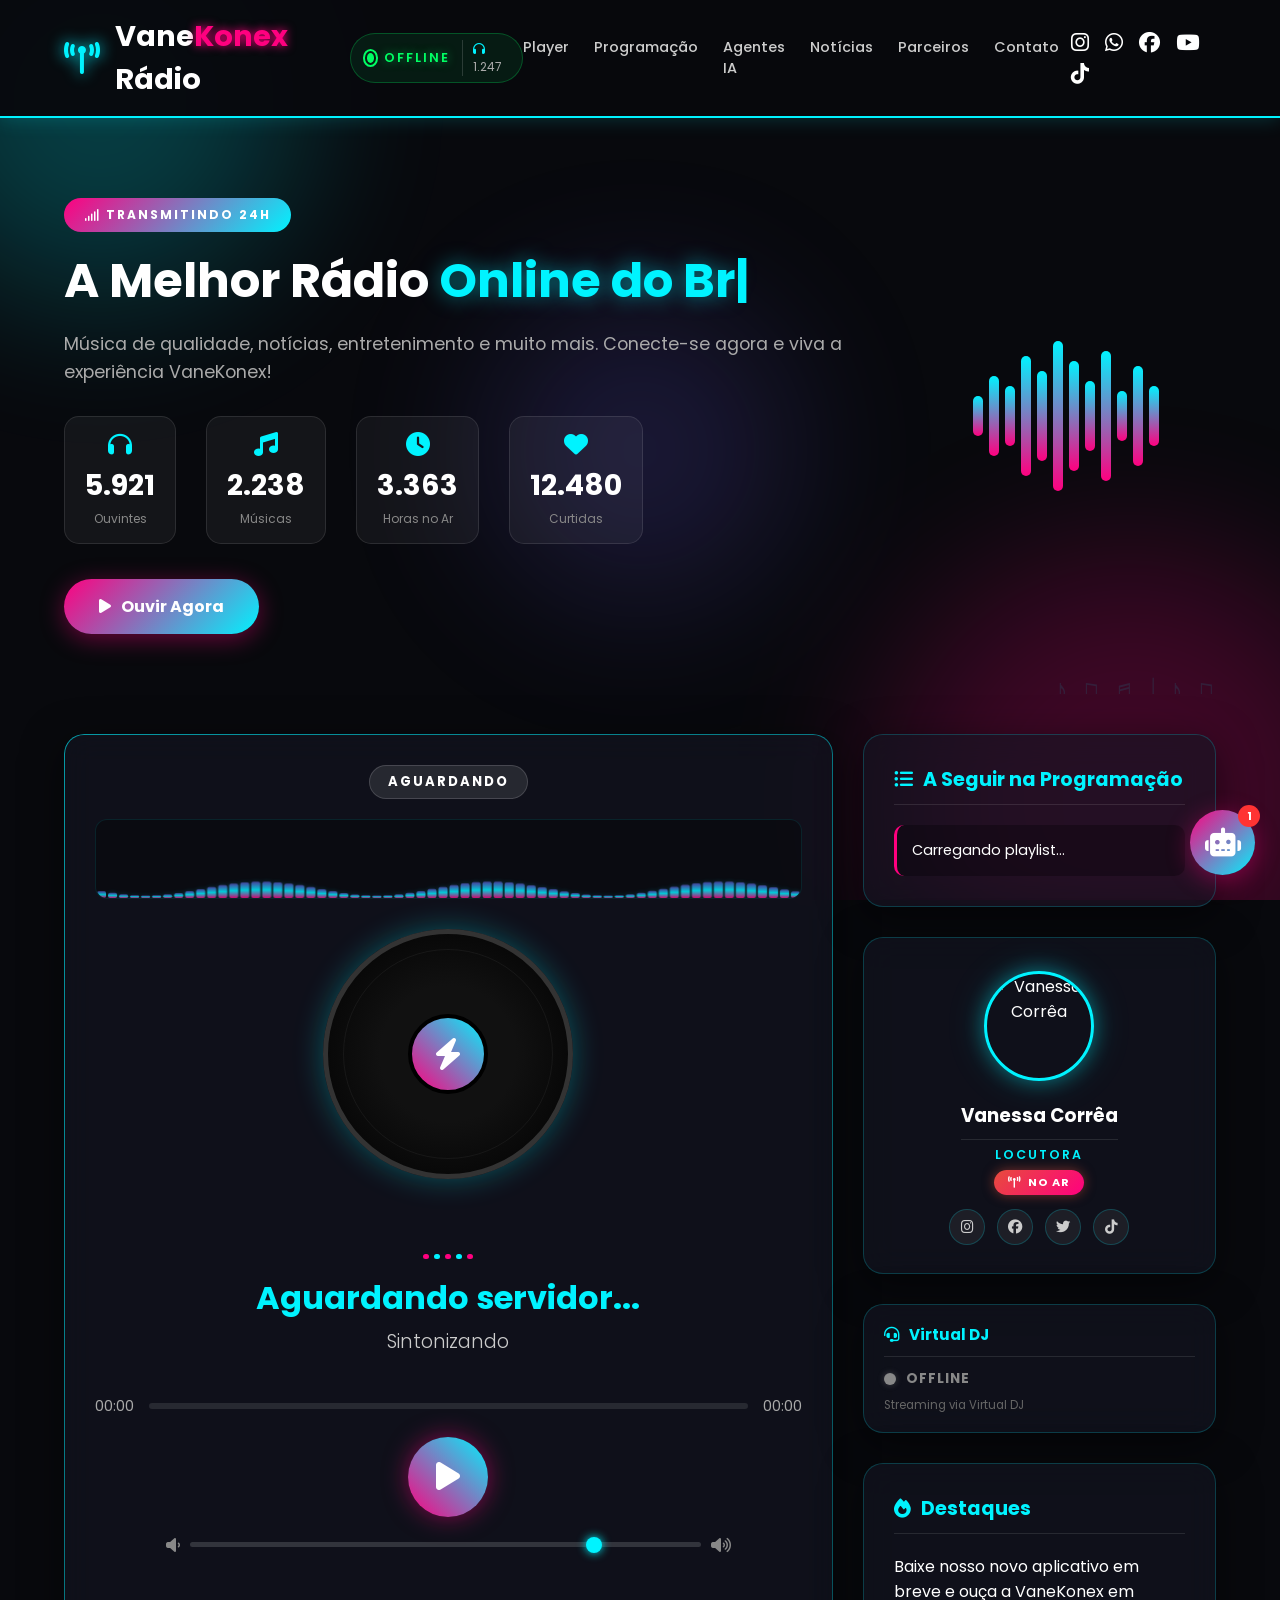
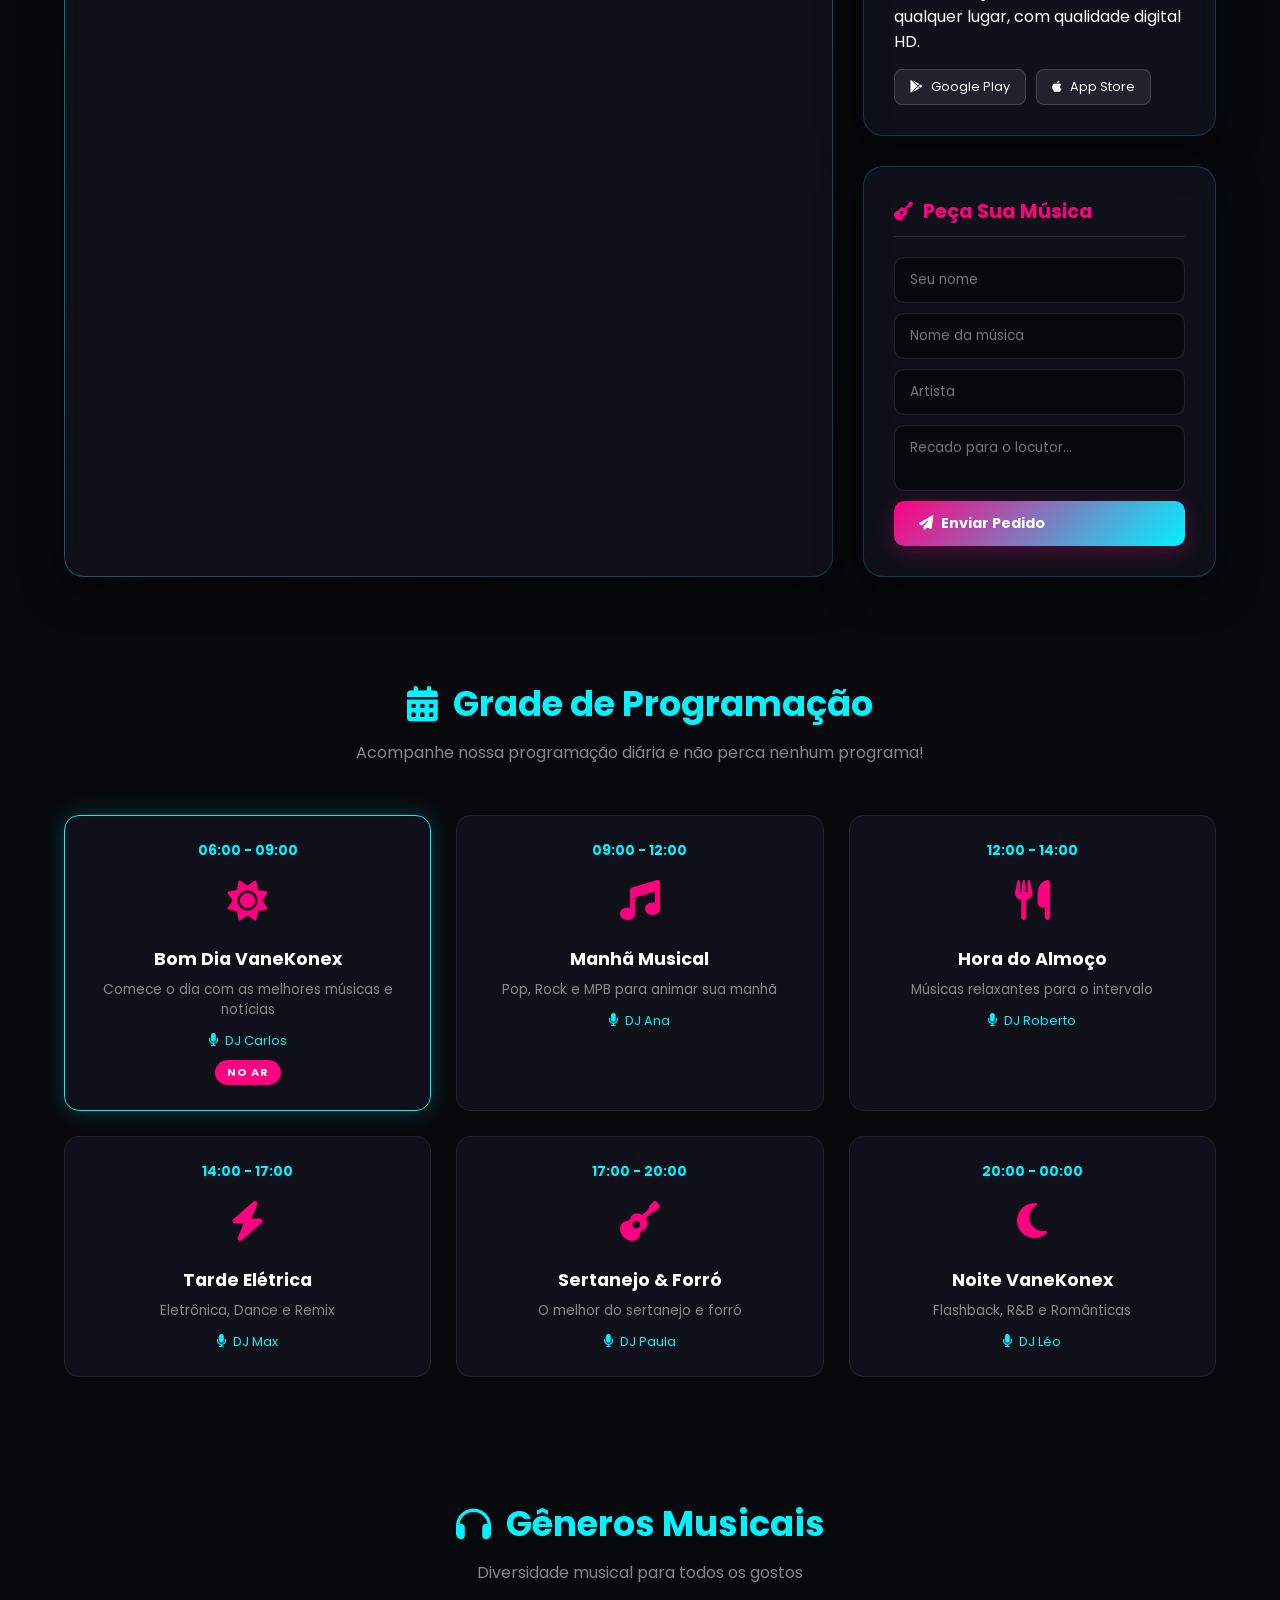
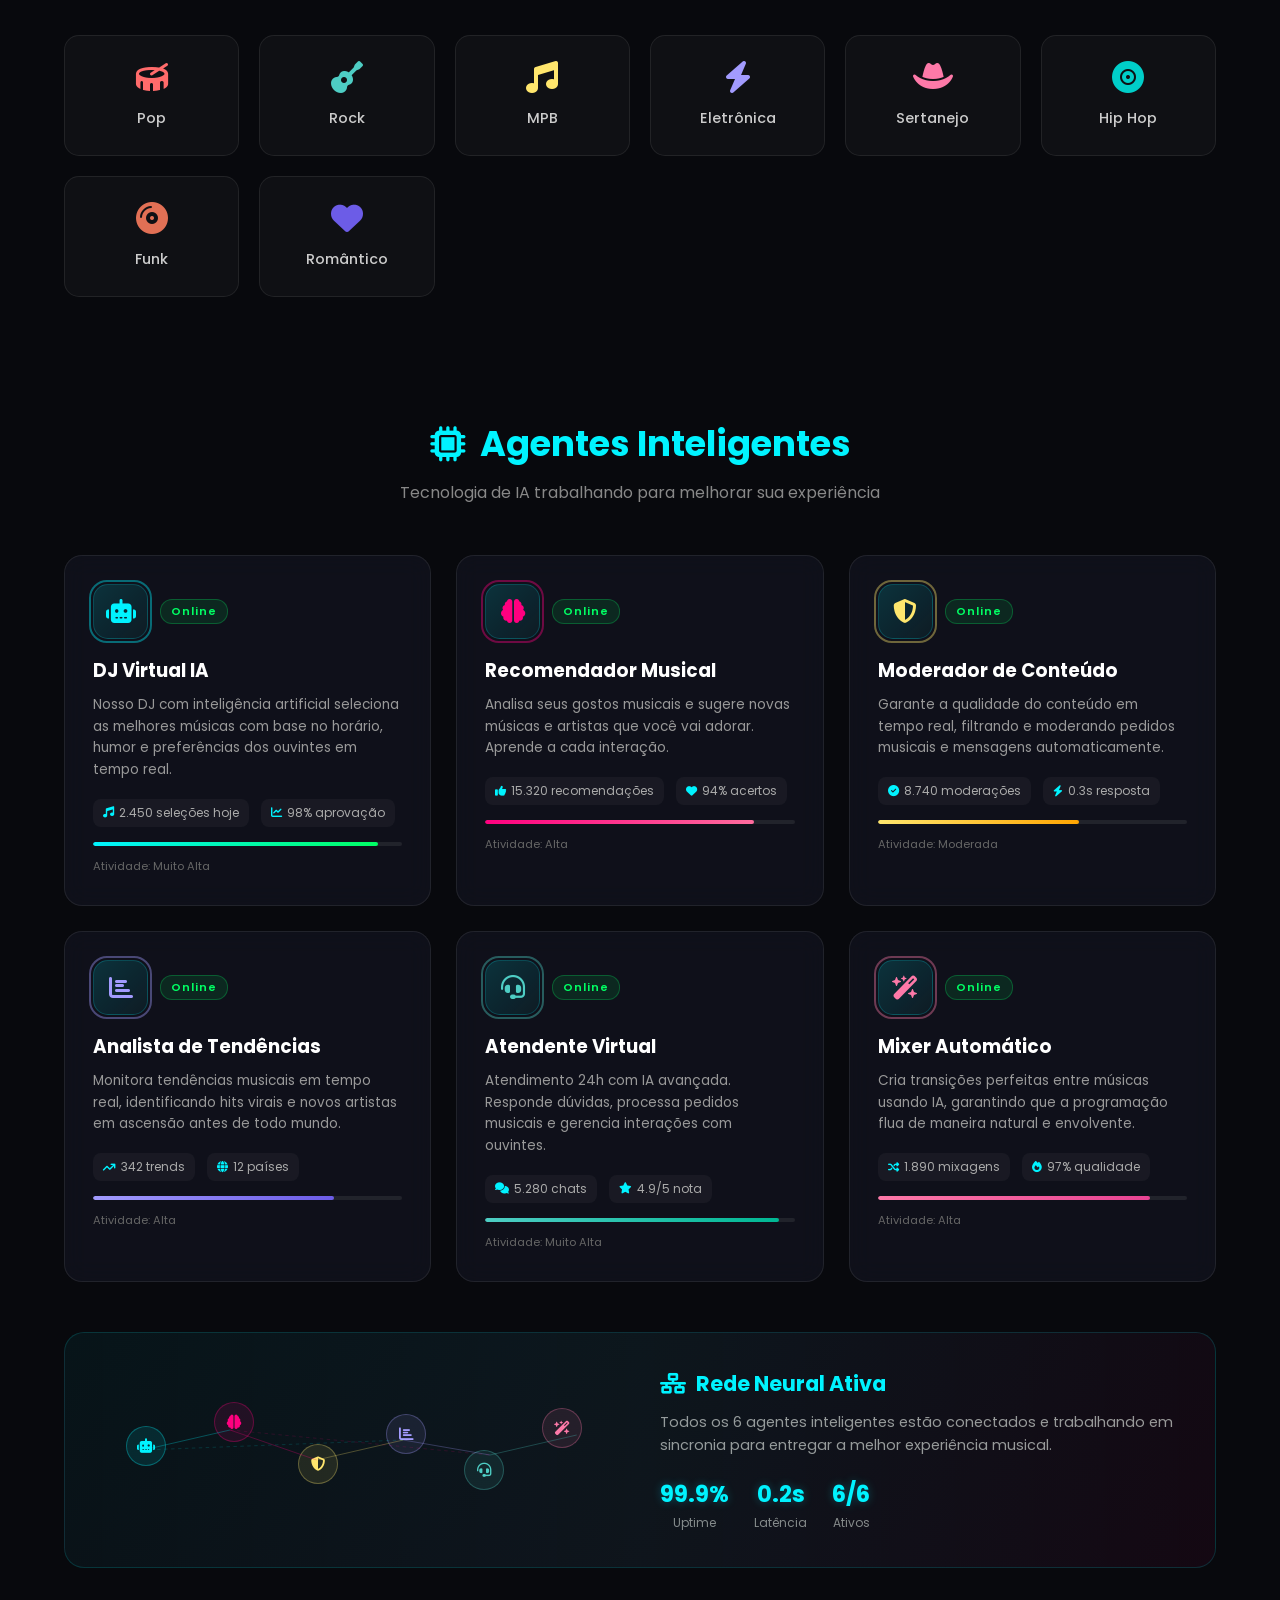
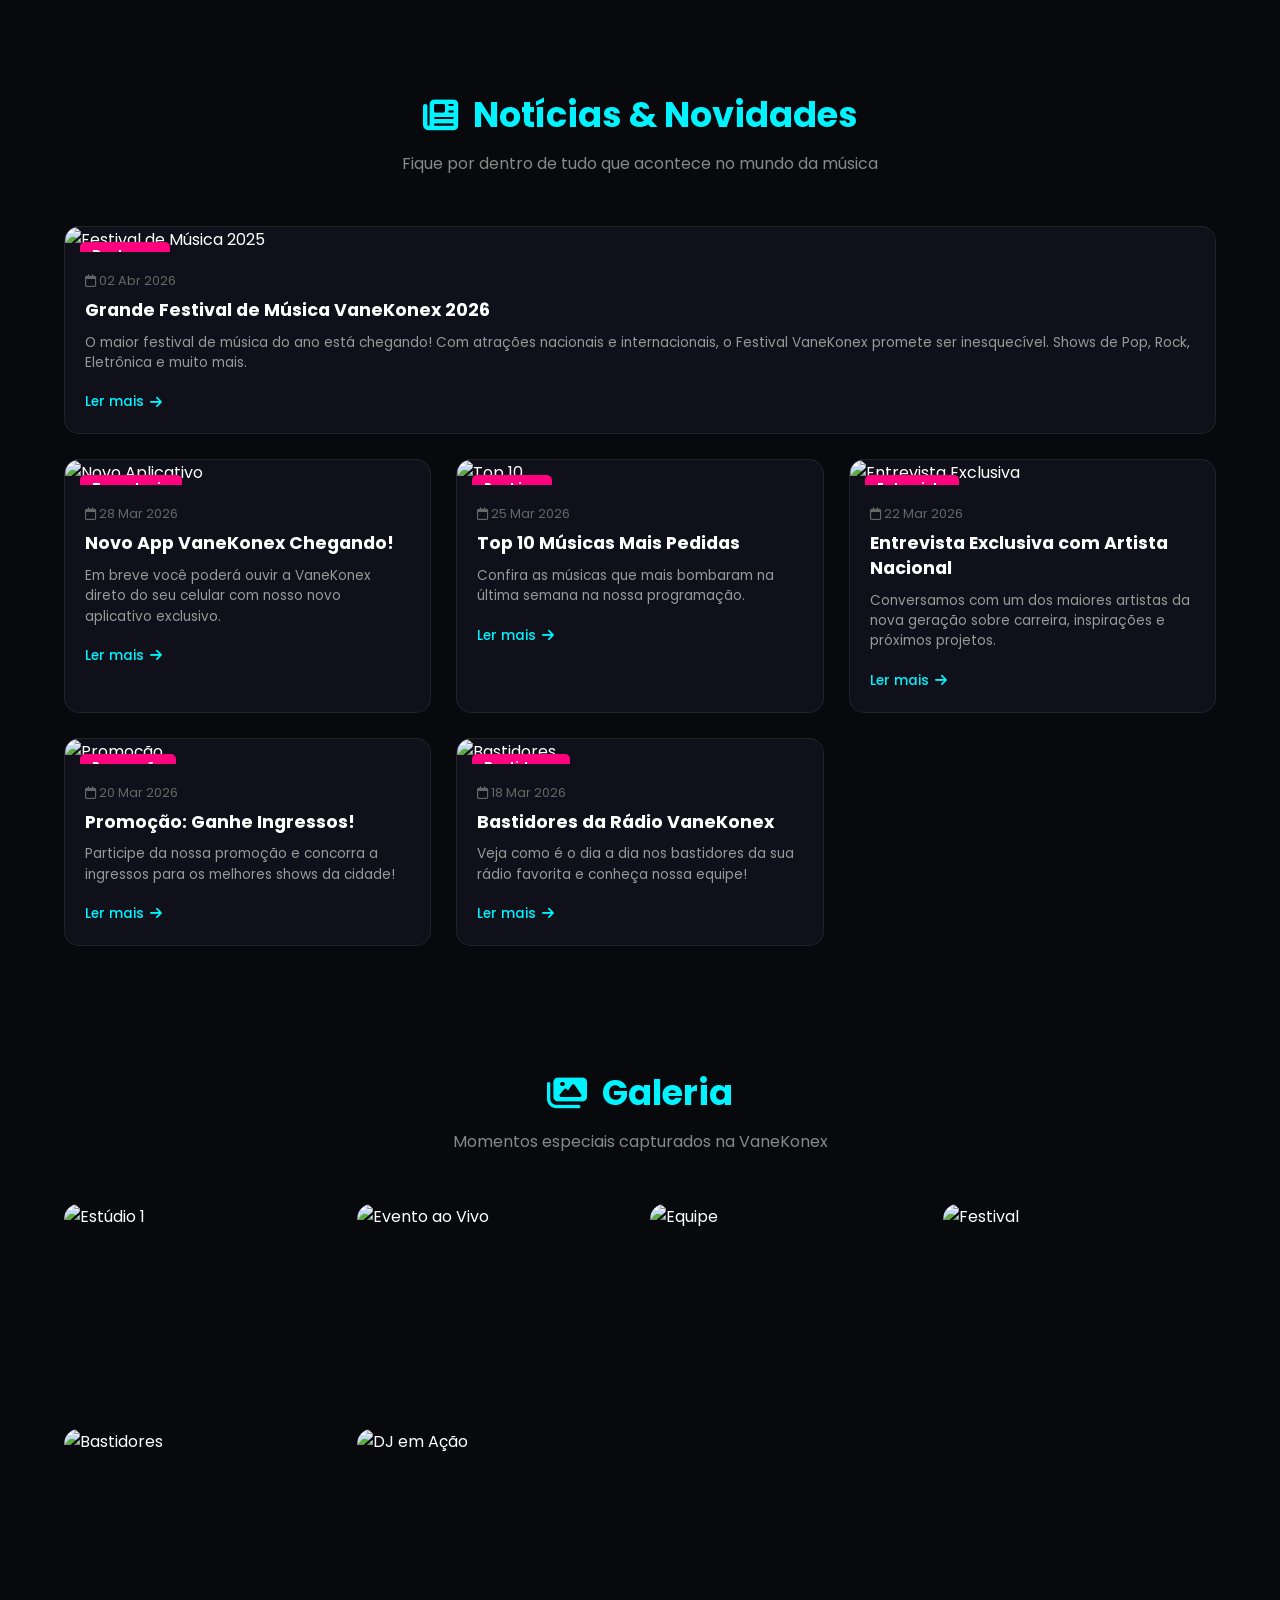
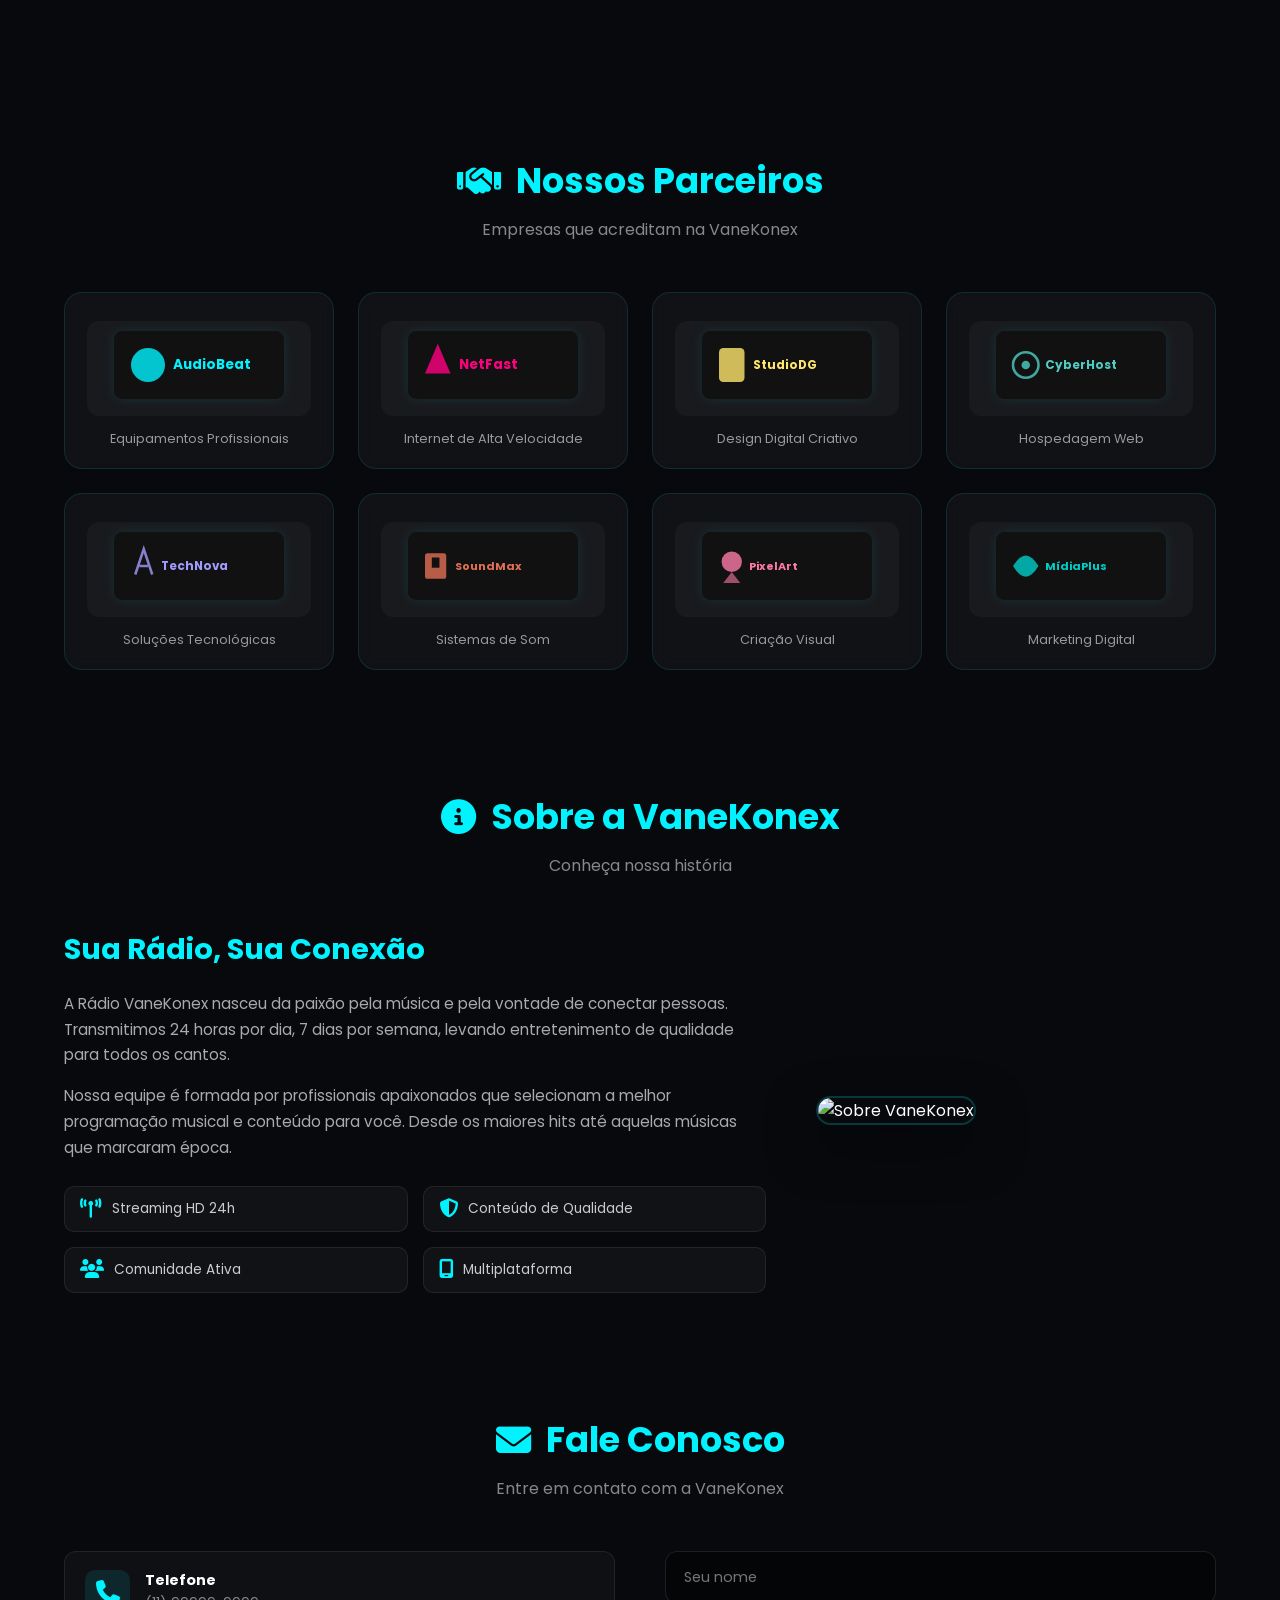
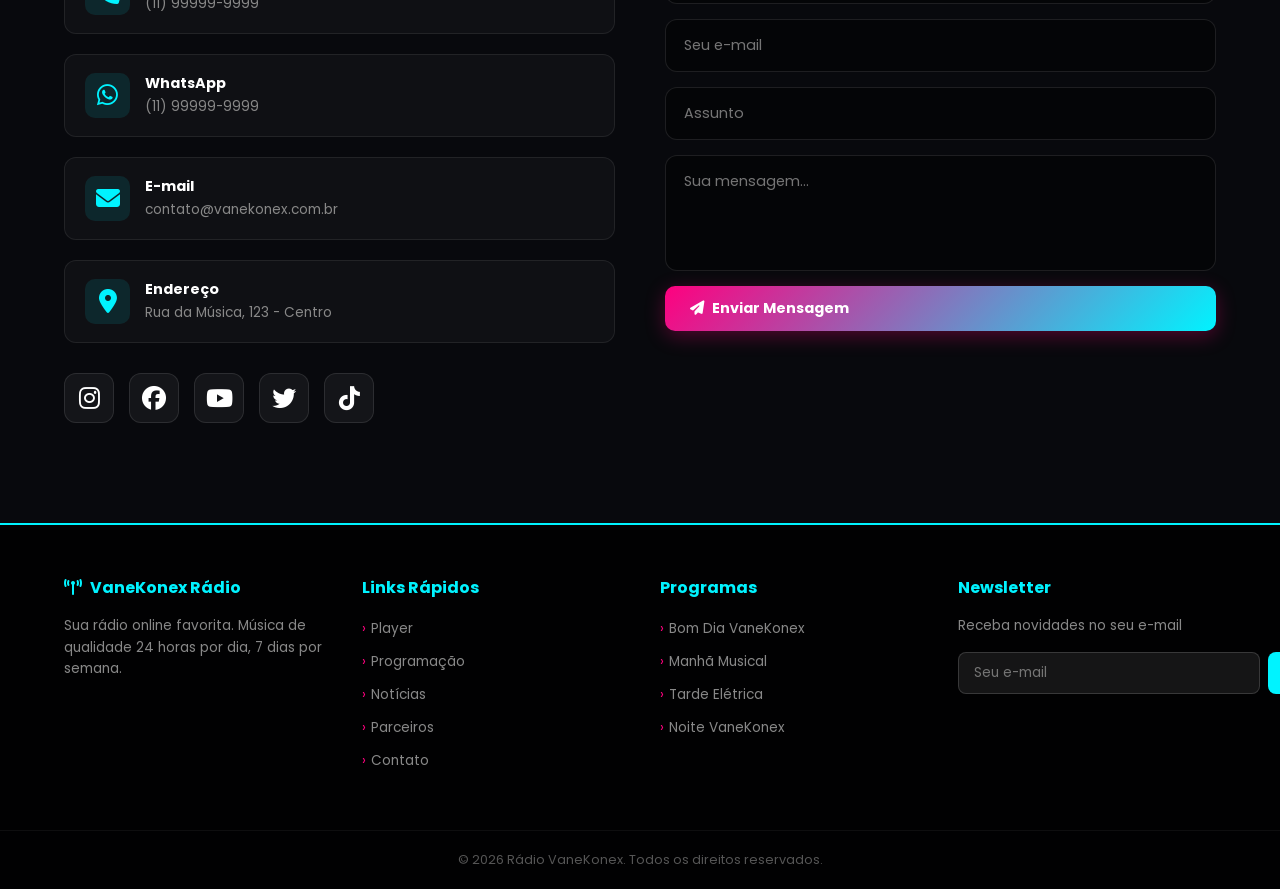
==== commit fadaf3c4: "Fix empty nav link line and add URL validation for locutora photo Co-authored-by: Copilot <223556219" ====
--- a/index.html
+++ b/index.html
@@ -34,7 +34,6 @@
             <a href="#player-section">Player</a>
             <a href="#programacao">Programação</a>
             <a href="#agentes">Agentes IA</a>
-
             <a href="#noticias">Notícias</a>
             <a href="#parceiros">Parceiros</a>
             <a href="#contato">Contato</a>
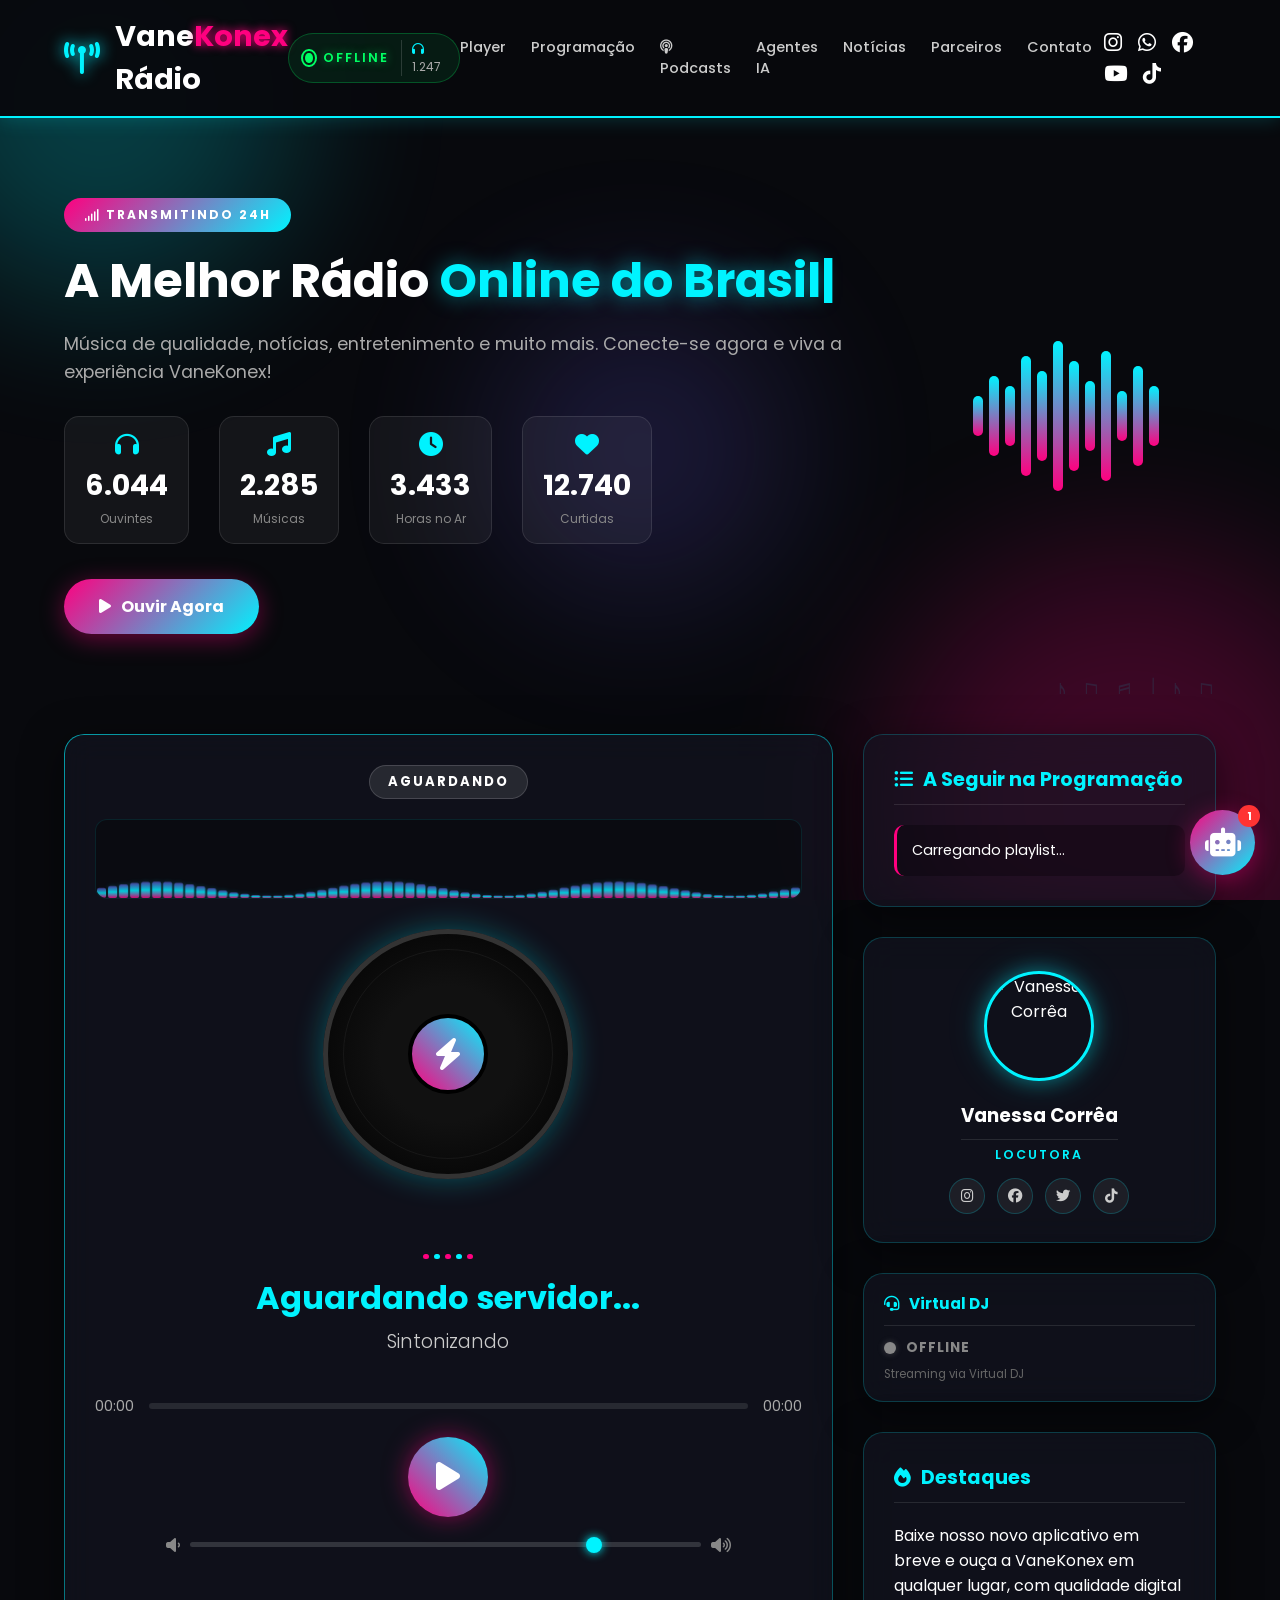
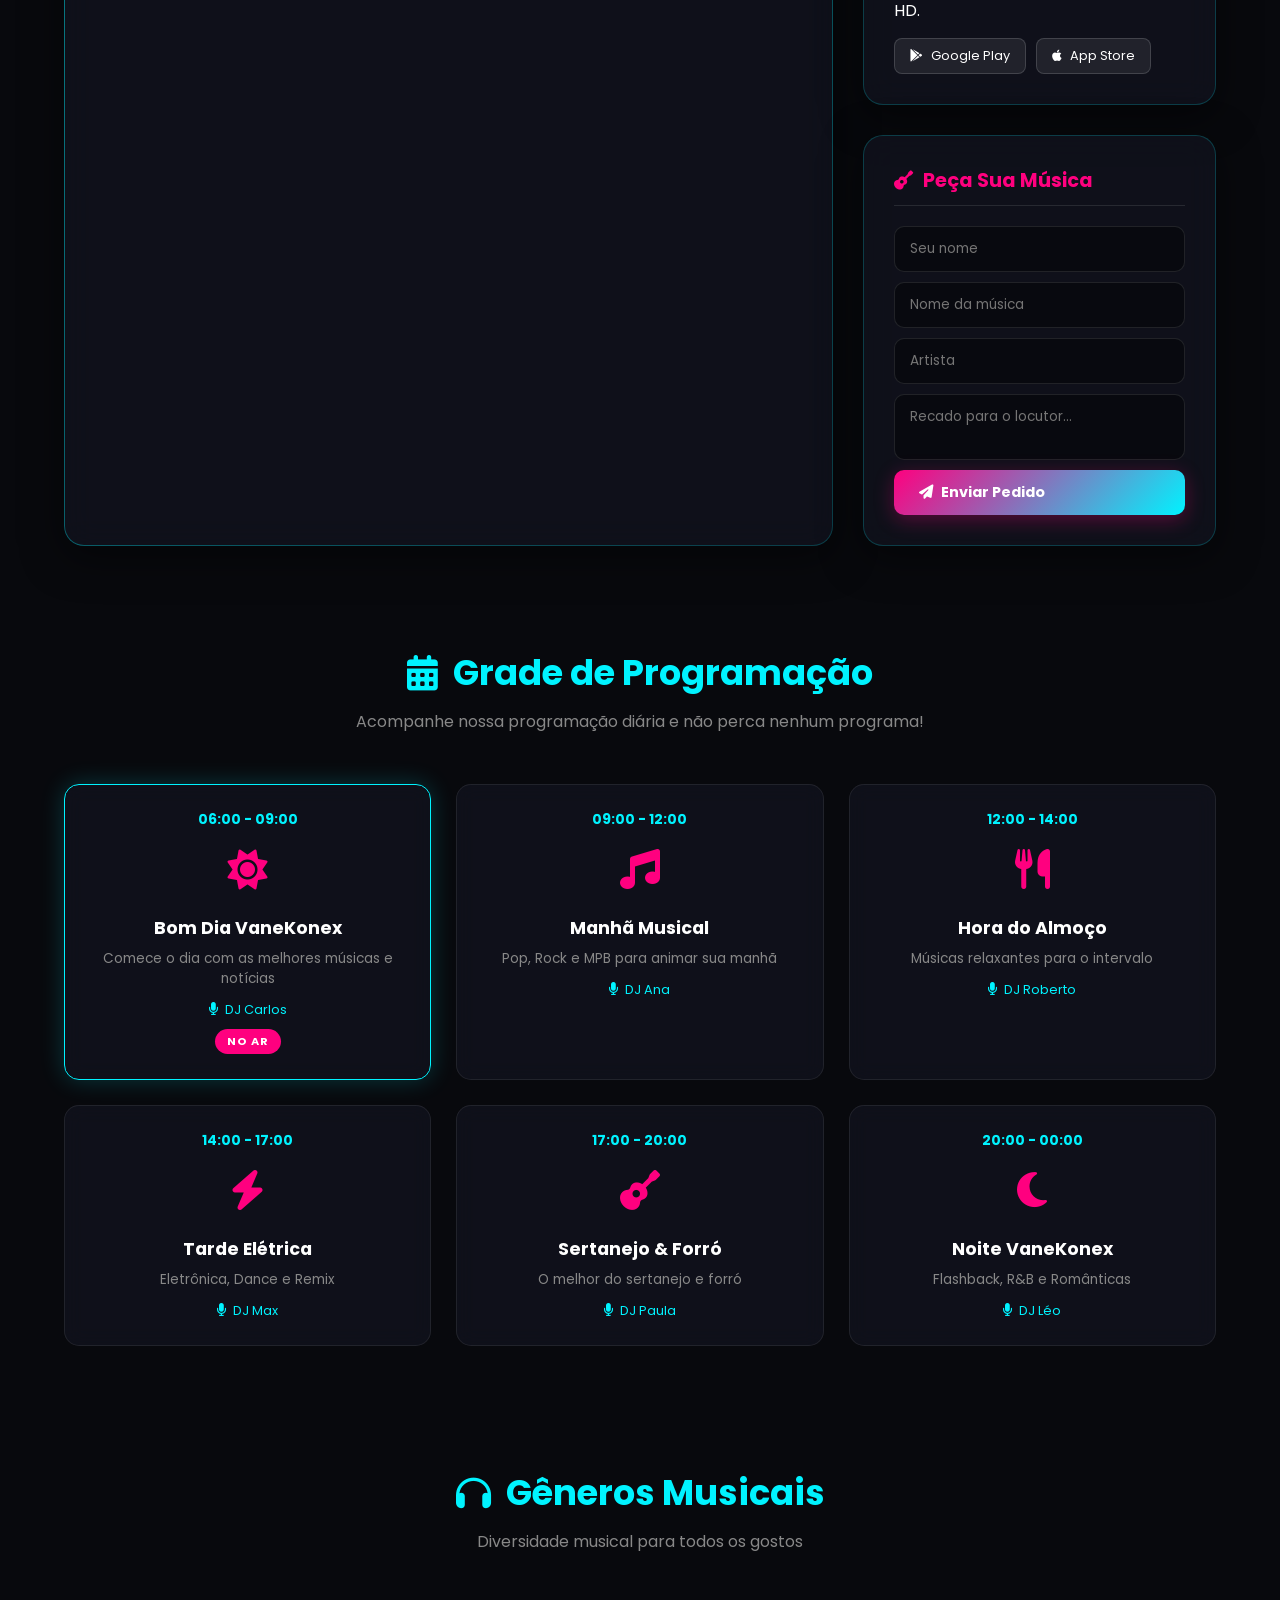
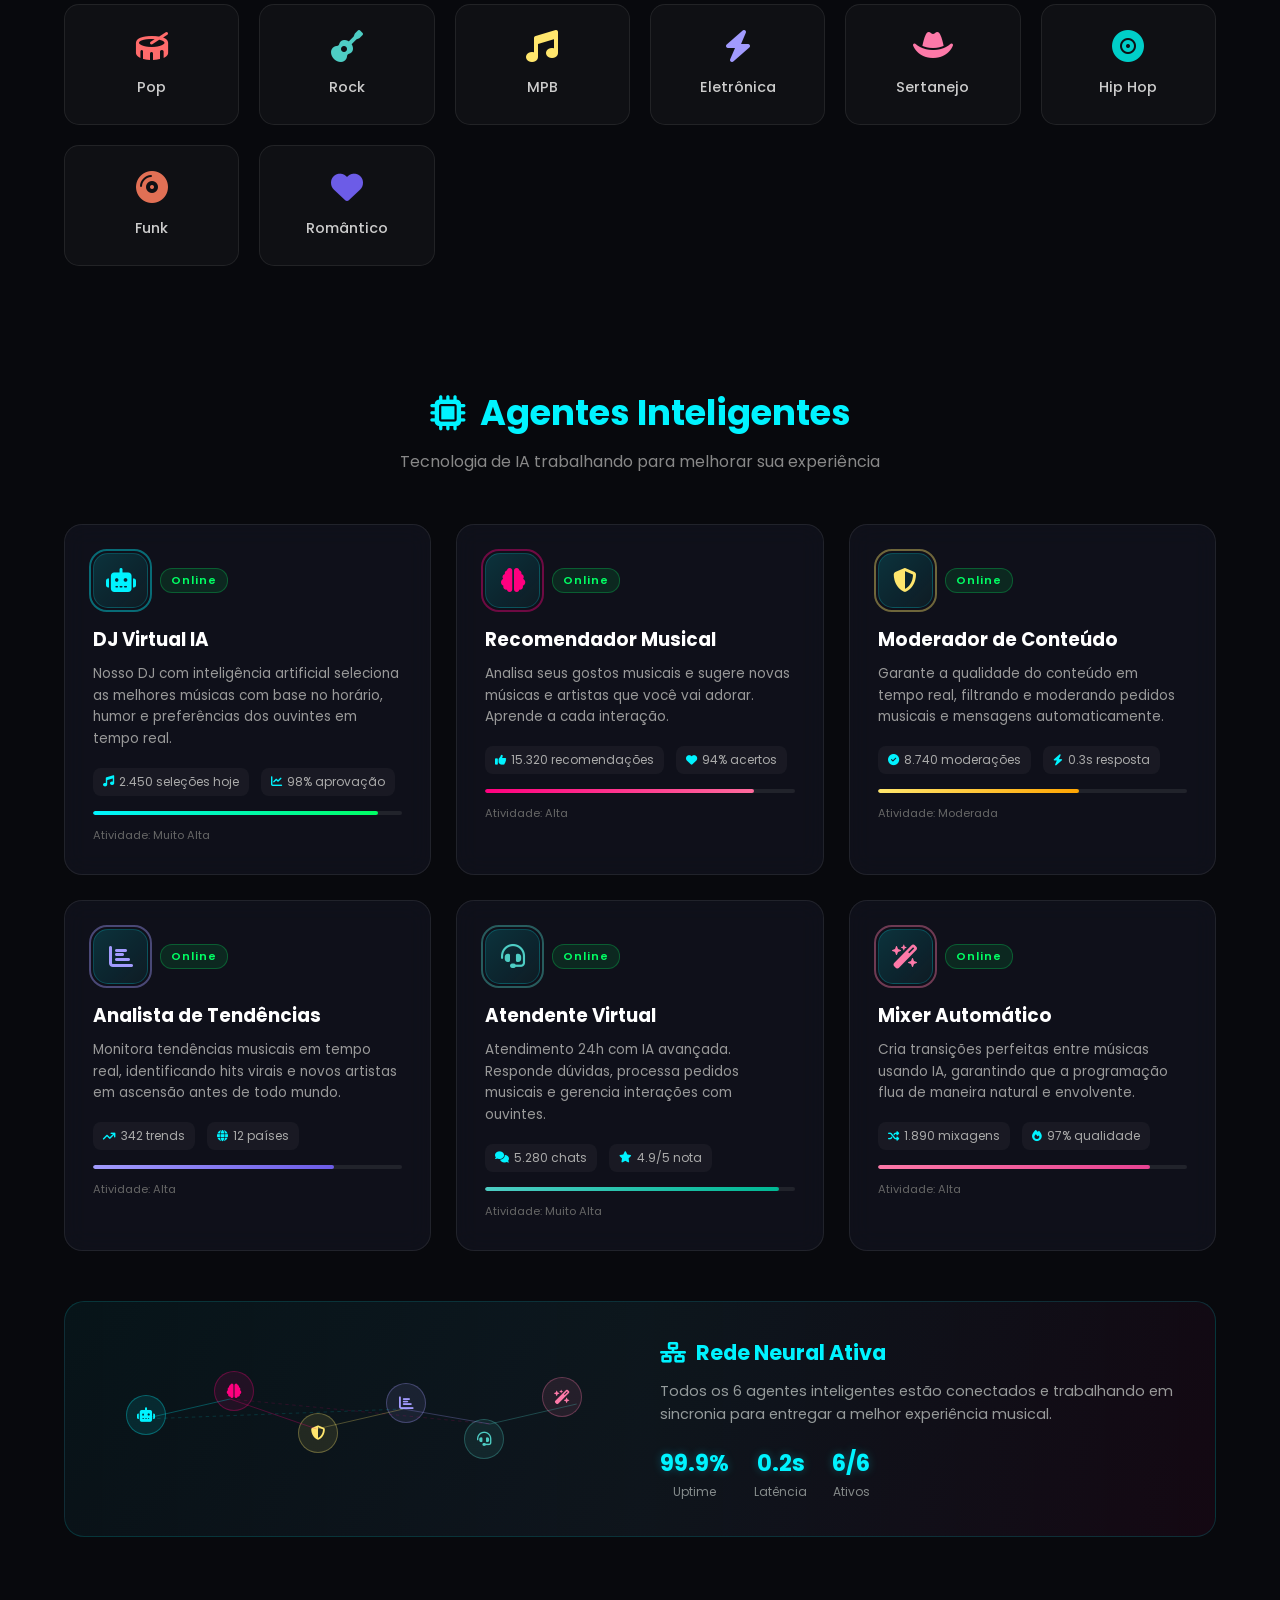
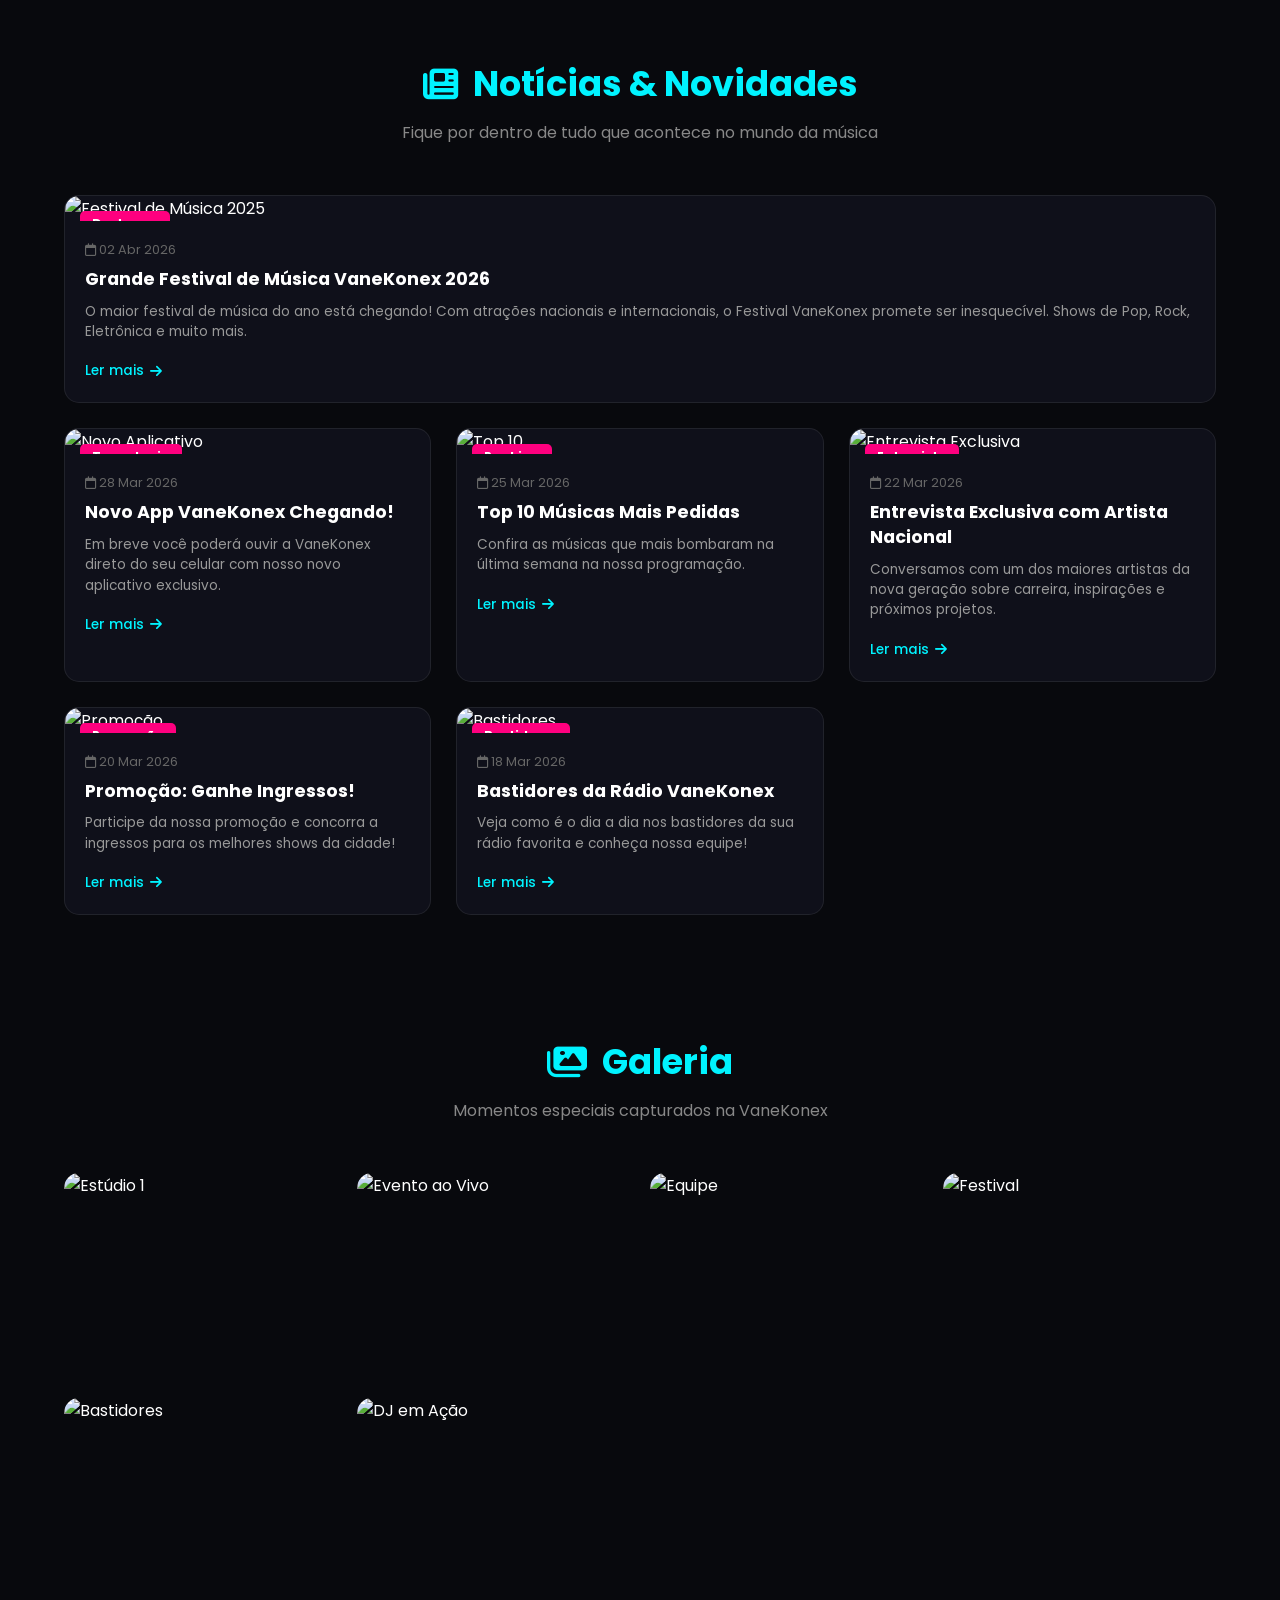
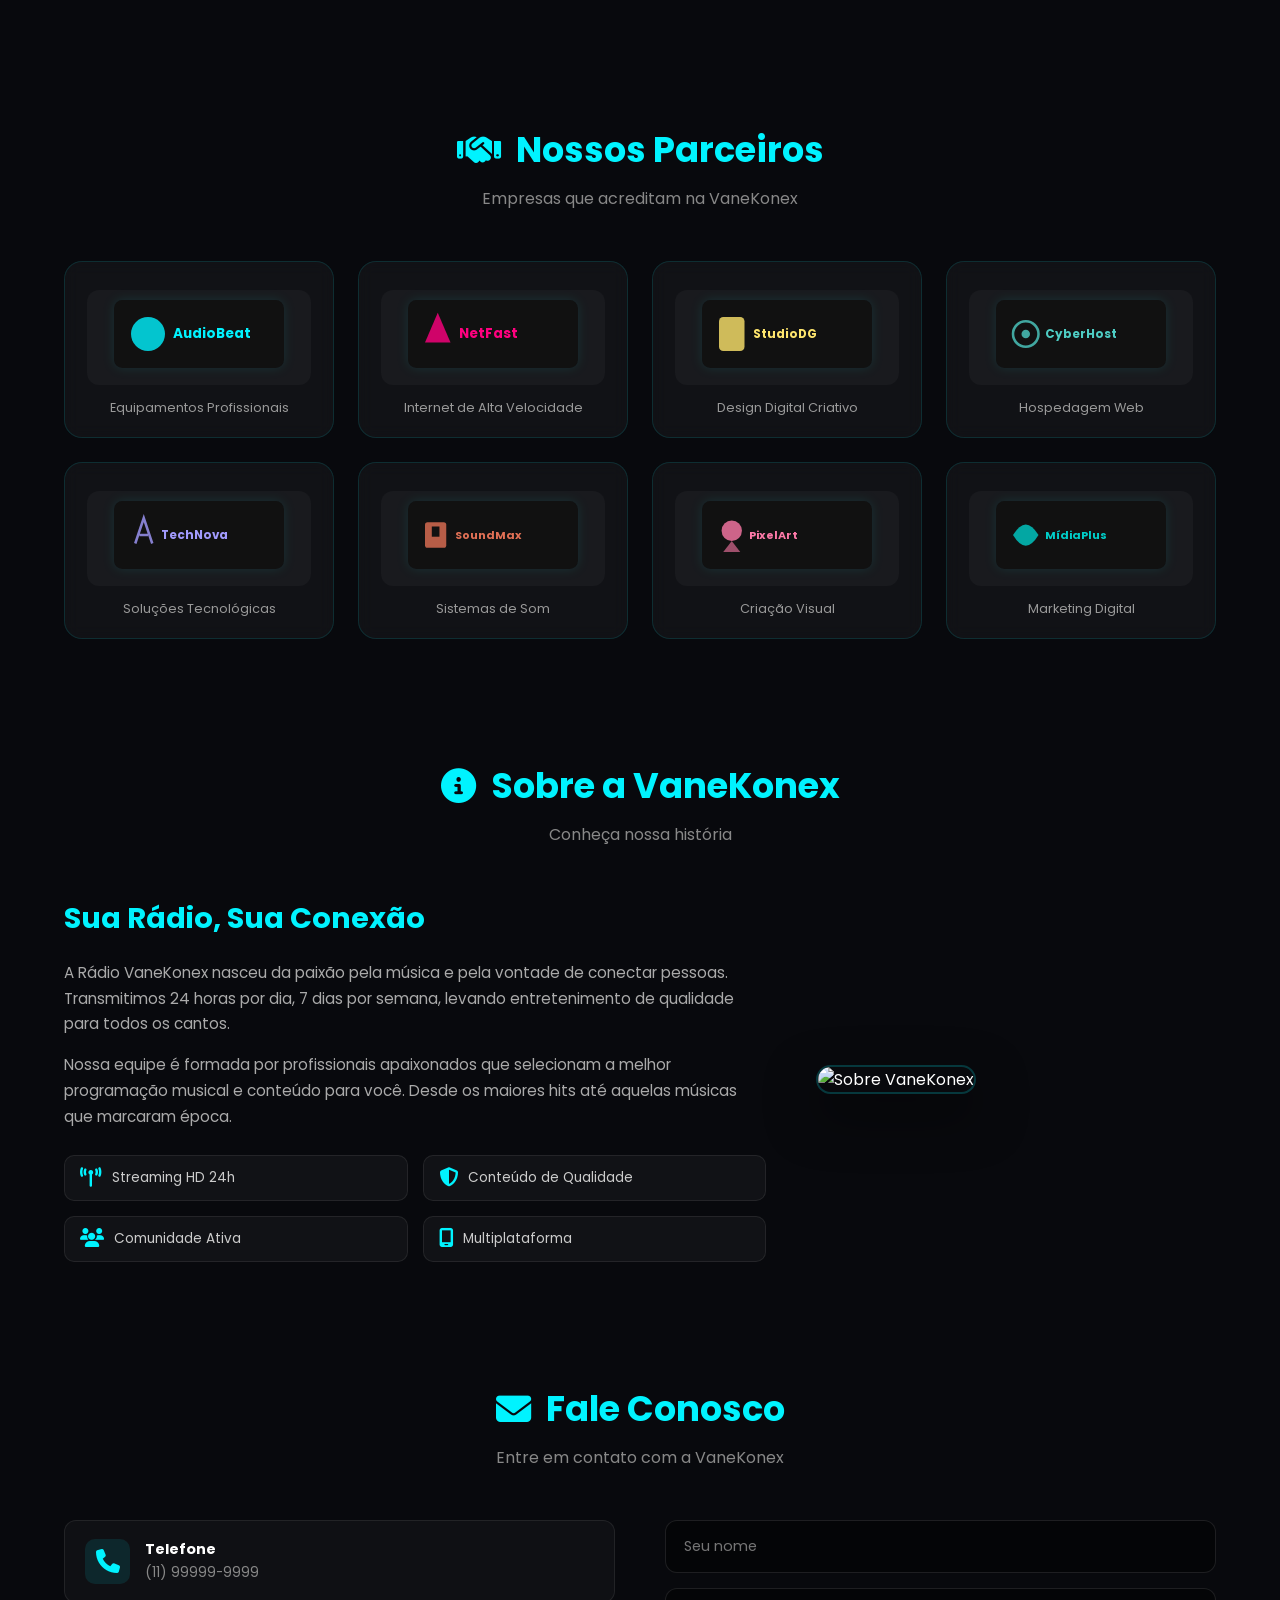
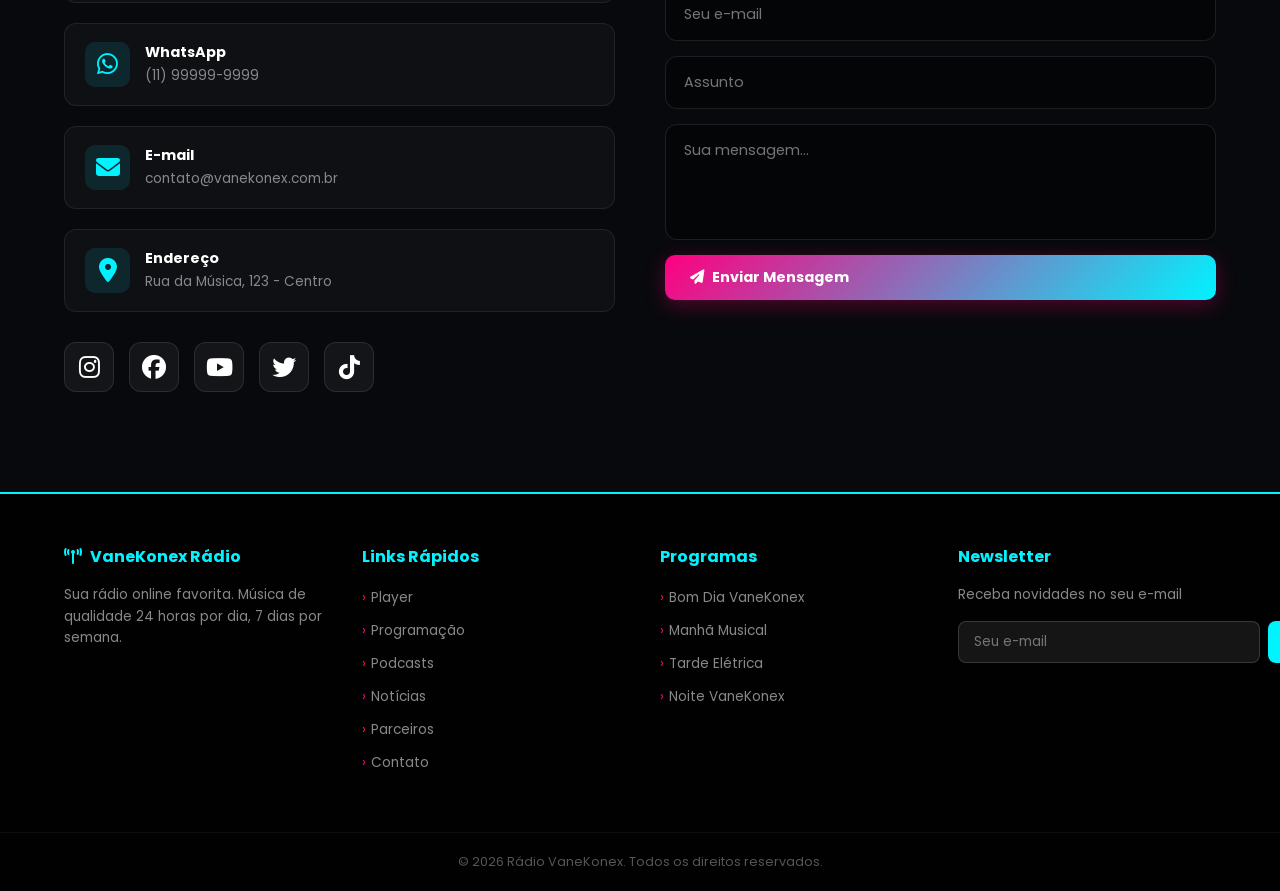
==== commit 2350ea2b: "Merge pull request #7 from ues012017-commits/copilot/add-podcast-menu-and-page Add dedicated Podcast" ====
--- a/index.html
+++ b/index.html
@@ -33,6 +33,7 @@
         <nav class="nav-links">
             <a href="#player-section">Player</a>
             <a href="#programacao">Programação</a>
+            <a href="podcast.html"><i class="fa-solid fa-podcast"></i> Podcasts</a>
             <a href="#agentes">Agentes IA</a>
             <a href="#noticias">Notícias</a>
             <a href="#parceiros">Parceiros</a>
@@ -787,6 +788,7 @@
                 <ul>
                     <li><a href="#player-section">Player</a></li>
                     <li><a href="#programacao">Programação</a></li>
+                    <li><a href="podcast.html">Podcasts</a></li>
                     <li><a href="#noticias">Notícias</a></li>
                     <li><a href="#parceiros">Parceiros</a></li>
                     <li><a href="#contato">Contato</a></li>
--- a/style.css
+++ b/style.css
@@ -1729,4 +1729,486 @@
 }
 @media (max-width: 600px) {
     .smoke-container { height: 90px; }
+}
+
+/* =============================================
+   PODCAST PAGE STYLES
+   ============================================= */
+
+/* Active nav link */
+.nav-links .active-link {
+    color: var(--neon-cyan) !important;
+    text-shadow: 0 0 12px rgba(0, 243, 255, 0.5);
+}
+
+/* Podcast Hero */
+.podcast-hero {
+    display: flex;
+    align-items: center;
+    justify-content: space-between;
+    padding: 80px 5% 60px;
+    min-height: 45vh;
+    gap: 40px;
+    position: relative;
+    overflow: hidden;
+}
+.podcast-hero::before {
+    content: '';
+    position: absolute;
+    top: -50%;
+    right: -10%;
+    width: 500px;
+    height: 500px;
+    background: radial-gradient(circle, rgba(108,92,231,0.15), transparent 70%);
+    border-radius: 50%;
+    animation: float 18s infinite alternate ease-in-out;
+    pointer-events: none;
+}
+.podcast-hero-content {
+    flex: 1;
+    max-width: 600px;
+}
+.podcast-hero-badge {
+    display: inline-flex;
+    align-items: center;
+    gap: 8px;
+    background: rgba(0, 243, 255, 0.1);
+    border: 1px solid rgba(0, 243, 255, 0.3);
+    padding: 6px 16px;
+    border-radius: 20px;
+    font-size: 0.75rem;
+    font-weight: 700;
+    color: var(--neon-cyan);
+    letter-spacing: 2px;
+    text-transform: uppercase;
+    margin-bottom: 20px;
+    animation: fadeInDown 0.8s ease;
+}
+.podcast-hero-title {
+    font-size: 2.5rem;
+    font-weight: 700;
+    line-height: 1.2;
+    margin-bottom: 15px;
+    animation: fadeInDown 1s ease;
+}
+.neon-text {
+    background: linear-gradient(90deg, var(--neon-cyan), var(--neon-magenta));
+    -webkit-background-clip: text;
+    -webkit-text-fill-color: transparent;
+    background-clip: text;
+}
+.podcast-hero-desc {
+    font-size: 1rem;
+    color: #aaa;
+    line-height: 1.6;
+    margin-bottom: 30px;
+    animation: fadeInUp 1s ease 0.3s both;
+}
+.podcast-hero-stats {
+    display: flex;
+    gap: 30px;
+    animation: fadeInUp 1s ease 0.5s both;
+}
+.podcast-stat {
+    display: flex;
+    flex-direction: column;
+    align-items: center;
+    gap: 4px;
+}
+.podcast-stat i {
+    font-size: 1.3rem;
+    color: var(--neon-cyan);
+}
+.podcast-stat-num {
+    font-size: 1.3rem;
+    font-weight: 700;
+    color: #fff;
+}
+.podcast-stat span:last-child {
+    font-size: 0.75rem;
+    color: #888;
+}
+
+/* Podcast Hero Waveform */
+.podcast-hero-visual {
+    flex: 0 0 auto;
+    animation: fadeInUp 1.2s ease 0.4s both;
+}
+.podcast-waveform {
+    display: flex;
+    align-items: flex-end;
+    gap: 5px;
+    height: 120px;
+}
+.pw-bar {
+    width: 8px;
+    background: linear-gradient(to top, var(--neon-cyan), var(--neon-magenta));
+    border-radius: 4px;
+    animation: podcastWave 1.2s ease-in-out infinite alternate;
+}
+.pw-bar:nth-child(1)  { height: 30px; animation-delay: 0s; }
+.pw-bar:nth-child(2)  { height: 50px; animation-delay: 0.1s; }
+.pw-bar:nth-child(3)  { height: 70px; animation-delay: 0.2s; }
+.pw-bar:nth-child(4)  { height: 90px; animation-delay: 0.3s; }
+.pw-bar:nth-child(5)  { height: 60px; animation-delay: 0.15s; }
+.pw-bar:nth-child(6)  { height: 100px; animation-delay: 0.25s; }
+.pw-bar:nth-child(7)  { height: 80px; animation-delay: 0.35s; }
+.pw-bar:nth-child(8)  { height: 45px; animation-delay: 0.05s; }
+.pw-bar:nth-child(9)  { height: 95px; animation-delay: 0.4s; }
+.pw-bar:nth-child(10) { height: 55px; animation-delay: 0.2s; }
+.pw-bar:nth-child(11) { height: 75px; animation-delay: 0.3s; }
+.pw-bar:nth-child(12) { height: 40px; animation-delay: 0.1s; }
+.pw-bar:nth-child(13) { height: 85px; animation-delay: 0.35s; }
+.pw-bar:nth-child(14) { height: 65px; animation-delay: 0.15s; }
+.pw-bar:nth-child(15) { height: 50px; animation-delay: 0.25s; }
+.pw-bar:nth-child(16) { height: 35px; animation-delay: 0.05s; }
+
+@keyframes podcastWave {
+    0% { transform: scaleY(0.4); }
+    100% { transform: scaleY(1); }
+}
+
+@keyframes fadeInDown {
+    from { opacity: 0; transform: translateY(-30px); }
+    to { opacity: 1; transform: translateY(0); }
+}
+
+@keyframes fadeInUp {
+    from { opacity: 0; transform: translateY(30px); }
+    to { opacity: 1; transform: translateY(0); }
+}
+
+/* Podcast Section */
+.podcast-section {
+    padding: 40px 5% 60px;
+}
+
+/* Podcast Grid */
+.podcast-grid {
+    display: grid;
+    grid-template-columns: repeat(auto-fill, minmax(340px, 1fr));
+    gap: 30px;
+    margin-top: 30px;
+}
+
+/* Podcast Card */
+.podcast-card {
+    background: var(--glass-bg);
+    backdrop-filter: blur(15px);
+    border: 1px solid var(--glass-border);
+    border-radius: 16px;
+    overflow: hidden;
+    transition: transform 0.4s ease, box-shadow 0.4s ease, border-color 0.4s ease;
+    animation: fadeInUp 0.6s ease both;
+}
+.podcast-card:hover {
+    transform: translateY(-8px) scale(1.02);
+    box-shadow: 0 20px 60px rgba(0, 243, 255, 0.15), 0 0 30px rgba(0, 243, 255, 0.08);
+    border-color: rgba(0, 243, 255, 0.4);
+}
+
+.podcast-video-wrap {
+    position: relative;
+    width: 100%;
+    padding-top: 56.25%; /* 16:9 aspect ratio */
+    background: #0a0b10;
+}
+.podcast-video-wrap iframe {
+    position: absolute;
+    top: 0;
+    left: 0;
+    width: 100%;
+    height: 100%;
+    border: none;
+}
+.podcast-card-badge {
+    position: absolute;
+    top: 12px;
+    left: 12px;
+    padding: 4px 12px;
+    border-radius: 12px;
+    font-size: 0.7rem;
+    font-weight: 700;
+    color: #000;
+    text-transform: uppercase;
+    letter-spacing: 1px;
+    z-index: 2;
+}
+
+.podcast-card-info {
+    padding: 20px;
+}
+.podcast-card-info h3 {
+    font-size: 1rem;
+    font-weight: 700;
+    color: #fff;
+    margin-bottom: 8px;
+    line-height: 1.4;
+}
+.podcast-card-info p {
+    font-size: 0.85rem;
+    color: #999;
+    line-height: 1.5;
+    margin-bottom: 12px;
+}
+.podcast-card-meta {
+    display: flex;
+    gap: 16px;
+    font-size: 0.75rem;
+    color: #777;
+}
+.podcast-card-meta i {
+    color: var(--neon-cyan);
+    margin-right: 4px;
+}
+
+/* Podcast Empty State */
+.podcast-empty {
+    display: flex;
+    flex-direction: column;
+    align-items: center;
+    justify-content: center;
+    padding: 60px 20px;
+    text-align: center;
+    color: #666;
+}
+.podcast-empty i {
+    font-size: 3rem;
+    color: var(--neon-cyan);
+    margin-bottom: 16px;
+    opacity: 0.4;
+}
+.podcast-empty h3 {
+    font-size: 1.2rem;
+    color: #aaa;
+    margin-bottom: 8px;
+}
+
+/* Podcast Admin Section */
+.podcast-admin-section {
+    padding: 40px 5% 80px;
+}
+.podcast-admin-panel {
+    max-width: 800px;
+    margin: 30px auto 0;
+}
+
+/* Admin Auth */
+.admin-auth {
+    text-align: center;
+    padding: 30px 20px;
+}
+.admin-auth h3 {
+    font-size: 1.3rem;
+    color: var(--neon-cyan);
+    margin-bottom: 10px;
+}
+.admin-auth p {
+    color: #888;
+    margin-bottom: 20px;
+}
+.admin-login-form {
+    display: flex;
+    gap: 10px;
+    justify-content: center;
+    max-width: 400px;
+    margin: 0 auto;
+}
+.admin-login-form input {
+    flex: 1;
+    padding: 12px 16px;
+    background: rgba(255, 255, 255, 0.05);
+    border: 1px solid rgba(0, 243, 255, 0.2);
+    border-radius: 10px;
+    color: #fff;
+    font-size: 0.9rem;
+    outline: none;
+    transition: border-color 0.3s ease, box-shadow 0.3s ease;
+}
+.admin-login-form input:focus {
+    border-color: var(--neon-cyan);
+    box-shadow: 0 0 15px rgba(0, 243, 255, 0.15);
+}
+.admin-login-form input.input-error {
+    border-color: #ff4757;
+    box-shadow: 0 0 15px rgba(255, 71, 87, 0.2);
+    animation: shake 0.5s ease;
+}
+.admin-hint {
+    display: block;
+    margin-top: 12px;
+    color: #555;
+    font-size: 0.75rem;
+}
+
+@keyframes shake {
+    0%, 100% { transform: translateX(0); }
+    20%, 60% { transform: translateX(-6px); }
+    40%, 80% { transform: translateX(6px); }
+}
+
+/* Admin Content */
+.admin-toolbar {
+    display: flex;
+    justify-content: space-between;
+    align-items: center;
+    margin-bottom: 24px;
+}
+.admin-toolbar h3 {
+    font-size: 1.1rem;
+    color: var(--neon-cyan);
+}
+
+.btn-neon-sm {
+    padding: 8px 16px;
+    background: rgba(255, 255, 255, 0.06);
+    border: 1px solid rgba(255, 255, 255, 0.15);
+    border-radius: 8px;
+    color: #aaa;
+    font-size: 0.8rem;
+    cursor: pointer;
+    transition: all 0.3s ease;
+}
+.btn-neon-sm:hover {
+    background: rgba(255, 71, 87, 0.15);
+    border-color: #ff4757;
+    color: #ff4757;
+}
+
+/* Admin Add Form */
+.admin-add-form {
+    background: rgba(255, 255, 255, 0.03);
+    border: 1px solid rgba(0, 243, 255, 0.1);
+    border-radius: 14px;
+    padding: 24px;
+    margin-bottom: 30px;
+}
+.admin-add-form h4 {
+    color: #ddd;
+    margin-bottom: 16px;
+    font-size: 0.95rem;
+}
+.admin-form-grid {
+    display: grid;
+    grid-template-columns: 1fr 1fr;
+    gap: 12px;
+    margin-bottom: 16px;
+}
+.admin-form-grid input,
+.admin-form-grid select {
+    padding: 12px 14px;
+    background: rgba(255, 255, 255, 0.05);
+    border: 1px solid rgba(0, 243, 255, 0.15);
+    border-radius: 10px;
+    color: #fff;
+    font-size: 0.85rem;
+    outline: none;
+    transition: border-color 0.3s ease;
+}
+.admin-form-grid input:focus,
+.admin-form-grid select:focus {
+    border-color: var(--neon-cyan);
+}
+.admin-form-grid select {
+    cursor: pointer;
+}
+.admin-form-grid select option {
+    background: #1a1a2e;
+    color: #fff;
+}
+
+/* Admin Episode List */
+.admin-ep-list {
+    display: flex;
+    flex-direction: column;
+    gap: 10px;
+}
+.admin-list h4 {
+    color: #ddd;
+    margin-bottom: 14px;
+    font-size: 0.95rem;
+}
+.admin-ep-item {
+    display: flex;
+    align-items: center;
+    justify-content: space-between;
+    background: rgba(255, 255, 255, 0.03);
+    border: 1px solid rgba(255, 255, 255, 0.06);
+    border-radius: 10px;
+    padding: 14px 18px;
+    transition: all 0.3s ease;
+}
+.admin-ep-item:hover {
+    background: rgba(0, 243, 255, 0.04);
+    border-color: rgba(0, 243, 255, 0.15);
+}
+.admin-ep-info {
+    display: flex;
+    flex-direction: column;
+    gap: 4px;
+}
+.admin-ep-info strong {
+    font-size: 0.9rem;
+    color: #fff;
+}
+.admin-ep-info small {
+    font-size: 0.75rem;
+    color: #777;
+}
+.admin-no-eps {
+    text-align: center;
+    color: #555;
+    padding: 20px;
+}
+
+.btn-icon {
+    width: 36px;
+    height: 36px;
+    border-radius: 8px;
+    border: none;
+    cursor: pointer;
+    display: flex;
+    align-items: center;
+    justify-content: center;
+    font-size: 0.85rem;
+    transition: all 0.3s ease;
+}
+.btn-danger {
+    background: rgba(255, 71, 87, 0.1);
+    color: #ff4757;
+    border: 1px solid rgba(255, 71, 87, 0.2);
+}
+.btn-danger:hover {
+    background: rgba(255, 71, 87, 0.25);
+    transform: scale(1.1);
+}
+
+/* Podcast Page Responsive */
+@media (max-width: 768px) {
+    .podcast-hero {
+        flex-direction: column;
+        text-align: center;
+        padding: 60px 5% 40px;
+    }
+    .podcast-hero-stats {
+        justify-content: center;
+    }
+    .podcast-hero-title {
+        font-size: 1.8rem;
+    }
+    .podcast-grid {
+        grid-template-columns: 1fr;
+    }
+    .admin-form-grid {
+        grid-template-columns: 1fr;
+    }
+    .admin-login-form {
+        flex-direction: column;
+    }
+    .podcast-waveform {
+        height: 80px;
+    }
+    .pw-bar {
+        width: 6px;
+    }
 }
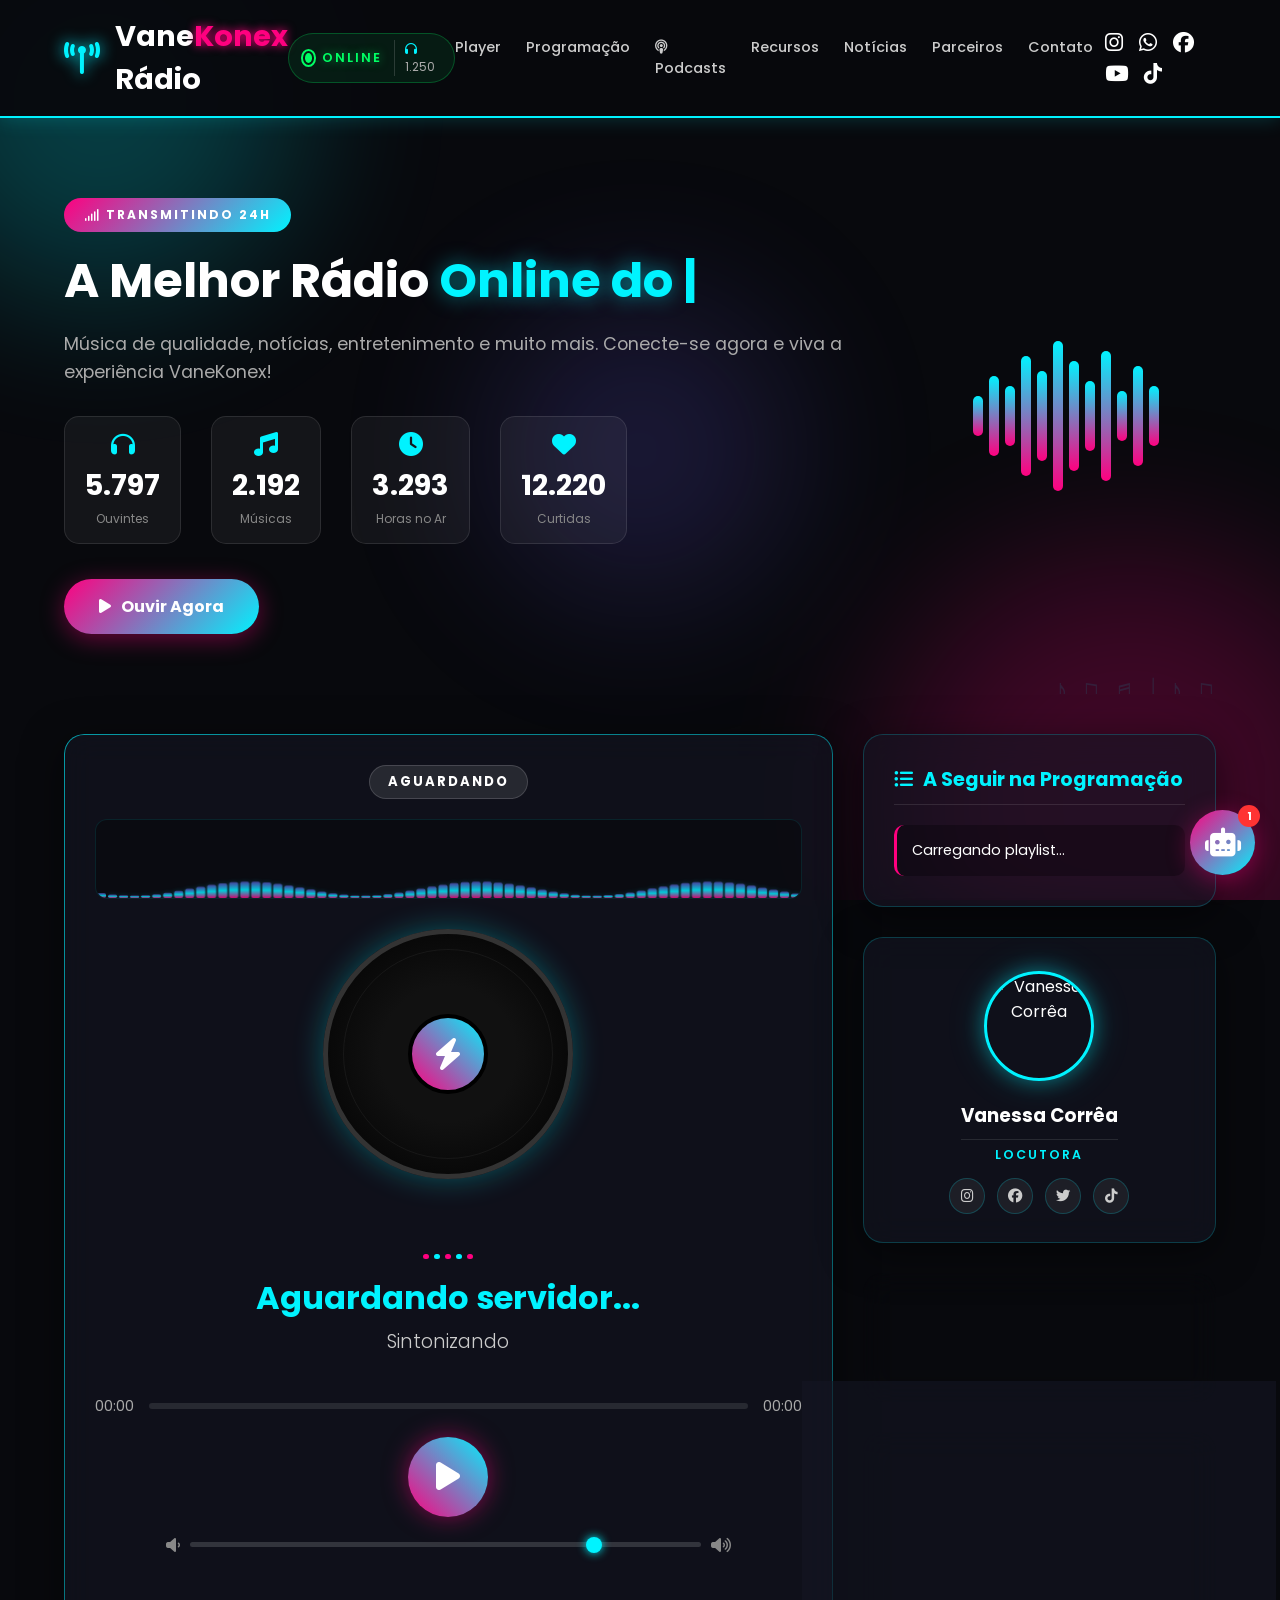
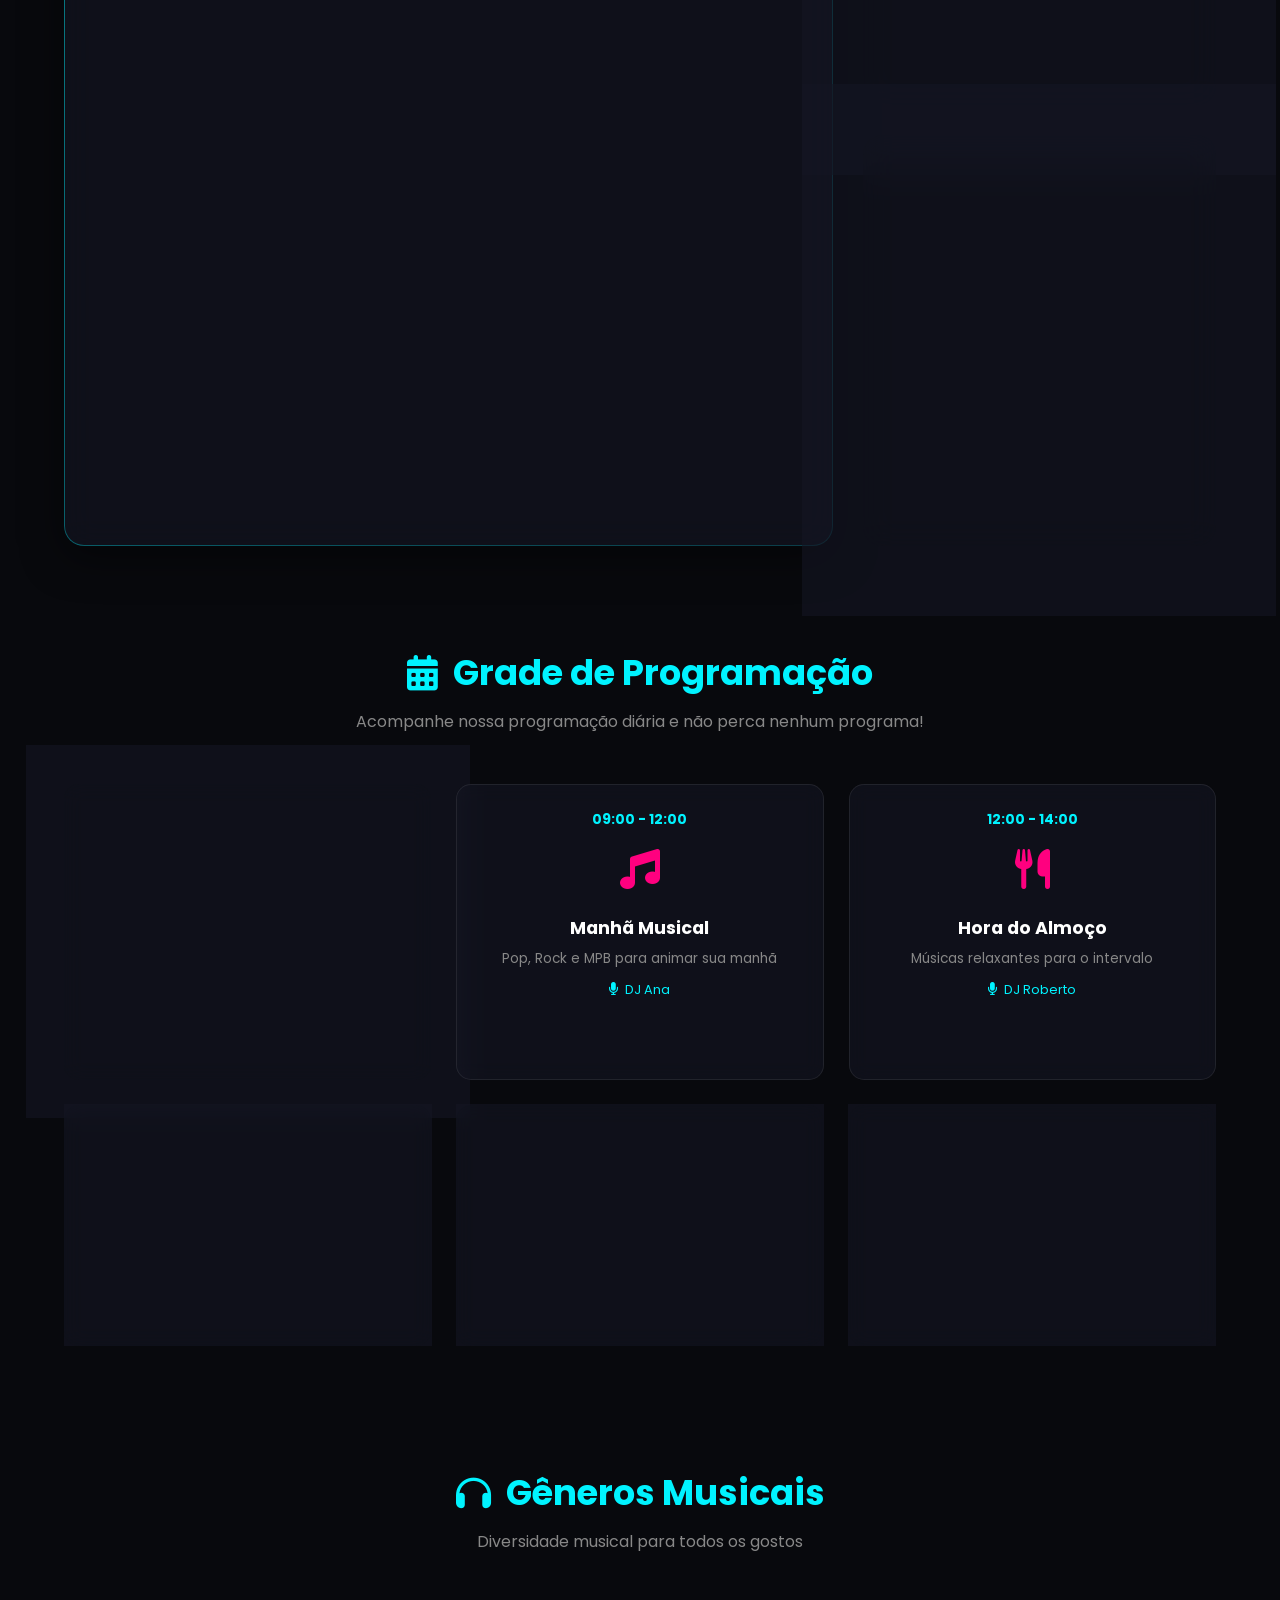
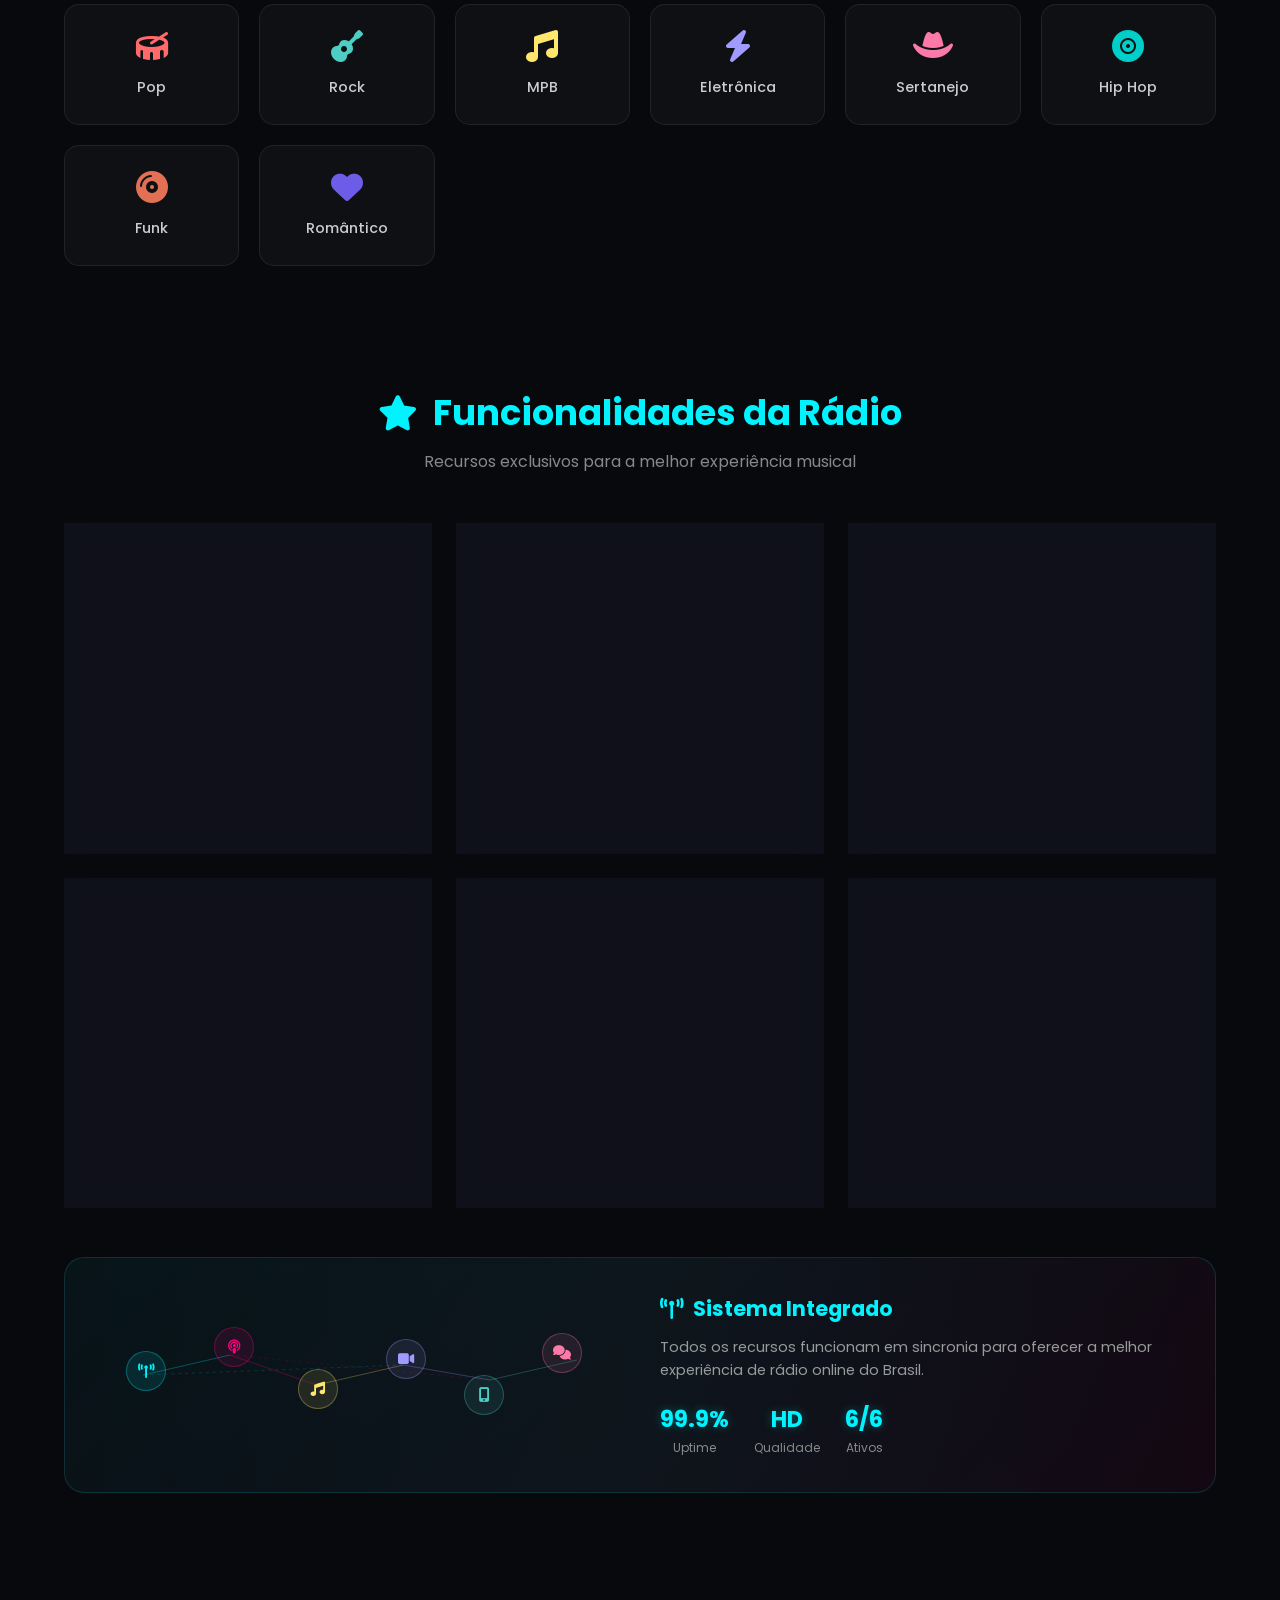
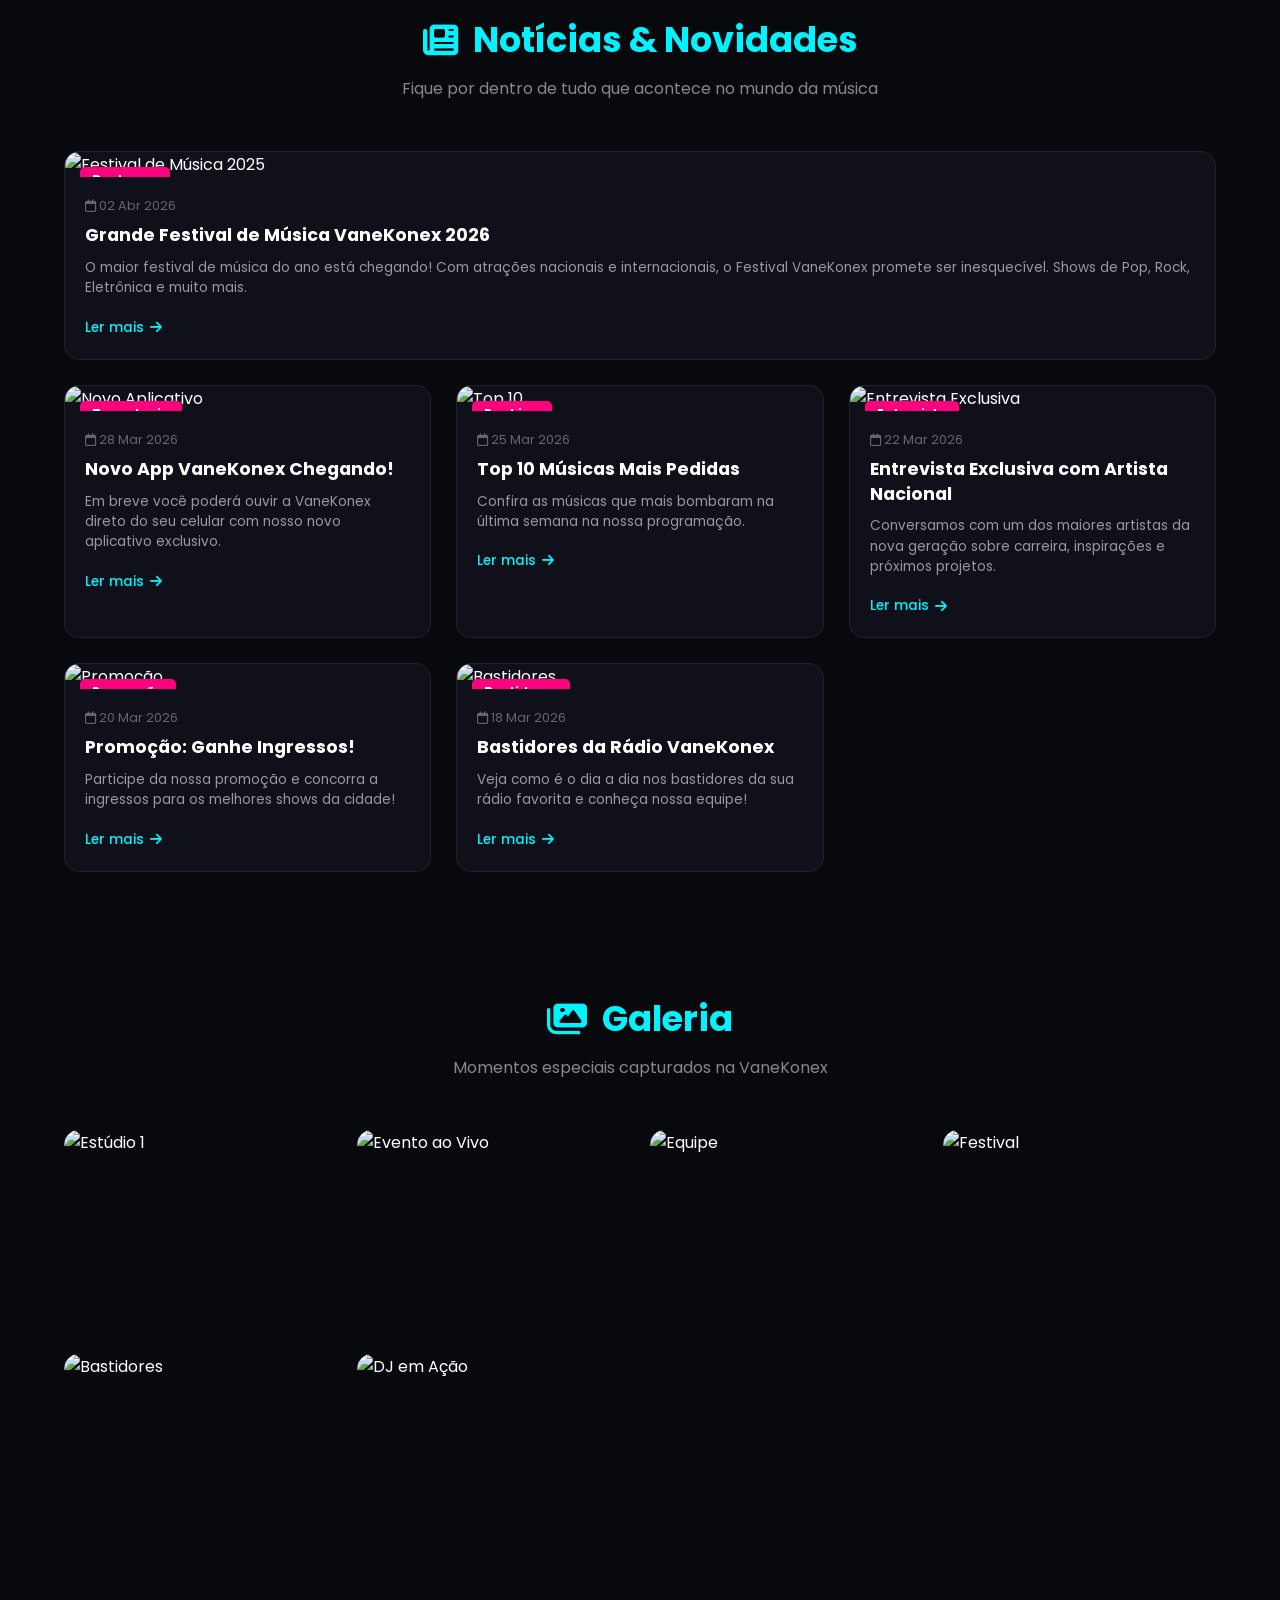
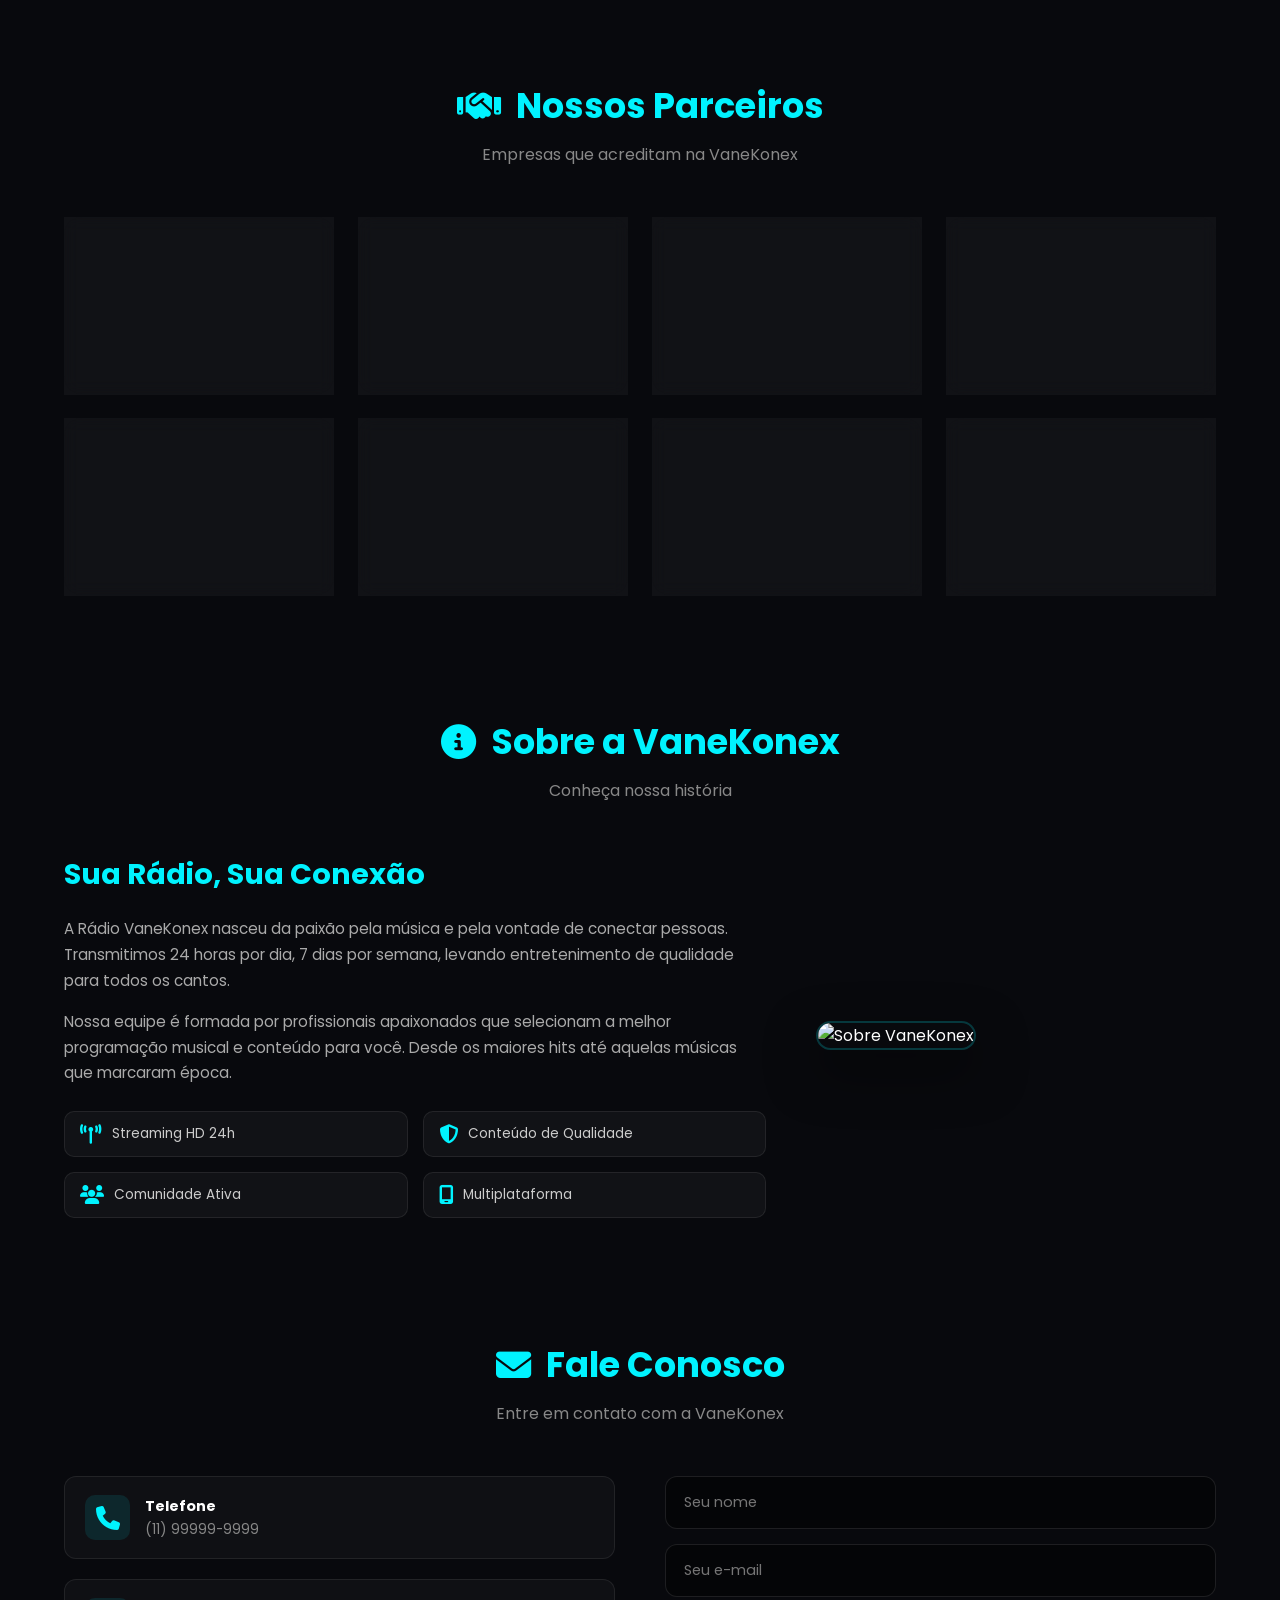
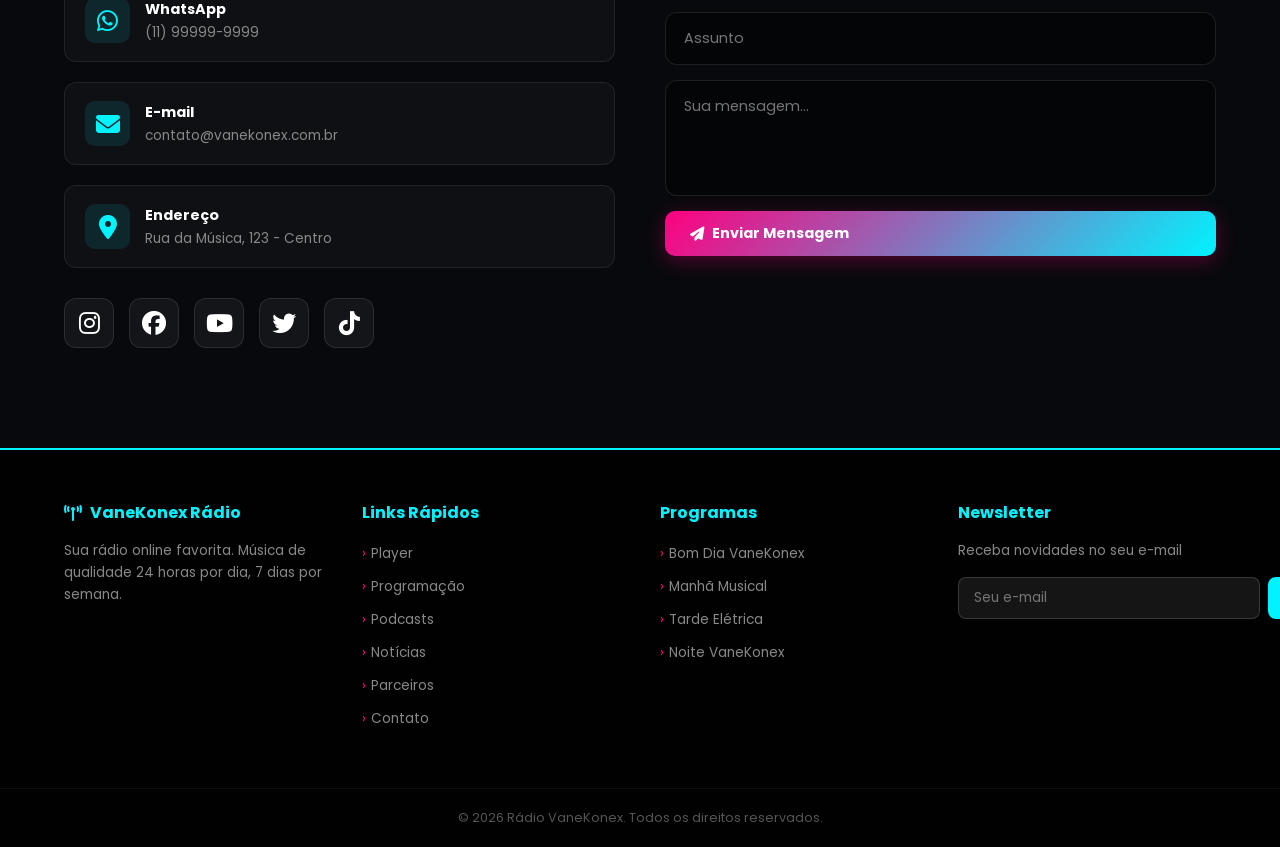
==== commit cd786407: "Update VDJ status, add autoplay, enhance smoke effects, replace AI agents with radio features - Chan" ====
--- a/index.html
+++ b/index.html
@@ -12,6 +12,8 @@
         <div class="orb orb-1"></div>
         <div class="orb orb-2"></div>
         <div class="orb orb-3"></div>
+        <div class="orb orb-4"></div>
+        <div class="orb orb-5"></div>
     </div>
 
     <!-- Partículas flutuantes decorativas -->
@@ -34,7 +36,7 @@
             <a href="#player-section">Player</a>
             <a href="#programacao">Programação</a>
             <a href="podcast.html"><i class="fa-solid fa-podcast"></i> Podcasts</a>
-            <a href="#agentes">Agentes IA</a>
+            <a href="#agentes">Recursos</a>
             <a href="#noticias">Notícias</a>
             <a href="#parceiros">Parceiros</a>
             <a href="#contato">Contato</a>
@@ -173,13 +175,13 @@
             </section>
 
             <!-- Virtual DJ Status -->
-            <section class="glass-panel vdj-status scroll-reveal">
+            <section class="glass-panel vdj-status vdj-status-large scroll-reveal">
                 <h3><i class="fa-solid fa-headset"></i> Virtual DJ</h3>
                 <div class="vdj-indicator">
                     <span class="vdj-dot" id="vdj-dot"></span>
-                    <span class="vdj-text" id="vdj-text">OFFLINE</span>
-                </div>
-                <p class="vdj-config-info">Streaming via Virtual DJ</p>
+                    <span class="vdj-text" id="vdj-text">ONLINE</span>
+                </div>
+                <p class="vdj-config-info">🔴 Transmissão ao Vivo 24h</p>
             </section>
 
             <section class="glass-panel news-mini scroll-reveal">
@@ -300,143 +302,131 @@
         </div>
     </section>
 
-    <!-- Agentes Inteligentes -->
+    <!-- Funcionalidades da Rádio -->
     <section id="agentes" class="section-full scroll-reveal">
         <div class="section-header">
-            <h2><i class="fa-solid fa-microchip"></i> Agentes Inteligentes</h2>
-            <p>Tecnologia de IA trabalhando para melhorar sua experiência</p>
+            <h2><i class="fa-solid fa-star"></i> Funcionalidades da Rádio</h2>
+            <p>Recursos exclusivos para a melhor experiência musical</p>
         </div>
         <div class="agentes-grid">
             <div class="agente-card" data-tilt>
                 <div class="agente-icon-wrap">
                     <div class="agente-icon pulse-ring">
-                        <i class="fa-solid fa-robot"></i>
-                    </div>
-                    <span class="agente-status online">Online</span>
-                </div>
-                <h4>DJ Virtual IA</h4>
-                <p>Nosso DJ com inteligência artificial seleciona as melhores músicas com base no horário, humor e preferências dos ouvintes em tempo real.</p>
+                        <i class="fa-solid fa-tower-broadcast"></i>
+                    </div>
+                    <span class="agente-status online">Ativo</span>
+                </div>
+                <h4>Transmissão 24h</h4>
+                <p>Programação ininterrupta com a melhor seleção musical, transmitindo em alta qualidade digital 24 horas por dia.</p>
                 <div class="agente-stats">
-                    <span><i class="fa-solid fa-music"></i> 2.450 seleções hoje</span>
-                    <span><i class="fa-solid fa-chart-line"></i> 98% aprovação</span>
+                    <span><i class="fa-solid fa-signal"></i> HD Digital</span>
+                    <span><i class="fa-solid fa-clock"></i> 24/7</span>
                 </div>
                 <div class="agente-activity">
-                    <div class="activity-bar">
-                        <div class="activity-fill" style="width: 92%"></div>
-                    </div>
-                    <small>Atividade: Muito Alta</small>
+                    <div class="activity-bar"><div class="activity-fill" style="width: 100%"></div></div>
+                    <small>Status: Transmitindo</small>
                 </div>
             </div>
             <div class="agente-card" data-tilt>
                 <div class="agente-icon-wrap">
                     <div class="agente-icon pulse-ring" style="--agent-color: #ff007f">
-                        <i class="fa-solid fa-brain"></i>
-                    </div>
-                    <span class="agente-status online">Online</span>
-                </div>
-                <h4>Recomendador Musical</h4>
-                <p>Analisa seus gostos musicais e sugere novas músicas e artistas que você vai adorar. Aprende a cada interação.</p>
+                        <i class="fa-solid fa-podcast"></i>
+                    </div>
+                    <span class="agente-status online">Ativo</span>
+                </div>
+                <h4>Podcasts Exclusivos</h4>
+                <p>Conteúdo original em formato podcast. Entrevistas, debates e programas especiais disponíveis sob demanda.</p>
                 <div class="agente-stats">
-                    <span><i class="fa-solid fa-thumbs-up"></i> 15.320 recomendações</span>
-                    <span><i class="fa-solid fa-heart"></i> 94% acertos</span>
+                    <span><i class="fa-solid fa-play-circle"></i> Sob Demanda</span>
+                    <span><i class="fa-solid fa-headphones"></i> HD Audio</span>
                 </div>
                 <div class="agente-activity">
-                    <div class="activity-bar">
-                        <div class="activity-fill" style="width: 87%; background: linear-gradient(90deg, #ff007f, #ff6b9d)"></div>
-                    </div>
-                    <small>Atividade: Alta</small>
+                    <div class="activity-bar"><div class="activity-fill" style="width: 87%; background: linear-gradient(90deg, #ff007f, #ff6b9d)"></div></div>
+                    <small>Novos episódios toda semana</small>
                 </div>
             </div>
             <div class="agente-card" data-tilt>
                 <div class="agente-icon-wrap">
                     <div class="agente-icon pulse-ring" style="--agent-color: #ffe66d">
-                        <i class="fa-solid fa-shield-halved"></i>
-                    </div>
-                    <span class="agente-status online">Online</span>
-                </div>
-                <h4>Moderador de Conteúdo</h4>
-                <p>Garante a qualidade do conteúdo em tempo real, filtrando e moderando pedidos musicais e mensagens automaticamente.</p>
+                        <i class="fa-solid fa-music"></i>
+                    </div>
+                    <span class="agente-status online">Ativo</span>
+                </div>
+                <h4>Pedidos Musicais</h4>
+                <p>Peça sua música favorita diretamente pelo site. Nossos locutores atendem seus pedidos ao vivo durante a programação.</p>
                 <div class="agente-stats">
-                    <span><i class="fa-solid fa-check-circle"></i> 8.740 moderações</span>
-                    <span><i class="fa-solid fa-bolt"></i> 0.3s resposta</span>
+                    <span><i class="fa-solid fa-paper-plane"></i> Em tempo real</span>
+                    <span><i class="fa-solid fa-heart"></i> Interativo</span>
                 </div>
                 <div class="agente-activity">
-                    <div class="activity-bar">
-                        <div class="activity-fill" style="width: 65%; background: linear-gradient(90deg, #ffe66d, #ffa502)"></div>
-                    </div>
-                    <small>Atividade: Moderada</small>
+                    <div class="activity-bar"><div class="activity-fill" style="width: 75%; background: linear-gradient(90deg, #ffe66d, #ffa502)"></div></div>
+                    <small>Aceitando pedidos agora</small>
                 </div>
             </div>
             <div class="agente-card" data-tilt>
                 <div class="agente-icon-wrap">
                     <div class="agente-icon pulse-ring" style="--agent-color: #a29bfe">
-                        <i class="fa-solid fa-chart-bar"></i>
-                    </div>
-                    <span class="agente-status online">Online</span>
-                </div>
-                <h4>Analista de Tendências</h4>
-                <p>Monitora tendências musicais em tempo real, identificando hits virais e novos artistas em ascensão antes de todo mundo.</p>
+                        <i class="fa-solid fa-video"></i>
+                    </div>
+                    <span class="agente-status online">Ativo</span>
+                </div>
+                <h4>Estúdio ao Vivo</h4>
+                <p>Acompanhe a transmissão com vídeo ao vivo do nosso estúdio. Veja seus locutores favoritos em ação.</p>
                 <div class="agente-stats">
-                    <span><i class="fa-solid fa-arrow-trend-up"></i> 342 trends</span>
-                    <span><i class="fa-solid fa-globe"></i> 12 países</span>
+                    <span><i class="fa-solid fa-camera"></i> Câmera HD</span>
+                    <span><i class="fa-solid fa-eye"></i> Ao vivo</span>
                 </div>
                 <div class="agente-activity">
-                    <div class="activity-bar">
-                        <div class="activity-fill" style="width: 78%; background: linear-gradient(90deg, #a29bfe, #6c5ce7)"></div>
-                    </div>
-                    <small>Atividade: Alta</small>
+                    <div class="activity-bar"><div class="activity-fill" style="width: 90%; background: linear-gradient(90deg, #a29bfe, #6c5ce7)"></div></div>
+                    <small>Streaming ativo</small>
                 </div>
             </div>
             <div class="agente-card" data-tilt>
                 <div class="agente-icon-wrap">
                     <div class="agente-icon pulse-ring" style="--agent-color: #4ecdc4">
-                        <i class="fa-solid fa-headset"></i>
-                    </div>
-                    <span class="agente-status online">Online</span>
-                </div>
-                <h4>Atendente Virtual</h4>
-                <p>Atendimento 24h com IA avançada. Responde dúvidas, processa pedidos musicais e gerencia interações com ouvintes.</p>
+                        <i class="fa-solid fa-mobile-screen-button"></i>
+                    </div>
+                    <span class="agente-status online">Ativo</span>
+                </div>
+                <h4>App Mobile</h4>
+                <p>Ouça a VaneKonex em qualquer lugar com nosso aplicativo para Android e iOS. Notificações de programas favoritos.</p>
                 <div class="agente-stats">
-                    <span><i class="fa-solid fa-comments"></i> 5.280 chats</span>
-                    <span><i class="fa-solid fa-star"></i> 4.9/5 nota</span>
+                    <span><i class="fa-brands fa-android"></i> Android</span>
+                    <span><i class="fa-brands fa-apple"></i> iOS</span>
                 </div>
                 <div class="agente-activity">
-                    <div class="activity-bar">
-                        <div class="activity-fill" style="width: 95%; background: linear-gradient(90deg, #4ecdc4, #00b894)"></div>
-                    </div>
-                    <small>Atividade: Muito Alta</small>
+                    <div class="activity-bar"><div class="activity-fill" style="width: 95%; background: linear-gradient(90deg, #4ecdc4, #00b894)"></div></div>
+                    <small>Download disponível</small>
                 </div>
             </div>
             <div class="agente-card" data-tilt>
                 <div class="agente-icon-wrap">
                     <div class="agente-icon pulse-ring" style="--agent-color: #fd79a8">
-                        <i class="fa-solid fa-wand-magic-sparkles"></i>
-                    </div>
-                    <span class="agente-status online">Online</span>
-                </div>
-                <h4>Mixer Automático</h4>
-                <p>Cria transições perfeitas entre músicas usando IA, garantindo que a programação flua de maneira natural e envolvente.</p>
+                        <i class="fa-solid fa-comments"></i>
+                    </div>
+                    <span class="agente-status online">Ativo</span>
+                </div>
+                <h4>Chat ao Vivo</h4>
+                <p>Converse com outros ouvintes e com os locutores em tempo real pelo nosso chat integrado durante as transmissões.</p>
                 <div class="agente-stats">
-                    <span><i class="fa-solid fa-shuffle"></i> 1.890 mixagens</span>
-                    <span><i class="fa-solid fa-fire"></i> 97% qualidade</span>
+                    <span><i class="fa-solid fa-users"></i> Comunidade</span>
+                    <span><i class="fa-solid fa-message"></i> Tempo real</span>
                 </div>
                 <div class="agente-activity">
-                    <div class="activity-bar">
-                        <div class="activity-fill" style="width: 88%; background: linear-gradient(90deg, #fd79a8, #e84393)"></div>
-                    </div>
-                    <small>Atividade: Alta</small>
-                </div>
-            </div>
-        </div>
-        <!-- Agent Network Visualization -->
+                    <div class="activity-bar"><div class="activity-fill" style="width: 88%; background: linear-gradient(90deg, #fd79a8, #e84393)"></div></div>
+                    <small>Chat ativo agora</small>
+                </div>
+            </div>
+        </div>
+        <!-- Features Network Banner -->
         <div class="agent-network-banner">
             <div class="network-visual">
-                <div class="network-node n1"><i class="fa-solid fa-robot"></i></div>
-                <div class="network-node n2"><i class="fa-solid fa-brain"></i></div>
-                <div class="network-node n3"><i class="fa-solid fa-shield-halved"></i></div>
-                <div class="network-node n4"><i class="fa-solid fa-chart-bar"></i></div>
-                <div class="network-node n5"><i class="fa-solid fa-headset"></i></div>
-                <div class="network-node n6"><i class="fa-solid fa-wand-magic-sparkles"></i></div>
+                <div class="network-node n1"><i class="fa-solid fa-tower-broadcast"></i></div>
+                <div class="network-node n2"><i class="fa-solid fa-podcast"></i></div>
+                <div class="network-node n3"><i class="fa-solid fa-music"></i></div>
+                <div class="network-node n4"><i class="fa-solid fa-video"></i></div>
+                <div class="network-node n5"><i class="fa-solid fa-mobile-screen-button"></i></div>
+                <div class="network-node n6"><i class="fa-solid fa-comments"></i></div>
                 <svg class="network-lines" viewBox="0 0 600 120" preserveAspectRatio="none">
                     <line x1="50" y1="60" x2="150" y2="40" stroke="rgba(0,243,255,0.3)" stroke-width="1"/>
                     <line x1="150" y1="40" x2="250" y2="70" stroke="rgba(255,0,127,0.3)" stroke-width="1"/>
@@ -448,11 +438,11 @@
                 </svg>
             </div>
             <div class="network-info">
-                <h3><i class="fa-solid fa-network-wired"></i> Rede Neural Ativa</h3>
-                <p>Todos os 6 agentes inteligentes estão conectados e trabalhando em sincronia para entregar a melhor experiência musical.</p>
+                <h3><i class="fa-solid fa-broadcast-tower"></i> Sistema Integrado</h3>
+                <p>Todos os recursos funcionam em sincronia para oferecer a melhor experiência de rádio online do Brasil.</p>
                 <div class="network-stats-row">
                     <div class="net-stat"><span class="net-stat-num">99.9%</span><span>Uptime</span></div>
-                    <div class="net-stat"><span class="net-stat-num">0.2s</span><span>Latência</span></div>
+                    <div class="net-stat"><span class="net-stat-num">HD</span><span>Qualidade</span></div>
                     <div class="net-stat"><span class="net-stat-num">6/6</span><span>Ativos</span></div>
                 </div>
             </div>
@@ -860,6 +850,7 @@
 
     <!-- Smoke/Fog Effect -->
     <div class="smoke-container" id="smoke-container"></div>
+    <div class="smoke-container smoke-top" id="smoke-container-top"></div>
 
     <script src="script.js"></script>
 </body>
